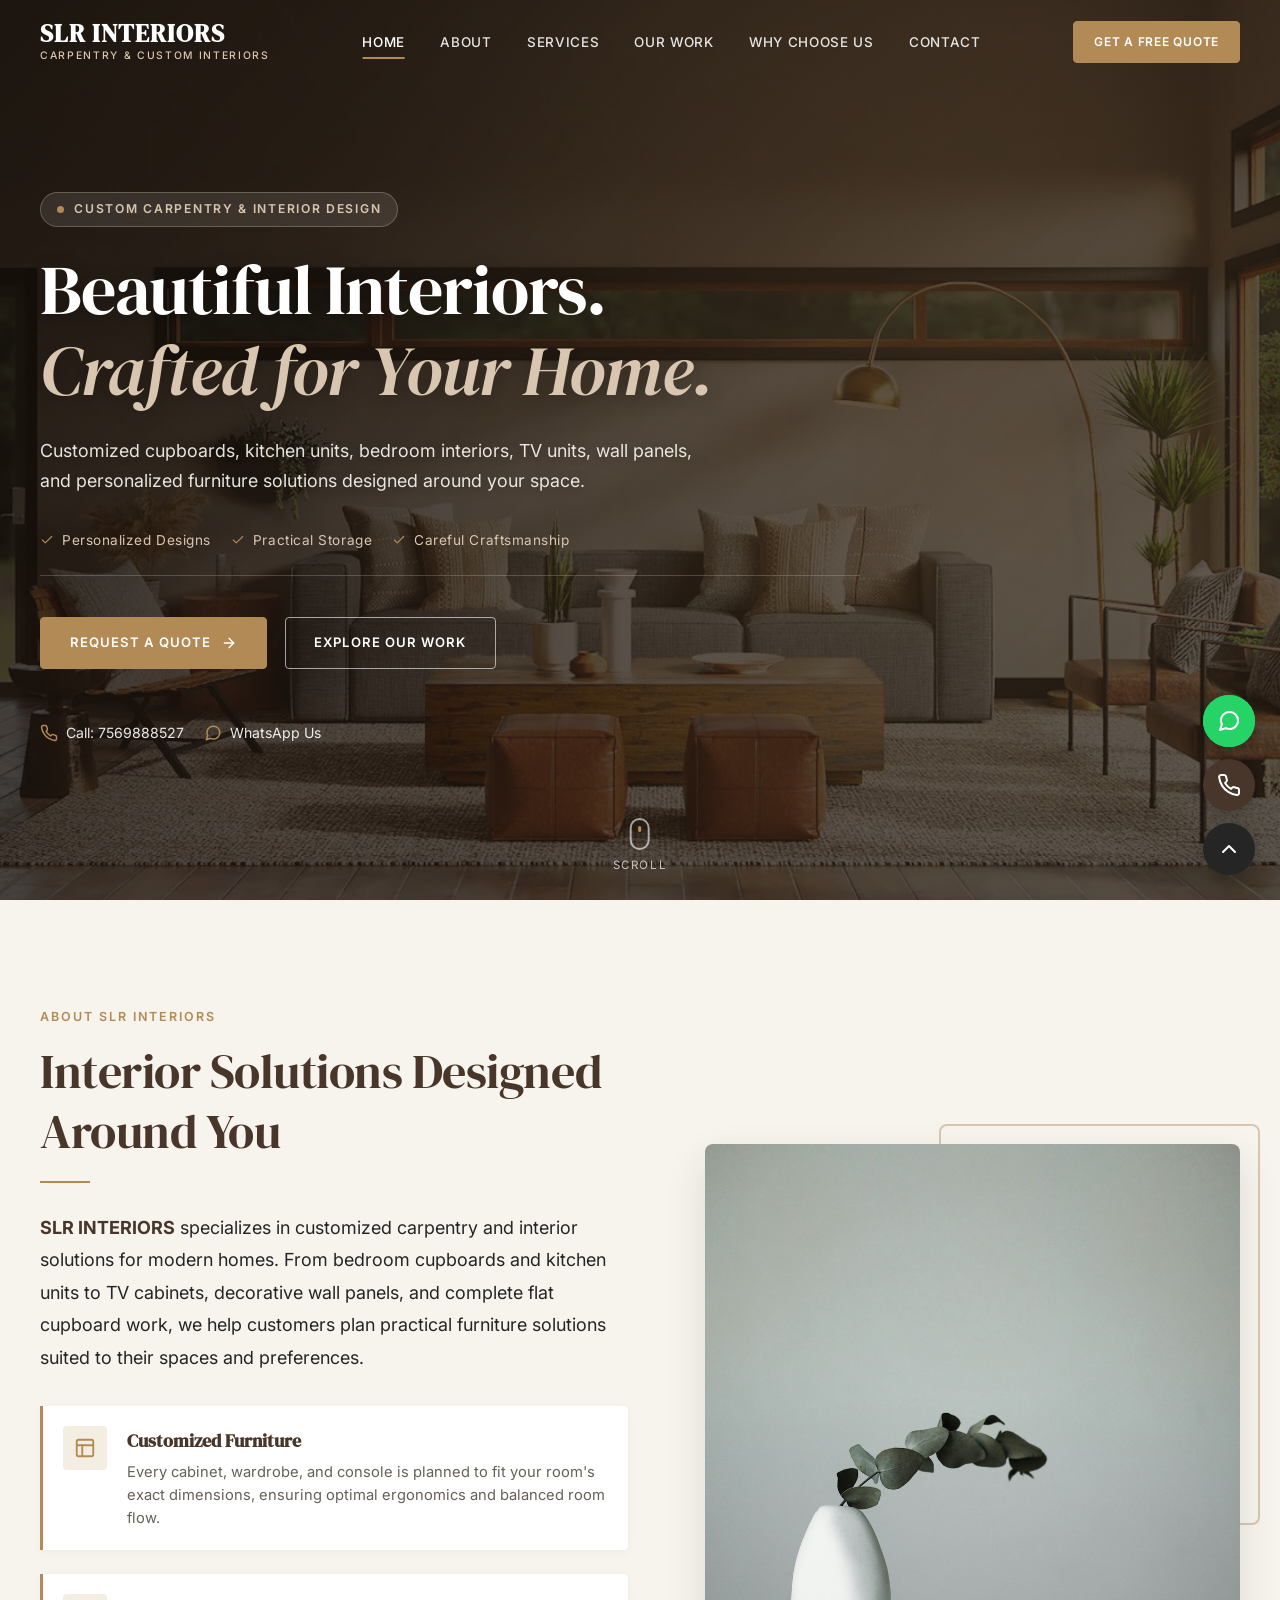
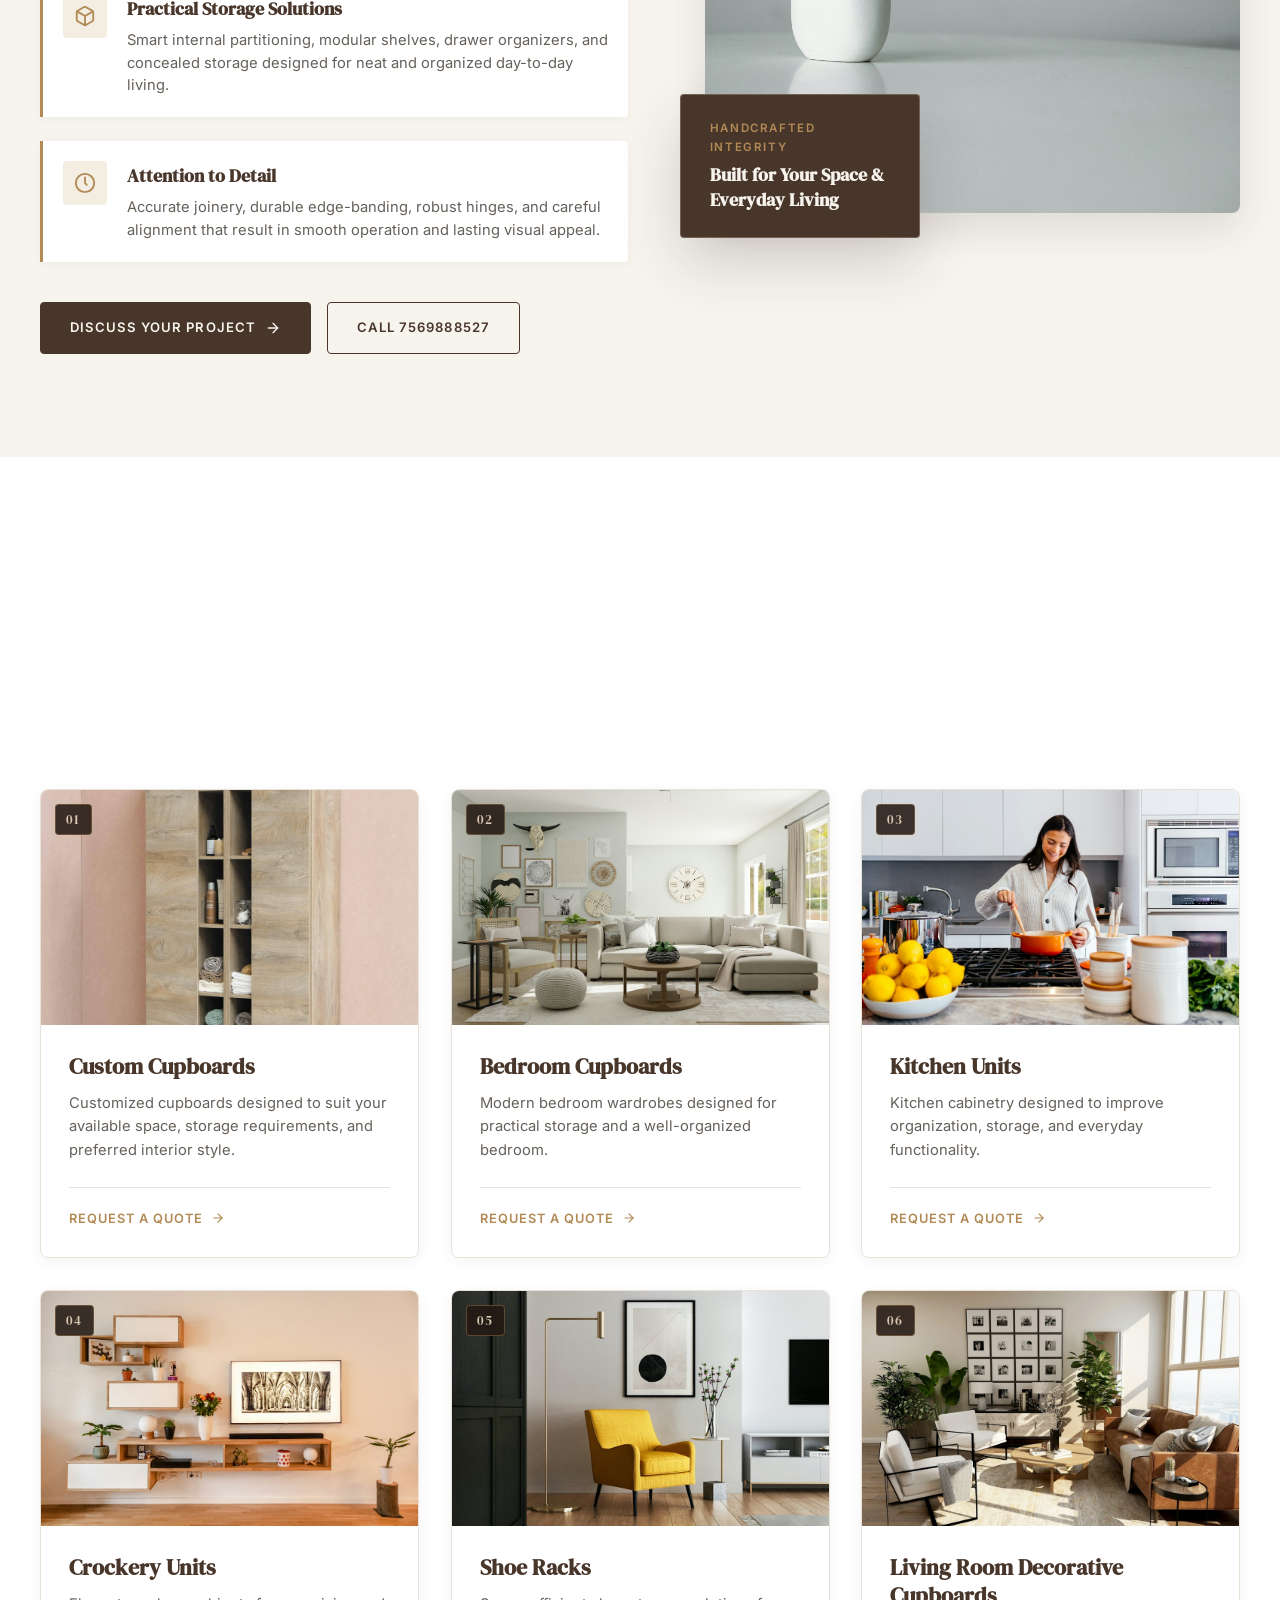
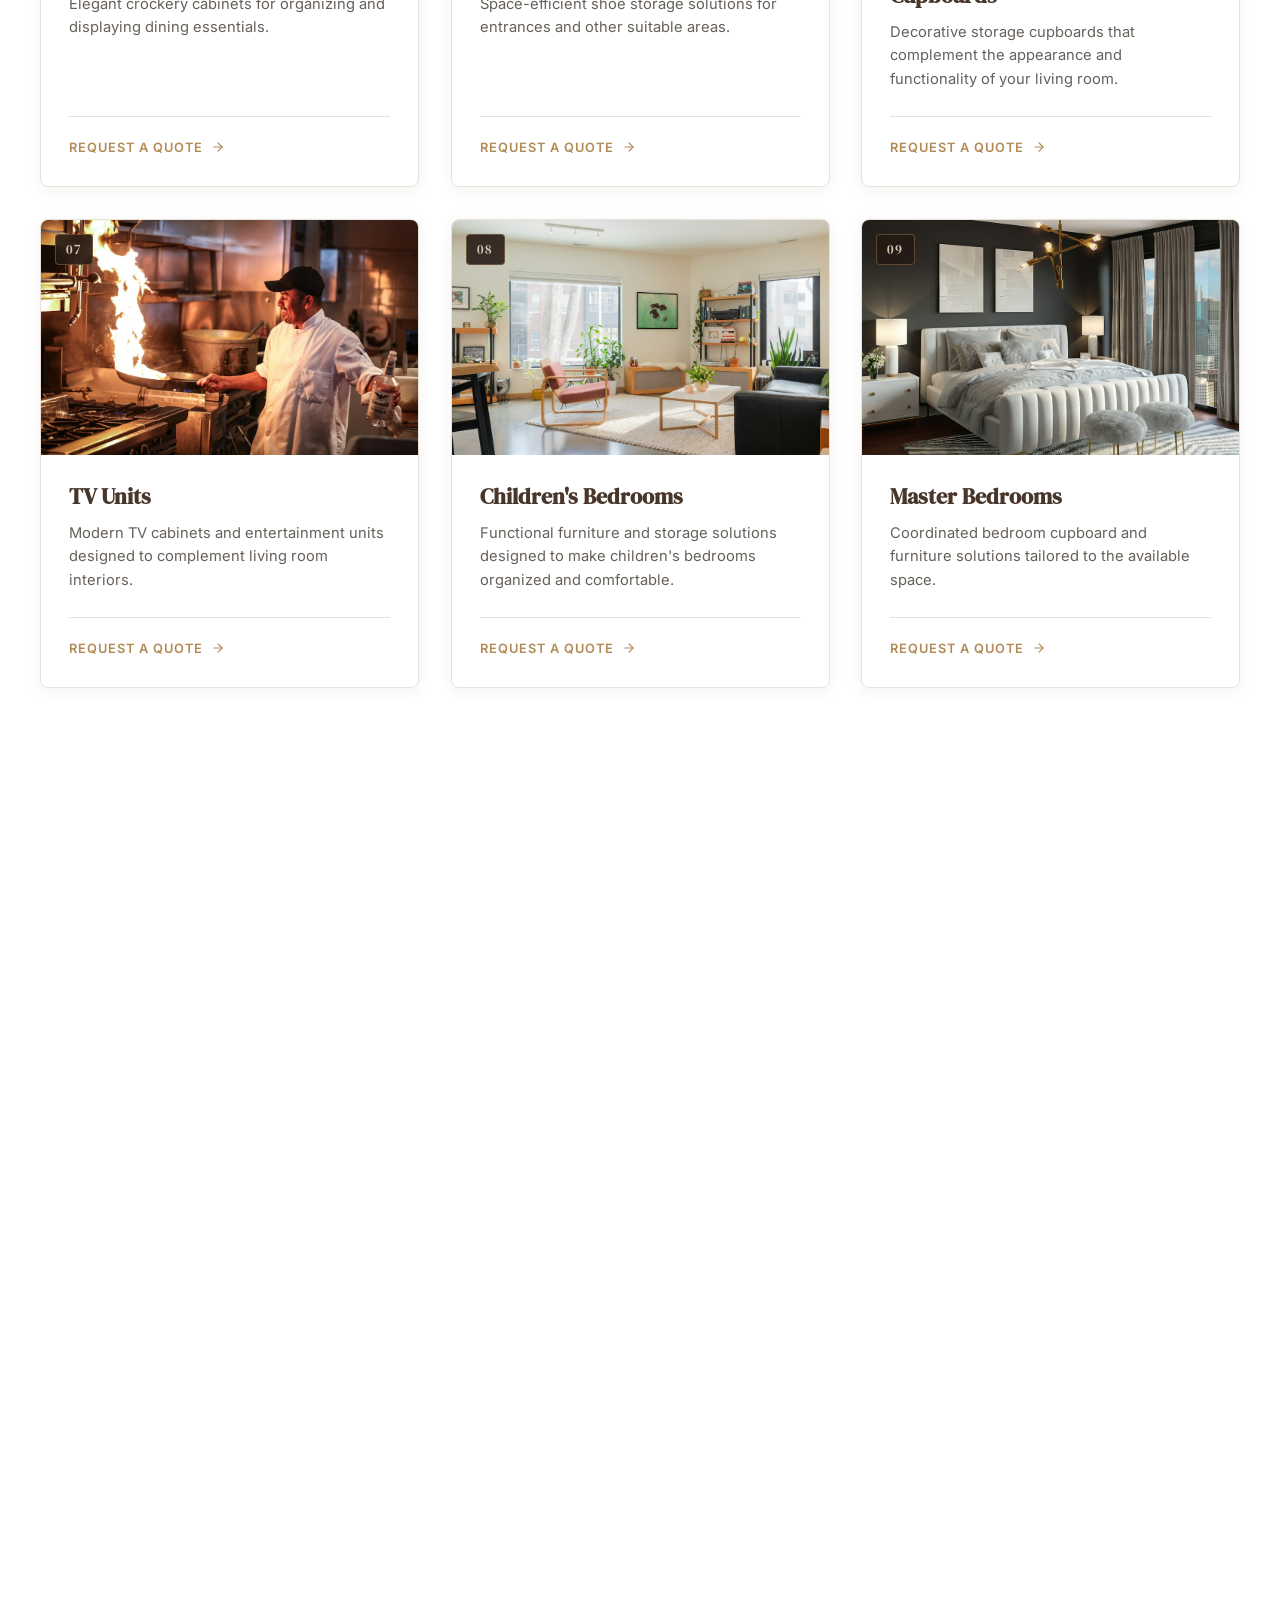
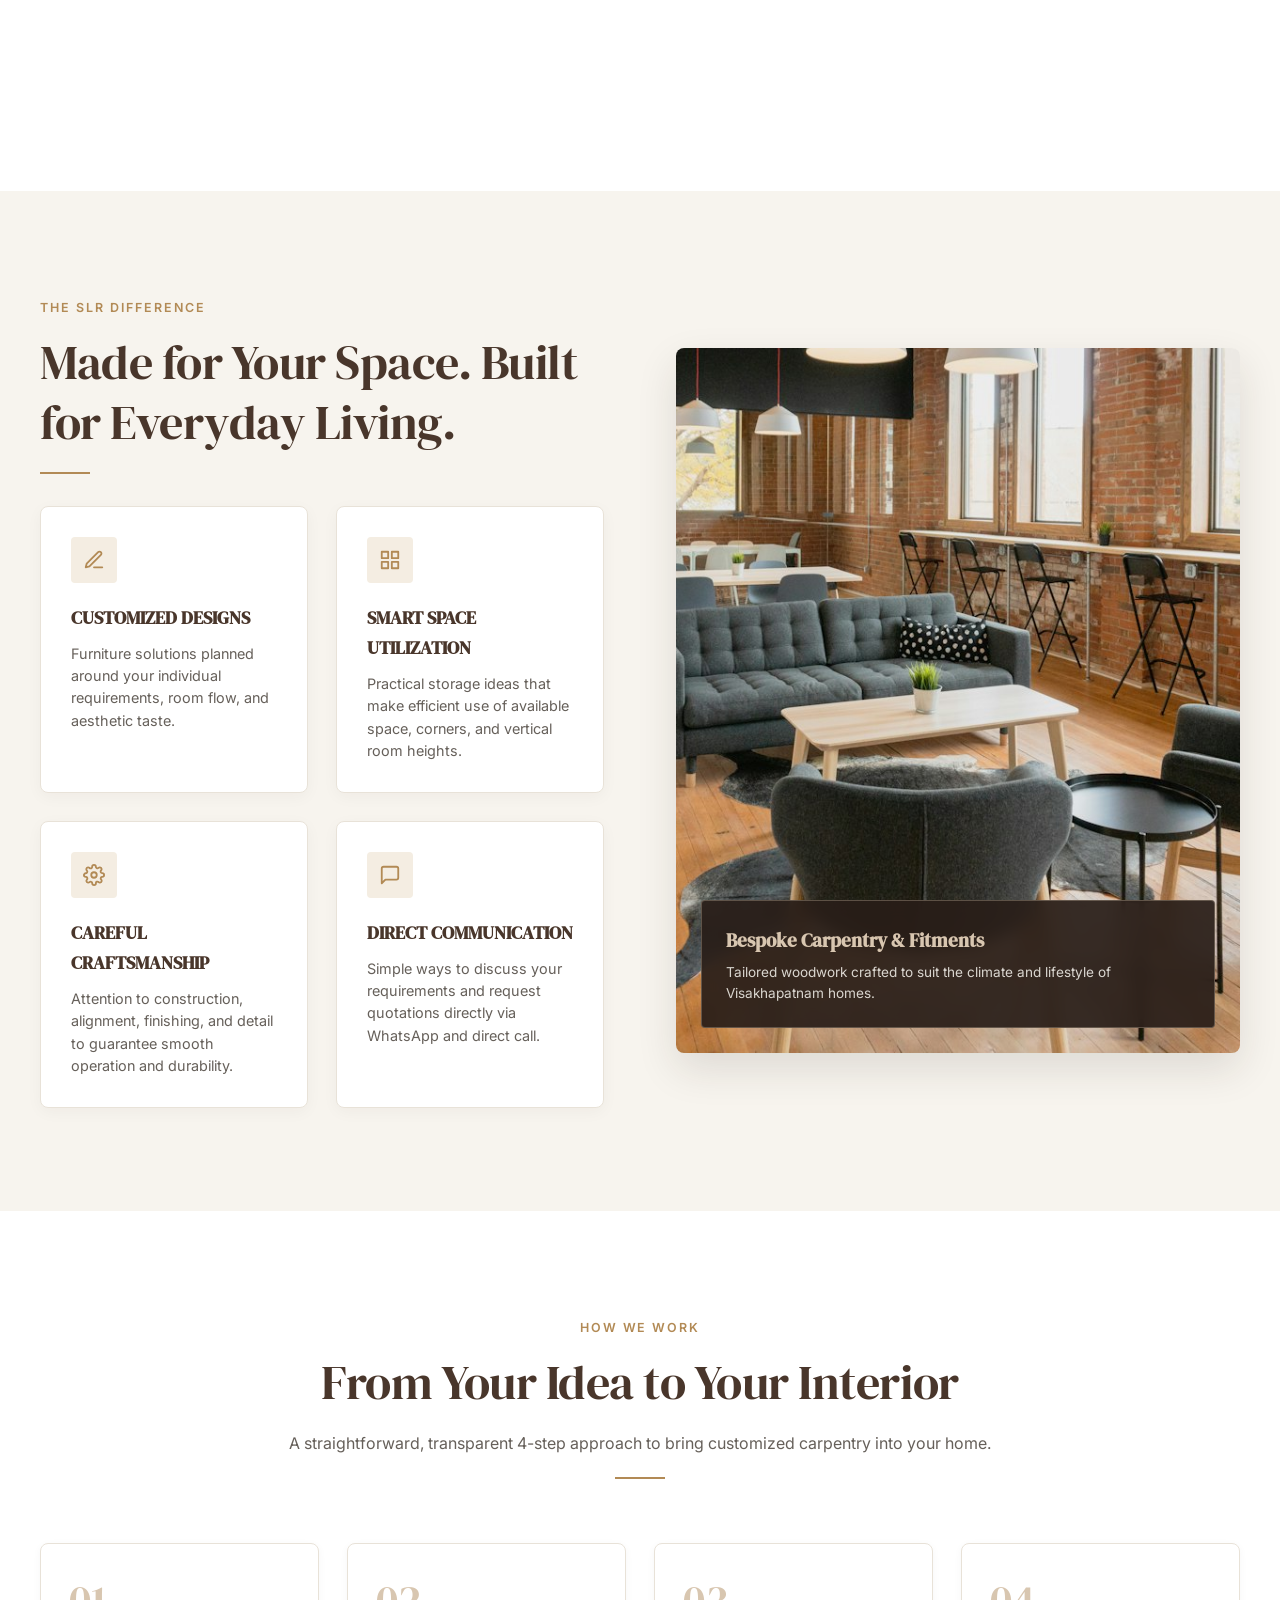
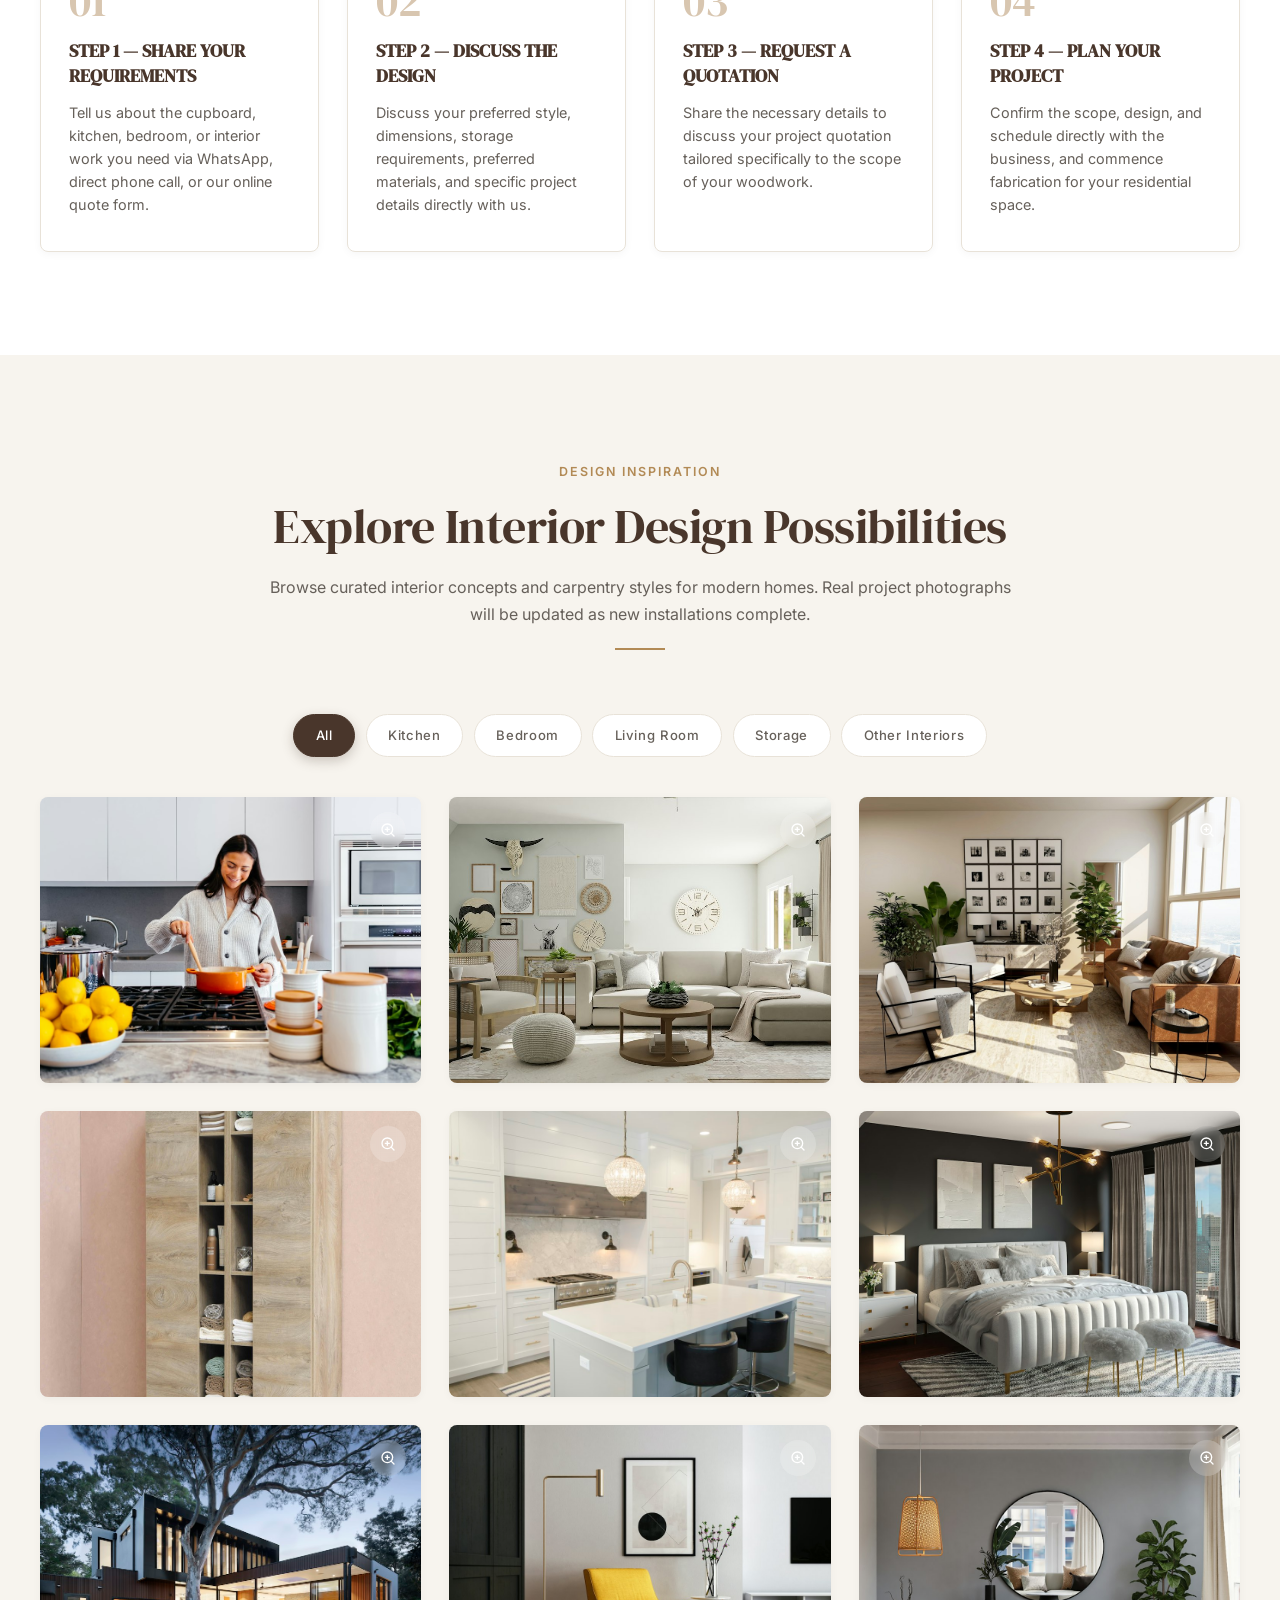
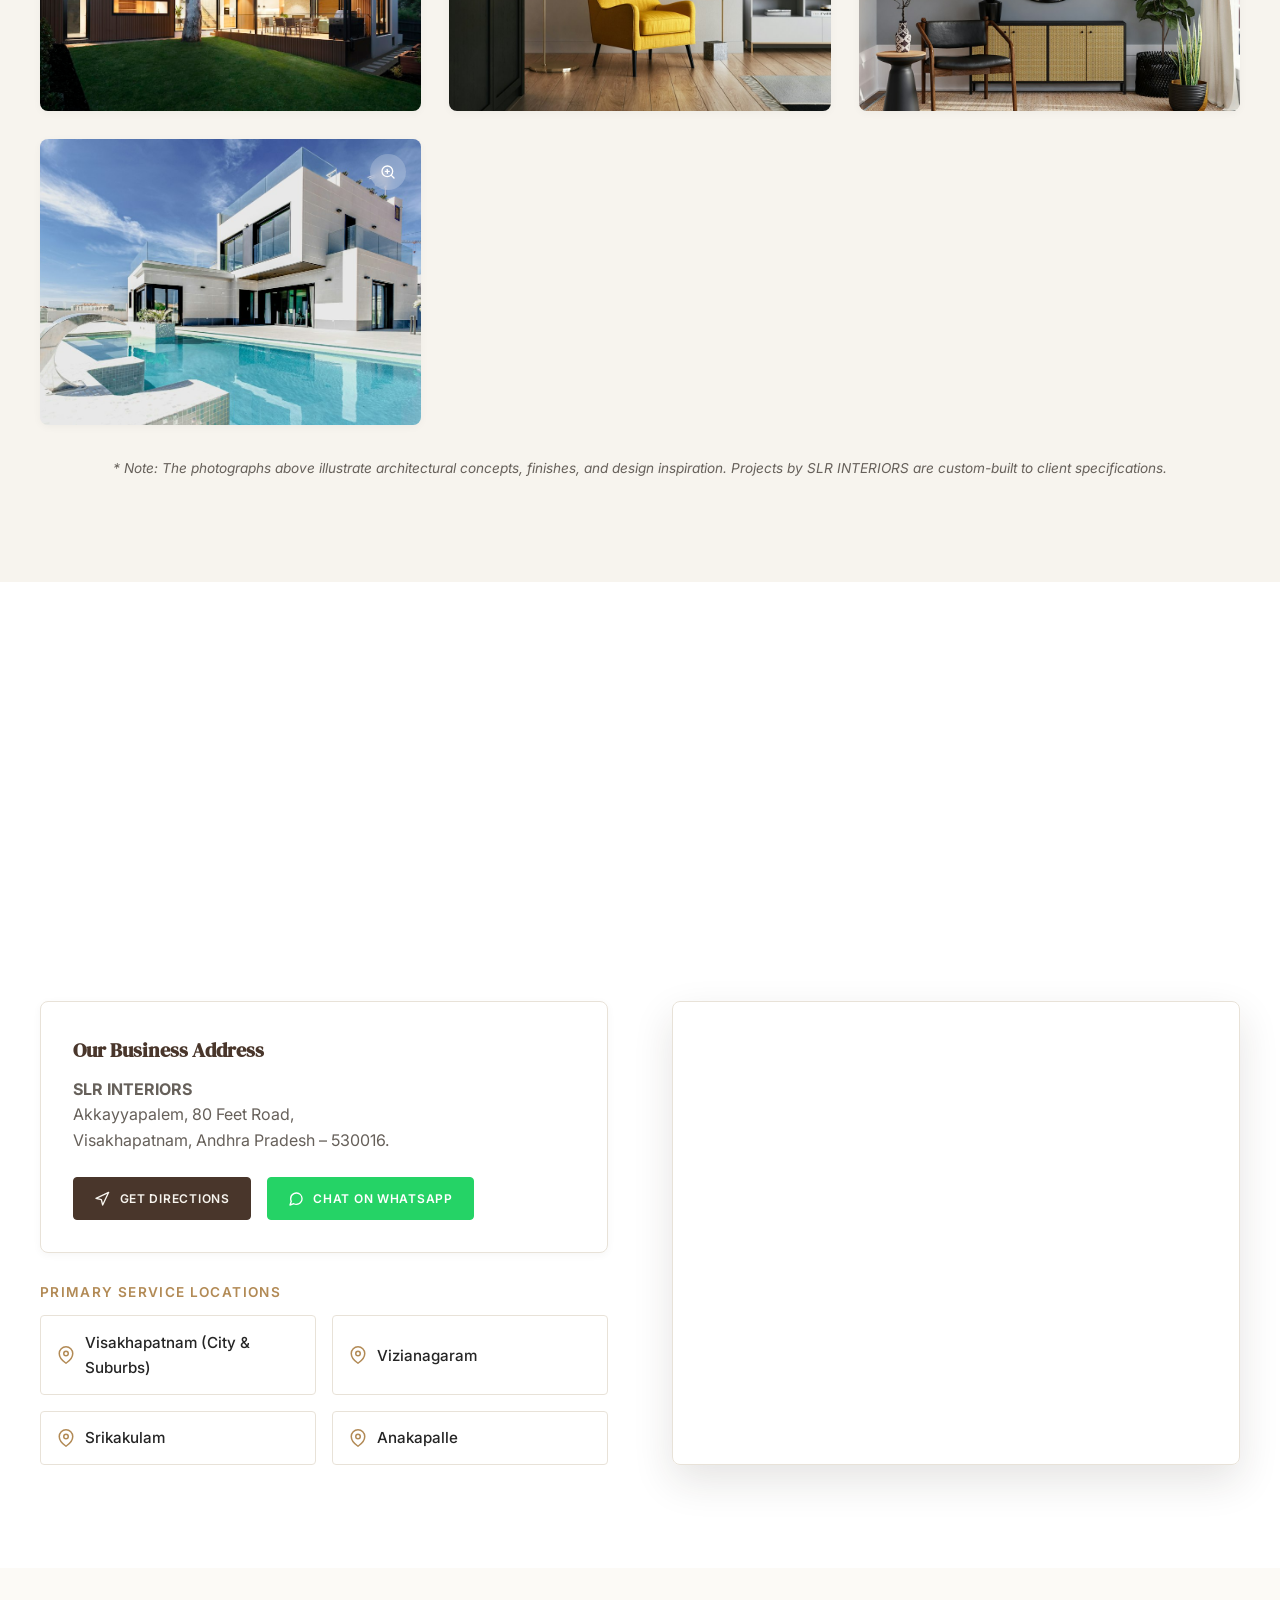
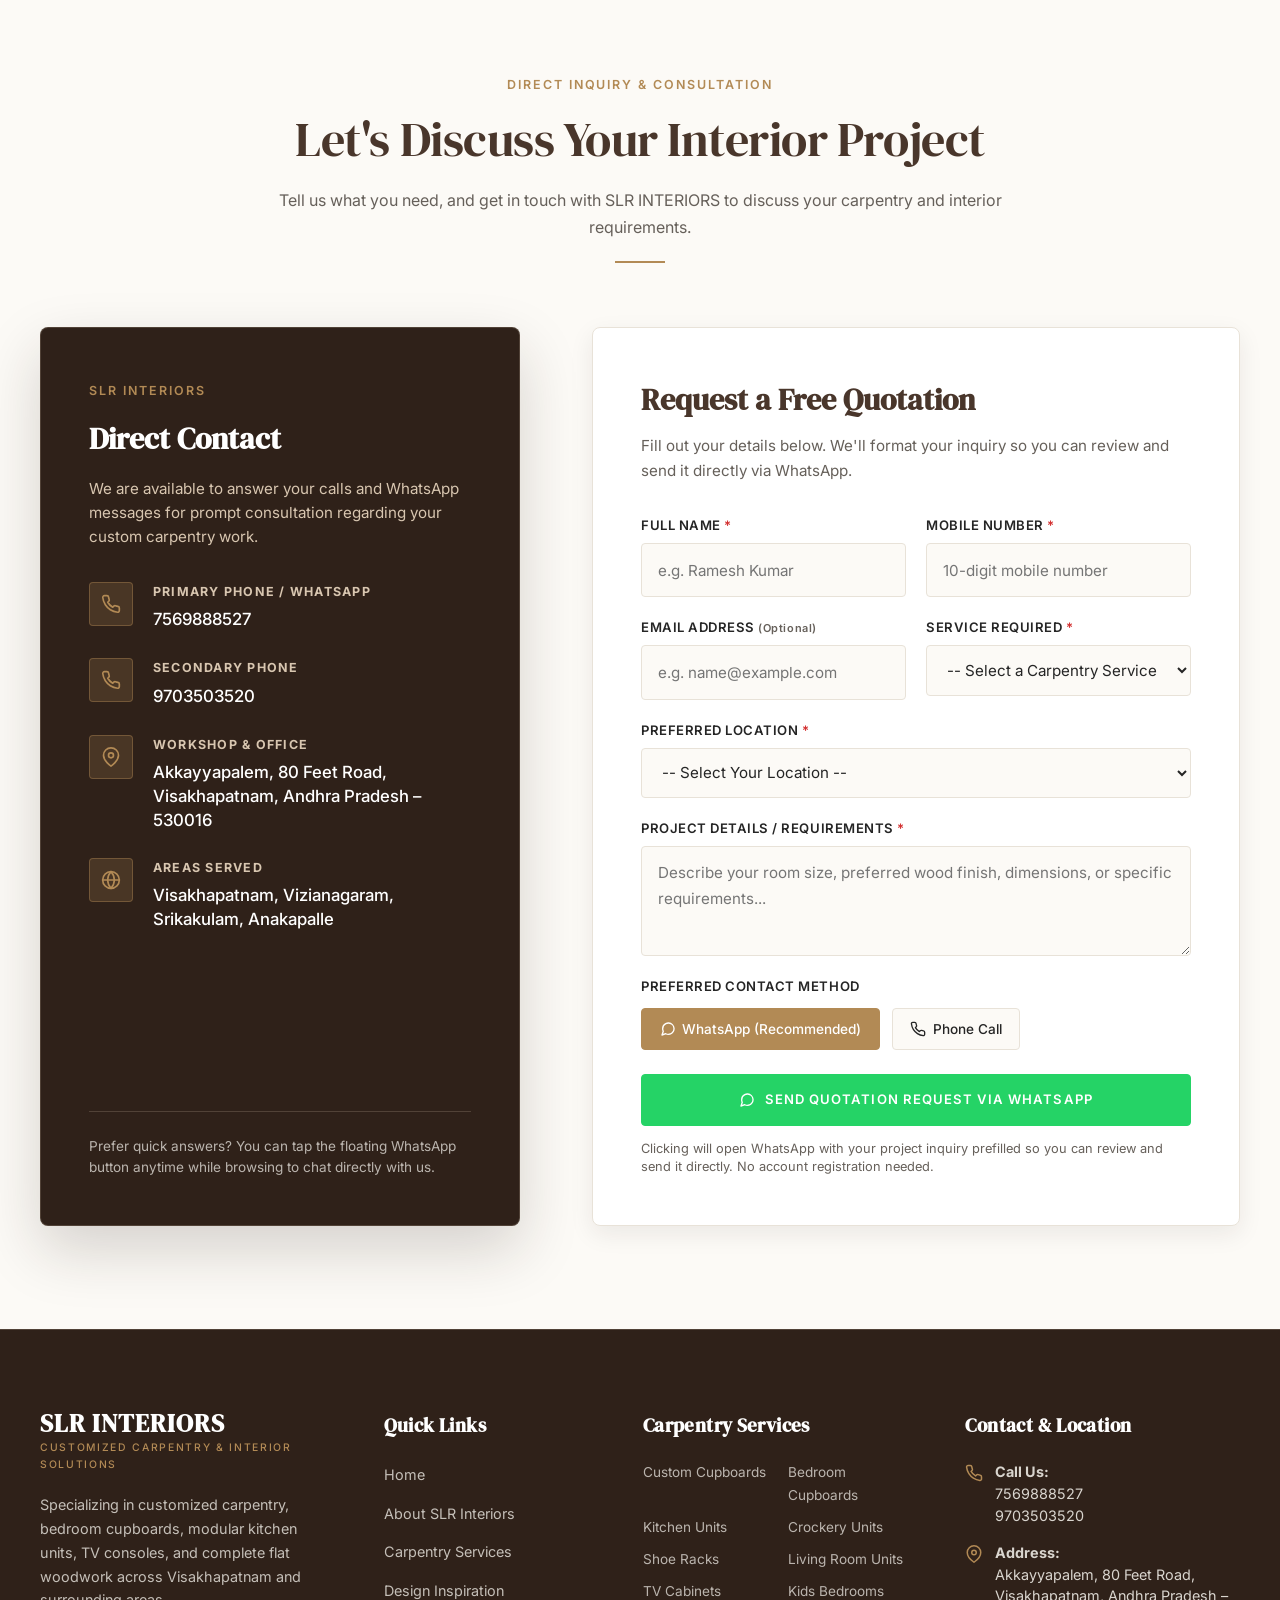
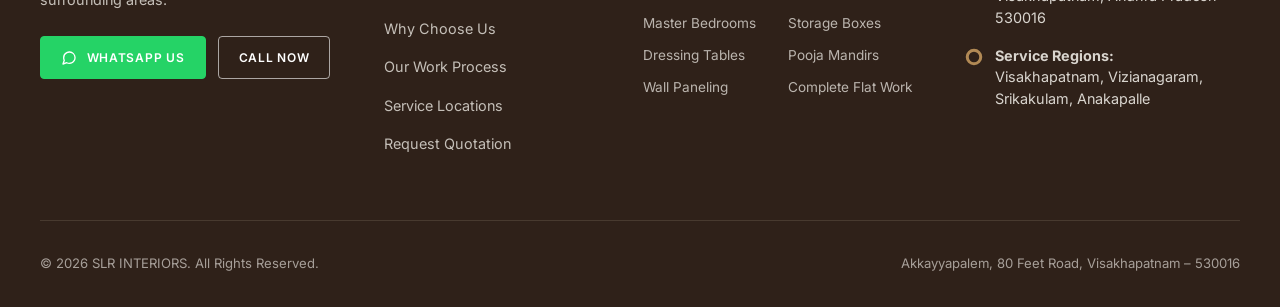
==== index.html @ c88c3744 "Enhance luxury studio aesthetic: page loading animation, Ken Burns hero zoom, staggered reveals, nav" ====
<!DOCTYPE html>
<html lang="en">
<head>
  <meta charset="UTF-8">
  <meta name="viewport" content="width=device-width, initial-scale=1.0">
  <title>SLR INTERIORS | Carpentry &amp; Interior Design in Visakhapatnam</title>
  
  <!-- Meta Descriptions & Search Engine Directives -->
  <meta name="description" content="Looking for custom cupboards, kitchen units, bedroom interiors, TV units or wall panels in Visakhapatnam? Contact SLR INTERIORS for customized carpentry and interior solutions.">
  <meta name="keywords" content="Carpenter in Visakhapatnam, Interior design in Visakhapatnam, Custom cupboards in Visakhapatnam, Bedroom cupboards in Visakhapatnam, Kitchen units in Visakhapatnam, TV unit design in Visakhapatnam, Crockery units in Visakhapatnam, Shoe racks in Visakhapatnam, Pooja mandir design in Visakhapatnam, Wooden wall panels in Visakhapatnam, Complete flat cupboard works in Visakhapatnam, Akkayyapalem, Vizianagaram, Srikakulam, Anakapalle">
  <meta name="author" content="SLR INTERIORS">
  <meta name="robots" content="index, follow">
  <link rel="canonical" href="https://slrinteriors.com/">

  <!-- Open Graph / Facebook -->
  <meta property="og:type" content="website">
  <meta property="og:url" content="https://slrinteriors.com/">
  <meta property="og:title" content="SLR INTERIORS | Carpentry &amp; Interior Design in Visakhapatnam">
  <meta property="og:description" content="Customized cupboards, kitchen units, bedroom interiors, TV units, wall panels, and personalized furniture solutions in Visakhapatnam and surrounding areas.">
  <meta property="og:image" content="https://slrinteriors.com/assets/images/hero-interior.jpg">

  <!-- Twitter -->
  <meta name="twitter:card" content="summary_large_image">
  <meta name="twitter:title" content="SLR INTERIORS | Carpentry &amp; Interior Design in Visakhapatnam">
  <meta name="twitter:description" content="Customized carpentry and modern interior solutions crafted for your home in Visakhapatnam, Vizianagaram, Srikakulam, and Anakapalle.">
  <meta name="twitter:image" content="https://slrinteriors.com/assets/images/hero-interior.jpg">

  <!-- Favicon placeholder (SVG data URI for instant rendering) -->
  <link rel="icon" type="image/svg+xml" href="data:image/svg+xml,<svg xmlns='http://www.w3.org/2000/svg' viewBox='0 0 100 100'><rect width='100' height='100' rx='20' fill='%2349362B'/><text x='50%' y='65%' font-family='serif' font-size='55' font-weight='bold' fill='%23B28A55' text-anchor='middle'>S</text></svg>">

  <!-- Google Fonts: DM Serif Display & Inter -->
  <link rel="preconnect" href="https://fonts.googleapis.com">
  <link rel="preconnect" href="https://fonts.gstatic.com" crossorigin>
  <link href="https://fonts.googleapis.com/css2?family=DM+Serif+Display:ital@0;1&family=Inter:wght@300;400;500;600;700&display=swap" rel="stylesheet">

  <!-- Main Stylesheet -->
  <link rel="stylesheet" href="style.css">

  <!-- Structured Data: LocalBusiness (JSON-LD) -->
  <script type="application/ld+json">
  {
    "@context": "https://schema.org",
    "@type": "HomeAndConstructionBusiness",
    "name": "SLR INTERIORS",
    "description": "Customized carpentry, custom furniture, and interior solutions for modern homes in Visakhapatnam, Vizianagaram, Srikakulam, and Anakapalle.",
    "url": "https://slrinteriors.com/",
    "telephone": "+91-7569888527",
    "image": "https://slrinteriors.com/assets/images/hero-interior.jpg",
    "address": {
      "@type": "PostalAddress",
      "streetAddress": "Akkayyapalem, 80 Feet Road",
      "addressLocality": "Visakhapatnam",
      "addressRegion": "Andhra Pradesh",
      "postalCode": "530016",
      "addressCountry": "IN"
    },
    "areaServed": [
      {
        "@type": "City",
        "name": "Visakhapatnam"
      },
      {
        "@type": "City",
        "name": "Vizianagaram"
      },
      {
        "@type": "City",
        "name": "Srikakulam"
      },
      {
        "@type": "City",
        "name": "Anakapalle"
      }
    ],
    "priceRange": "$$",
    "knowsAbout": [
      "Custom Cupboards",
      "Bedroom Wardrobes",
      "Modular Kitchen Units",
      "TV Units",
      "Pooja Mandir Design",
      "Wooden Wall Paneling",
      "Complete Flat Cupboard Works",
      "Carpentry"
    ]
  }
  </script>
</head>
<body>

  <!-- Page Preloader (Subtle Luxury Reveal) -->
  <div class="page-preloader" id="pagePreloader" aria-hidden="true">
    <div class="preloader-inner">
      <div class="preloader-brand">SLR INTERIORS</div>
      <div class="preloader-tagline">Custom Carpentry &amp; Interior Design</div>
      <div class="preloader-progress">
        <div class="preloader-progress-bar"></div>
      </div>
    </div>
  </div>

  <!-- Accessible Skip to Main Content Link -->
  <a href="#main-content" class="skip-link">Skip to main content</a>

  <!-- ==========================================================================
       NAVIGATION BAR
       ========================================================================== -->
  <header class="site-header transparent" id="header" role="banner">
    <div class="container nav-container">
      
      <!-- Brand Logo -->
      <a href="#home" class="brand" aria-label="SLR INTERIORS Home">
        <span class="brand-name">SLR INTERIORS</span>
        <span class="brand-tagline">Carpentry &amp; Custom Interiors</span>
      </a>

      <!-- Desktop Navigation Links -->
      <nav class="nav-menu" role="navigation" aria-label="Main Navigation">
        <a href="#home" class="nav-link active">Home</a>
        <a href="#about" class="nav-link">About</a>
        <a href="#services" class="nav-link">Services</a>
        <a href="#gallery" class="nav-link">Our Work</a>
        <a href="#why-us" class="nav-link">Why Choose Us</a>
        <a href="#contact" class="nav-link">Contact</a>
      </nav>

      <!-- Primary Navigation CTA -->
      <div class="nav-cta">
        <a href="#quote-section" class="btn btn-primary btn-sm">GET A FREE QUOTE</a>
      </div>

      <!-- Mobile Hamburger Button -->
      <button class="mobile-toggle" id="mobileToggle" aria-label="Toggle navigation menu" aria-expanded="false" aria-controls="mobileDrawer">
        <span></span>
        <span></span>
        <span></span>
      </button>

    </div>
  </header>

  <!-- Mobile Drawer Overlay -->
  <div class="mobile-backdrop" id="mobileBackdrop"></div>
  <aside class="mobile-nav-drawer" id="mobileDrawer" aria-label="Mobile Navigation Drawer">
    <div class="mobile-nav-links">
      <a href="#home" style="--i: 1">Home</a>
      <a href="#about" style="--i: 2">About Us</a>
      <a href="#services" style="--i: 3">Our Services</a>
      <a href="#gallery" style="--i: 4">Design Gallery</a>
      <a href="#why-us" style="--i: 5">Why Choose Us</a>
      <a href="#process" style="--i: 6">Work Process</a>
      <a href="#areas" style="--i: 7">Service Areas</a>
      <a href="#contact" style="--i: 8">Contact</a>
    </div>
    
    <div class="mobile-nav-footer">
      <a href="#quote-section" class="btn btn-primary" style="width: 100%;">REQUEST A QUOTE</a>
      
      <div class="mobile-nav-contact-item">
        <svg viewBox="0 0 24 24" fill="none" stroke="currentColor" stroke-width="2" stroke-linecap="round" stroke-linejoin="round" aria-hidden="true"><path d="M22 16.92v3a2 2 0 0 1-2.18 2 19.79 19.79 0 0 1-8.63-3.07 19.5 19.5 0 0 1-6-6 19.79 19.79 0 0 1-3.07-8.67A2 2 0 0 1 4.11 2h3a2 2 0 0 1 2 1.72 12.84 12.84 0 0 0 .7 2.81 2 2 0 0 1-.45 2.11L8.09 9.91a16 16 0 0 0 6 6l1.27-1.27a2 2 0 0 1 2.11-.45 12.84 12.84 0 0 0 2.81.7A2 2 0 0 1 22 16.92z"></path></svg>
        <a href="tel:7569888527">7569888527</a> / <a href="tel:9703503520">9703503520</a>
      </div>

      <div class="mobile-nav-contact-item">
        <svg viewBox="0 0 24 24" fill="none" stroke="currentColor" stroke-width="2" stroke-linecap="round" stroke-linejoin="round" aria-hidden="true"><path d="M21 10c0 7-9 13-9 13s-9-6-9-13a9 9 0 0 1 18 0z"></path><circle cx="12" cy="10" r="3"></circle></svg>
        <span>Akkayyapalem, Visakhapatnam</span>
      </div>
    </div>
  </aside>

  <!-- ==========================================================================
       MAIN CONTENT CONTAINER
       ========================================================================== -->
  <main id="main-content">

    <!-- ========================================================================
         HERO SECTION — FULL-WIDTH BACKGROUND PHOTOGRAPH
         ======================================================================== -->
    <section class="hero-section" id="home" aria-label="Hero Section">
      <div class="hero-bg-zoom" aria-hidden="true"></div>
      <div class="hero-overlay"></div>
      <div class="container hero-container">
        <div class="hero-content">
          
          <div class="hero-eyebrow hero-animate-1">
            <span class="hero-eyebrow-dot"></span>
            CUSTOM CARPENTRY &amp; INTERIOR DESIGN
          </div>

          <h1 class="hero-title hero-animate-2">
            <span>Beautiful Interiors.</span>
            <span class="highlight">Crafted for Your Home.</span>
          </h1>

          <p class="hero-description hero-animate-3">
            Customized cupboards, kitchen units, bedroom interiors, TV units, wall panels, and personalized furniture solutions designed around your space.
          </p>

          <div class="hero-ethos hero-animate-4">
            <div class="hero-ethos-item">
              <svg viewBox="0 0 24 24" fill="none" stroke="currentColor" stroke-width="2" stroke-linecap="round" stroke-linejoin="round" aria-hidden="true"><polyline points="20 6 9 17 4 12"></polyline></svg>
              <span>Personalized Designs</span>
            </div>
            <div class="hero-ethos-item">
              <svg viewBox="0 0 24 24" fill="none" stroke="currentColor" stroke-width="2" stroke-linecap="round" stroke-linejoin="round" aria-hidden="true"><polyline points="20 6 9 17 4 12"></polyline></svg>
              <span>Practical Storage</span>
            </div>
            <div class="hero-ethos-item">
              <svg viewBox="0 0 24 24" fill="none" stroke="currentColor" stroke-width="2" stroke-linecap="round" stroke-linejoin="round" aria-hidden="true"><polyline points="20 6 9 17 4 12"></polyline></svg>
              <span>Careful Craftsmanship</span>
            </div>
          </div>

          <div class="hero-actions hero-animate-5">
            <a href="#quote-section" class="btn btn-primary btn-shine">
              REQUEST A QUOTE
              <svg viewBox="0 0 24 24" fill="none" stroke="currentColor" stroke-width="2" stroke-linecap="round" stroke-linejoin="round" aria-hidden="true"><line x1="5" y1="12" x2="19" y2="12"></line><polyline points="12 5 19 12 12 19"></polyline></svg>
            </a>
            
            <a href="#gallery" class="btn btn-outline-white">
              EXPLORE OUR WORK
            </a>
          </div>

          <div class="hero-quick-contact hero-animate-6">
            <a href="tel:7569888527" class="hero-contact-link" aria-label="Call SLR INTERIORS directly">
              <svg viewBox="0 0 24 24" fill="none" stroke="currentColor" stroke-width="2" stroke-linecap="round" stroke-linejoin="round" aria-hidden="true"><path d="M22 16.92v3a2 2 0 0 1-2.18 2 19.79 19.79 0 0 1-8.63-3.07 19.5 19.5 0 0 1-6-6 19.79 19.79 0 0 1-3.07-8.67A2 2 0 0 1 4.11 2h3a2 2 0 0 1 2 1.72 12.84 12.84 0 0 0 .7 2.81 2 2 0 0 1-.45 2.11L8.09 9.91a16 16 0 0 0 6 6l1.27-1.27a2 2 0 0 1 2.11-.45 12.84 12.84 0 0 0 2.81.7A2 2 0 0 1 22 16.92z"></path></svg>
              <span>Call: 7569888527</span>
            </a>

            <a href="https://wa.me/917569888527" target="_blank" rel="noopener noreferrer" class="hero-contact-link" aria-label="Chat with SLR INTERIORS on WhatsApp">
              <svg viewBox="0 0 24 24" fill="none" stroke="currentColor" stroke-width="2" stroke-linecap="round" stroke-linejoin="round" aria-hidden="true"><path d="M21 11.5a8.38 8.38 0 0 1-.9 3.8 8.5 8.5 0 0 1-7.6 4.7 8.38 8.38 0 0 1-3.8-.9L3 21l1.9-5.7a8.38 8.38 0 0 1-.9-3.8 8.5 8.5 0 0 1 4.7-7.6 8.38 8.38 0 0 1 3.8-.9h.5a8.48 8.48 0 0 1 8 8v.5z"></path></svg>
              <span>WhatsApp Us</span>
            </a>
          </div>

        </div>
      </div>

      <!-- Mouse Scroll Indicator -->
      <a href="#about" class="hero-scroll" aria-label="Scroll to About section">
        <div class="hero-scroll-mouse"></div>
        <span>SCROLL</span>
      </a>
    </section>


    <!-- ========================================================================
         ABOUT US SECTION — ARCHITECTURAL ASYMMETRICAL LAYOUT
         ======================================================================== -->
    <section class="section" id="about" aria-label="About SLR INTERIORS">
      <div class="container">
        <div class="about-grid">
          
          <!-- Text Column -->
          <div class="about-content reveal">
            <span class="eyebrow">ABOUT SLR INTERIORS</span>
            <h2 class="section-title">Interior Solutions Designed Around You</h2>
            <div class="divider-brass" style="margin-bottom: 1.8rem; margin-left: 0;"></div>

            <p class="about-lead">
              <strong>SLR INTERIORS</strong> specializes in customized carpentry and interior solutions for modern homes. From bedroom cupboards and kitchen units to TV cabinets, decorative wall panels, and complete flat cupboard work, we help customers plan practical furniture solutions suited to their spaces and preferences.
            </p>

            <div class="about-highlights">
              
              <div class="about-highlight-card">
                <div class="about-highlight-icon">
                  <svg viewBox="0 0 24 24" fill="none" stroke="currentColor" stroke-width="2" stroke-linecap="round" stroke-linejoin="round" aria-hidden="true"><rect x="3" y="3" width="18" height="18" rx="2" ry="2"></rect><line x1="3" y1="9" x2="21" y2="9"></line><line x1="9" y1="21" x2="9" y2="9"></line></svg>
                </div>
                <div class="about-highlight-info">
                  <h4>Customized Furniture</h4>
                  <p>Every cabinet, wardrobe, and console is planned to fit your room's exact dimensions, ensuring optimal ergonomics and balanced room flow.</p>
                </div>
              </div>

              <div class="about-highlight-card">
                <div class="about-highlight-icon">
                  <svg viewBox="0 0 24 24" fill="none" stroke="currentColor" stroke-width="2" stroke-linecap="round" stroke-linejoin="round" aria-hidden="true"><path d="M21 16V8a2 2 0 0 0-1-1.73l-7-4a2 2 0 0 0-2 0l-7 4A2 2 0 0 0 3 8v8a2 2 0 0 0 1 1.73l7 4a2 2 0 0 0 2 0l7-4A2 2 0 0 0 21 16z"></path><polyline points="3.27 6.96 12 12.01 20.73 6.96"></polyline><line x1="12" y1="22.08" x2="12" y2="12"></line></svg>
                </div>
                <div class="about-highlight-info">
                  <h4>Practical Storage Solutions</h4>
                  <p>Smart internal partitioning, modular shelves, drawer organizers, and concealed storage designed for neat and organized day-to-day living.</p>
                </div>
              </div>

              <div class="about-highlight-card">
                <div class="about-highlight-icon">
                  <svg viewBox="0 0 24 24" fill="none" stroke="currentColor" stroke-width="2" stroke-linecap="round" stroke-linejoin="round" aria-hidden="true"><circle cx="12" cy="12" r="10"></circle><polyline points="12 6 12 12 14 14"></polyline></svg>
                </div>
                <div class="about-highlight-info">
                  <h4>Attention to Detail</h4>
                  <p>Accurate joinery, durable edge-banding, robust hinges, and careful alignment that result in smooth operation and lasting visual appeal.</p>
                </div>
              </div>

            </div>

            <div class="about-actions">
              <a href="#quote-section" class="btn btn-walnut">
                DISCUSS YOUR PROJECT
                <svg viewBox="0 0 24 24" fill="none" stroke="currentColor" stroke-width="2" stroke-linecap="round" stroke-linejoin="round" aria-hidden="true"><line x1="5" y1="12" x2="19" y2="12"></line><polyline points="12 5 19 12 12 19"></polyline></svg>
              </a>
              <a href="tel:7569888527" class="btn btn-outline">
                CALL 7569888527
              </a>
            </div>

          </div>

          <!-- Photographic Column -->
          <div class="about-visual reveal reveal-delay-1">
            <div class="about-image-wrapper">
              <img src="assets/images/about-carpentry.jpg" alt="SLR INTERIORS carpentry craftsmanship and customized woodworking" width="800" height="1000" loading="lazy">
            </div>
            
            <div class="about-badge">
              <span class="about-badge-tag">HANDCRAFTED INTEGRITY</span>
              <h3 class="about-badge-title">Built for Your Space &amp; Everyday Living</h3>
            </div>
          </div>

        </div>
      </div>
    </section>


    <!-- ========================================================================
         SERVICES SECTION — ALL 14 SERVICES
         ======================================================================== -->
    <section class="section section-alt" id="services" aria-label="Our Carpentry & Interior Services">
      <div class="container">
        
        <div class="section-header reveal">
          <span class="eyebrow">COMPREHENSIVE WOODWORK &amp; JOINERY</span>
          <h2 class="section-title">Our Carpentry &amp; Interior Services</h2>
          <p class="section-subtitle">Customized furniture and storage solutions for every corner of your home.</p>
          <div class="divider-brass"></div>
        </div>

        <div class="services-grid">

          <!-- SERVICE 1: CUSTOM CUPBOARDS -->
          <article class="service-card reveal" data-service-id="custom-cupboards">
            <div class="service-image-box">
              <span class="service-num">01</span>
              <img src="assets/images/custom-cupboards.jpg" alt="Custom cupboards with modern wood finishes by SLR INTERIORS" width="600" height="375" loading="lazy">
            </div>
            <div class="service-body">
              <h3 class="service-title">Custom Cupboards</h3>
              <p class="service-desc">Customized cupboards designed to suit your available space, storage requirements, and preferred interior style.</p>
              <div class="service-footer">
                <button type="button" class="service-quote-btn" data-quote-service="custom-cupboards" aria-label="Request quote for Custom Cupboards">
                  REQUEST A QUOTE
                  <svg viewBox="0 0 24 24" fill="none" stroke="currentColor" stroke-width="2" stroke-linecap="round" stroke-linejoin="round" aria-hidden="true"><line x1="5" y1="12" x2="19" y2="12"></line><polyline points="12 5 19 12 12 19"></polyline></svg>
                </button>
              </div>
            </div>
          </article>

          <!-- SERVICE 2: BEDROOM CUPBOARDS -->
          <article class="service-card reveal reveal-delay-1" data-service-id="bedroom-cupboards">
            <div class="service-image-box">
              <span class="service-num">02</span>
              <img src="assets/images/bedroom-cupboards.jpg" alt="Floor-to-ceiling modern bedroom cupboards by SLR INTERIORS" width="600" height="375" loading="lazy">
            </div>
            <div class="service-body">
              <h3 class="service-title">Bedroom Cupboards</h3>
              <p class="service-desc">Modern bedroom wardrobes designed for practical storage and a well-organized bedroom.</p>
              <div class="service-footer">
                <button type="button" class="service-quote-btn" data-quote-service="bedroom-cupboards" aria-label="Request quote for Bedroom Cupboards">
                  REQUEST A QUOTE
                  <svg viewBox="0 0 24 24" fill="none" stroke="currentColor" stroke-width="2" stroke-linecap="round" stroke-linejoin="round" aria-hidden="true"><line x1="5" y1="12" x2="19" y2="12"></line><polyline points="12 5 19 12 12 19"></polyline></svg>
                </button>
              </div>
            </div>
          </article>

          <!-- SERVICE 3: KITCHEN UNITS -->
          <article class="service-card reveal reveal-delay-2" data-service-id="kitchen-units">
            <div class="service-image-box">
              <span class="service-num">03</span>
              <img src="assets/images/kitchen-unit.jpg" alt="Modular kitchen units and cabinetry by SLR INTERIORS" width="600" height="375" loading="lazy">
            </div>
            <div class="service-body">
              <h3 class="service-title">Kitchen Units</h3>
              <p class="service-desc">Kitchen cabinetry designed to improve organization, storage, and everyday functionality.</p>
              <div class="service-footer">
                <button type="button" class="service-quote-btn" data-quote-service="kitchen-units" aria-label="Request quote for Kitchen Units">
                  REQUEST A QUOTE
                  <svg viewBox="0 0 24 24" fill="none" stroke="currentColor" stroke-width="2" stroke-linecap="round" stroke-linejoin="round" aria-hidden="true"><line x1="5" y1="12" x2="19" y2="12"></line><polyline points="12 5 19 12 12 19"></polyline></svg>
                </button>
              </div>
            </div>
          </article>

          <!-- SERVICE 4: CROCKERY UNITS -->
          <article class="service-card reveal" data-service-id="crockery-units">
            <div class="service-image-box">
              <span class="service-num">04</span>
              <img src="assets/images/crockery-unit.jpg" alt="Stylish dining wooden crockery unit by SLR INTERIORS" width="600" height="375" loading="lazy">
            </div>
            <div class="service-body">
              <h3 class="service-title">Crockery Units</h3>
              <p class="service-desc">Elegant crockery cabinets for organizing and displaying dining essentials.</p>
              <div class="service-footer">
                <button type="button" class="service-quote-btn" data-quote-service="crockery-units" aria-label="Request quote for Crockery Units">
                  REQUEST A QUOTE
                  <svg viewBox="0 0 24 24" fill="none" stroke="currentColor" stroke-width="2" stroke-linecap="round" stroke-linejoin="round" aria-hidden="true"><line x1="5" y1="12" x2="19" y2="12"></line><polyline points="12 5 19 12 12 19"></polyline></svg>
                </button>
              </div>
            </div>
          </article>

          <!-- SERVICE 5: SHOE RACKS -->
          <article class="service-card reveal reveal-delay-1" data-service-id="shoe-racks">
            <div class="service-image-box">
              <span class="service-num">05</span>
              <img src="assets/images/shoe-rack.jpg" alt="Modern wooden entrance shoe rack cabinet by SLR INTERIORS" width="600" height="375" loading="lazy">
            </div>
            <div class="service-body">
              <h3 class="service-title">Shoe Racks</h3>
              <p class="service-desc">Space-efficient shoe storage solutions for entrances and other suitable areas.</p>
              <div class="service-footer">
                <button type="button" class="service-quote-btn" data-quote-service="shoe-racks" aria-label="Request quote for Shoe Racks">
                  REQUEST A QUOTE
                  <svg viewBox="0 0 24 24" fill="none" stroke="currentColor" stroke-width="2" stroke-linecap="round" stroke-linejoin="round" aria-hidden="true"><line x1="5" y1="12" x2="19" y2="12"></line><polyline points="12 5 19 12 12 19"></polyline></svg>
                </button>
              </div>
            </div>
          </article>

          <!-- SERVICE 6: LIVING ROOM DECORATIVE CUPBOARDS -->
          <article class="service-card reveal reveal-delay-2" data-service-id="living-room-cupboards">
            <div class="service-image-box">
              <span class="service-num">06</span>
              <img src="assets/images/living-room-cupboards.jpg" alt="Decorative built-in cupboards for living room by SLR INTERIORS" width="600" height="375" loading="lazy">
            </div>
            <div class="service-body">
              <h3 class="service-title">Living Room Decorative Cupboards</h3>
              <p class="service-desc">Decorative storage cupboards that complement the appearance and functionality of your living room.</p>
              <div class="service-footer">
                <button type="button" class="service-quote-btn" data-quote-service="living-room-cupboards" aria-label="Request quote for Living Room Decorative Cupboards">
                  REQUEST A QUOTE
                  <svg viewBox="0 0 24 24" fill="none" stroke="currentColor" stroke-width="2" stroke-linecap="round" stroke-linejoin="round" aria-hidden="true"><line x1="5" y1="12" x2="19" y2="12"></line><polyline points="12 5 19 12 12 19"></polyline></svg>
                </button>
              </div>
            </div>
          </article>

          <!-- SERVICE 7: TV UNITS -->
          <article class="service-card reveal" data-service-id="tv-units">
            <div class="service-image-box">
              <span class="service-num">07</span>
              <img src="assets/images/tv-unit.jpg" alt="Modern TV unit with wood wall paneling by SLR INTERIORS" width="600" height="375" loading="lazy">
            </div>
            <div class="service-body">
              <h3 class="service-title">TV Units</h3>
              <p class="service-desc">Modern TV cabinets and entertainment units designed to complement living room interiors.</p>
              <div class="service-footer">
                <button type="button" class="service-quote-btn" data-quote-service="tv-units" aria-label="Request quote for TV Units">
                  REQUEST A QUOTE
                  <svg viewBox="0 0 24 24" fill="none" stroke="currentColor" stroke-width="2" stroke-linecap="round" stroke-linejoin="round" aria-hidden="true"><line x1="5" y1="12" x2="19" y2="12"></line><polyline points="12 5 19 12 12 19"></polyline></svg>
                </button>
              </div>
            </div>
          </article>

          <!-- SERVICE 8: CHILDREN'S BEDROOMS -->
          <article class="service-card reveal reveal-delay-1" data-service-id="childrens-bedrooms">
            <div class="service-image-box">
              <span class="service-num">08</span>
              <img src="assets/images/children-bedroom.jpg" alt="Functional children bedroom furniture and storage by SLR INTERIORS" width="600" height="375" loading="lazy">
            </div>
            <div class="service-body">
              <h3 class="service-title">Children's Bedrooms</h3>
              <p class="service-desc">Functional furniture and storage solutions designed to make children's bedrooms organized and comfortable.</p>
              <div class="service-footer">
                <button type="button" class="service-quote-btn" data-quote-service="childrens-bedrooms" aria-label="Request quote for Children's Bedrooms">
                  REQUEST A QUOTE
                  <svg viewBox="0 0 24 24" fill="none" stroke="currentColor" stroke-width="2" stroke-linecap="round" stroke-linejoin="round" aria-hidden="true"><line x1="5" y1="12" x2="19" y2="12"></line><polyline points="12 5 19 12 12 19"></polyline></svg>
                </button>
              </div>
            </div>
          </article>

          <!-- SERVICE 9: MASTER BEDROOMS -->
          <article class="service-card reveal reveal-delay-2" data-service-id="master-bedrooms">
            <div class="service-image-box">
              <span class="service-num">09</span>
              <img src="assets/images/master-bedroom.jpg" alt="Sophisticated master bedroom wardrobe and interior woodwork by SLR INTERIORS" width="600" height="375" loading="lazy">
            </div>
            <div class="service-body">
              <h3 class="service-title">Master Bedrooms</h3>
              <p class="service-desc">Coordinated bedroom cupboard and furniture solutions tailored to the available space.</p>
              <div class="service-footer">
                <button type="button" class="service-quote-btn" data-quote-service="master-bedrooms" aria-label="Request quote for Master Bedrooms">
                  REQUEST A QUOTE
                  <svg viewBox="0 0 24 24" fill="none" stroke="currentColor" stroke-width="2" stroke-linecap="round" stroke-linejoin="round" aria-hidden="true"><line x1="5" y1="12" x2="19" y2="12"></line><polyline points="12 5 19 12 12 19"></polyline></svg>
                </button>
              </div>
            </div>
          </article>

          <!-- SERVICE 10: STORAGE BOXES -->
          <article class="service-card reveal" data-service-id="storage-boxes">
            <div class="service-image-box">
              <span class="service-num">10</span>
              <img src="assets/images/storage-boxes.jpg" alt="Customized built-in storage boxes and compartments by SLR INTERIORS" width="600" height="375" loading="lazy">
            </div>
            <div class="service-body">
              <h3 class="service-title">Storage Boxes</h3>
              <p class="service-desc">Customized storage compartments and boxes to help organize household belongings.</p>
              <div class="service-footer">
                <button type="button" class="service-quote-btn" data-quote-service="storage-boxes" aria-label="Request quote for Storage Boxes">
                  REQUEST A QUOTE
                  <svg viewBox="0 0 24 24" fill="none" stroke="currentColor" stroke-width="2" stroke-linecap="round" stroke-linejoin="round" aria-hidden="true"><line x1="5" y1="12" x2="19" y2="12"></line><polyline points="12 5 19 12 12 19"></polyline></svg>
                </button>
              </div>
            </div>
          </article>

          <!-- SERVICE 11: DRESSING UNITS -->
          <article class="service-card reveal reveal-delay-1" data-service-id="dressing-units">
            <div class="service-image-box">
              <span class="service-num">11</span>
              <img src="assets/images/dressing-unit.jpg" alt="Practical dressing unit with mirror and drawers by SLR INTERIORS" width="600" height="375" loading="lazy">
            </div>
            <div class="service-body">
              <h3 class="service-title">Dressing Units</h3>
              <p class="service-desc">Practical dressing tables and mirror units with useful storage and elegant finishes.</p>
              <div class="service-footer">
                <button type="button" class="service-quote-btn" data-quote-service="dressing-units" aria-label="Request quote for Dressing Units">
                  REQUEST A QUOTE
                  <svg viewBox="0 0 24 24" fill="none" stroke="currentColor" stroke-width="2" stroke-linecap="round" stroke-linejoin="round" aria-hidden="true"><line x1="5" y1="12" x2="19" y2="12"></line><polyline points="12 5 19 12 12 19"></polyline></svg>
                </button>
              </div>
            </div>
          </article>

          <!-- SERVICE 12: POOJA MANDIRS -->
          <article class="service-card reveal reveal-delay-2" data-service-id="pooja-mandirs">
            <div class="service-image-box">
              <span class="service-num">12</span>
              <img src="assets/images/pooja-mandir.jpg" alt="Customized wooden pooja mandir prayer unit by SLR INTERIORS" width="600" height="375" loading="lazy">
            </div>
            <div class="service-body">
              <h3 class="service-title">Pooja Mandirs</h3>
              <p class="service-desc">Customized pooja mandirs designed to create a dedicated prayer space within your home.</p>
              <div class="service-footer">
                <button type="button" class="service-quote-btn" data-quote-service="pooja-mandirs" aria-label="Request quote for Pooja Mandirs">
                  REQUEST A QUOTE
                  <svg viewBox="0 0 24 24" fill="none" stroke="currentColor" stroke-width="2" stroke-linecap="round" stroke-linejoin="round" aria-hidden="true"><line x1="5" y1="12" x2="19" y2="12"></line><polyline points="12 5 19 12 12 19"></polyline></svg>
                </button>
              </div>
            </div>
          </article>

          <!-- SERVICE 13: WALL PANELS -->
          <article class="service-card reveal" data-service-id="wall-panels">
            <div class="service-image-box">
              <span class="service-num">13</span>
              <img src="assets/images/wall-panels.jpg" alt="Decorative wooden wall panels for modern interiors by SLR INTERIORS" width="600" height="375" loading="lazy">
            </div>
            <div class="service-body">
              <h3 class="service-title">Wall Panels</h3>
              <p class="service-desc">Decorative wall panels that enhance the appearance of living rooms, bedrooms, and other interior spaces.</p>
              <div class="service-footer">
                <button type="button" class="service-quote-btn" data-quote-service="wall-panels" aria-label="Request quote for Wall Panels">
                  REQUEST A QUOTE
                  <svg viewBox="0 0 24 24" fill="none" stroke="currentColor" stroke-width="2" stroke-linecap="round" stroke-linejoin="round" aria-hidden="true"><line x1="5" y1="12" x2="19" y2="12"></line><polyline points="12 5 19 12 12 19"></polyline></svg>
                </button>
              </div>
            </div>
          </article>

          <!-- SERVICE 14: COMPLETE FLAT CUPBOARD WORKS -->
          <article class="service-card reveal reveal-delay-1" data-service-id="flat-cupboard-works">
            <div class="service-image-box">
              <span class="service-num">14</span>
              <img src="assets/images/flat-cupboard-works.jpg" alt="Complete flat interior woodwork and cupboard works by SLR INTERIORS" width="600" height="375" loading="lazy">
            </div>
            <div class="service-body">
              <h3 class="service-title">Complete Flat Cupboard Works</h3>
              <p class="service-desc">Customized cupboard solutions for apartments and flats, planned according to available space and customer requirements.</p>
              <div class="service-footer">
                <button type="button" class="service-quote-btn" data-quote-service="flat-cupboard-works" aria-label="Request quote for Complete Flat Cupboard Works">
                  REQUEST A QUOTE
                  <svg viewBox="0 0 24 24" fill="none" stroke="currentColor" stroke-width="2" stroke-linecap="round" stroke-linejoin="round" aria-hidden="true"><line x1="5" y1="12" x2="19" y2="12"></line><polyline points="12 5 19 12 12 19"></polyline></svg>
                </button>
              </div>
            </div>
          </article>

        </div>

      </div>
    </section>


    <!-- ========================================================================
         WHY CHOOSE SLR INTERIORS SECTION
         ======================================================================== -->
    <section class="section" id="why-us" aria-label="Why Choose SLR INTERIORS">
      <div class="container">
        <div class="why-grid">
          
          <!-- Features List -->
          <div class="why-content reveal">
            <span class="eyebrow">THE SLR DIFFERENCE</span>
            <h2 class="section-title">Made for Your Space. Built for Everyday Living.</h2>
            <div class="divider-brass" style="margin-bottom: 2rem; margin-left: 0;"></div>

            <div class="why-features">
              
              <div class="why-card">
                <div class="why-card-icon">
                  <svg viewBox="0 0 24 24" fill="none" stroke="currentColor" stroke-width="2" stroke-linecap="round" stroke-linejoin="round" aria-hidden="true"><path d="M12 20h9"></path><path d="M16.5 3.5a2.121 2.121 0 0 1 3 3L7 19l-4 1 1-4L16.5 3.5z"></path></svg>
                </div>
                <h3 class="why-card-title">CUSTOMIZED DESIGNS</h3>
                <p class="why-card-desc">Furniture solutions planned around your individual requirements, room flow, and aesthetic taste.</p>
              </div>

              <div class="why-card">
                <div class="why-card-icon">
                  <svg viewBox="0 0 24 24" fill="none" stroke="currentColor" stroke-width="2" stroke-linecap="round" stroke-linejoin="round" aria-hidden="true"><rect x="3" y="3" width="7" height="7"></rect><rect x="14" y="3" width="7" height="7"></rect><rect x="14" y="14" width="7" height="7"></rect><rect x="3" y="14" width="7" height="7"></rect></svg>
                </div>
                <h3 class="why-card-title">SMART SPACE UTILIZATION</h3>
                <p class="why-card-desc">Practical storage ideas that make efficient use of available space, corners, and vertical room heights.</p>
              </div>

              <div class="why-card">
                <div class="why-card-icon">
                  <svg viewBox="0 0 24 24" fill="none" stroke="currentColor" stroke-width="2" stroke-linecap="round" stroke-linejoin="round" aria-hidden="true"><circle cx="12" cy="12" r="3"></circle><path d="M19.4 15a1.65 1.65 0 0 0 .33 1.82l.06.06a2 2 0 0 1 0 2.83 2 2 0 0 1-2.83 0l-.06-.06a1.65 1.65 0 0 0-1.82-.33 1.65 1.65 0 0 0-1 1.51V21a2 2 0 0 1-2 2 2 2 0 0 1-2-2v-.09A1.65 1.65 0 0 0 9 19.4a1.65 1.65 0 0 0-1.82.33l-.06.06a2 2 0 0 1-2.83 0 2 2 0 0 1 0-2.83l.06-.06a1.65 1.65 0 0 0 .33-1.82 1.65 1.65 0 0 0-1.51-1H3a2 2 0 0 1-2-2 2 2 0 0 1 2-2h.09A1.65 1.65 0 0 0 4.6 9a1.65 1.65 0 0 0-.33-1.82l-.06-.06a2 2 0 0 1 0-2.83 2 2 0 0 1 2.83 0l.06.06a1.65 1.65 0 0 0 1.82.33H9a1.65 1.65 0 0 0 1-1.51V3a2 2 0 0 1 2-2 2 2 0 0 1 2 2v.09a1.65 1.65 0 0 0 1 1.51 1.65 1.65 0 0 0 1.82-.33l.06-.06a2 2 0 0 1 2.83 0 2 2 0 0 1 0 2.83l-.06.06a1.65 1.65 0 0 0-.33 1.82V9a1.65 1.65 0 0 0 1.51 1H21a2 2 0 0 1 2 2 2 2 0 0 1-2 2h-.09a1.65 1.65 0 0 0-1.51 1z"></path></svg>
                </div>
                <h3 class="why-card-title">CAREFUL CRAFTSMANSHIP</h3>
                <p class="why-card-desc">Attention to construction, alignment, finishing, and detail to guarantee smooth operation and durability.</p>
              </div>

              <div class="why-card">
                <div class="why-card-icon">
                  <svg viewBox="0 0 24 24" fill="none" stroke="currentColor" stroke-width="2" stroke-linecap="round" stroke-linejoin="round" aria-hidden="true"><path d="M21 15a2 2 0 0 1-2 2H7l-4 4V5a2 2 0 0 1 2-2h14a2 2 0 0 1 2 2z"></path></svg>
                </div>
                <h3 class="why-card-title">DIRECT COMMUNICATION</h3>
                <p class="why-card-desc">Simple ways to discuss your requirements and request quotations directly via WhatsApp and direct call.</p>
              </div>

            </div>
          </div>

          <!-- Photographic Column -->
          <div class="why-visual reveal reveal-delay-1">
            <div class="why-image-wrapper">
              <img src="assets/images/craftsmanship.jpg" alt="Carpentry craftsmanship, joinery, and woodwork precision" width="800" height="1000" loading="lazy">
            </div>
            <div class="why-overlay-box">
              <h4>Bespoke Carpentry &amp; Fitments</h4>
              <p>Tailored woodwork crafted to suit the climate and lifestyle of Visakhapatnam homes.</p>
            </div>
          </div>

        </div>
      </div>
    </section>


    <!-- ========================================================================
         WORK PROCESS SECTION
         ======================================================================== -->
    <section class="section section-alt" id="process" aria-label="Our Work Process">
      <div class="container">
        
        <div class="section-header reveal">
          <span class="eyebrow">HOW WE WORK</span>
          <h2 class="section-title">From Your Idea to Your Interior</h2>
          <p class="section-subtitle">A straightforward, transparent 4-step approach to bring customized carpentry into your home.</p>
          <div class="divider-brass"></div>
        </div>

        <div class="process-steps">

          <!-- STEP 1 -->
          <div class="process-card reveal">
            <div class="process-num">01</div>
            <h3 class="process-step-title">STEP 1 — SHARE YOUR REQUIREMENTS</h3>
            <p class="process-step-desc">Tell us about the cupboard, kitchen, bedroom, or interior work you need via WhatsApp, direct phone call, or our online quote form.</p>
          </div>

          <!-- STEP 2 -->
          <div class="process-card reveal reveal-delay-1">
            <div class="process-num">02</div>
            <h3 class="process-step-title">STEP 2 — DISCUSS THE DESIGN</h3>
            <p class="process-step-desc">Discuss your preferred style, dimensions, storage requirements, preferred materials, and specific project details directly with us.</p>
          </div>

          <!-- STEP 3 -->
          <div class="process-card reveal reveal-delay-2">
            <div class="process-num">03</div>
            <h3 class="process-step-title">STEP 3 — REQUEST A QUOTATION</h3>
            <p class="process-step-desc">Share the necessary details to discuss your project quotation tailored specifically to the scope of your woodwork.</p>
          </div>

          <!-- STEP 4 -->
          <div class="process-card reveal reveal-delay-3">
            <div class="process-num">04</div>
            <h3 class="process-step-title">STEP 4 — PLAN YOUR PROJECT</h3>
            <p class="process-step-desc">Confirm the scope, design, and schedule directly with the business, and commence fabrication for your residential space.</p>
          </div>

        </div>

      </div>
    </section>


    <!-- ========================================================================
         INTERIOR DESIGN GALLERY / INSPIRATION SECTION
         ======================================================================== -->
    <section class="section" id="gallery" aria-label="Interior Design Gallery">
      <div class="container">
        
        <div class="section-header reveal">
          <span class="eyebrow">DESIGN INSPIRATION</span>
          <h2 class="section-title">Explore Interior Design Possibilities</h2>
          <p class="section-subtitle">Browse curated interior concepts and carpentry styles for modern homes. Real project photographs will be updated as new installations complete.</p>
          <div class="divider-brass"></div>
        </div>

        <!-- Filter Controls -->
        <div class="gallery-filters reveal">
          <button type="button" class="filter-btn active" data-filter="all">All</button>
          <button type="button" class="filter-btn" data-filter="kitchen">Kitchen</button>
          <button type="button" class="filter-btn" data-filter="bedroom">Bedroom</button>
          <button type="button" class="filter-btn" data-filter="living-room">Living Room</button>
          <button type="button" class="filter-btn" data-filter="storage">Storage</button>
          <button type="button" class="filter-btn" data-filter="other">Other Interiors</button>
        </div>

        <!-- Gallery Grid -->
        <div class="gallery-grid" id="galleryGrid">

          <!-- Item 1: Kitchen -->
          <div class="gallery-item" data-category="kitchen" tabindex="0" role="button" aria-label="View Modern Modular Kitchen design">
            <img src="assets/images/gallery-kitchen-1.jpg" alt="Modern modular kitchen design inspiration" width="600" height="450" loading="lazy">
            <div class="gallery-zoom-icon">
              <svg viewBox="0 0 24 24" fill="none" stroke="currentColor" stroke-width="2" stroke-linecap="round" stroke-linejoin="round" aria-hidden="true"><circle cx="11" cy="11" r="8"></circle><line x1="21" y1="21" x2="16.65" y2="16.65"></line><line x1="11" y1="8" x2="11" y2="14"></line><line x1="8" y1="11" x2="14" y2="11"></line></svg>
            </div>
            <div class="gallery-overlay">
              <span class="gallery-category-tag">KITCHEN</span>
              <h3 class="gallery-title">Modern Modular Kitchen</h3>
              <p class="gallery-desc">Custom soft-close cabinetry with quartz countertop finish.</p>
            </div>
          </div>

          <!-- Item 2: Bedroom -->
          <div class="gallery-item" data-category="bedroom" tabindex="0" role="button" aria-label="View Minimalist Sliding Wardrobe design">
            <img src="assets/images/gallery-bedroom-1.jpg" alt="Minimalist sliding wardrobe design concept" width="600" height="450" loading="lazy">
            <div class="gallery-zoom-icon">
              <svg viewBox="0 0 24 24" fill="none" stroke="currentColor" stroke-width="2" stroke-linecap="round" stroke-linejoin="round" aria-hidden="true"><circle cx="11" cy="11" r="8"></circle><line x1="21" y1="21" x2="16.65" y2="16.65"></line><line x1="11" y1="8" x2="11" y2="14"></line><line x1="8" y1="11" x2="14" y2="11"></line></svg>
            </div>
            <div class="gallery-overlay">
              <span class="gallery-category-tag">BEDROOM</span>
              <h3 class="gallery-title">Minimalist Sliding Wardrobe</h3>
              <p class="gallery-desc">Floor-to-ceiling wooden wardrobe with integrated lighting.</p>
            </div>
          </div>

          <!-- Item 3: Living Room -->
          <div class="gallery-item" data-category="living-room" tabindex="0" role="button" aria-label="View Floating TV Entertainment Unit design">
            <img src="assets/images/gallery-living-1.jpg" alt="Floating TV entertainment unit with wall paneling" width="600" height="450" loading="lazy">
            <div class="gallery-zoom-icon">
              <svg viewBox="0 0 24 24" fill="none" stroke="currentColor" stroke-width="2" stroke-linecap="round" stroke-linejoin="round" aria-hidden="true"><circle cx="11" cy="11" r="8"></circle><line x1="21" y1="21" x2="16.65" y2="16.65"></line><line x1="11" y1="8" x2="11" y2="14"></line><line x1="8" y1="11" x2="14" y2="11"></line></svg>
            </div>
            <div class="gallery-overlay">
              <span class="gallery-category-tag">LIVING ROOM</span>
              <h3 class="gallery-title">Floating TV Entertainment Unit</h3>
              <p class="gallery-desc">Acoustic wooden slat backing with hidden cable management.</p>
            </div>
          </div>

          <!-- Item 4: Storage -->
          <div class="gallery-item" data-category="storage" tabindex="0" role="button" aria-label="View Full-Height Storage Wall design">
            <img src="assets/images/gallery-storage-1.jpg" alt="Full-height multi-door storage wall unit" width="600" height="450" loading="lazy">
            <div class="gallery-zoom-icon">
              <svg viewBox="0 0 24 24" fill="none" stroke="currentColor" stroke-width="2" stroke-linecap="round" stroke-linejoin="round" aria-hidden="true"><circle cx="11" cy="11" r="8"></circle><line x1="21" y1="21" x2="16.65" y2="16.65"></line><line x1="11" y1="8" x2="11" y2="14"></line><line x1="8" y1="11" x2="14" y2="11"></line></svg>
            </div>
            <div class="gallery-overlay">
              <span class="gallery-category-tag">STORAGE</span>
              <h3 class="gallery-title">Full-Height Storage Wall</h3>
              <p class="gallery-desc">Multi-compartment storage with customized internal organizers.</p>
            </div>
          </div>

          <!-- Item 5: Kitchen -->
          <div class="gallery-item" data-category="kitchen" tabindex="0" role="button" aria-label="View Walnut and Matte Kitchen design">
            <img src="assets/images/gallery-kitchen-2.jpg" alt="Walnut and modern matte kitchen cabinetry" width="600" height="450" loading="lazy">
            <div class="gallery-zoom-icon">
              <svg viewBox="0 0 24 24" fill="none" stroke="currentColor" stroke-width="2" stroke-linecap="round" stroke-linejoin="round" aria-hidden="true"><circle cx="11" cy="11" r="8"></circle><line x1="21" y1="21" x2="16.65" y2="16.65"></line><line x1="11" y1="8" x2="11" y2="14"></line><line x1="8" y1="11" x2="14" y2="11"></line></svg>
            </div>
            <div class="gallery-overlay">
              <span class="gallery-category-tag">KITCHEN</span>
              <h3 class="gallery-title">Walnut &amp; Matte Cabinetry</h3>
              <p class="gallery-desc">Ergonomic pull-out drawers and corner carousel units.</p>
            </div>
          </div>

          <!-- Item 6: Bedroom -->
          <div class="gallery-item" data-category="bedroom" tabindex="0" role="button" aria-label="View Master Bedroom Suite design">
            <img src="assets/images/gallery-bedroom-2.jpg" alt="Master bedroom with bespoke wardrobe and paneling" width="600" height="450" loading="lazy">
            <div class="gallery-zoom-icon">
              <svg viewBox="0 0 24 24" fill="none" stroke="currentColor" stroke-width="2" stroke-linecap="round" stroke-linejoin="round" aria-hidden="true"><circle cx="11" cy="11" r="8"></circle><line x1="21" y1="21" x2="16.65" y2="16.65"></line><line x1="11" y1="8" x2="11" y2="14"></line><line x1="8" y1="11" x2="14" y2="11"></line></svg>
            </div>
            <div class="gallery-overlay">
              <span class="gallery-category-tag">BEDROOM</span>
              <h3 class="gallery-title">Master Bedroom Suite</h3>
              <p class="gallery-desc">Coordinated headboard wall paneling with bedside drawer units.</p>
            </div>
          </div>

          <!-- Item 7: Living Room -->
          <div class="gallery-item" data-category="living-room" tabindex="0" role="button" aria-label="View Living Room Showcase Cabinet design">
            <img src="assets/images/gallery-living-2.jpg" alt="Living room showcase cabinet with warm backlighting" width="600" height="450" loading="lazy">
            <div class="gallery-zoom-icon">
              <svg viewBox="0 0 24 24" fill="none" stroke="currentColor" stroke-width="2" stroke-linecap="round" stroke-linejoin="round" aria-hidden="true"><circle cx="11" cy="11" r="8"></circle><line x1="21" y1="21" x2="16.65" y2="16.65"></line><line x1="11" y1="8" x2="11" y2="14"></line><line x1="8" y1="11" x2="14" y2="11"></line></svg>
            </div>
            <div class="gallery-overlay">
              <span class="gallery-category-tag">LIVING ROOM</span>
              <h3 class="gallery-title">Living Room Showcase Cabinet</h3>
              <p class="gallery-desc">Warm ambient backlit shelving with concealed bottom storage.</p>
            </div>
          </div>

          <!-- Item 8: Storage -->
          <div class="gallery-item" data-category="storage" tabindex="0" role="button" aria-label="View Custom Entryway Shoe Cabinet design">
            <img src="assets/images/gallery-storage-2.jpg" alt="Custom entryway shoe cabinet with seating bench" width="600" height="450" loading="lazy">
            <div class="gallery-zoom-icon">
              <svg viewBox="0 0 24 24" fill="none" stroke="currentColor" stroke-width="2" stroke-linecap="round" stroke-linejoin="round" aria-hidden="true"><circle cx="11" cy="11" r="8"></circle><line x1="21" y1="21" x2="16.65" y2="16.65"></line><line x1="11" y1="8" x2="11" y2="14"></line><line x1="8" y1="11" x2="14" y2="11"></line></svg>
            </div>
            <div class="gallery-overlay">
              <span class="gallery-category-tag">STORAGE</span>
              <h3 class="gallery-title">Custom Entryway Shoe Cabinet</h3>
              <p class="gallery-desc">Ventilated wooden slatted doors with seat bench.</p>
            </div>
          </div>

          <!-- Item 9: Other Interiors (Wall Panels) -->
          <div class="gallery-item" data-category="other" tabindex="0" role="button" aria-label="View Fluted Architectural Wall Paneling design">
            <img src="assets/images/gallery-other-1.jpg" alt="Fluted architectural wooden wall paneling" width="600" height="450" loading="lazy">
            <div class="gallery-zoom-icon">
              <svg viewBox="0 0 24 24" fill="none" stroke="currentColor" stroke-width="2" stroke-linecap="round" stroke-linejoin="round" aria-hidden="true"><circle cx="11" cy="11" r="8"></circle><line x1="21" y1="21" x2="16.65" y2="16.65"></line><line x1="11" y1="8" x2="11" y2="14"></line><line x1="8" y1="11" x2="14" y2="11"></line></svg>
            </div>
            <div class="gallery-overlay">
              <span class="gallery-category-tag">OTHER INTERIORS</span>
              <h3 class="gallery-title">Fluted Wall Paneling</h3>
              <p class="gallery-desc">Precision wooden cladding for residential feature walls.</p>
            </div>
          </div>

          <!-- Item 10: Other Interiors (Full Flat Woodwork) -->
          <div class="gallery-item" data-category="other" tabindex="0" role="button" aria-label="View Complete Flat Cupboard Works concept">
            <img src="assets/images/gallery-other-2.jpg" alt="Complete flat cupboard works and apartment interior woodwork" width="600" height="450" loading="lazy">
            <div class="gallery-zoom-icon">
              <svg viewBox="0 0 24 24" fill="none" stroke="currentColor" stroke-width="2" stroke-linecap="round" stroke-linejoin="round" aria-hidden="true"><circle cx="11" cy="11" r="8"></circle><line x1="21" y1="21" x2="16.65" y2="16.65"></line><line x1="11" y1="8" x2="11" y2="14"></line><line x1="8" y1="11" x2="14" y2="11"></line></svg>
            </div>
            <div class="gallery-overlay">
              <span class="gallery-category-tag">OTHER INTERIORS</span>
              <h3 class="gallery-title">Complete Flat Cupboard Works</h3>
              <p class="gallery-desc">Turnkey apartment interior woodwork installation.</p>
            </div>
          </div>

        </div>

        <p class="gallery-disclaimer">
          * Note: The photographs above illustrate architectural concepts, finishes, and design inspiration. Projects by SLR INTERIORS are custom-built to client specifications.
        </p>

      </div>
    </section>

    <!-- Accessible Lightbox Modal -->
    <div class="lightbox-modal" id="lightboxModal" role="dialog" aria-modal="true" aria-hidden="true" aria-label="Image Preview">
      <div class="lightbox-content">
        <button type="button" class="lightbox-close" id="lightboxClose" aria-label="Close preview">
          <svg viewBox="0 0 24 24" fill="none" stroke="currentColor" stroke-width="2" stroke-linecap="round" stroke-linejoin="round" aria-hidden="true"><line x1="18" y1="6" x2="6" y2="18"></line><line x1="6" y1="6" x2="18" y2="18"></line></svg>
        </button>
        <div class="lightbox-image-box">
          <img src="" alt="" id="lightboxImage">
        </div>
        <div class="lightbox-details">
          <h3 class="lightbox-title" id="lightboxTitle"></h3>
          <p class="lightbox-caption" id="lightboxCaption"></p>
        </div>
      </div>
    </div>


    <!-- ========================================================================
         SERVICE AREAS AND LOCATION SECTION
         ======================================================================== -->
    <section class="section section-alt" id="areas" aria-label="Service Areas and Location">
      <div class="container">
        
        <div class="section-header reveal">
          <span class="eyebrow">SERVICE REGION &amp; WORKSHOP LOCATION</span>
          <h2 class="section-title">Serving Visakhapatnam and Nearby Areas</h2>
          <p class="section-subtitle">We provide professional on-site carpentry fabrication and interior cupboard solutions across coastal Andhra Pradesh.</p>
          <div class="divider-brass"></div>
        </div>

        <div class="areas-grid">
          
          <!-- Areas & Address Info -->
          <div class="areas-info reveal">
            
            <div class="location-card">
              <h3 class="location-address-title">Our Business Address</h3>
              <p class="location-address-text">
                <strong>SLR INTERIORS</strong><br>
                Akkayyapalem, 80 Feet Road,<br>
                Visakhapatnam, Andhra Pradesh – 530016.
              </p>
              
              <div class="location-actions">
                <a href="https://www.google.com/maps/search/?api=1&query=Akkayyapalem+80+Feet+Road+Visakhapatnam+Andhra+Pradesh+530016" target="_blank" rel="noopener noreferrer" class="btn btn-walnut btn-sm">
                  <svg viewBox="0 0 24 24" fill="none" stroke="currentColor" stroke-width="2" stroke-linecap="round" stroke-linejoin="round" aria-hidden="true"><polygon points="3 11 22 2 13 21 11 13 3 11"></polygon></svg>
                  GET DIRECTIONS
                </a>
                <a href="https://wa.me/917569888527?text=Hello%20SLR%20INTERIORS%2C%20I%20would%20like%20to%20inquire%20about%20interior%20services%20in%20my%20area." target="_blank" rel="noopener noreferrer" class="btn btn-whatsapp btn-sm">
                  <svg viewBox="0 0 24 24" fill="none" stroke="currentColor" stroke-width="2" stroke-linecap="round" stroke-linejoin="round" aria-hidden="true"><path d="M21 11.5a8.38 8.38 0 0 1-.9 3.8 8.5 8.5 0 0 1-7.6 4.7 8.38 8.38 0 0 1-3.8-.9L3 21l1.9-5.7a8.38 8.38 0 0 1-.9-3.8 8.5 8.5 0 0 1 4.7-7.6 8.38 8.38 0 0 1 3.8-.9h.5a8.48 8.48 0 0 1 8 8v.5z"></path></svg>
                  CHAT ON WHATSAPP
                </a>
              </div>
            </div>

            <div>
              <h4 class="areas-badges-title">Primary Service Locations</h4>
              <div class="areas-list">
                <div class="area-item">
                  <svg viewBox="0 0 24 24" fill="none" stroke="currentColor" stroke-width="2" stroke-linecap="round" stroke-linejoin="round" aria-hidden="true"><path d="M21 10c0 7-9 13-9 13s-9-6-9-13a9 9 0 0 1 18 0z"></path><circle cx="12" cy="10" r="3"></circle></svg>
                  <span>Visakhapatnam (City &amp; Suburbs)</span>
                </div>
                <div class="area-item">
                  <svg viewBox="0 0 24 24" fill="none" stroke="currentColor" stroke-width="2" stroke-linecap="round" stroke-linejoin="round" aria-hidden="true"><path d="M21 10c0 7-9 13-9 13s-9-6-9-13a9 9 0 0 1 18 0z"></path><circle cx="12" cy="10" r="3"></circle></svg>
                  <span>Vizianagaram</span>
                </div>
                <div class="area-item">
                  <svg viewBox="0 0 24 24" fill="none" stroke="currentColor" stroke-width="2" stroke-linecap="round" stroke-linejoin="round" aria-hidden="true"><path d="M21 10c0 7-9 13-9 13s-9-6-9-13a9 9 0 0 1 18 0z"></path><circle cx="12" cy="10" r="3"></circle></svg>
                  <span>Srikakulam</span>
                </div>
                <div class="area-item">
                  <svg viewBox="0 0 24 24" fill="none" stroke="currentColor" stroke-width="2" stroke-linecap="round" stroke-linejoin="round" aria-hidden="true"><path d="M21 10c0 7-9 13-9 13s-9-6-9-13a9 9 0 0 1 18 0z"></path><circle cx="12" cy="10" r="3"></circle></svg>
                  <span>Anakapalle</span>
                </div>
              </div>
            </div>

          </div>

          <!-- Google Maps Embed -->
          <div class="map-wrapper reveal reveal-delay-1">
            <iframe 
              src="https://maps.google.com/maps?q=Akkayyapalem%2C%2080%20Feet%20Road%2C%20Visakhapatnam%20530016&t=&z=14&ie=UTF8&iwloc=&output=embed" 
              title="SLR INTERIORS Location Map — Akkayyapalem, Visakhapatnam" 
              loading="lazy" 
              allowfullscreen>
            </iframe>
          </div>

        </div>

      </div>
    </section>


    <!-- ========================================================================
         CONTACT & QUOTATION REQUEST FORM SECTION
         ======================================================================== -->
    <section class="section contact-section" id="quote-section" aria-label="Request a Quotation">
      <div class="container">
        
        <div class="section-header reveal">
          <span class="eyebrow">DIRECT INQUIRY &amp; CONSULTATION</span>
          <h2 class="section-title">Let's Discuss Your Interior Project</h2>
          <p class="section-subtitle">Tell us what you need, and get in touch with SLR INTERIORS to discuss your carpentry and interior requirements.</p>
          <div class="divider-brass"></div>
        </div>

        <div class="contact-grid" id="contact">
          
          <!-- Left Column: Business Details -->
          <div class="contact-info-panel reveal">
            <div>
              <div class="contact-panel-header">
                <span class="eyebrow">SLR INTERIORS</span>
                <h3>Direct Contact</h3>
                <p>We are available to answer your calls and WhatsApp messages for prompt consultation regarding your custom carpentry work.</p>
              </div>

              <div class="contact-channel-list">
                
                <!-- Phone 1 -->
                <div class="contact-channel-item">
                  <div class="contact-channel-icon">
                    <svg viewBox="0 0 24 24" fill="none" stroke="currentColor" stroke-width="2" stroke-linecap="round" stroke-linejoin="round" aria-hidden="true"><path d="M22 16.92v3a2 2 0 0 1-2.18 2 19.79 19.79 0 0 1-8.63-3.07 19.5 19.5 0 0 1-6-6 19.79 19.79 0 0 1-3.07-8.67A2 2 0 0 1 4.11 2h3a2 2 0 0 1 2 1.72 12.84 12.84 0 0 0 .7 2.81 2 2 0 0 1-.45 2.11L8.09 9.91a16 16 0 0 0 6 6l1.27-1.27a2 2 0 0 1 2.11-.45 12.84 12.84 0 0 0 2.81.7A2 2 0 0 1 22 16.92z"></path></svg>
                  </div>
                  <div class="contact-channel-text">
                    <h5>Primary Phone / WhatsApp</h5>
                    <a href="tel:7569888527">7569888527</a>
                  </div>
                </div>

                <!-- Phone 2 -->
                <div class="contact-channel-item">
                  <div class="contact-channel-icon">
                    <svg viewBox="0 0 24 24" fill="none" stroke="currentColor" stroke-width="2" stroke-linecap="round" stroke-linejoin="round" aria-hidden="true"><path d="M22 16.92v3a2 2 0 0 1-2.18 2 19.79 19.79 0 0 1-8.63-3.07 19.5 19.5 0 0 1-6-6 19.79 19.79 0 0 1-3.07-8.67A2 2 0 0 1 4.11 2h3a2 2 0 0 1 2 1.72 12.84 12.84 0 0 0 .7 2.81 2 2 0 0 1-.45 2.11L8.09 9.91a16 16 0 0 0 6 6l1.27-1.27a2 2 0 0 1 2.11-.45 12.84 12.84 0 0 0 2.81.7A2 2 0 0 1 22 16.92z"></path></svg>
                  </div>
                  <div class="contact-channel-text">
                    <h5>Secondary Phone</h5>
                    <a href="tel:9703503520">9703503520</a>
                  </div>
                </div>

                <!-- Address -->
                <div class="contact-channel-item">
                  <div class="contact-channel-icon">
                    <svg viewBox="0 0 24 24" fill="none" stroke="currentColor" stroke-width="2" stroke-linecap="round" stroke-linejoin="round" aria-hidden="true"><path d="M21 10c0 7-9 13-9 13s-9-6-9-13a9 9 0 0 1 18 0z"></path><circle cx="12" cy="10" r="3"></circle></svg>
                  </div>
                  <div class="contact-channel-text">
                    <h5>Workshop &amp; Office</h5>
                    <p>Akkayyapalem, 80 Feet Road,<br>Visakhapatnam, Andhra Pradesh – 530016</p>
                  </div>
                </div>

                <!-- Service Areas -->
                <div class="contact-channel-item">
                  <div class="contact-channel-icon">
                    <svg viewBox="0 0 24 24" fill="none" stroke="currentColor" stroke-width="2" stroke-linecap="round" stroke-linejoin="round" aria-hidden="true"><circle cx="12" cy="12" r="10"></circle><line x1="2" y1="12" x2="22" y2="12"></line><path d="M12 2a15.3 15.3 0 0 1 4 10 15.3 15.3 0 0 1-4 10 15.3 15.3 0 0 1-4-10 15.3 15.3 0 0 1 4-10z"></path></svg>
                  </div>
                  <div class="contact-channel-text">
                    <h5>Areas Served</h5>
                    <p>Visakhapatnam, Vizianagaram, Srikakulam, Anakapalle</p>
                  </div>
                </div>

              </div>
            </div>

            <div class="contact-panel-note">
              <p>Prefer quick answers? You can tap the floating WhatsApp button anytime while browsing to chat directly with us.</p>
            </div>
          </div>

          <!-- Right Column: Interactive Quotation Form -->
          <div class="quote-form-container reveal reveal-delay-1">
            <div class="form-header">
              <h3>Request a Free Quotation</h3>
              <p>Fill out your details below. We'll format your inquiry so you can review and send it directly via WhatsApp.</p>
            </div>

            <form id="quoteForm" novalidate>
              
              <div class="form-grid">
                
                <!-- 1. Full Name -->
                <div class="form-group">
                  <label for="full-name" class="form-label">Full Name <span class="required">*</span></label>
                  <input type="text" id="full-name" name="full_name" class="form-control" placeholder="e.g. Ramesh Kumar" required autocomplete="name">
                  <span class="form-error" id="error-name">Please enter your full name.</span>
                </div>

                <!-- 2. Phone Number -->
                <div class="form-group">
                  <label for="phone" class="form-label">Mobile Number <span class="required">*</span></label>
                  <input type="tel" id="phone" name="phone" class="form-control" placeholder="10-digit mobile number" required autocomplete="tel">
                  <span class="form-error" id="error-phone">Please enter a valid 10-digit Indian phone number.</span>
                </div>

                <!-- 3. Email Address (Optional) -->
                <div class="form-group">
                  <label for="email" class="form-label">Email Address <small style="text-transform: none; color: var(--color-text-muted);">(Optional)</small></label>
                  <input type="email" id="email" name="email" class="form-control" placeholder="e.g. name@example.com" autocomplete="email">
                  <span class="form-error" id="error-email">Please enter a valid email format or leave blank.</span>
                </div>

                <!-- 4. Service Required Dropdown (All 14 Services) -->
                <div class="form-group">
                  <label for="service-select" class="form-label">Service Required <span class="required">*</span></label>
                  <select id="service-select" name="service" class="form-control" required>
                    <option value="" disabled selected>-- Select a Carpentry Service --</option>
                    <option value="custom-cupboards">Custom Cupboards</option>
                    <option value="bedroom-cupboards">Bedroom Cupboards</option>
                    <option value="kitchen-units">Kitchen Units</option>
                    <option value="crockery-units">Crockery Units</option>
                    <option value="shoe-racks">Shoe Racks</option>
                    <option value="living-room-cupboards">Living Room Decorative Cupboards</option>
                    <option value="tv-units">TV Units</option>
                    <option value="childrens-bedrooms">Children's Bedrooms</option>
                    <option value="master-bedrooms">Master Bedrooms</option>
                    <option value="storage-boxes">Storage Boxes</option>
                    <option value="dressing-units">Dressing Units</option>
                    <option value="pooja-mandirs">Pooja Mandirs</option>
                    <option value="wall-panels">Wall Panels</option>
                    <option value="flat-cupboard-works">Complete Flat Cupboard Works</option>
                    <option value="multiple-general">Multiple Services / General Flat Interior</option>
                  </select>
                  <span class="form-error" id="error-service">Please select a service.</span>
                </div>

                <!-- 5. Preferred Location -->
                <div class="form-group full-width">
                  <label for="location-select" class="form-label">Preferred Location <span class="required">*</span></label>
                  <select id="location-select" name="location" class="form-control" required>
                    <option value="" disabled selected>-- Select Your Location --</option>
                    <option value="Visakhapatnam">Visakhapatnam (City &amp; Suburbs)</option>
                    <option value="Akkayyapalem">Akkayyapalem</option>
                    <option value="Vizianagaram">Vizianagaram</option>
                    <option value="Srikakulam">Srikakulam</option>
                    <option value="Anakapalle">Anakapalle</option>
                    <option value="Other Nearby Area">Other Nearby Area in Andhra Pradesh</option>
                  </select>
                  <span class="form-error" id="error-location">Please choose your project location.</span>
                </div>

                <!-- 6. Project Description -->
                <div class="form-group full-width">
                  <label for="project-desc" class="form-label">Project Details / Requirements <span class="required">*</span></label>
                  <textarea id="project-desc" name="project_desc" class="form-control" placeholder="Describe your room size, preferred wood finish, dimensions, or specific requirements..." required></textarea>
                  <span class="form-error" id="error-desc">Please describe your project requirements.</span>
                </div>

                <!-- 7. Preferred Contact Method -->
                <div class="form-group full-width">
                  <label class="form-label">Preferred Contact Method</label>
                  <div class="radio-group">
                    <div class="radio-pill">
                      <input type="radio" id="contact-whatsapp" name="contact_method" value="WhatsApp" checked>
                      <label for="contact-whatsapp">
                        <svg viewBox="0 0 24 24" fill="none" stroke="currentColor" stroke-width="2" stroke-linecap="round" stroke-linejoin="round" width="16" height="16" aria-hidden="true"><path d="M21 11.5a8.38 8.38 0 0 1-.9 3.8 8.5 8.5 0 0 1-7.6 4.7 8.38 8.38 0 0 1-3.8-.9L3 21l1.9-5.7a8.38 8.38 0 0 1-.9-3.8 8.5 8.5 0 0 1 4.7-7.6 8.38 8.38 0 0 1 3.8-.9h.5a8.48 8.48 0 0 1 8 8v.5z"></path></svg>
                        WhatsApp (Recommended)
                      </label>
                    </div>
                    <div class="radio-pill">
                      <input type="radio" id="contact-phone" name="contact_method" value="Phone Call">
                      <label for="contact-phone">
                        <svg viewBox="0 0 24 24" fill="none" stroke="currentColor" stroke-width="2" stroke-linecap="round" stroke-linejoin="round" width="16" height="16" aria-hidden="true"><path d="M22 16.92v3a2 2 0 0 1-2.18 2 19.79 19.79 0 0 1-8.63-3.07 19.5 19.5 0 0 1-6-6 19.79 19.79 0 0 1-3.07-8.67A2 2 0 0 1 4.11 2h3a2 2 0 0 1 2 1.72 12.84 12.84 0 0 0 .7 2.81 2 2 0 0 1-.45 2.11L8.09 9.91a16 16 0 0 0 6 6l1.27-1.27a2 2 0 0 1 2.11-.45 12.84 12.84 0 0 0 2.81.7A2 2 0 0 1 22 16.92z"></path></svg>
                        Phone Call
                      </label>
                    </div>
                  </div>
                </div>

              </div>

              <!-- Submit Button Area -->
              <div class="form-submit-area">
                <button type="submit" class="btn btn-whatsapp" id="submitQuoteBtn" style="width: 100%;">
                  <svg viewBox="0 0 24 24" fill="none" stroke="currentColor" stroke-width="2" stroke-linecap="round" stroke-linejoin="round" aria-hidden="true"><path d="M21 11.5a8.38 8.38 0 0 1-.9 3.8 8.5 8.5 0 0 1-7.6 4.7 8.38 8.38 0 0 1-3.8-.9L3 21l1.9-5.7a8.38 8.38 0 0 1-.9-3.8 8.5 8.5 0 0 1 4.7-7.6 8.38 8.38 0 0 1 3.8-.9h.5a8.48 8.48 0 0 1 8 8v.5z"></path></svg>
                  SEND QUOTATION REQUEST VIA WHATSAPP
                </button>
                <p class="form-disclaimer">
                  Clicking will open WhatsApp with your project inquiry prefilled so you can review and send it directly. No account registration needed.
                </p>
                <div class="form-status-alert" id="formStatusAlert"></div>
              </div>

              <!-- Optional Configurable Email Button (Hidden if no email provided) -->
              <div class="email-action-box" id="emailActionBox">
                <p style="font-size: 0.85rem; color: var(--color-text-muted); margin-bottom: 0.5rem;">Or send your inquiry by email:</p>
                <a href="#" id="businessEmailLink" class="btn btn-outline btn-sm">EMAIL US DIRECTLY</a>
              </div>

            </form>
          </div>

        </div>

      </div>
    </section>

  </main>

  <!-- ==========================================================================
       FOOTER
       ========================================================================== -->
  <footer class="site-footer" role="contentinfo">
    <div class="container">
      <div class="footer-grid">
        
        <!-- Brand Info -->
        <div class="footer-col-brand">
          <span class="brand-name">SLR INTERIORS</span>
          <span class="brand-tagline">Customized Carpentry &amp; Interior Solutions</span>
          <p class="footer-about-text">
            Specializing in customized carpentry, bedroom cupboards, modular kitchen units, TV consoles, and complete flat woodwork across Visakhapatnam and surrounding areas.
          </p>
          <div style="display: flex; gap: 0.75rem; flex-wrap: wrap;">
            <a href="https://wa.me/917569888527" target="_blank" rel="noopener noreferrer" class="btn btn-whatsapp btn-sm" aria-label="WhatsApp SLR INTERIORS">
              <svg viewBox="0 0 24 24" fill="none" stroke="currentColor" stroke-width="2" stroke-linecap="round" stroke-linejoin="round" width="14" height="14" aria-hidden="true"><path d="M21 11.5a8.38 8.38 0 0 1-.9 3.8 8.5 8.5 0 0 1-7.6 4.7 8.38 8.38 0 0 1-3.8-.9L3 21l1.9-5.7a8.38 8.38 0 0 1-.9-3.8 8.5 8.5 0 0 1 4.7-7.6 8.38 8.38 0 0 1 3.8-.9h.5a8.48 8.48 0 0 1 8 8v.5z"></path></svg>
              WhatsApp Us
            </a>
            <a href="tel:7569888527" class="btn btn-outline-white btn-sm" aria-label="Call primary phone">
              Call Now
            </a>
          </div>
        </div>

        <!-- Quick Navigation -->
        <div>
          <h4 class="footer-heading">Quick Links</h4>
          <ul class="footer-links">
            <li><a href="#home">Home</a></li>
            <li><a href="#about">About SLR Interiors</a></li>
            <li><a href="#services">Carpentry Services</a></li>
            <li><a href="#gallery">Design Inspiration</a></li>
            <li><a href="#why-us">Why Choose Us</a></li>
            <li><a href="#process">Our Work Process</a></li>
            <li><a href="#areas">Service Locations</a></li>
            <li><a href="#quote-section">Request Quotation</a></li>
          </ul>
        </div>

        <!-- All 14 Services Quick Access -->
        <div>
          <h4 class="footer-heading">Carpentry Services</h4>
          <div class="footer-services-list">
            <a href="#services" data-quote-service="custom-cupboards">Custom Cupboards</a>
            <a href="#services" data-quote-service="bedroom-cupboards">Bedroom Cupboards</a>
            <a href="#services" data-quote-service="kitchen-units">Kitchen Units</a>
            <a href="#services" data-quote-service="crockery-units">Crockery Units</a>
            <a href="#services" data-quote-service="shoe-racks">Shoe Racks</a>
            <a href="#services" data-quote-service="living-room-cupboards">Living Room Units</a>
            <a href="#services" data-quote-service="tv-units">TV Cabinets</a>
            <a href="#services" data-quote-service="childrens-bedrooms">Kids Bedrooms</a>
            <a href="#services" data-quote-service="master-bedrooms">Master Bedrooms</a>
            <a href="#services" data-quote-service="storage-boxes">Storage Boxes</a>
            <a href="#services" data-quote-service="dressing-units">Dressing Tables</a>
            <a href="#services" data-quote-service="pooja-mandirs">Pooja Mandirs</a>
            <a href="#services" data-quote-service="wall-panels">Wall Paneling</a>
            <a href="#services" data-quote-service="flat-cupboard-works">Complete Flat Work</a>
          </div>
        </div>

        <!-- Contact Information -->
        <div>
          <h4 class="footer-heading">Contact &amp; Location</h4>
          <div class="footer-contact-list">
            <div class="footer-contact-item">
              <svg viewBox="0 0 24 24" fill="none" stroke="currentColor" stroke-width="2" stroke-linecap="round" stroke-linejoin="round" aria-hidden="true"><path d="M22 16.92v3a2 2 0 0 1-2.18 2 19.79 19.79 0 0 1-8.63-3.07 19.5 19.5 0 0 1-6-6 19.79 19.79 0 0 1-3.07-8.67A2 2 0 0 1 4.11 2h3a2 2 0 0 1 2 1.72 12.84 12.84 0 0 0 .7 2.81 2 2 0 0 1-.45 2.11L8.09 9.91a16 16 0 0 0 6 6l1.27-1.27a2 2 0 0 1 2.11-.45 12.84 12.84 0 0 0 2.81.7A2 2 0 0 1 22 16.92z"></path></svg>
              <div>
                <strong>Call Us:</strong><br>
                <a href="tel:7569888527">7569888527</a><br>
                <a href="tel:9703503520">9703503520</a>
              </div>
            </div>

            <div class="footer-contact-item">
              <svg viewBox="0 0 24 24" fill="none" stroke="currentColor" stroke-width="2" stroke-linecap="round" stroke-linejoin="round" aria-hidden="true"><path d="M21 10c0 7-9 13-9 13s-9-6-9-13a9 9 0 0 1 18 0z"></path><circle cx="12" cy="10" r="3"></circle></svg>
              <div>
                <strong>Address:</strong><br>
                Akkayyapalem, 80 Feet Road,<br>
                Visakhapatnam, Andhra Pradesh – 530016
              </div>
            </div>

            <div class="footer-contact-item">
              <svg viewBox="0 0 24 24" fill="none" stroke="currentColor" stroke-width="2" stroke-linecap="round" stroke-linejoin="round" aria-hidden="true"><path d="M12 2a10 10 0 1 0 10 10A10 10 0 0 0 12 2zm0 18a8 8 0 1 1 8-8 8 8 0 0 1-8 8z"></path></svg>
              <div>
                <strong>Service Regions:</strong><br>
                Visakhapatnam, Vizianagaram, Srikakulam, Anakapalle
              </div>
            </div>
          </div>
        </div>

      </div>

      <!-- Bottom Bar -->
      <div class="footer-bottom">
        <div>
          &copy; <span id="year">2026</span> SLR INTERIORS. All Rights Reserved.
        </div>
        <div>
          <span>Akkayyapalem, 80 Feet Road, Visakhapatnam – 530016</span>
        </div>
      </div>
    </div>
  </footer>


  <!-- ==========================================================================
       FLOATING ACTION BUTTONS
       ========================================================================== -->
  <div class="floating-actions" role="complementary" aria-label="Quick contact actions">
    <!-- Floating WhatsApp -->
    <a href="https://wa.me/917569888527?text=Hello%20SLR%20INTERIORS%2C%20I%20would%20like%20to%20request%20a%20quotation%20for%20carpentry%20work." 
       target="_blank" 
       rel="noopener noreferrer" 
       class="floating-btn floating-whatsapp" 
       aria-label="Chat with SLR INTERIORS on WhatsApp">
      <svg viewBox="0 0 24 24" fill="none" stroke="currentColor" stroke-width="2" stroke-linecap="round" stroke-linejoin="round" aria-hidden="true"><path d="M21 11.5a8.38 8.38 0 0 1-.9 3.8 8.5 8.5 0 0 1-7.6 4.7 8.38 8.38 0 0 1-3.8-.9L3 21l1.9-5.7a8.38 8.38 0 0 1-.9-3.8 8.5 8.5 0 0 1 4.7-7.6 8.38 8.38 0 0 1 3.8-.9h.5a8.48 8.48 0 0 1 8 8v.5z"></path></svg>
    </a>

    <!-- Floating Call -->
    <a href="tel:7569888527" 
       class="floating-btn floating-call" 
       aria-label="Call SLR INTERIORS at 7569888527">
      <svg viewBox="0 0 24 24" fill="none" stroke="currentColor" stroke-width="2" stroke-linecap="round" stroke-linejoin="round" aria-hidden="true"><path d="M22 16.92v3a2 2 0 0 1-2.18 2 19.79 19.79 0 0 1-8.63-3.07 19.5 19.5 0 0 1-6-6 19.79 19.79 0 0 1-3.07-8.67A2 2 0 0 1 4.11 2h3a2 2 0 0 1 2 1.72 12.84 12.84 0 0 0 .7 2.81 2 2 0 0 1-.45 2.11L8.09 9.91a16 16 0 0 0 6 6l1.27-1.27a2 2 0 0 1 2.11-.45 12.84 12.84 0 0 0 2.81.7A2 2 0 0 1 22 16.92z"></path></svg>
    </a>

    <!-- Floating Back to Top -->
    <button type="button" 
            class="floating-btn floating-back-to-top" 
            id="backToTop" 
            aria-label="Scroll back to top">
      <svg viewBox="0 0 24 24" fill="none" stroke="currentColor" stroke-width="2" stroke-linecap="round" stroke-linejoin="round" aria-hidden="true"><polyline points="18 15 12 9 6 15"></polyline></svg>
    </button>
  </div>

  <!-- Main JavaScript File -->
  <script src="script.js"></script>
</body>
</html>
---- style.css ----
/* ==========================================================================
   SLR INTERIORS — STYLESHEET
   Carpentry & Custom Interior Design | Visakhapatnam, Andhra Pradesh
   Design System: Warm Editorial, Architectural, Premium Craftsmanship
   ========================================================================== */

/* --- CSS Variables & Design Tokens --- */
:root {
  --color-ivory: #F7F4EE;
  --color-ivory-light: #FCFAF6;
  --color-walnut: #49362B;
  --color-walnut-dark: #2F2119;
  --color-walnut-light: #5E4639;
  --color-charcoal: #252525;
  --color-charcoal-light: #3A3A3A;
  --color-beige: #D8C6B0;
  --color-beige-light: #EFE8DE;
  --color-beige-pale: #F3EFE9;
  --color-white: #FFFFFF;
  --color-brass: #B28A55;
  --color-brass-hover: #9E7743;
  --color-brass-light: #F4EDE2;
  --color-brass-dark: #8C683B;
  --color-border: #E8E2D8;
  --color-border-dark: #3E332C;
  --color-text-main: #252525;
  --color-text-muted: #66605A;
  --color-text-light: #9B938B;
  --color-success: #2E7D32;
  --color-error: #D32F2F;

  --font-heading: 'DM Serif Display', 'Playfair Display', Georgia, serif;
  --font-body: 'Inter', -apple-system, BlinkMacSystemFont, 'Segoe UI', Roboto, sans-serif;

  --transition-fast: 0.2s ease;
  --transition-base: 0.3s cubic-bezier(0.16, 1, 0.3, 1);
  --transition-smooth: 0.5s cubic-bezier(0.16, 1, 0.3, 1);

  --shadow-sm: 0 2px 8px rgba(0, 0, 0, 0.04);
  --shadow-md: 0 8px 24px rgba(41, 30, 24, 0.08);
  --shadow-lg: 0 16px 40px rgba(41, 30, 24, 0.12);
  --shadow-xl: 0 24px 60px rgba(41, 30, 24, 0.18);

  --radius-sm: 4px;
  --radius-md: 8px;
  --radius-lg: 12px;
  --radius-pill: 9999px;

  --container-max: 1280px;
  --header-height: 84px;
}

/* --- Base Reset & Global Styles --- */
*, *::before, *::after {
  box-sizing: border-box;
  margin: 0;
  padding: 0;
}

html {
  font-size: 16px;
  scroll-behavior: smooth;
  scroll-padding-top: calc(var(--header-height) + 1.5rem);
  -webkit-font-smoothing: antialiased;
  -moz-osx-font-smoothing: grayscale;
  text-rendering: optimizeLegibility;
  overflow-x: hidden;
}

/* ==========================================================================
   PAGE PRELOADER (Minimal Luxury Architectural Reveal)
   ========================================================================== */
.page-preloader {
  position: fixed;
  inset: 0;
  background-color: var(--color-walnut-dark);
  z-index: 99999;
  display: flex;
  align-items: center;
  justify-content: center;
  opacity: 1;
  visibility: visible;
  transition: opacity 0.5s cubic-bezier(0.16, 1, 0.3, 1),
              visibility 0.5s cubic-bezier(0.16, 1, 0.3, 1),
              transform 0.5s cubic-bezier(0.16, 1, 0.3, 1);
}

.page-preloader.fade-out {
  opacity: 0;
  visibility: hidden;
  transform: translateY(-16px);
  pointer-events: none;
}

.preloader-inner {
  text-align: center;
  display: flex;
  flex-direction: column;
  align-items: center;
  padding: 24px;
}

.preloader-brand {
  font-family: var(--font-heading);
  font-size: clamp(1.8rem, 4vw, 2.5rem);
  font-weight: 700;
  letter-spacing: 0.08em;
  color: var(--color-white);
  margin-bottom: 0.35rem;
  line-height: 1.1;
}

.preloader-tagline {
  font-family: var(--font-body);
  font-size: 0.72rem;
  font-weight: 500;
  letter-spacing: 0.18em;
  text-transform: uppercase;
  color: var(--color-beige);
  margin-bottom: 1.6rem;
}

.preloader-progress {
  width: 150px;
  height: 2px;
  background-color: rgba(216, 198, 176, 0.2);
  border-radius: 2px;
  overflow: hidden;
  position: relative;
}

.preloader-progress-bar {
  position: absolute;
  left: 0;
  top: 0;
  bottom: 0;
  width: 0%;
  background-color: var(--color-brass);
  animation: preloaderFill 0.55s cubic-bezier(0.16, 1, 0.3, 1) forwards;
}

@keyframes preloaderFill {
  0% { width: 0%; }
  100% { width: 100%; }
}

body {
  font-family: var(--font-body);
  background-color: var(--color-ivory);
  color: var(--color-text-main);
  line-height: 1.65;
  font-size: 1rem;
  overflow-x: hidden;
  position: relative;
}

img, picture, svg, video {
  display: block;
  max-width: 100%;
  height: auto;
}

a {
  color: inherit;
  text-decoration: none;
  transition: color var(--transition-fast);
}

button, input, select, textarea {
  font: inherit;
  color: inherit;
}

button {
  background: none;
  border: none;
  cursor: pointer;
}

ul, ol {
  list-style: none;
}

/* --- Accessibility Focus Styles --- */
:focus-visible {
  outline: 2px solid var(--color-brass);
  outline-offset: 3px;
}

.skip-link {
  position: absolute;
  top: -50px;
  left: 20px;
  background: var(--color-walnut);
  color: var(--color-white);
  padding: 10px 18px;
  z-index: 9999;
  border-radius: var(--radius-sm);
  transition: top var(--transition-fast);
  font-weight: 500;
  font-size: 0.9rem;
}

.skip-link:focus {
  top: 20px;
}

/* --- Layout Containers --- */
.container {
  width: 100%;
  max-width: var(--container-max);
  margin-left: auto;
  margin-right: auto;
  padding-left: clamp(1rem, 4vw, 2.5rem);
  padding-right: clamp(1rem, 4vw, 2.5rem);
}

.section {
  padding: clamp(4.5rem, 8vw, 7.5rem) 0;
  position: relative;
}

.section-alt {
  background-color: var(--color-white);
}

.section-dark {
  background-color: var(--color-walnut-dark);
  color: var(--color-ivory);
}

.section-dark h2,
.section-dark h3,
.section-dark h4 {
  color: var(--color-white);
}

.section-dark .section-subtitle {
  color: var(--color-beige);
}

/* --- Section Headers --- */
.section-header {
  text-align: center;
  max-width: 760px;
  margin: 0 auto clamp(2.5rem, 5vw, 4rem);
}

.section-header.text-left {
  text-align: left;
  margin-left: 0;
}

.eyebrow {
  display: inline-block;
  font-family: var(--font-body);
  font-size: 0.78rem;
  font-weight: 600;
  letter-spacing: 0.16em;
  text-transform: uppercase;
  color: var(--color-brass);
  margin-bottom: 0.85rem;
  position: relative;
}

.section-dark .eyebrow {
  color: var(--color-beige);
}

.section-title {
  font-family: var(--font-heading);
  font-size: clamp(2rem, 4vw, 3rem);
  font-weight: 400;
  color: var(--color-walnut);
  line-height: 1.25;
  margin-bottom: 1.1rem;
  letter-spacing: -0.01em;
}

.section-subtitle {
  font-size: clamp(1rem, 1.2vw, 1.125rem);
  color: var(--color-text-muted);
  line-height: 1.7;
}

.divider-brass {
  width: 50px;
  height: 2px;
  background-color: var(--color-brass);
  margin: 1.25rem auto 0;
}

.text-left .divider-brass {
  margin-left: 0;
}

/* --- Button System --- */
.btn {
  display: inline-flex;
  align-items: center;
  justify-content: center;
  gap: 0.6rem;
  font-family: var(--font-body);
  font-size: 0.82rem;
  font-weight: 600;
  letter-spacing: 0.08em;
  text-transform: uppercase;
  padding: 0.9rem 1.8rem;
  border-radius: var(--radius-sm);
  transition: all var(--transition-base);
  text-align: center;
  white-space: nowrap;
  position: relative;
  overflow: hidden;
}

.btn svg {
  width: 16px;
  height: 16px;
  transition: transform var(--transition-fast);
}

.btn:hover svg {
  transform: translateX(3px);
}

.btn-primary {
  background-color: var(--color-brass);
  color: var(--color-white);
  border: 1px solid var(--color-brass);
}

.btn-primary:hover {
  background-color: var(--color-brass-hover);
  border-color: var(--color-brass-hover);
  color: var(--color-white);
  box-shadow: 0 6px 20px rgba(178, 138, 85, 0.35);
  transform: translateY(-2px);
}

.btn-walnut {
  background-color: var(--color-walnut);
  color: var(--color-ivory);
  border: 1px solid var(--color-walnut);
}

.btn-walnut:hover {
  background-color: var(--color-walnut-dark);
  border-color: var(--color-walnut-dark);
  color: var(--color-white);
  box-shadow: 0 6px 20px rgba(73, 54, 43, 0.35);
  transform: translateY(-2px);
}

.btn-outline {
  background-color: transparent;
  color: var(--color-walnut);
  border: 1px solid var(--color-walnut);
}

.btn-outline:hover {
  background-color: var(--color-walnut);
  color: var(--color-white);
  transform: translateY(-2px);
}

.btn-outline-white {
  background-color: transparent;
  color: var(--color-white);
  border: 1px solid rgba(255, 255, 255, 0.6);
}

.btn-outline-white:hover {
  background-color: var(--color-white);
  color: var(--color-walnut);
  border-color: var(--color-white);
  transform: translateY(-2px);
}

.btn-sm {
  padding: 0.65rem 1.25rem;
  font-size: 0.75rem;
  letter-spacing: 0.06em;
}

.btn-whatsapp {
  background-color: #25D366;
  color: #FFFFFF;
  border: 1px solid #25D366;
}

.btn-whatsapp:hover {
  background-color: #1EBE5D;
  border-color: #1EBE5D;
  color: #FFFFFF;
  box-shadow: 0 6px 20px rgba(37, 211, 102, 0.35);
  transform: translateY(-2px);
}

.btn:active {
  transform: translateY(1px) scale(0.98);
}

/* Subtle Shimmer Sheen on Premium Buttons */
.btn-shine {
  position: relative;
  overflow: hidden;
}

.btn-shine::before {
  content: '';
  position: absolute;
  top: 0;
  left: -100%;
  width: 60%;
  height: 100%;
  background: linear-gradient(
    120deg,
    transparent 0%,
    rgba(255, 255, 255, 0.28) 50%,
    transparent 100%
  );
  transform: skewX(-25deg);
  pointer-events: none;
}

.btn-shine:hover::before {
  left: 180%;
  transition: left 0.85s ease-in-out;
}

/* ==========================================================================
   NAVIGATION BAR
   ========================================================================== */
.site-header {
  position: fixed;
  top: 0;
  left: 0;
  right: 0;
  height: var(--header-height);
  z-index: 1000;
  transition: background-color var(--transition-base),
              box-shadow var(--transition-base),
              height var(--transition-base);
  display: flex;
  align-items: center;
}

/* Transparent on Hero initially */
.site-header.transparent {
  background-color: transparent;
}

/* Scrolled solid state */
.site-header.scrolled {
  background-color: rgba(247, 244, 238, 0.96);
  backdrop-filter: blur(12px);
  -webkit-backdrop-filter: blur(12px);
  box-shadow: 0 4px 20px rgba(0, 0, 0, 0.06);
  border-bottom: 1px solid rgba(216, 198, 176, 0.3);
  height: 74px;
}

.nav-container {
  display: flex;
  align-items: center;
  justify-content: space-between;
  width: 100%;
}

/* Brand Logo */
.brand {
  display: flex;
  flex-direction: column;
  z-index: 1002;
}

.brand-name {
  font-family: var(--font-heading);
  font-size: 1.55rem;
  font-weight: 700;
  letter-spacing: 0.04em;
  color: var(--color-white);
  line-height: 1.1;
  transition: color var(--transition-fast);
}

.site-header.scrolled .brand-name {
  color: var(--color-walnut);
}

.brand-tagline {
  font-family: var(--font-body);
  font-size: 0.65rem;
  font-weight: 500;
  letter-spacing: 0.16em;
  text-transform: uppercase;
  color: var(--color-beige);
  transition: color var(--transition-fast);
}

.site-header.scrolled .brand-tagline {
  color: var(--color-brass);
}

/* Desktop Nav Menu */
.nav-menu {
  display: flex;
  align-items: center;
  gap: 2.2rem;
}

.nav-link {
  font-size: 0.84rem;
  font-weight: 500;
  letter-spacing: 0.05em;
  text-transform: uppercase;
  color: rgba(255, 255, 255, 0.88);
  position: relative;
  padding: 0.4rem 0;
  transition: color var(--transition-fast);
}

.nav-link::after {
  content: '';
  position: absolute;
  bottom: 0;
  left: 50%;
  width: 0;
  height: 2px;
  background-color: var(--color-brass);
  transform: translateX(-50%);
  transition: width 0.35s cubic-bezier(0.16, 1, 0.3, 1);
}

.nav-link:hover,
.nav-link.active {
  color: var(--color-white);
}

.nav-link:hover::after,
.nav-link.active::after {
  width: 100%;
}

.site-header.scrolled .nav-link {
  color: var(--color-charcoal);
}

.site-header.scrolled .nav-link:hover,
.site-header.scrolled .nav-link.active {
  color: var(--color-walnut);
}

.nav-cta {
  display: flex;
  align-items: center;
  gap: 1rem;
}

/* Mobile Hamburger Toggle */
.mobile-toggle {
  display: none;
  flex-direction: column;
  justify-content: space-around;
  width: 32px;
  height: 24px;
  background: transparent;
  border: none;
  cursor: pointer;
  padding: 0;
  z-index: 1002;
}

.mobile-toggle span {
  width: 100%;
  height: 2px;
  background-color: var(--color-white);
  border-radius: 2px;
  transition: all var(--transition-base);
}

.site-header.scrolled .mobile-toggle span {
  background-color: var(--color-walnut);
}

.mobile-toggle.active span:nth-child(1) {
  transform: translateY(8px) rotate(45deg);
  background-color: var(--color-walnut);
}

.mobile-toggle.active span:nth-child(2) {
  opacity: 0;
}

.mobile-toggle.active span:nth-child(3) {
  transform: translateY(-8px) rotate(-45deg);
  background-color: var(--color-walnut);
}

/* Mobile Drawer */
.mobile-nav-drawer {
  position: fixed;
  top: 0;
  right: -100%;
  width: min(85vw, 380px);
  height: 100vh;
  background-color: var(--color-ivory);
  box-shadow: -10px 0 30px rgba(0, 0, 0, 0.15);
  z-index: 1001;
  padding: 100px 30px 40px;
  display: flex;
  flex-direction: column;
  justify-content: space-between;
  transition: right var(--transition-smooth);
  overflow-y: auto;
}

.mobile-nav-drawer.open {
  right: 0;
}

.mobile-backdrop {
  position: fixed;
  inset: 0;
  background-color: rgba(0, 0, 0, 0.5);
  backdrop-filter: blur(4px);
  z-index: 1000;
  opacity: 0;
  visibility: hidden;
  transition: opacity var(--transition-base), visibility var(--transition-base);
}

.mobile-backdrop.open {
  opacity: 1;
  visibility: visible;
}

.mobile-nav-links {
  display: flex;
  flex-direction: column;
  gap: 1.25rem;
}

.mobile-nav-links a {
  font-family: var(--font-heading);
  font-size: 1.35rem;
  color: var(--color-walnut);
  padding: 0.5rem 0;
  border-bottom: 1px solid var(--color-border);
  opacity: 0;
  transform: translateX(20px);
  transition: opacity 0.4s cubic-bezier(0.16, 1, 0.3, 1),
              transform 0.4s cubic-bezier(0.16, 1, 0.3, 1),
              color var(--transition-fast),
              padding-left var(--transition-fast);
  transition-delay: calc(var(--i, 1) * 0.04s + 0.08s);
}

.mobile-nav-drawer.open .mobile-nav-links a {
  opacity: 1;
  transform: translateX(0);
}

.mobile-nav-links a:hover {
  color: var(--color-brass);
  padding-left: 8px;
}

.mobile-nav-footer {
  margin-top: 2rem;
  display: flex;
  flex-direction: column;
  gap: 1rem;
}

.mobile-nav-contact-item {
  display: flex;
  align-items: center;
  gap: 0.75rem;
  font-size: 0.9rem;
  color: var(--color-charcoal);
}

.mobile-nav-contact-item svg {
  width: 18px;
  height: 18px;
  color: var(--color-brass);
}

/* ==========================================================================
   HERO SECTION — FULL-WIDTH BACKGROUND IMAGE
   ========================================================================== */
.hero-section {
  position: relative;
  min-height: 100vh;
  display: flex;
  align-items: center;
  padding-top: calc(var(--header-height) + 2rem);
  padding-bottom: 5rem;
  background-color: var(--color-walnut-dark);
  color: var(--color-white);
  overflow: hidden;
}

/* Cinema-grade slow Ken Burns background zoom */
.hero-bg-zoom {
  position: absolute;
  inset: -30px; /* Slight bleed to avoid any edge clipping during subtle scale */
  background-image: url('assets/images/hero-interior.jpg');
  background-size: cover;
  background-position: center center;
  background-repeat: no-repeat;
  transform: scale(1.08);
  animation: heroKenBurns 18s ease-out forwards;
  will-change: transform;
  z-index: 0;
}

@keyframes heroKenBurns {
  0% { transform: scale(1.08); }
  100% { transform: scale(1); }
}

/* Elegant multi-layer overlay for maximum readability & luxury feel */
.hero-overlay {
  position: absolute;
  inset: 0;
  background: linear-gradient(
    135deg,
    rgba(20, 14, 10, 0.88) 0%,
    rgba(32, 22, 16, 0.78) 50%,
    rgba(20, 15, 12, 0.70) 100%
  );
  z-index: 1;
}

.hero-overlay::after {
  content: '';
  position: absolute;
  inset: 0;
  background: radial-gradient(
    circle at 80% 50%,
    rgba(178, 138, 85, 0.14) 0%,
    transparent 65%
  );
}

.hero-container {
  position: relative;
  z-index: 2;
  width: 100%;
}

.hero-content {
  max-width: 820px;
}

/* Staggered entrance for Hero items */
.hero-animate-1,
.hero-animate-2,
.hero-animate-3,
.hero-animate-4,
.hero-animate-5,
.hero-animate-6 {
  opacity: 0;
  transform: translateY(22px);
  animation: heroStaggerReveal 0.85s cubic-bezier(0.16, 1, 0.3, 1) forwards;
  will-change: opacity, transform;
}

.hero-animate-1 { animation-delay: 0.15s; }
.hero-animate-2 { animation-delay: 0.30s; }
.hero-animate-3 { animation-delay: 0.46s; }
.hero-animate-4 { animation-delay: 0.60s; }
.hero-animate-5 { animation-delay: 0.74s; }
.hero-animate-6 { animation-delay: 0.88s; }

@keyframes heroStaggerReveal {
  to {
    opacity: 1;
    transform: translateY(0);
  }
}

.hero-eyebrow {
  display: inline-flex;
  align-items: center;
  gap: 0.65rem;
  padding: 0.4rem 1rem;
  background-color: rgba(255, 255, 255, 0.1);
  backdrop-filter: blur(6px);
  border: 1px solid rgba(216, 198, 176, 0.3);
  border-radius: var(--radius-pill);
  font-size: 0.76rem;
  font-weight: 600;
  letter-spacing: 0.14em;
  text-transform: uppercase;
  color: var(--color-beige);
  margin-bottom: 1.5rem;
}

.hero-eyebrow-dot {
  width: 7px;
  height: 7px;
  border-radius: 50%;
  background-color: var(--color-brass);
}

.hero-title {
  font-family: var(--font-heading);
  font-size: clamp(2.5rem, 5.5vw, 4.4rem);
  font-weight: 400;
  line-height: 1.15;
  color: var(--color-white);
  margin-bottom: 1.5rem;
  letter-spacing: -0.015em;
  text-shadow: 0 4px 20px rgba(0, 0, 0, 0.3);
}

.hero-title span {
  display: block;
}

.hero-title .highlight {
  color: var(--color-beige);
  font-style: italic;
}

.hero-description {
  font-size: clamp(1.05rem, 1.4vw, 1.25rem);
  line-height: 1.7;
  color: rgba(247, 244, 238, 0.92);
  margin-bottom: 2rem;
  max-width: 680px;
  text-shadow: 0 2px 10px rgba(0, 0, 0, 0.3);
}

.hero-ethos {
  display: flex;
  flex-wrap: wrap;
  align-items: center;
  gap: 0.75rem 1.25rem;
  font-size: 0.85rem;
  letter-spacing: 0.04em;
  color: var(--color-beige);
  margin-bottom: 2.5rem;
  padding-bottom: 1.5rem;
  border-bottom: 1px solid rgba(216, 198, 176, 0.25);
}

.hero-ethos-item {
  display: inline-flex;
  align-items: center;
  gap: 0.5rem;
}

.hero-ethos-item svg {
  width: 14px;
  height: 14px;
  color: var(--color-brass);
}

.hero-actions {
  display: flex;
  flex-wrap: wrap;
  gap: 1.1rem;
  align-items: center;
}

.hero-quick-contact {
  display: flex;
  align-items: center;
  gap: 1.25rem;
  margin-top: 2rem;
  padding-top: 1.25rem;
}

.hero-contact-link {
  display: inline-flex;
  align-items: center;
  gap: 0.5rem;
  font-size: 0.88rem;
  color: rgba(255, 255, 255, 0.9);
  transition: color var(--transition-fast);
}

.hero-contact-link:hover {
  color: var(--color-brass);
}

.hero-contact-link svg {
  width: 18px;
  height: 18px;
  color: var(--color-brass);
}

/* Scroll Down Indicator */
.hero-scroll {
  position: absolute;
  bottom: 25px;
  left: 50%;
  transform: translateX(-50%);
  z-index: 2;
  display: flex;
  flex-direction: column;
  align-items: center;
  gap: 0.4rem;
  color: rgba(255, 255, 255, 0.7);
  font-size: 0.72rem;
  letter-spacing: 0.14em;
  text-transform: uppercase;
  transition: color var(--transition-fast);
}

.hero-scroll:hover {
  color: var(--color-white);
}

.hero-scroll-mouse {
  width: 20px;
  height: 32px;
  border: 2px solid rgba(255, 255, 255, 0.6);
  border-radius: 12px;
  position: relative;
}

.hero-scroll-mouse::after {
  content: '';
  position: absolute;
  top: 6px;
  left: 50%;
  width: 3px;
  height: 6px;
  background-color: var(--color-brass);
  border-radius: 2px;
  transform: translateX(-50%);
  animation: scrollDown 2s infinite;
}

@keyframes scrollDown {
  0% { transform: translate(-50%, 0); opacity: 1; }
  80% { transform: translate(-50%, 12px); opacity: 0; }
  100% { transform: translate(-50%, 0); opacity: 0; }
}

/* ==========================================================================
   ABOUT US SECTION — ARCHITECTURAL ASYMMETRICAL LAYOUT
   ========================================================================== */
.about-grid {
  display: grid;
  grid-template-columns: 1.1fr 1fr;
  gap: clamp(2.5rem, 6vw, 5rem);
  align-items: center;
}

.about-content {
  position: relative;
}

.about-lead {
  font-size: 1.125rem;
  line-height: 1.8;
  color: var(--color-charcoal);
  margin-bottom: 2rem;
}

.about-lead strong {
  color: var(--color-walnut);
}

.about-highlights {
  display: flex;
  flex-direction: column;
  gap: 1.5rem;
  margin-bottom: 2.5rem;
}

.about-highlight-card {
  display: flex;
  gap: 1.25rem;
  padding: 1.25rem;
  background-color: var(--color-white);
  border-left: 3px solid var(--color-brass);
  border-radius: 0 var(--radius-sm) var(--radius-sm) 0;
  box-shadow: var(--shadow-sm);
  transition: transform var(--transition-base), box-shadow var(--transition-base);
}

.about-highlight-card:hover {
  transform: translateX(6px);
  box-shadow: var(--shadow-md);
}

.about-highlight-icon {
  flex-shrink: 0;
  width: 44px;
  height: 44px;
  border-radius: var(--radius-sm);
  background-color: var(--color-brass-light);
  color: var(--color-brass);
  display: flex;
  align-items: center;
  justify-content: center;
}

.about-highlight-icon svg {
  width: 22px;
  height: 22px;
}

.about-highlight-info h4 {
  font-family: var(--font-heading);
  font-size: 1.15rem;
  color: var(--color-walnut);
  margin-bottom: 0.3rem;
}

.about-highlight-info p {
  font-size: 0.92rem;
  color: var(--color-text-muted);
  line-height: 1.55;
}

.about-actions {
  display: flex;
  flex-wrap: wrap;
  gap: 1rem;
  align-items: center;
}

.about-visual {
  position: relative;
}

.about-image-wrapper {
  position: relative;
  border-radius: var(--radius-md);
  overflow: hidden;
  box-shadow: var(--shadow-lg);
  aspect-ratio: 4/5;
}

.about-image-wrapper img {
  width: 100%;
  height: 100%;
  object-fit: cover;
  transition: transform var(--transition-smooth);
}

.about-image-wrapper:hover img {
  transform: scale(1.03);
}

/* Subtle architectural frame behind */
.about-visual::before {
  content: '';
  position: absolute;
  top: -20px;
  right: -20px;
  width: 60%;
  height: 60%;
  border: 2px solid var(--color-beige);
  border-radius: var(--radius-md);
  z-index: 0;
  pointer-events: none;
}

.about-badge {
  position: absolute;
  bottom: -25px;
  left: -25px;
  background-color: var(--color-walnut);
  color: var(--color-white);
  padding: 1.5rem 1.8rem;
  border-radius: var(--radius-sm);
  box-shadow: var(--shadow-xl);
  border: 1px solid rgba(216, 198, 176, 0.3);
  max-width: 240px;
  z-index: 2;
}

.about-badge-tag {
  font-size: 0.72rem;
  font-weight: 600;
  letter-spacing: 0.14em;
  text-transform: uppercase;
  color: var(--color-brass);
  display: block;
  margin-bottom: 0.35rem;
}

.about-badge-title {
  font-family: var(--font-heading);
  font-size: 1.15rem;
  line-height: 1.35;
  color: var(--color-ivory);
}

/* ==========================================================================
   SERVICES SECTION — ALL 14 SERVICES
   ========================================================================== */
.services-grid {
  display: grid;
  grid-template-columns: repeat(auto-fill, minmax(350px, 1fr));
  gap: 2rem;
}

.service-card {
  background-color: var(--color-white);
  border-radius: var(--radius-md);
  overflow: hidden;
  border: 1px solid var(--color-border);
  box-shadow: 0 4px 16px rgba(41, 30, 24, 0.05);
  transition: transform 0.45s cubic-bezier(0.16, 1, 0.3, 1),
              box-shadow 0.45s cubic-bezier(0.16, 1, 0.3, 1),
              border-color 0.35s ease;
  display: flex;
  flex-direction: column;
}

.service-card:hover {
  transform: translateY(-8px);
  box-shadow: 0 16px 36px rgba(73, 54, 43, 0.12);
  border-color: var(--color-brass);
}

.service-image-box {
  position: relative;
  aspect-ratio: 16/10;
  overflow: hidden;
  background-color: var(--color-beige-pale);
}

.service-image-box img {
  width: 100%;
  height: 100%;
  object-fit: cover;
  transition: transform 0.7s cubic-bezier(0.16, 1, 0.3, 1);
}

.service-card:hover .service-image-box img {
  transform: scale(1.05);
}

.service-num {
  position: absolute;
  top: 14px;
  left: 14px;
  background-color: rgba(37, 26, 20, 0.88);
  backdrop-filter: blur(6px);
  color: var(--color-beige);
  font-family: var(--font-heading);
  font-size: 0.8rem;
  letter-spacing: 0.08em;
  padding: 0.25rem 0.65rem;
  border-radius: var(--radius-sm);
  border: 1px solid rgba(178, 138, 85, 0.4);
}

.service-body {
  padding: 1.75rem;
  display: flex;
  flex-direction: column;
  flex-grow: 1;
}

.service-title {
  font-family: var(--font-heading);
  font-size: 1.35rem;
  color: var(--color-walnut);
  margin-bottom: 0.65rem;
  line-height: 1.3;
}

.service-desc {
  font-size: 0.92rem;
  color: var(--color-text-muted);
  line-height: 1.6;
  margin-bottom: 1.5rem;
  flex-grow: 1;
}

.service-footer {
  margin-top: auto;
  padding-top: 1.25rem;
  border-top: 1px solid var(--color-border);
  display: flex;
  align-items: center;
  justify-content: space-between;
}

.service-quote-btn {
  display: inline-flex;
  align-items: center;
  gap: 0.5rem;
  font-size: 0.8rem;
  font-weight: 600;
  letter-spacing: 0.08em;
  text-transform: uppercase;
  color: var(--color-brass);
  background: none;
  border: none;
  padding: 0;
  cursor: pointer;
  transition: color var(--transition-fast), gap 0.3s cubic-bezier(0.16, 1, 0.3, 1);
}

.service-quote-btn svg {
  width: 14px;
  height: 14px;
  transition: transform 0.3s cubic-bezier(0.16, 1, 0.3, 1);
}

.service-quote-btn:hover {
  color: var(--color-walnut);
  gap: 0.85rem;
}

.service-quote-btn:hover svg {
  transform: translateX(4px);
}

/* ==========================================================================
   WHY CHOOSE SLR INTERIORS SECTION
   ========================================================================== */
.why-grid {
  display: grid;
  grid-template-columns: 1fr 1fr;
  gap: clamp(2.5rem, 6vw, 4.5rem);
  align-items: center;
}

.why-features {
  display: grid;
  grid-template-columns: 1fr 1fr;
  gap: 1.75rem;
}

.why-card {
  background-color: var(--color-white);
  padding: 1.85rem;
  border-radius: var(--radius-md);
  border: 1px solid var(--color-border);
  box-shadow: 0 4px 16px rgba(41, 30, 24, 0.04);
  transition: transform 0.4s cubic-bezier(0.16, 1, 0.3, 1),
              box-shadow 0.4s cubic-bezier(0.16, 1, 0.3, 1),
              border-color 0.3s ease;
  position: relative;
  overflow: hidden;
}

.why-card::before {
  content: '';
  position: absolute;
  top: 0;
  left: 0;
  width: 100%;
  height: 3px;
  background-color: transparent;
  transition: background-color 0.3s ease;
}

.why-card:hover {
  transform: translateY(-6px);
  box-shadow: 0 14px 32px rgba(73, 54, 43, 0.1);
  border-color: var(--color-brass);
}

.why-card:hover::before {
  background-color: var(--color-brass);
}

.why-card-icon {
  width: 46px;
  height: 46px;
  border-radius: var(--radius-sm);
  background-color: var(--color-brass-light);
  color: var(--color-brass);
  display: flex;
  align-items: center;
  justify-content: center;
  margin-bottom: 1.25rem;
}

.why-card-icon svg {
  width: 22px;
  height: 22px;
}

.why-card-title {
  font-family: var(--font-heading);
  font-size: 1.15rem;
  color: var(--color-walnut);
  margin-bottom: 0.6rem;
}

.why-card-desc {
  font-size: 0.9rem;
  color: var(--color-text-muted);
  line-height: 1.55;
}

.why-visual {
  position: relative;
}

.why-image-wrapper {
  position: relative;
  border-radius: var(--radius-md);
  overflow: hidden;
  box-shadow: var(--shadow-lg);
  aspect-ratio: 4/5;
}

.why-image-wrapper img {
  width: 100%;
  height: 100%;
  object-fit: cover;
}

.why-overlay-box {
  position: absolute;
  bottom: 25px;
  left: 25px;
  right: 25px;
  background-color: rgba(41, 30, 24, 0.92);
  backdrop-filter: blur(8px);
  padding: 1.5rem;
  border-radius: var(--radius-sm);
  border: 1px solid rgba(216, 198, 176, 0.3);
  color: var(--color-white);
}

.why-overlay-box h4 {
  font-family: var(--font-heading);
  font-size: 1.2rem;
  color: var(--color-beige);
  margin-bottom: 0.35rem;
}

.why-overlay-box p {
  font-size: 0.85rem;
  color: rgba(247, 244, 238, 0.85);
  line-height: 1.5;
}

/* ==========================================================================
   WORK PROCESS SECTION
   ========================================================================== */
.process-steps {
  display: grid;
  grid-template-columns: repeat(4, 1fr);
  gap: 1.75rem;
  position: relative;
}

.process-card {
  background-color: var(--color-white);
  padding: 2.2rem 1.75rem;
  border-radius: var(--radius-md);
  border: 1px solid var(--color-border);
  box-shadow: var(--shadow-sm);
  position: relative;
  transition: transform var(--transition-base), box-shadow var(--transition-base);
  display: flex;
  flex-direction: column;
}

.process-card:hover {
  transform: translateY(-6px);
  box-shadow: var(--shadow-lg);
  border-color: var(--color-brass);
}

.process-num {
  font-family: var(--font-heading);
  font-size: 2.75rem;
  line-height: 1;
  color: var(--color-beige);
  margin-bottom: 1rem;
  transition: color var(--transition-fast);
}

.process-card:hover .process-num {
  color: var(--color-brass);
}

.process-step-title {
  font-family: var(--font-heading);
  font-size: 1.15rem;
  color: var(--color-walnut);
  margin-bottom: 0.75rem;
  line-height: 1.35;
}

.process-step-desc {
  font-size: 0.9rem;
  color: var(--color-text-muted);
  line-height: 1.6;
}

/* ==========================================================================
   INTERIOR DESIGN GALLERY SECTION & LIGHTBOX
   ========================================================================== */
.gallery-filters {
  display: flex;
  flex-wrap: wrap;
  gap: 0.65rem;
  justify-content: center;
  margin-bottom: 2.5rem;
}

.filter-btn {
  font-family: var(--font-body);
  font-size: 0.82rem;
  font-weight: 500;
  letter-spacing: 0.05em;
  padding: 0.6rem 1.35rem;
  border-radius: var(--radius-pill);
  background-color: var(--color-white);
  color: var(--color-text-muted);
  border: 1px solid var(--color-border);
  transition: all var(--transition-fast);
  cursor: pointer;
}

.filter-btn:hover {
  border-color: var(--color-brass);
  color: var(--color-walnut);
}

.filter-btn.active {
  background-color: var(--color-walnut);
  color: var(--color-white);
  border-color: var(--color-walnut);
  box-shadow: 0 4px 12px rgba(73, 54, 43, 0.25);
}

.gallery-grid {
  display: grid;
  grid-template-columns: repeat(auto-fill, minmax(320px, 1fr));
  gap: 1.75rem;
}

.gallery-item {
  position: relative;
  border-radius: var(--radius-md);
  overflow: hidden;
  background-color: var(--color-beige-pale);
  aspect-ratio: 4/3;
  cursor: pointer;
  box-shadow: var(--shadow-sm);
  transition: transform var(--transition-base), box-shadow var(--transition-base);
}

.gallery-item.hidden {
  display: none;
}

.gallery-item:hover {
  transform: translateY(-5px);
  box-shadow: var(--shadow-xl);
}

.gallery-item img {
  width: 100%;
  height: 100%;
  object-fit: cover;
  transition: transform var(--transition-smooth);
}

.gallery-item:hover img {
  transform: scale(1.06);
}

.gallery-overlay {
  position: absolute;
  inset: 0;
  background: linear-gradient(
    to top,
    rgba(37, 26, 20, 0.9) 0%,
    rgba(37, 26, 20, 0.4) 50%,
    transparent 100%
  );
  opacity: 0;
  display: flex;
  flex-direction: column;
  justify-content: flex-end;
  padding: 1.5rem;
  transition: opacity var(--transition-base);
}

.gallery-item:hover .gallery-overlay,
.gallery-item:focus-visible .gallery-overlay {
  opacity: 1;
}

.gallery-category-tag {
  font-size: 0.7rem;
  font-weight: 600;
  letter-spacing: 0.12em;
  text-transform: uppercase;
  color: var(--color-brass);
  margin-bottom: 0.35rem;
}

.gallery-title {
  font-family: var(--font-heading);
  font-size: 1.2rem;
  color: var(--color-white);
  margin-bottom: 0.25rem;
}

.gallery-desc {
  font-size: 0.82rem;
  color: rgba(247, 244, 238, 0.8);
  line-height: 1.4;
}

.gallery-zoom-icon {
  position: absolute;
  top: 15px;
  right: 15px;
  width: 36px;
  height: 36px;
  border-radius: 50%;
  background-color: rgba(255, 255, 255, 0.2);
  backdrop-filter: blur(4px);
  color: var(--color-white);
  display: flex;
  align-items: center;
  justify-content: center;
}

.gallery-zoom-icon svg {
  width: 16px;
  height: 16px;
}

.gallery-disclaimer {
  text-align: center;
  margin-top: 2rem;
  font-size: 0.85rem;
  color: var(--color-text-muted);
  font-style: italic;
}

/* Lightbox Modal */
.lightbox-modal {
  position: fixed;
  inset: 0;
  background-color: rgba(18, 12, 9, 0.92);
  backdrop-filter: blur(8px);
  z-index: 2000;
  display: flex;
  align-items: center;
  justify-content: center;
  padding: 2rem;
  opacity: 0;
  visibility: hidden;
  transition: opacity var(--transition-base), visibility var(--transition-base);
}

.lightbox-modal.open {
  opacity: 1;
  visibility: visible;
}

.lightbox-content {
  position: relative;
  max-width: 900px;
  width: 100%;
  max-height: 90vh;
  display: flex;
  flex-direction: column;
  background-color: var(--color-walnut-dark);
  border-radius: var(--radius-md);
  overflow: hidden;
  box-shadow: var(--shadow-xl);
  border: 1px solid rgba(216, 198, 176, 0.2);
}

.lightbox-image-box {
  max-height: 70vh;
  overflow: hidden;
  background-color: #000;
  display: flex;
  align-items: center;
  justify-content: center;
}

.lightbox-image-box img {
  max-height: 70vh;
  width: auto;
  max-width: 100%;
  object-fit: contain;
}

.lightbox-details {
  padding: 1.25rem 1.5rem;
  background-color: var(--color-walnut-dark);
  color: var(--color-white);
}

.lightbox-title {
  font-family: var(--font-heading);
  font-size: 1.35rem;
  color: var(--color-beige);
  margin-bottom: 0.35rem;
}

.lightbox-caption {
  font-size: 0.9rem;
  color: rgba(247, 244, 238, 0.8);
}

.lightbox-close {
  position: absolute;
  top: 15px;
  right: 15px;
  width: 40px;
  height: 40px;
  border-radius: 50%;
  background-color: rgba(0, 0, 0, 0.6);
  color: var(--color-white);
  display: flex;
  align-items: center;
  justify-content: center;
  cursor: pointer;
  z-index: 10;
  transition: background-color var(--transition-fast), transform var(--transition-fast);
}

.lightbox-close:hover {
  background-color: var(--color-brass);
  transform: rotate(90deg);
}

/* ==========================================================================
   SERVICE AREAS & LOCATION SECTION
   ========================================================================== */
.areas-grid {
  display: grid;
  grid-template-columns: 1fr 1fr;
  gap: clamp(2.5rem, 5vw, 4rem);
  align-items: center;
}

.areas-info {
  display: flex;
  flex-direction: column;
  gap: 1.75rem;
}

.location-card {
  background-color: var(--color-white);
  padding: 2rem;
  border-radius: var(--radius-md);
  border: 1px solid var(--color-border);
  box-shadow: var(--shadow-sm);
}

.location-address-title {
  font-family: var(--font-heading);
  font-size: 1.25rem;
  color: var(--color-walnut);
  margin-bottom: 0.6rem;
}

.location-address-text {
  font-size: 1rem;
  color: var(--color-text-muted);
  line-height: 1.6;
  margin-bottom: 1.5rem;
}

.location-actions {
  display: flex;
  flex-wrap: wrap;
  gap: 1rem;
}

.areas-badges-title {
  font-size: 0.85rem;
  font-weight: 600;
  letter-spacing: 0.1em;
  text-transform: uppercase;
  color: var(--color-brass);
  margin-bottom: 0.75rem;
}

.areas-list {
  display: grid;
  grid-template-columns: 1fr 1fr;
  gap: 1rem;
}

.area-item {
  display: flex;
  align-items: center;
  gap: 0.65rem;
  padding: 0.85rem 1rem;
  background-color: var(--color-white);
  border: 1px solid var(--color-border);
  border-radius: var(--radius-sm);
  font-size: 0.95rem;
  font-weight: 500;
  color: var(--color-charcoal);
  transition: border-color var(--transition-fast), transform var(--transition-fast);
}

.area-item:hover {
  border-color: var(--color-brass);
  transform: translateX(4px);
}

.area-item svg {
  width: 18px;
  height: 18px;
  color: var(--color-brass);
  flex-shrink: 0;
}

.map-wrapper {
  position: relative;
  border-radius: var(--radius-md);
  overflow: hidden;
  box-shadow: var(--shadow-lg);
  border: 1px solid var(--color-border);
  min-height: 380px;
  height: 100%;
}

.map-wrapper iframe {
  width: 100%;
  height: 100%;
  min-height: 380px;
  border: 0;
}

/* ==========================================================================
   CONTACT & QUOTATION REQUEST FORM SECTION
   ========================================================================== */
.contact-section {
  background-color: var(--color-ivory-light);
}

.contact-grid {
  display: grid;
  grid-template-columns: 1fr 1.35fr;
  gap: clamp(2.5rem, 6vw, 4.5rem);
}

.contact-info-panel {
  background-color: var(--color-walnut-dark);
  color: var(--color-white);
  padding: clamp(2rem, 4vw, 3rem);
  border-radius: var(--radius-md);
  box-shadow: var(--shadow-xl);
  display: flex;
  flex-direction: column;
  justify-content: space-between;
  border: 1px solid rgba(216, 198, 176, 0.2);
}

.contact-panel-header h3 {
  font-family: var(--font-heading);
  font-size: 1.85rem;
  color: var(--color-white);
  margin-bottom: 0.8rem;
}

.contact-panel-header p {
  font-size: 0.95rem;
  color: var(--color-beige);
  line-height: 1.6;
  margin-bottom: 2rem;
}

.contact-channel-list {
  display: flex;
  flex-direction: column;
  gap: 1.6rem;
  margin-bottom: 2.5rem;
}

.contact-channel-item {
  display: flex;
  gap: 1.25rem;
  align-items: flex-start;
}

.contact-channel-icon {
  width: 44px;
  height: 44px;
  border-radius: var(--radius-sm);
  background-color: rgba(178, 138, 85, 0.2);
  border: 1px solid rgba(178, 138, 85, 0.4);
  color: var(--color-brass);
  display: flex;
  align-items: center;
  justify-content: center;
  flex-shrink: 0;
}

.contact-channel-icon svg {
  width: 20px;
  height: 20px;
}

.contact-channel-text h5 {
  font-size: 0.78rem;
  letter-spacing: 0.1em;
  text-transform: uppercase;
  color: var(--color-beige);
  margin-bottom: 0.25rem;
}

.contact-channel-text a,
.contact-channel-text p {
  font-size: 1.05rem;
  color: var(--color-white);
  line-height: 1.45;
  font-weight: 500;
}

.contact-channel-text a:hover {
  color: var(--color-brass);
}

.contact-panel-note {
  padding-top: 1.5rem;
  border-top: 1px solid rgba(216, 198, 176, 0.2);
  font-size: 0.85rem;
  color: rgba(247, 244, 238, 0.7);
  line-height: 1.5;
}

/* Quotation Form Container */
.quote-form-container {
  background-color: var(--color-white);
  padding: clamp(2rem, 4vw, 3rem);
  border-radius: var(--radius-md);
  box-shadow: var(--shadow-md);
  border: 1px solid var(--color-border);
}

.form-header {
  margin-bottom: 2rem;
}

.form-header h3 {
  font-family: var(--font-heading);
  font-size: 1.85rem;
  color: var(--color-walnut);
  margin-bottom: 0.5rem;
}

.form-header p {
  font-size: 0.95rem;
  color: var(--color-text-muted);
}

.form-grid {
  display: grid;
  grid-template-columns: 1fr 1fr;
  gap: 1.25rem;
}

.form-group {
  display: flex;
  flex-direction: column;
  gap: 0.4rem;
}

.form-group.full-width {
  grid-column: 1 / -1;
}

.form-label {
  font-size: 0.82rem;
  font-weight: 600;
  letter-spacing: 0.04em;
  text-transform: uppercase;
  color: var(--color-charcoal);
}

.form-label .required {
  color: var(--color-error);
}

.form-control {
  width: 100%;
  padding: 0.85rem 1rem;
  background-color: var(--color-ivory-light);
  border: 1px solid var(--color-border);
  border-radius: var(--radius-sm);
  color: var(--color-charcoal);
  font-size: 0.95rem;
  transition: border-color var(--transition-fast), background-color var(--transition-fast), box-shadow var(--transition-fast);
}

.form-control:focus {
  outline: none;
  border-color: var(--color-brass);
  background-color: var(--color-white);
  box-shadow: 0 0 0 3px rgba(178, 138, 85, 0.15);
}

.form-control.is-invalid {
  border-color: var(--color-error);
  background-color: #FFF9F9;
}

.form-control.highlight-pulse {
  animation: pulseHighlight 1.5s ease-in-out;
}

@keyframes pulseHighlight {
  0% { box-shadow: 0 0 0 0 rgba(178, 138, 85, 0.6); }
  50% { box-shadow: 0 0 0 8px rgba(178, 138, 85, 0.2); border-color: var(--color-brass); }
  100% { box-shadow: 0 0 0 0 rgba(178, 138, 85, 0); }
}

textarea.form-control {
  min-height: 110px;
  resize: vertical;
}

.form-error {
  font-size: 0.78rem;
  color: var(--color-error);
  display: none;
}

.form-error.visible {
  display: block;
}

/* Radio Pill Group for Contact Method */
.radio-group {
  display: flex;
  flex-wrap: wrap;
  gap: 0.75rem;
  margin-top: 0.25rem;
}

.radio-pill {
  position: relative;
}

.radio-pill input[type="radio"] {
  position: absolute;
  opacity: 0;
  width: 0;
  height: 0;
}

.radio-pill label {
  display: inline-flex;
  align-items: center;
  gap: 0.4rem;
  padding: 0.55rem 1.1rem;
  border-radius: var(--radius-sm);
  background-color: var(--color-ivory-light);
  border: 1px solid var(--color-border);
  font-size: 0.85rem;
  font-weight: 500;
  color: var(--color-charcoal);
  cursor: pointer;
  transition: all var(--transition-fast);
}

.radio-pill input[type="radio"]:checked + label {
  background-color: var(--color-brass);
  color: var(--color-white);
  border-color: var(--color-brass);
}

.radio-pill input[type="radio"]:focus-visible + label {
  outline: 2px solid var(--color-brass);
  outline-offset: 2px;
}

.form-submit-area {
  margin-top: 1.5rem;
  display: flex;
  flex-direction: column;
  gap: 0.85rem;
}

.form-disclaimer {
  font-size: 0.8rem;
  color: var(--color-text-muted);
  line-height: 1.45;
}

.form-status-alert {
  padding: 1rem;
  border-radius: var(--radius-sm);
  font-size: 0.9rem;
  display: none;
  margin-top: 1rem;
}

.form-status-alert.success {
  display: block;
  background-color: #E8F5E9;
  color: #1B5E20;
  border: 1px solid #C8E6C9;
}

.form-status-alert.error {
  display: block;
  background-color: #FFEBEE;
  color: #B71C1C;
  border: 1px solid #FFCDD2;
}

/* Optional Email Button Container */
.email-action-box {
  display: none; /* Managed by JS depending on BUSINESS_EMAIL */
  margin-top: 1rem;
  padding-top: 1rem;
  border-top: 1px dashed var(--color-border);
}

/* ==========================================================================
   FOOTER
   ========================================================================== */
.site-footer {
  background-color: var(--color-walnut-dark);
  color: var(--color-ivory);
  padding: 5rem 0 2rem;
  border-top: 1px solid rgba(216, 198, 176, 0.2);
}

.footer-grid {
  display: grid;
  grid-template-columns: 1.4fr 1fr 1.3fr 1.3fr;
  gap: 3rem;
  margin-bottom: 4rem;
}

.footer-col-brand .brand-name {
  color: var(--color-white);
  margin-bottom: 0.35rem;
}

.footer-col-brand .brand-tagline {
  color: var(--color-brass);
  margin-bottom: 1.25rem;
  display: block;
}

.footer-about-text {
  font-size: 0.9rem;
  color: rgba(247, 244, 238, 0.75);
  line-height: 1.65;
  margin-bottom: 1.5rem;
}

.footer-heading {
  font-family: var(--font-heading);
  font-size: 1.2rem;
  color: var(--color-white);
  margin-bottom: 1.25rem;
  letter-spacing: 0.02em;
}

.footer-links {
  display: flex;
  flex-direction: column;
  gap: 0.75rem;
}

.footer-links a {
  font-size: 0.9rem;
  color: rgba(247, 244, 238, 0.75);
  transition: color var(--transition-fast), transform var(--transition-fast);
  display: inline-block;
}

.footer-links a:hover {
  color: var(--color-brass);
  transform: translateX(4px);
}

.footer-services-list {
  display: grid;
  grid-template-columns: 1fr 1fr;
  gap: 0.6rem 1rem;
}

.footer-services-list a {
  font-size: 0.85rem;
  color: rgba(247, 244, 238, 0.7);
  transition: color var(--transition-fast);
}

.footer-services-list a:hover {
  color: var(--color-brass);
}

.footer-contact-list {
  display: flex;
  flex-direction: column;
  gap: 1rem;
}

.footer-contact-item {
  display: flex;
  gap: 0.75rem;
  font-size: 0.9rem;
  color: rgba(247, 244, 238, 0.85);
  line-height: 1.5;
}

.footer-contact-item svg {
  width: 18px;
  height: 18px;
  color: var(--color-brass);
  flex-shrink: 0;
  margin-top: 3px;
}

.footer-contact-item a:hover {
  color: var(--color-brass);
}

.footer-bottom {
  padding-top: 2rem;
  border-top: 1px solid rgba(216, 198, 176, 0.15);
  display: flex;
  flex-wrap: wrap;
  justify-content: space-between;
  align-items: center;
  gap: 1rem;
  font-size: 0.82rem;
  color: rgba(247, 244, 238, 0.6);
}

.footer-bottom a:hover {
  color: var(--color-brass);
}

/* ==========================================================================
   FLOATING ACTION BUTTONS & BACK TO TOP
   ========================================================================== */
.floating-actions {
  position: fixed;
  bottom: 25px;
  right: 25px;
  display: flex;
  flex-direction: column;
  gap: 12px;
  z-index: 990;
}

.floating-btn {
  width: 52px;
  height: 52px;
  border-radius: 50%;
  display: flex;
  align-items: center;
  justify-content: center;
  color: var(--color-white);
  box-shadow: 0 4px 16px rgba(0, 0, 0, 0.25);
  transition: transform var(--transition-base), box-shadow var(--transition-base), opacity var(--transition-base);
  position: relative;
}

.floating-btn svg {
  width: 24px;
  height: 24px;
}

.floating-btn:hover {
  transform: translateY(-4px) scale(1.05);
  box-shadow: 0 8px 24px rgba(0, 0, 0, 0.35);
}

.floating-whatsapp {
  background-color: #25D366;
}

.floating-whatsapp::after {
  content: '';
  position: absolute;
  inset: 0;
  border-radius: 50%;
  border: 2px solid #25D366;
  animation: pulseWave 2s infinite;
  pointer-events: none;
}

@keyframes pulseWave {
  0% { transform: scale(1); opacity: 0.8; }
  100% { transform: scale(1.4); opacity: 0; }
}

.floating-call {
  background-color: var(--color-walnut);
}

.floating-back-to-top {
  background-color: var(--color-charcoal);
  opacity: 0;
  visibility: hidden;
  transform: scale(0.8);
  transition: all var(--transition-base);
}

.floating-back-to-top.visible {
  opacity: 1;
  visibility: visible;
  transform: scale(1);
}

.floating-back-to-top:hover {
  background-color: var(--color-brass);
}

/* ==========================================================================
   REVEAL ANIMATIONS (IntersectionObserver)
   ========================================================================== */
.reveal {
  opacity: 0;
  transform: translateY(30px);
  transition: opacity 0.8s cubic-bezier(0.16, 1, 0.3, 1),
              transform 0.8s cubic-bezier(0.16, 1, 0.3, 1);
  will-change: opacity, transform;
}

.reveal.active {
  opacity: 1;
  transform: translateY(0);
}

.reveal-delay-1 { transition-delay: 0.15s; }
.reveal-delay-2 { transition-delay: 0.3s; }
.reveal-delay-3 { transition-delay: 0.45s; }

/* ==========================================================================
   RESPONSIVE BREAKPOINTS
   ========================================================================== */
/* Large Tablet / Small Desktop (<= 1024px) */
@media (max-width: 1024px) {
  :root {
    --header-height: 74px;
  }

  .nav-menu {
    gap: 1.4rem;
  }

  .nav-link {
    font-size: 0.78rem;
  }

  .about-grid,
  .why-grid,
  .areas-grid,
  .contact-grid {
    grid-template-columns: 1fr;
    gap: 3.5rem;
  }

  .about-visual {
    max-width: 580px;
    margin: 0 auto;
  }

  .why-visual {
    max-width: 580px;
    margin: 0 auto;
  }

  .process-steps {
    grid-template-columns: repeat(2, 1fr);
  }

  .footer-grid {
    grid-template-columns: 1fr 1fr;
    gap: 2.5rem;
  }
}

/* Tablet (<= 768px) */
@media (max-width: 768px) {
  .nav-menu,
  .nav-cta .btn {
    display: none;
  }

  .mobile-toggle {
    display: flex;
  }

  .hero-section {
    min-height: 90vh;
    padding-top: calc(var(--header-height) + 1.5rem);
    padding-bottom: 4rem;
  }

  /* Keep hero visually stable on mobile without heavy zoom transforms */
  .hero-bg-zoom {
    animation: none;
    transform: none;
    inset: 0;
  }

  .hero-title {
    font-size: clamp(2.1rem, 7vw, 2.8rem);
  }

  .hero-ethos {
    flex-direction: column;
    align-items: flex-start;
    gap: 0.5rem;
  }

  .hero-scroll {
    display: none;
  }

  .services-grid {
    grid-template-columns: 1fr;
    gap: 1.5rem;
  }

  .why-features {
    grid-template-columns: 1fr;
  }

  .process-steps {
    grid-template-columns: 1fr;
    gap: 1.25rem;
  }

  .areas-list {
    grid-template-columns: 1fr;
  }

  .form-grid {
    grid-template-columns: 1fr;
  }

  .footer-grid {
    grid-template-columns: 1fr;
    gap: 2rem;
  }

  .footer-bottom {
    flex-direction: column;
    text-align: center;
  }

  .floating-actions {
    bottom: 18px;
    right: 18px;
    gap: 10px;
  }

  .floating-btn {
    width: 46px;
    height: 46px;
  }

  .floating-btn svg {
    width: 20px;
    height: 20px;
  }
}

/* Mobile Small (<= 420px) */
@media (max-width: 420px) {
  .hero-title {
    font-size: 2rem;
  }

  .hero-actions {
    flex-direction: column;
    width: 100%;
  }

  .hero-actions .btn {
    width: 100%;
  }

  .about-badge {
    position: static;
    margin-top: 1rem;
    max-width: 100%;
  }

  .gallery-grid {
    grid-template-columns: 1fr;
  }
}

/* Respect prefers-reduced-motion */
@media (prefers-reduced-motion: reduce) {
  html {
    scroll-behavior: auto;
  }

  *, *::before, *::after {
    animation-duration: 0.01ms !important;
    animation-iteration-count: 1 !important;
    transition-duration: 0.01ms !important;
  }

  .page-preloader {
    display: none !important;
  }

  .hero-bg-zoom {
    animation: none !important;
    transform: none !important;
  }

  .hero-animate-1,
  .hero-animate-2,
  .hero-animate-3,
  .hero-animate-4,
  .hero-animate-5,
  .hero-animate-6 {
    opacity: 1 !important;
    transform: none !important;
    animation: none !important;
  }

  .reveal {
    opacity: 1 !important;
    transform: none !important;
    transition: none !important;
  }
}
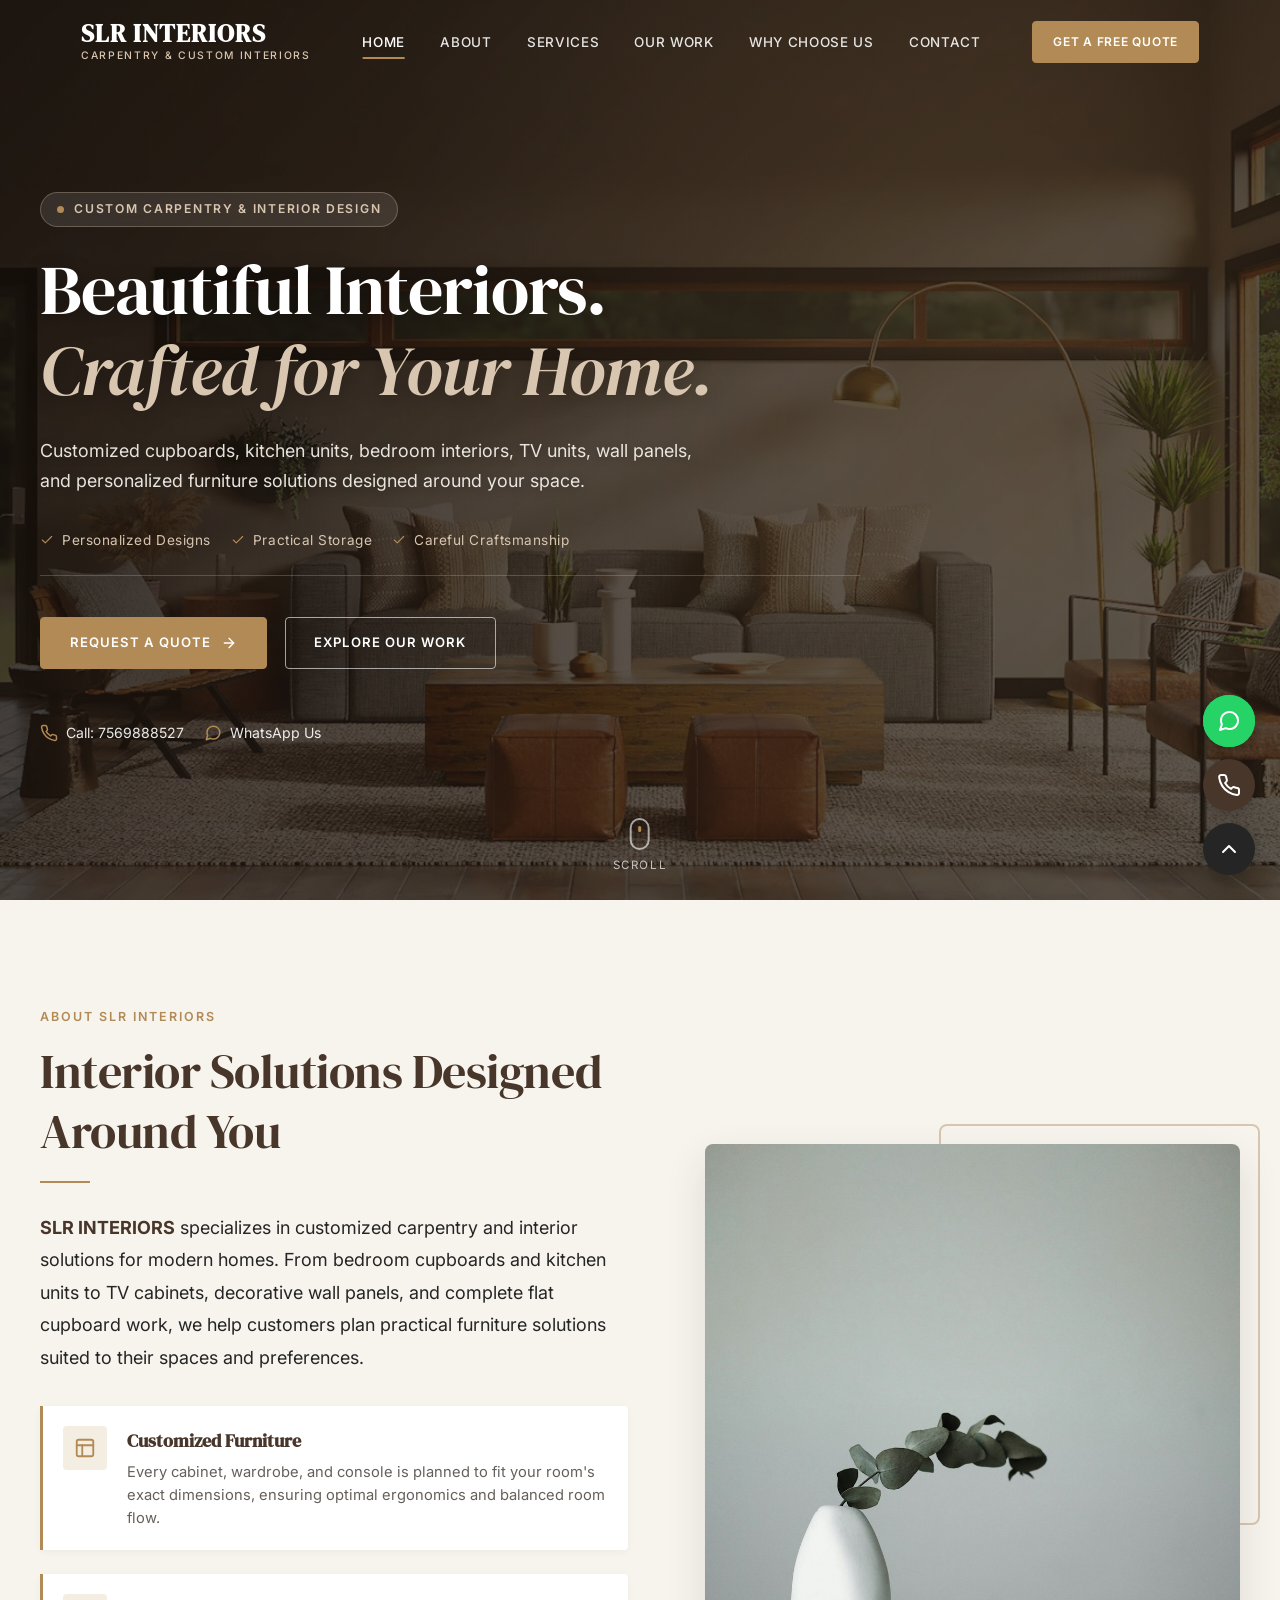
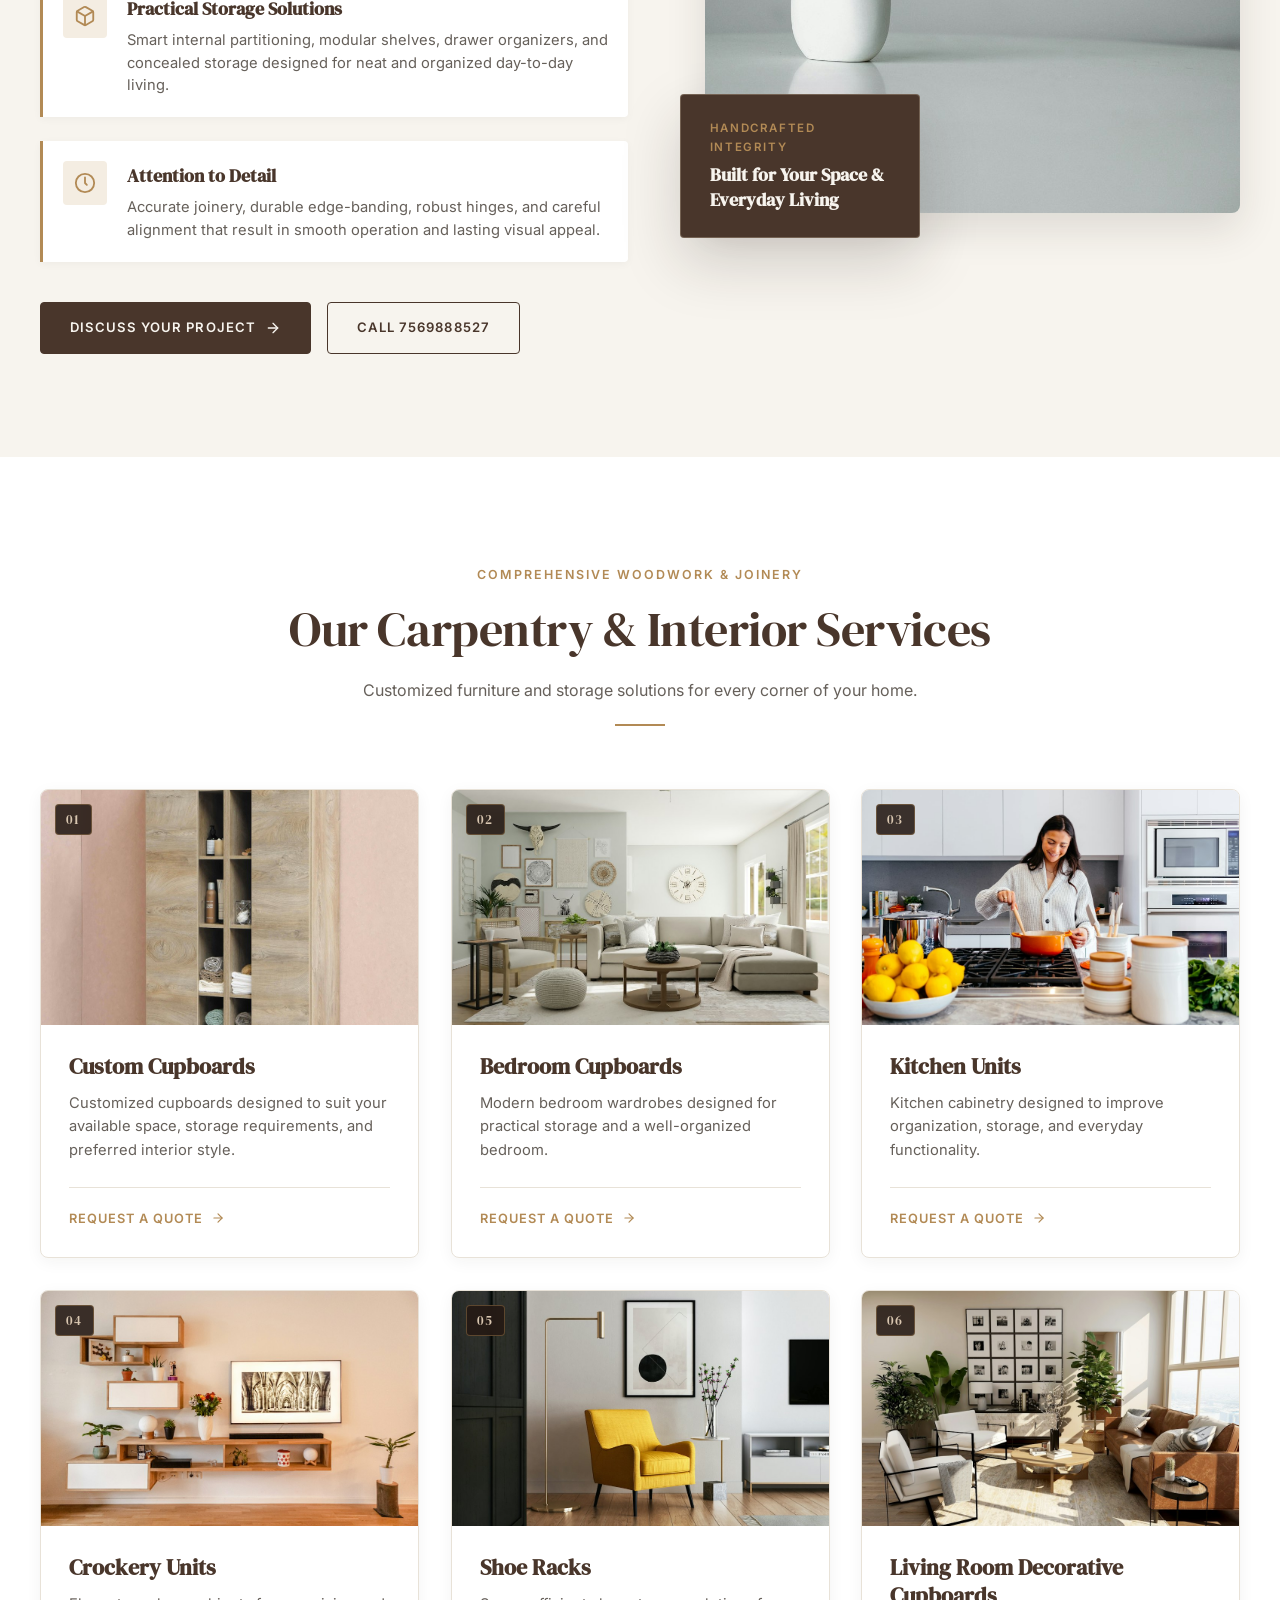
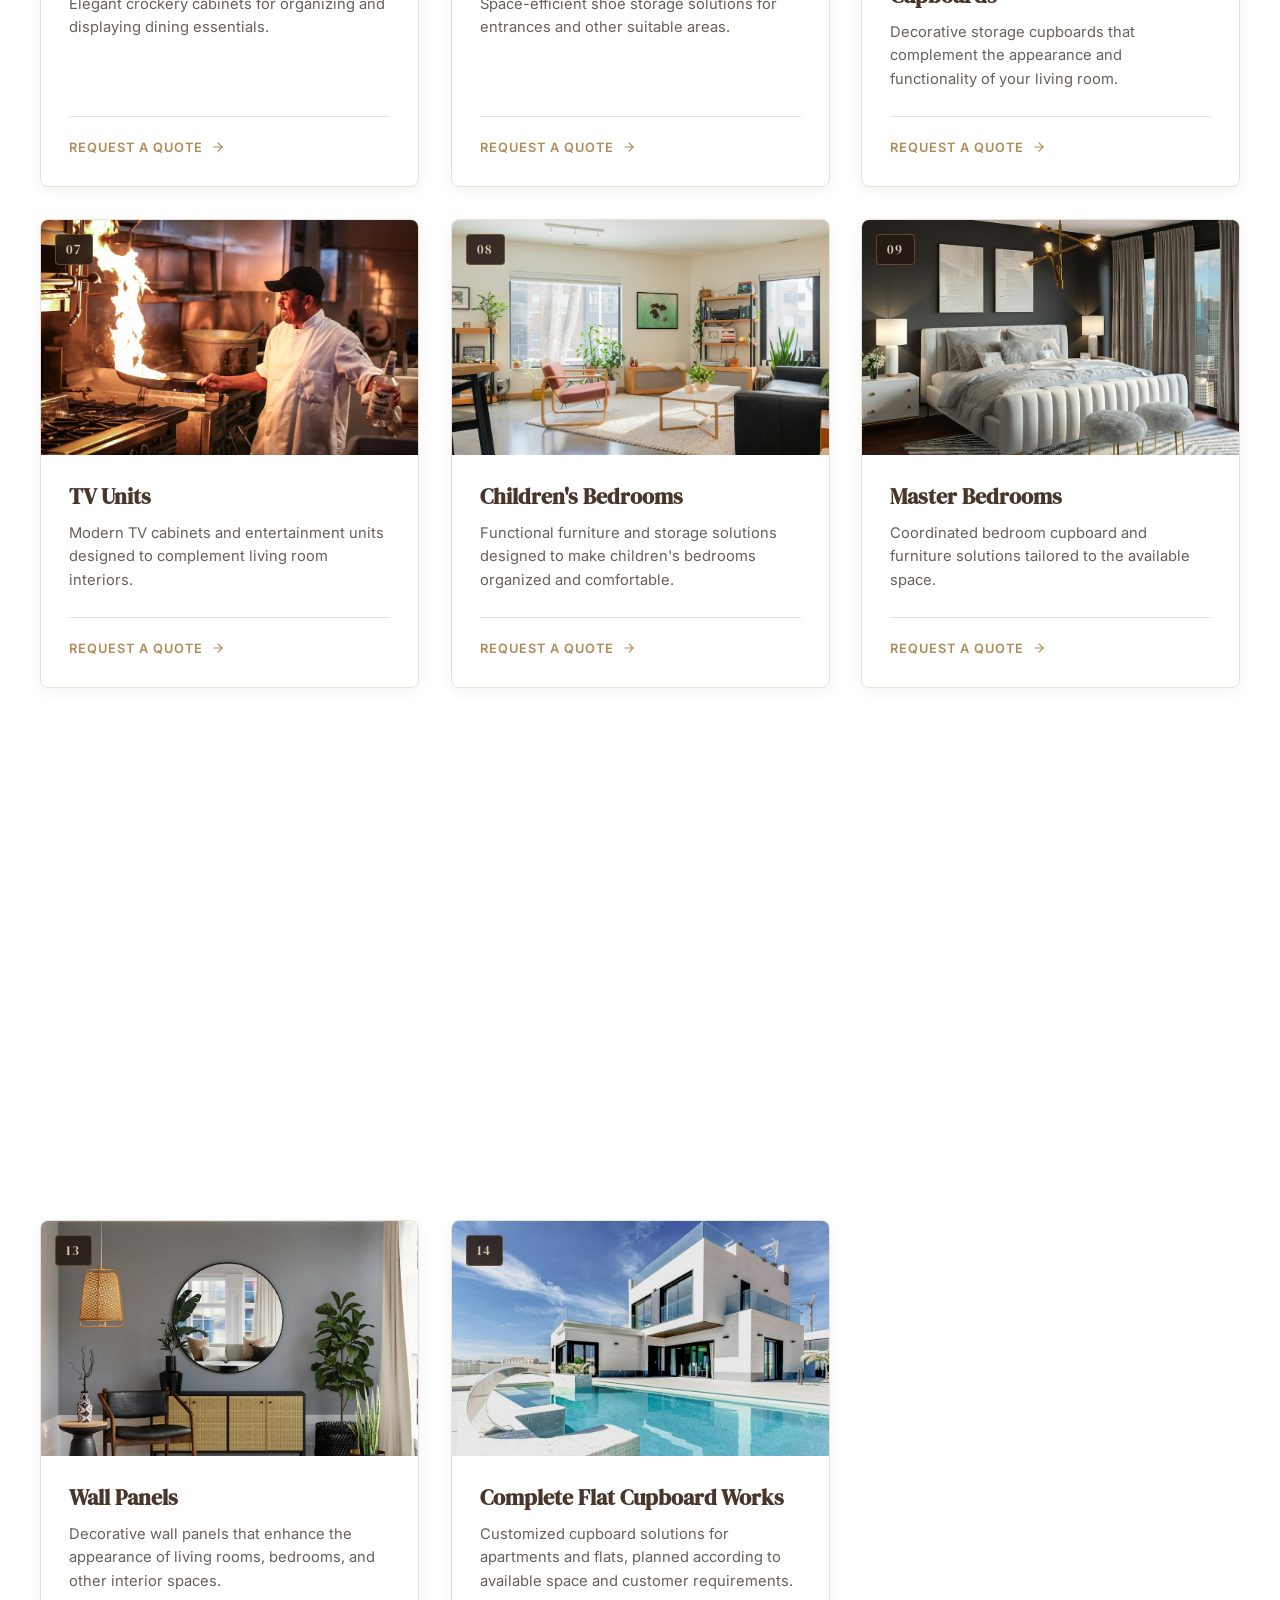
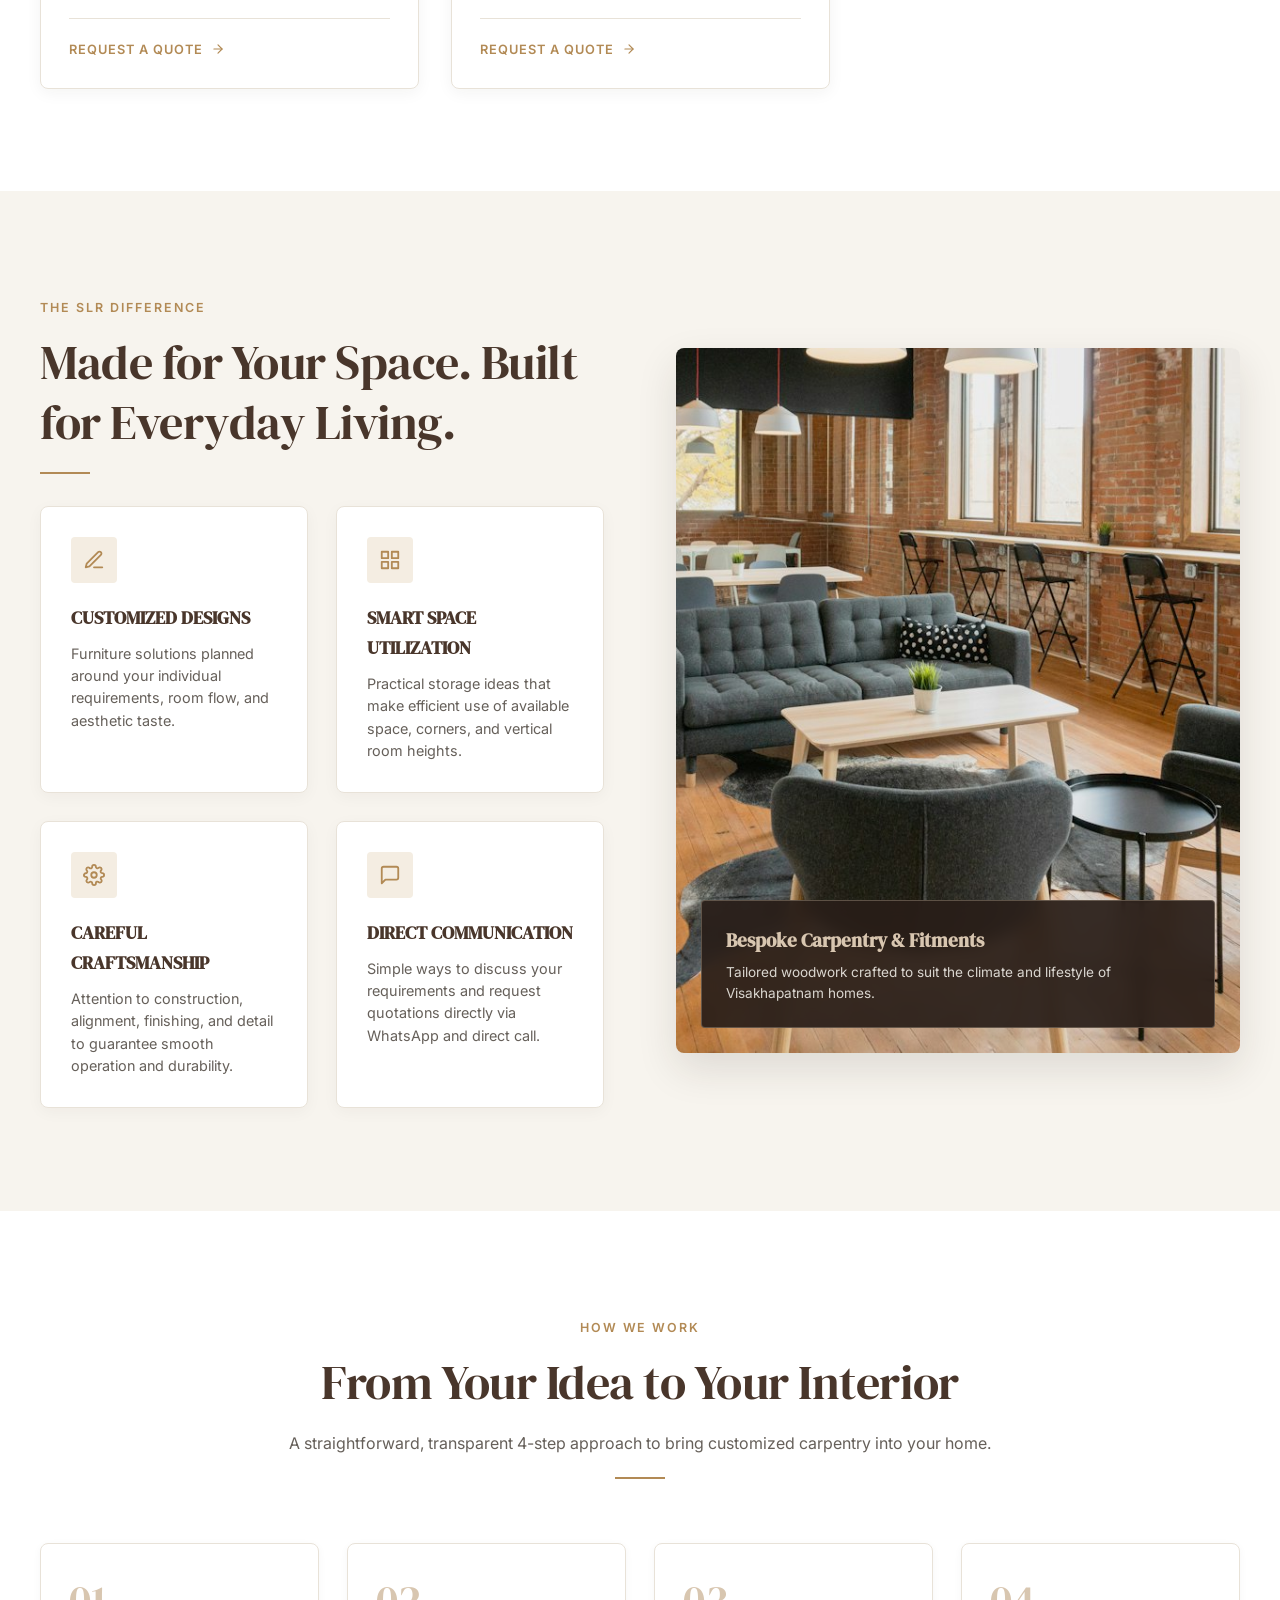
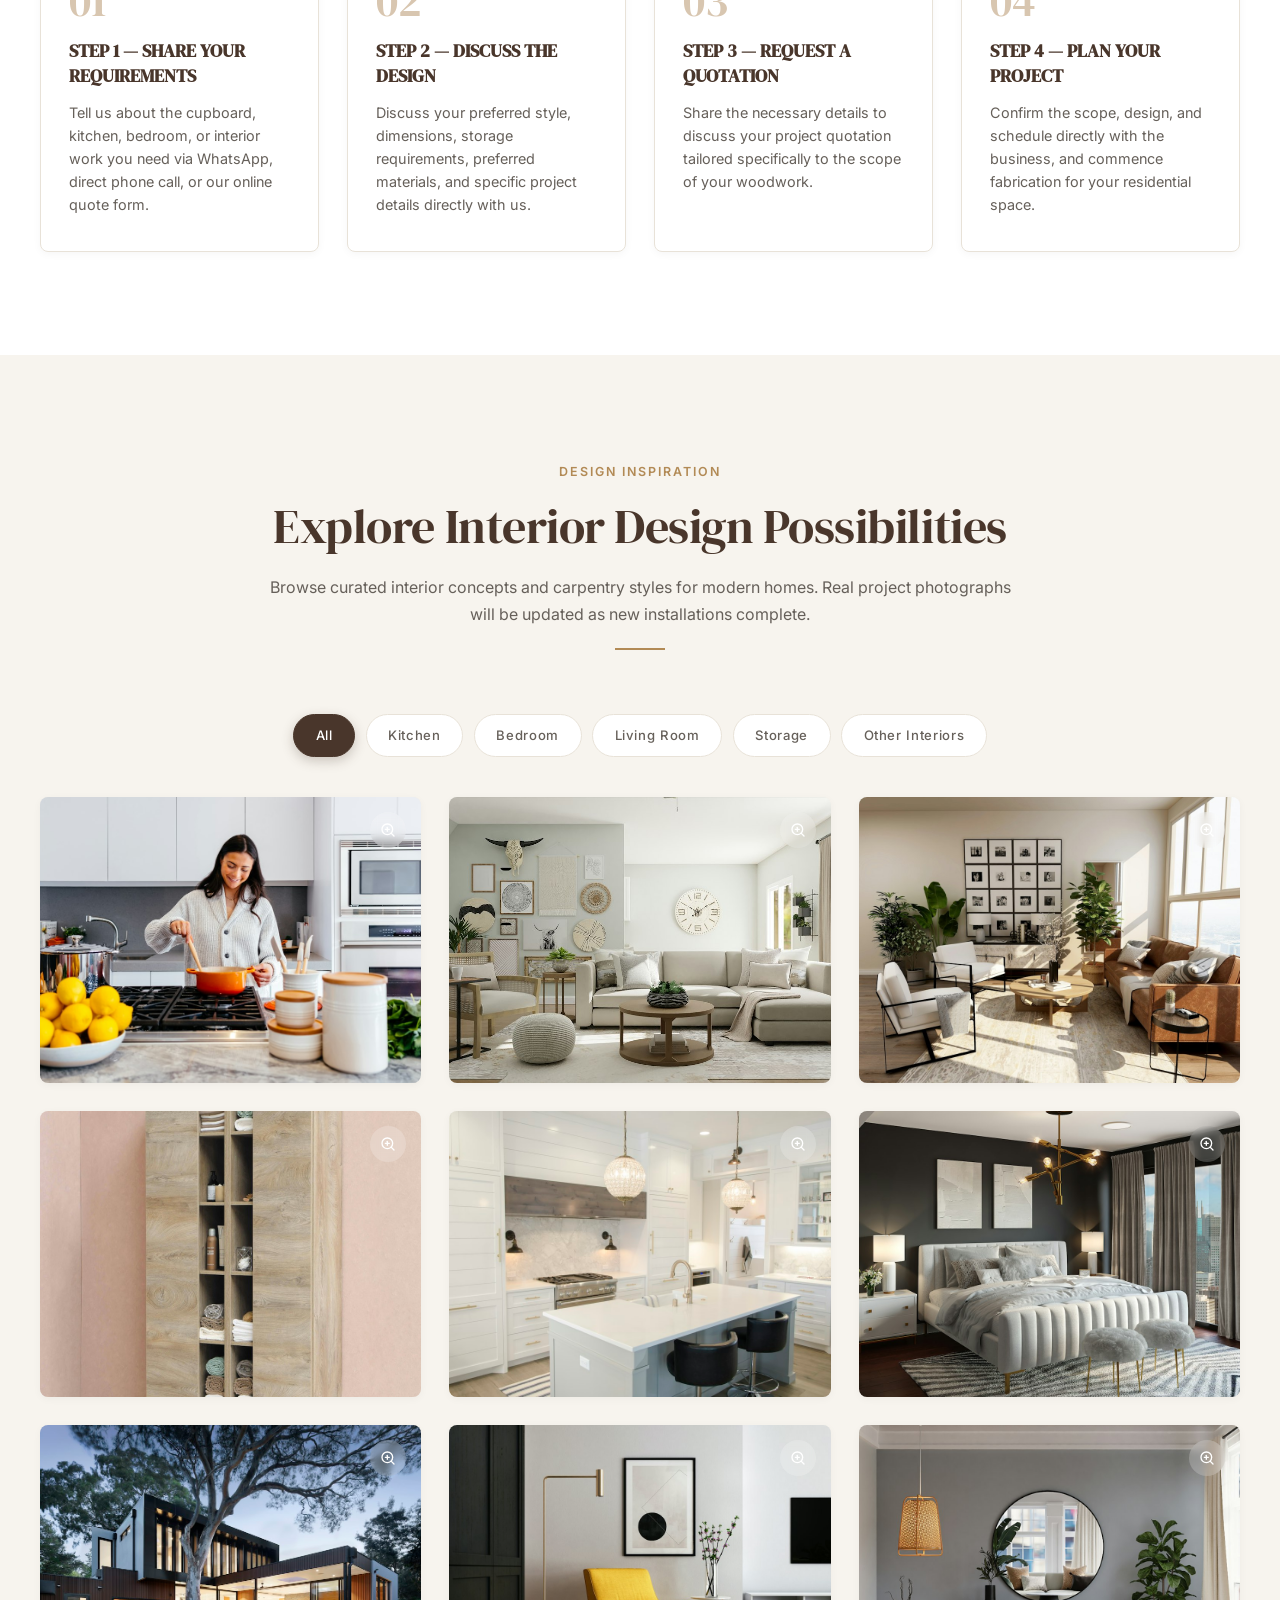
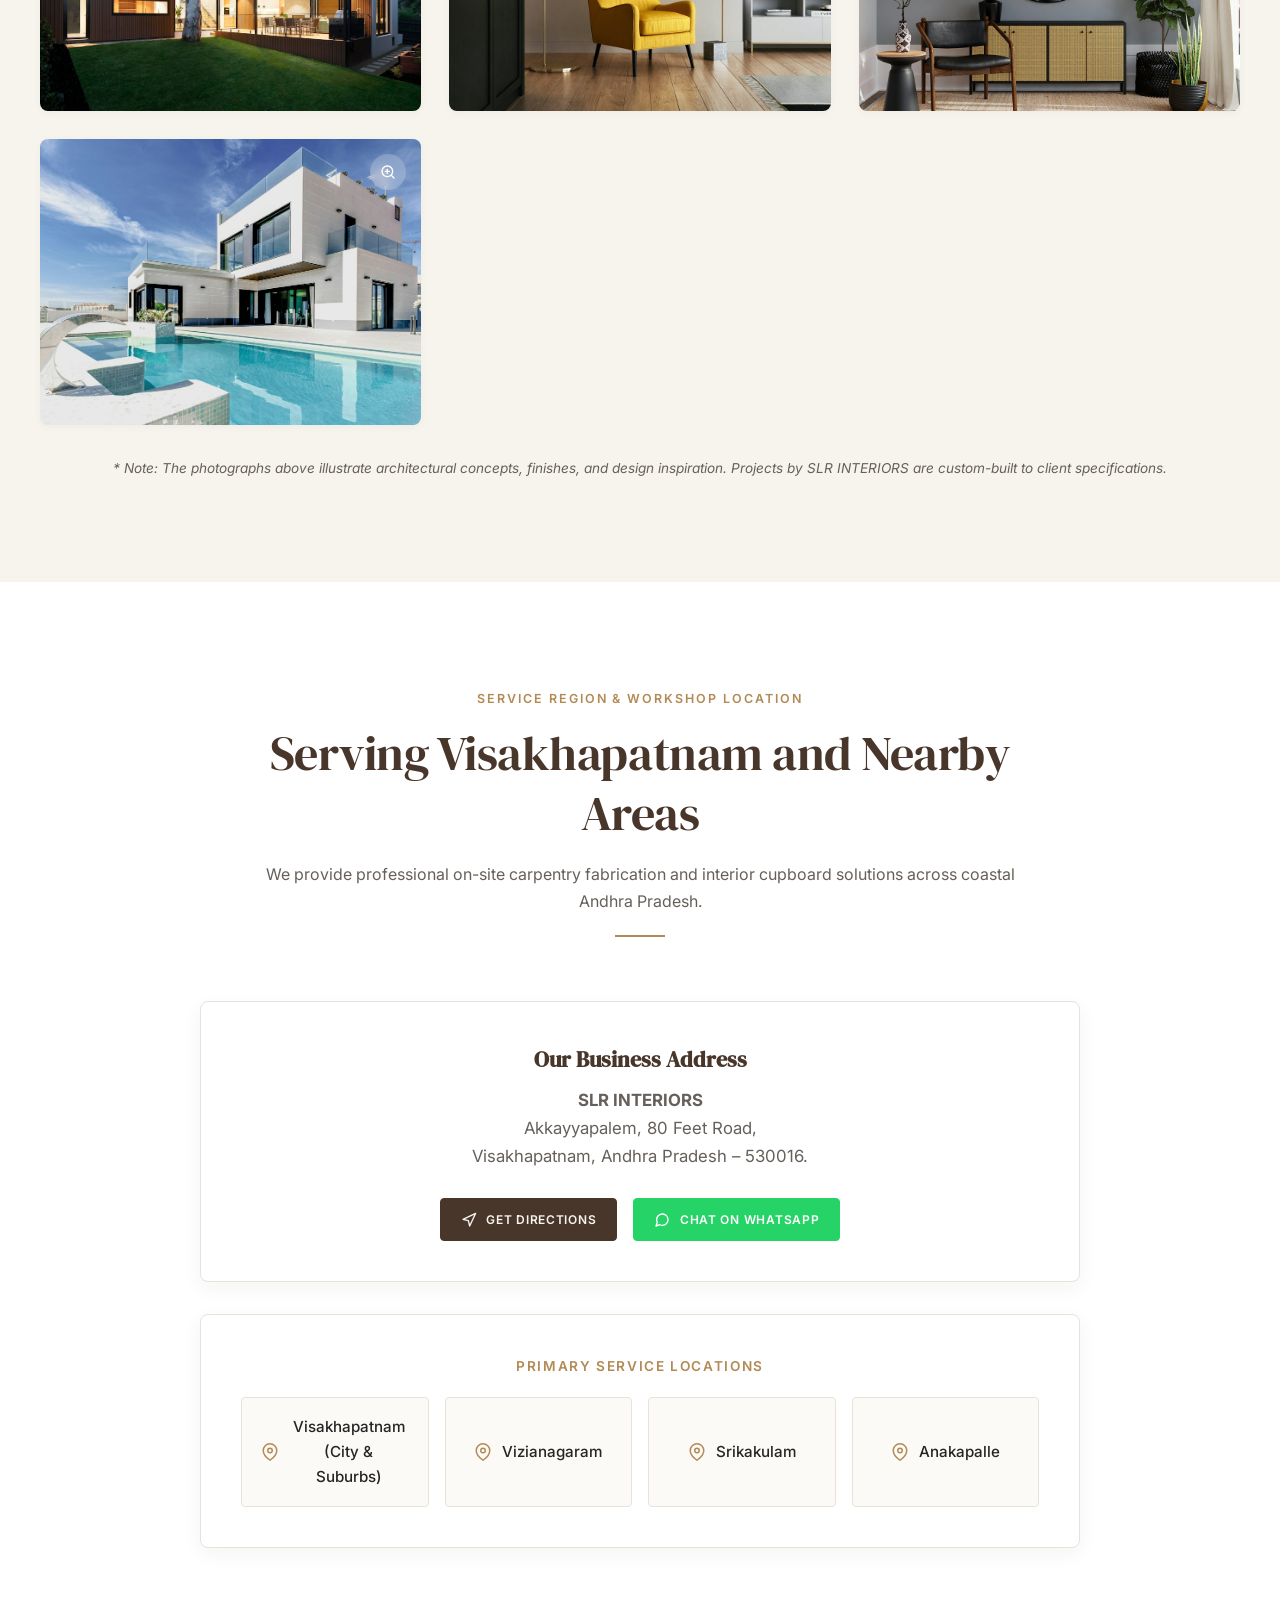
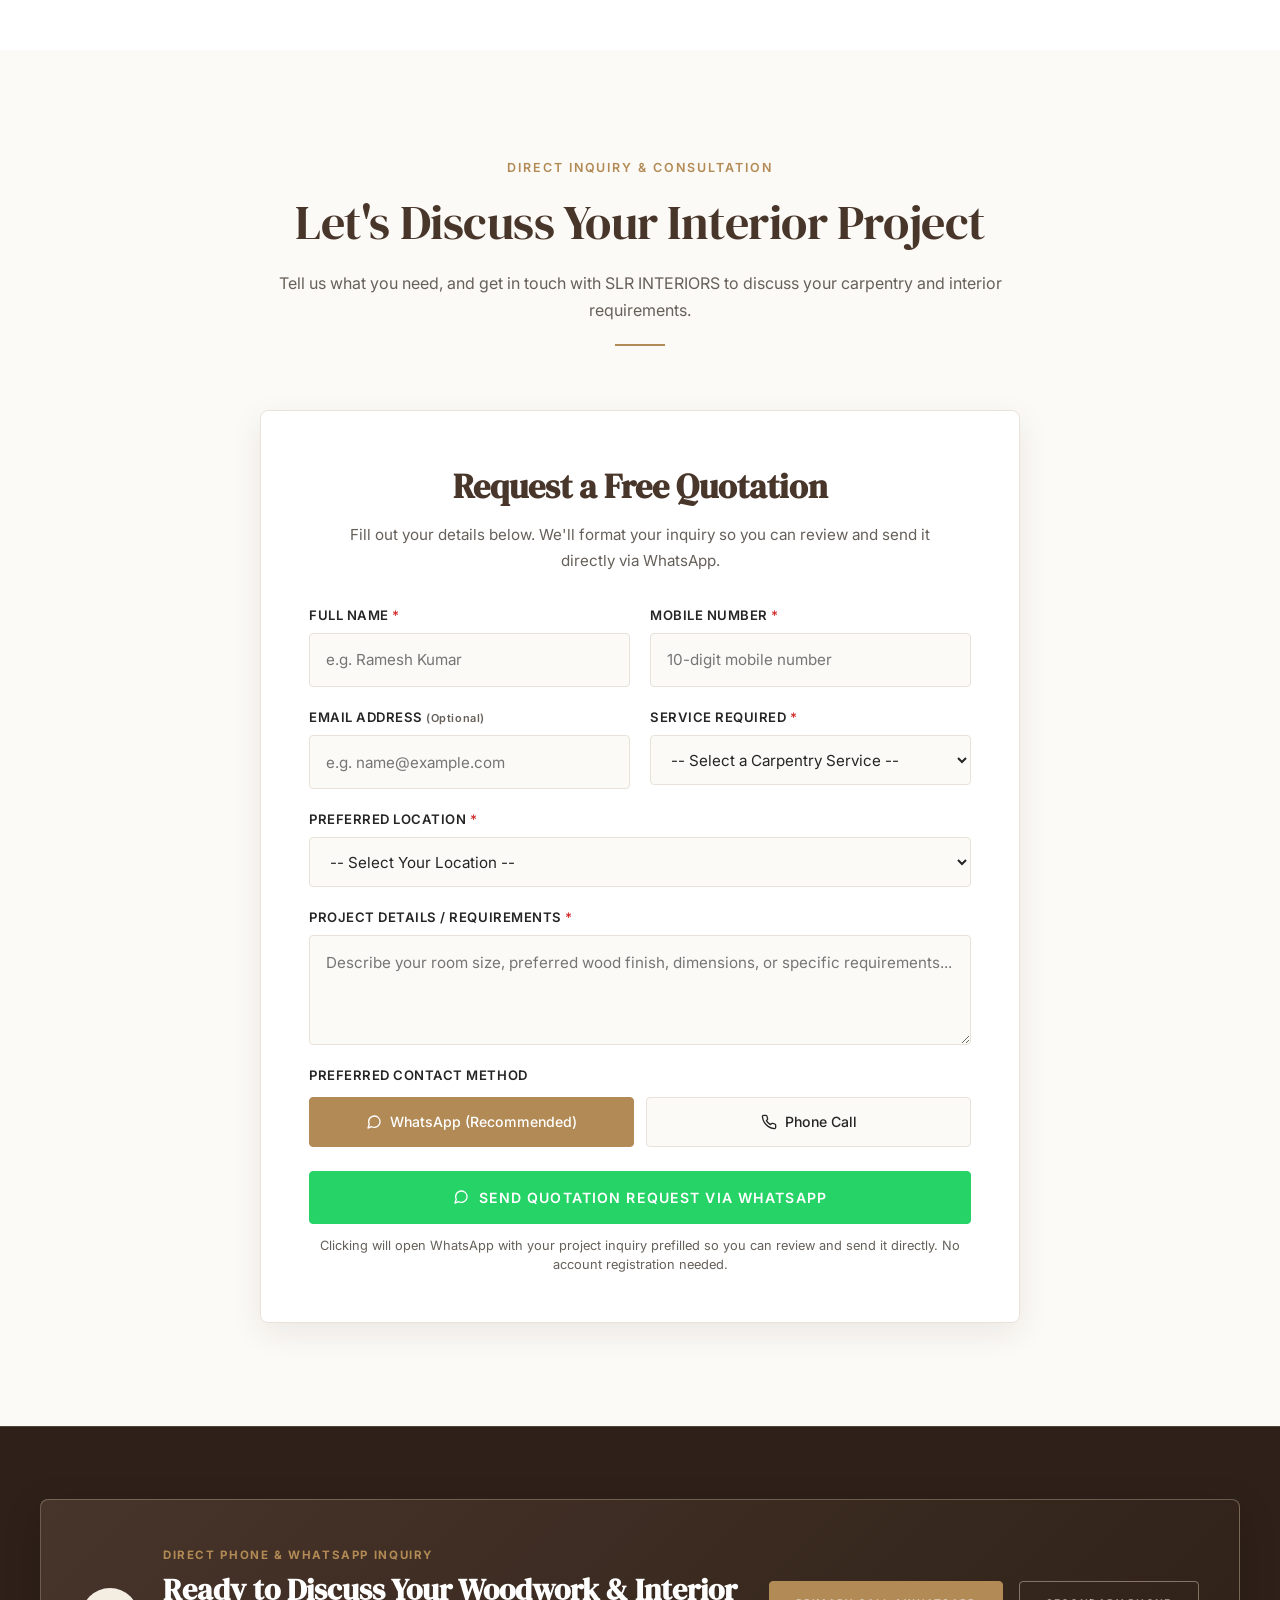
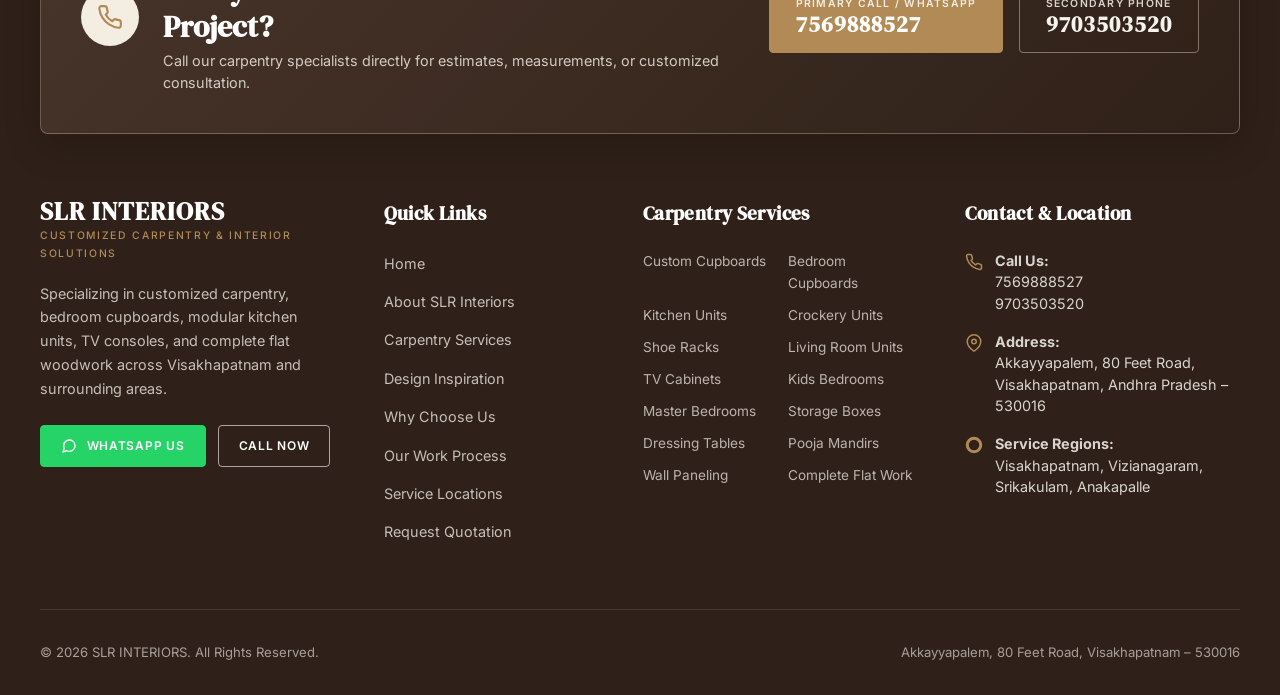
==== commit 2d6a163b: "Update mobile responsiveness, floating 80% navbar, remove map and direct contact, add footer phone c" ====
--- a/index.html
+++ b/index.html
@@ -142,6 +142,18 @@
   <!-- Mobile Drawer Overlay -->
   <div class="mobile-backdrop" id="mobileBackdrop"></div>
   <aside class="mobile-nav-drawer" id="mobileDrawer" aria-label="Mobile Navigation Drawer">
+    <!-- Mobile Drawer Top Bar with Back Button -->
+    <div class="mobile-drawer-top">
+      <button type="button" class="mobile-drawer-back-btn" id="mobileDrawerBack" aria-label="Go back and close menu">
+        <svg viewBox="0 0 24 24" fill="none" stroke="currentColor" stroke-width="2.5" stroke-linecap="round" stroke-linejoin="round" width="16" height="16" aria-hidden="true"><line x1="19" y1="12" x2="5" y2="12"></line><polyline points="12 19 5 12 12 5"></polyline></svg>
+        <span>Back</span>
+      </button>
+      <span class="mobile-drawer-logo">SLR INTERIORS</span>
+      <button type="button" class="mobile-drawer-close-btn" id="mobileDrawerClose" aria-label="Close menu">
+        <svg viewBox="0 0 24 24" fill="none" stroke="currentColor" stroke-width="2" stroke-linecap="round" stroke-linejoin="round" width="18" height="18" aria-hidden="true"><line x1="18" y1="6" x2="6" y2="18"></line><line x1="6" y1="6" x2="18" y2="18"></line></svg>
+      </button>
+    </div>
+
     <div class="mobile-nav-links">
       <a href="#home" style="--i: 1">Home</a>
       <a href="#about" style="--i: 2">About Us</a>
@@ -150,7 +162,7 @@
       <a href="#why-us" style="--i: 5">Why Choose Us</a>
       <a href="#process" style="--i: 6">Work Process</a>
       <a href="#areas" style="--i: 7">Service Areas</a>
-      <a href="#contact" style="--i: 8">Contact</a>
+      <a href="#quote-section" style="--i: 8">Contact &amp; Quote</a>
     </div>
     
     <div class="mobile-nav-footer">
@@ -908,10 +920,10 @@
           <div class="divider-brass"></div>
         </div>
 
-        <div class="areas-grid">
+        <div class="areas-wrapper">
           
-          <!-- Areas & Address Info -->
-          <div class="areas-info reveal">
+          <!-- Areas & Address Info (Centered, Map Removed) -->
+          <div class="areas-info-centered reveal">
             
             <div class="location-card">
               <h3 class="location-address-title">Our Business Address</h3>
@@ -933,7 +945,7 @@
               </div>
             </div>
 
-            <div>
+            <div class="areas-locations-box">
               <h4 class="areas-badges-title">Primary Service Locations</h4>
               <div class="areas-list">
                 <div class="area-item">
@@ -955,16 +967,6 @@
               </div>
             </div>
 
-          </div>
-
-          <!-- Google Maps Embed -->
-          <div class="map-wrapper reveal reveal-delay-1">
-            <iframe 
-              src="https://maps.google.com/maps?q=Akkayyapalem%2C%2080%20Feet%20Road%2C%20Visakhapatnam%20530016&t=&z=14&ie=UTF8&iwloc=&output=embed" 
-              title="SLR INTERIORS Location Map — Akkayyapalem, Visakhapatnam" 
-              loading="lazy" 
-              allowfullscreen>
-            </iframe>
           </div>
 
         </div>
@@ -986,74 +988,11 @@
           <div class="divider-brass"></div>
         </div>
 
-        <div class="contact-grid" id="contact">
+        <div class="quote-form-wrapper" id="contact">
           
-          <!-- Left Column: Business Details -->
-          <div class="contact-info-panel reveal">
-            <div>
-              <div class="contact-panel-header">
-                <span class="eyebrow">SLR INTERIORS</span>
-                <h3>Direct Contact</h3>
-                <p>We are available to answer your calls and WhatsApp messages for prompt consultation regarding your custom carpentry work.</p>
-              </div>
-
-              <div class="contact-channel-list">
-                
-                <!-- Phone 1 -->
-                <div class="contact-channel-item">
-                  <div class="contact-channel-icon">
-                    <svg viewBox="0 0 24 24" fill="none" stroke="currentColor" stroke-width="2" stroke-linecap="round" stroke-linejoin="round" aria-hidden="true"><path d="M22 16.92v3a2 2 0 0 1-2.18 2 19.79 19.79 0 0 1-8.63-3.07 19.5 19.5 0 0 1-6-6 19.79 19.79 0 0 1-3.07-8.67A2 2 0 0 1 4.11 2h3a2 2 0 0 1 2 1.72 12.84 12.84 0 0 0 .7 2.81 2 2 0 0 1-.45 2.11L8.09 9.91a16 16 0 0 0 6 6l1.27-1.27a2 2 0 0 1 2.11-.45 12.84 12.84 0 0 0 2.81.7A2 2 0 0 1 22 16.92z"></path></svg>
-                  </div>
-                  <div class="contact-channel-text">
-                    <h5>Primary Phone / WhatsApp</h5>
-                    <a href="tel:7569888527">7569888527</a>
-                  </div>
-                </div>
-
-                <!-- Phone 2 -->
-                <div class="contact-channel-item">
-                  <div class="contact-channel-icon">
-                    <svg viewBox="0 0 24 24" fill="none" stroke="currentColor" stroke-width="2" stroke-linecap="round" stroke-linejoin="round" aria-hidden="true"><path d="M22 16.92v3a2 2 0 0 1-2.18 2 19.79 19.79 0 0 1-8.63-3.07 19.5 19.5 0 0 1-6-6 19.79 19.79 0 0 1-3.07-8.67A2 2 0 0 1 4.11 2h3a2 2 0 0 1 2 1.72 12.84 12.84 0 0 0 .7 2.81 2 2 0 0 1-.45 2.11L8.09 9.91a16 16 0 0 0 6 6l1.27-1.27a2 2 0 0 1 2.11-.45 12.84 12.84 0 0 0 2.81.7A2 2 0 0 1 22 16.92z"></path></svg>
-                  </div>
-                  <div class="contact-channel-text">
-                    <h5>Secondary Phone</h5>
-                    <a href="tel:9703503520">9703503520</a>
-                  </div>
-                </div>
-
-                <!-- Address -->
-                <div class="contact-channel-item">
-                  <div class="contact-channel-icon">
-                    <svg viewBox="0 0 24 24" fill="none" stroke="currentColor" stroke-width="2" stroke-linecap="round" stroke-linejoin="round" aria-hidden="true"><path d="M21 10c0 7-9 13-9 13s-9-6-9-13a9 9 0 0 1 18 0z"></path><circle cx="12" cy="10" r="3"></circle></svg>
-                  </div>
-                  <div class="contact-channel-text">
-                    <h5>Workshop &amp; Office</h5>
-                    <p>Akkayyapalem, 80 Feet Road,<br>Visakhapatnam, Andhra Pradesh – 530016</p>
-                  </div>
-                </div>
-
-                <!-- Service Areas -->
-                <div class="contact-channel-item">
-                  <div class="contact-channel-icon">
-                    <svg viewBox="0 0 24 24" fill="none" stroke="currentColor" stroke-width="2" stroke-linecap="round" stroke-linejoin="round" aria-hidden="true"><circle cx="12" cy="12" r="10"></circle><line x1="2" y1="12" x2="22" y2="12"></line><path d="M12 2a15.3 15.3 0 0 1 4 10 15.3 15.3 0 0 1-4 10 15.3 15.3 0 0 1-4-10 15.3 15.3 0 0 1 4-10z"></path></svg>
-                  </div>
-                  <div class="contact-channel-text">
-                    <h5>Areas Served</h5>
-                    <p>Visakhapatnam, Vizianagaram, Srikakulam, Anakapalle</p>
-                  </div>
-                </div>
-
-              </div>
-            </div>
-
-            <div class="contact-panel-note">
-              <p>Prefer quick answers? You can tap the floating WhatsApp button anytime while browsing to chat directly with us.</p>
-            </div>
-          </div>
-
-          <!-- Right Column: Interactive Quotation Form -->
-          <div class="quote-form-container reveal reveal-delay-1">
-            <div class="form-header">
+          <!-- Interactive Quotation Form (Centered, Direct Contact Block Removed) -->
+          <div class="quote-form-container reveal">
+            <div class="form-header text-center">
               <h3>Request a Free Quotation</h3>
               <p>Fill out your details below. We'll format your inquiry so you can review and send it directly via WhatsApp.</p>
             </div>
@@ -1185,6 +1124,31 @@
        ========================================================================== -->
   <footer class="site-footer" role="contentinfo">
     <div class="container">
+
+      <!-- Prominent Direct Phone Call Banner in Footer -->
+      <div class="footer-call-card reveal">
+        <div class="footer-call-left">
+          <div class="footer-call-icon-box">
+            <svg viewBox="0 0 24 24" fill="none" stroke="currentColor" stroke-width="2" stroke-linecap="round" stroke-linejoin="round" width="26" height="26" aria-hidden="true"><path d="M22 16.92v3a2 2 0 0 1-2.18 2 19.79 19.79 0 0 1-8.63-3.07 19.5 19.5 0 0 1-6-6 19.79 19.79 0 0 1-3.07-8.67A2 2 0 0 1 4.11 2h3a2 2 0 0 1 2 1.72 12.84 12.84 0 0 0 .7 2.81 2 2 0 0 1-.45 2.11L8.09 9.91a16 16 0 0 0 6 6l1.27-1.27a2 2 0 0 1 2.11-.45 12.84 12.84 0 0 0 2.81.7A2 2 0 0 1 22 16.92z"></path></svg>
+          </div>
+          <div>
+            <span class="footer-call-badge">DIRECT PHONE &amp; WHATSAPP INQUIRY</span>
+            <h3 class="footer-call-heading">Ready to Discuss Your Woodwork &amp; Interior Project?</h3>
+            <p class="footer-call-desc">Call our carpentry specialists directly for estimates, measurements, or customized consultation.</p>
+          </div>
+        </div>
+        <div class="footer-call-actions">
+          <a href="tel:7569888527" class="footer-phone-btn">
+            <span class="footer-phone-tag">PRIMARY CALL / WHATSAPP</span>
+            <span class="footer-phone-num">7569888527</span>
+          </a>
+          <a href="tel:9703503520" class="footer-phone-btn footer-phone-alt">
+            <span class="footer-phone-tag">SECONDARY PHONE</span>
+            <span class="footer-phone-num">9703503520</span>
+          </a>
+        </div>
+      </div>
+
       <div class="footer-grid">
         
         <!-- Brand Info -->
--- a/style.css
+++ b/style.css
@@ -430,35 +430,51 @@
 }
 
 /* ==========================================================================
-   NAVIGATION BAR
+   NAVIGATION BAR — 80% FLOATING ISLAND WITH ROUNDED CORNERS ON SCROLL
    ========================================================================== */
 .site-header {
   position: fixed;
   top: 0;
-  left: 0;
-  right: 0;
+  left: 50%;
+  transform: translateX(-50%);
+  width: 100%;
   height: var(--header-height);
   z-index: 1000;
-  transition: background-color var(--transition-base),
-              box-shadow var(--transition-base),
-              height var(--transition-base);
-  display: flex;
-  align-items: center;
+  display: flex;
+  align-items: center;
+  transition: width 0.45s cubic-bezier(0.16, 1, 0.3, 1),
+              top 0.45s cubic-bezier(0.16, 1, 0.3, 1),
+              height 0.45s cubic-bezier(0.16, 1, 0.3, 1),
+              border-radius 0.45s cubic-bezier(0.16, 1, 0.3, 1),
+              background-color 0.4s ease,
+              border-color 0.4s ease,
+              box-shadow 0.4s ease,
+              padding 0.4s ease;
+  padding: 0 clamp(1rem, 4vw, 2.5rem);
+  box-sizing: border-box;
 }
 
 /* Transparent on Hero initially */
 .site-header.transparent {
   background-color: transparent;
-}
-
-/* Scrolled solid state */
+  border: 1px solid transparent;
+  border-radius: 0;
+  top: 0;
+  width: 100%;
+}
+
+/* Scrolled: 80% width centered floating island with rounded pill corners */
 .site-header.scrolled {
-  background-color: rgba(247, 244, 238, 0.96);
-  backdrop-filter: blur(12px);
-  -webkit-backdrop-filter: blur(12px);
-  box-shadow: 0 4px 20px rgba(0, 0, 0, 0.06);
-  border-bottom: 1px solid rgba(216, 198, 176, 0.3);
-  height: 74px;
+  top: 14px;
+  width: min(80%, 1160px);
+  height: 66px;
+  border-radius: 50px;
+  background-color: rgba(247, 244, 238, 0.94);
+  backdrop-filter: blur(16px);
+  -webkit-backdrop-filter: blur(16px);
+  box-shadow: 0 10px 32px rgba(41, 30, 24, 0.12), 0 2px 8px rgba(0, 0, 0, 0.04);
+  border: 1px solid rgba(178, 138, 85, 0.38);
+  padding: 0 clamp(1.25rem, 2.5vw, 2.2rem);
 }
 
 .nav-container {
@@ -482,7 +498,7 @@
   letter-spacing: 0.04em;
   color: var(--color-white);
   line-height: 1.1;
-  transition: color var(--transition-fast);
+  transition: color var(--transition-fast), font-size var(--transition-fast);
 }
 
 .site-header.scrolled .brand-name {
@@ -558,23 +574,28 @@
   gap: 1rem;
 }
 
-/* Mobile Hamburger Toggle */
+/* Mobile Hamburger Toggle — Sleek & Compact */
 .mobile-toggle {
   display: none;
   flex-direction: column;
-  justify-content: space-around;
-  width: 32px;
-  height: 24px;
+  justify-content: space-between;
+  width: 20px;
+  height: 14px;
   background: transparent;
   border: none;
   cursor: pointer;
   padding: 0;
   z-index: 1002;
+  transition: transform var(--transition-base);
+}
+
+.mobile-toggle:hover {
+  transform: scale(1.08);
 }
 
 .mobile-toggle span {
   width: 100%;
-  height: 2px;
+  height: 1.75px;
   background-color: var(--color-white);
   border-radius: 2px;
   transition: all var(--transition-base);
@@ -585,16 +606,17 @@
 }
 
 .mobile-toggle.active span:nth-child(1) {
-  transform: translateY(8px) rotate(45deg);
+  transform: translateY(6px) rotate(45deg);
   background-color: var(--color-walnut);
 }
 
 .mobile-toggle.active span:nth-child(2) {
   opacity: 0;
+  transform: scaleX(0);
 }
 
 .mobile-toggle.active span:nth-child(3) {
-  transform: translateY(-8px) rotate(-45deg);
+  transform: translateY(-6px) rotate(-45deg);
   background-color: var(--color-walnut);
 }
 
@@ -603,17 +625,84 @@
   position: fixed;
   top: 0;
   right: -100%;
-  width: min(85vw, 380px);
+  width: min(85vw, 360px);
   height: 100vh;
   background-color: var(--color-ivory);
-  box-shadow: -10px 0 30px rgba(0, 0, 0, 0.15);
+  box-shadow: -10px 0 32px rgba(0, 0, 0, 0.18);
   z-index: 1001;
-  padding: 100px 30px 40px;
+  padding: 24px 24px 36px;
   display: flex;
   flex-direction: column;
   justify-content: space-between;
-  transition: right var(--transition-smooth);
+  transition: right 0.45s cubic-bezier(0.16, 1, 0.3, 1);
   overflow-y: auto;
+}
+
+.mobile-nav-drawer.open {
+  right: 0;
+}
+
+/* Mobile Drawer Top Header with Back Button */
+.mobile-drawer-top {
+  display: flex;
+  align-items: center;
+  justify-content: space-between;
+  padding: 0 0 1rem;
+  margin-bottom: 1.25rem;
+  border-bottom: 1px solid var(--color-border);
+}
+
+.mobile-drawer-back-btn {
+  display: inline-flex;
+  align-items: center;
+  gap: 0.4rem;
+  background-color: var(--color-brass-light);
+  color: var(--color-walnut);
+  border: 1px solid rgba(178, 138, 85, 0.35);
+  padding: 0.45rem 0.85rem;
+  border-radius: var(--radius-pill);
+  font-size: 0.82rem;
+  font-weight: 600;
+  letter-spacing: 0.04em;
+  cursor: pointer;
+  transition: all var(--transition-fast);
+}
+
+.mobile-drawer-back-btn:hover,
+.mobile-drawer-back-btn:active {
+  background-color: var(--color-brass);
+  color: var(--color-white);
+  border-color: var(--color-brass);
+  transform: translateX(-3px);
+}
+
+.mobile-drawer-logo {
+  font-family: var(--font-heading);
+  font-size: 1.05rem;
+  font-weight: 700;
+  color: var(--color-walnut);
+  letter-spacing: 0.04em;
+}
+
+.mobile-drawer-close-btn {
+  display: flex;
+  align-items: center;
+  justify-content: center;
+  width: 32px;
+  height: 32px;
+  border-radius: 50%;
+  background-color: var(--color-white);
+  border: 1px solid var(--color-border);
+  color: var(--color-charcoal);
+  cursor: pointer;
+  transition: all var(--transition-fast);
+}
+
+.mobile-drawer-close-btn:hover,
+.mobile-drawer-close-btn:active {
+  background-color: var(--color-walnut);
+  color: var(--color-white);
+  transform: rotate(90deg);
 }
 
 .mobile-nav-drawer.open {
@@ -1638,81 +1727,95 @@
 }
 
 /* ==========================================================================
-   SERVICE AREAS & LOCATION SECTION
+   SERVICE AREAS & LOCATION SECTION (Map Removed, Clean Centered Layout)
    ========================================================================== */
-.areas-grid {
-  display: grid;
-  grid-template-columns: 1fr 1fr;
-  gap: clamp(2.5rem, 5vw, 4rem);
-  align-items: center;
-}
-
-.areas-info {
+.areas-wrapper {
+  max-width: 880px;
+  margin: 0 auto;
+  width: 100%;
+}
+
+.areas-info-centered {
   display: flex;
   flex-direction: column;
-  gap: 1.75rem;
+  gap: 2rem;
 }
 
 .location-card {
   background-color: var(--color-white);
-  padding: 2rem;
+  padding: clamp(1.75rem, 3.5vw, 2.5rem);
   border-radius: var(--radius-md);
   border: 1px solid var(--color-border);
-  box-shadow: var(--shadow-sm);
+  box-shadow: 0 6px 20px rgba(41, 30, 24, 0.05);
+  text-align: center;
 }
 
 .location-address-title {
   font-family: var(--font-heading);
-  font-size: 1.25rem;
+  font-size: 1.35rem;
   color: var(--color-walnut);
   margin-bottom: 0.6rem;
 }
 
 .location-address-text {
-  font-size: 1rem;
+  font-size: 1.05rem;
   color: var(--color-text-muted);
-  line-height: 1.6;
-  margin-bottom: 1.5rem;
+  line-height: 1.65;
+  margin-bottom: 1.75rem;
 }
 
 .location-actions {
   display: flex;
   flex-wrap: wrap;
   gap: 1rem;
+  justify-content: center;
+}
+
+.areas-locations-box {
+  background-color: var(--color-white);
+  padding: clamp(1.75rem, 3.5vw, 2.5rem);
+  border-radius: var(--radius-md);
+  border: 1px solid var(--color-border);
+  box-shadow: 0 6px 20px rgba(41, 30, 24, 0.05);
 }
 
 .areas-badges-title {
   font-size: 0.85rem;
   font-weight: 600;
-  letter-spacing: 0.1em;
+  letter-spacing: 0.12em;
   text-transform: uppercase;
   color: var(--color-brass);
-  margin-bottom: 0.75rem;
+  margin-bottom: 1.25rem;
+  text-align: center;
 }
 
 .areas-list {
   display: grid;
-  grid-template-columns: 1fr 1fr;
+  grid-template-columns: repeat(auto-fit, minmax(180px, 1fr));
   gap: 1rem;
 }
 
 .area-item {
   display: flex;
   align-items: center;
+  justify-content: center;
   gap: 0.65rem;
-  padding: 0.85rem 1rem;
-  background-color: var(--color-white);
+  padding: 1rem 1.2rem;
+  background-color: var(--color-ivory-light);
   border: 1px solid var(--color-border);
   border-radius: var(--radius-sm);
   font-size: 0.95rem;
   font-weight: 500;
   color: var(--color-charcoal);
-  transition: border-color var(--transition-fast), transform var(--transition-fast);
+  transition: border-color var(--transition-fast), transform var(--transition-fast), background-color var(--transition-fast);
+  text-align: center;
 }
 
 .area-item:hover {
   border-color: var(--color-brass);
-  transform: translateX(4px);
+  background-color: var(--color-white);
+  transform: translateY(-3px);
+  box-shadow: 0 4px 12px rgba(41, 30, 24, 0.06);
 }
 
 .area-item svg {
@@ -1722,137 +1825,44 @@
   flex-shrink: 0;
 }
 
-.map-wrapper {
-  position: relative;
-  border-radius: var(--radius-md);
-  overflow: hidden;
-  box-shadow: var(--shadow-lg);
-  border: 1px solid var(--color-border);
-  min-height: 380px;
-  height: 100%;
-}
-
-.map-wrapper iframe {
-  width: 100%;
-  height: 100%;
-  min-height: 380px;
-  border: 0;
-}
-
 /* ==========================================================================
    CONTACT & QUOTATION REQUEST FORM SECTION
+   (Direct Contact Block Removed, Form Centered & Mobile Overflow Eliminated)
    ========================================================================== */
 .contact-section {
   background-color: var(--color-ivory-light);
 }
 
-.contact-grid {
-  display: grid;
-  grid-template-columns: 1fr 1.35fr;
-  gap: clamp(2.5rem, 6vw, 4.5rem);
-}
-
-.contact-info-panel {
-  background-color: var(--color-walnut-dark);
-  color: var(--color-white);
-  padding: clamp(2rem, 4vw, 3rem);
-  border-radius: var(--radius-md);
-  box-shadow: var(--shadow-xl);
-  display: flex;
-  flex-direction: column;
-  justify-content: space-between;
-  border: 1px solid rgba(216, 198, 176, 0.2);
-}
-
-.contact-panel-header h3 {
-  font-family: var(--font-heading);
-  font-size: 1.85rem;
-  color: var(--color-white);
-  margin-bottom: 0.8rem;
-}
-
-.contact-panel-header p {
-  font-size: 0.95rem;
-  color: var(--color-beige);
-  line-height: 1.6;
-  margin-bottom: 2rem;
-}
-
-.contact-channel-list {
-  display: flex;
-  flex-direction: column;
-  gap: 1.6rem;
-  margin-bottom: 2.5rem;
-}
-
-.contact-channel-item {
-  display: flex;
-  gap: 1.25rem;
-  align-items: flex-start;
-}
-
-.contact-channel-icon {
-  width: 44px;
-  height: 44px;
-  border-radius: var(--radius-sm);
-  background-color: rgba(178, 138, 85, 0.2);
-  border: 1px solid rgba(178, 138, 85, 0.4);
-  color: var(--color-brass);
-  display: flex;
-  align-items: center;
-  justify-content: center;
-  flex-shrink: 0;
-}
-
-.contact-channel-icon svg {
-  width: 20px;
-  height: 20px;
-}
-
-.contact-channel-text h5 {
-  font-size: 0.78rem;
-  letter-spacing: 0.1em;
-  text-transform: uppercase;
-  color: var(--color-beige);
-  margin-bottom: 0.25rem;
-}
-
-.contact-channel-text a,
-.contact-channel-text p {
-  font-size: 1.05rem;
-  color: var(--color-white);
-  line-height: 1.45;
-  font-weight: 500;
-}
-
-.contact-channel-text a:hover {
-  color: var(--color-brass);
-}
-
-.contact-panel-note {
-  padding-top: 1.5rem;
-  border-top: 1px solid rgba(216, 198, 176, 0.2);
-  font-size: 0.85rem;
-  color: rgba(247, 244, 238, 0.7);
-  line-height: 1.5;
+.quote-form-wrapper {
+  max-width: 760px;
+  margin: 0 auto;
+  width: 100%;
+  box-sizing: border-box;
 }
 
 /* Quotation Form Container */
 .quote-form-container {
   background-color: var(--color-white);
-  padding: clamp(2rem, 4vw, 3rem);
+  padding: clamp(1.75rem, 4vw, 3rem);
   border-radius: var(--radius-md);
-  box-shadow: var(--shadow-md);
+  box-shadow: 0 10px 32px rgba(41, 30, 24, 0.08);
   border: 1px solid var(--color-border);
+  width: 100%;
+  box-sizing: border-box;
+  overflow: hidden;
 }
 
 .form-header {
   margin-bottom: 2rem;
 }
 
+.form-header.text-center {
+  text-align: center;
+}
+
 .form-header h3 {
   font-family: var(--font-heading);
-  font-size: 1.85rem;
+  font-size: clamp(1.6rem, 3.5vw, 2.1rem);
   color: var(--color-walnut);
   margin-bottom: 0.5rem;
 }
@@ -1860,18 +1870,25 @@
 .form-header p {
   font-size: 0.95rem;
   color: var(--color-text-muted);
+  max-width: 580px;
+  margin: 0 auto;
 }
 
 .form-grid {
   display: grid;
   grid-template-columns: 1fr 1fr;
   gap: 1.25rem;
+  width: 100%;
+  box-sizing: border-box;
 }
 
 .form-group {
   display: flex;
   flex-direction: column;
   gap: 0.4rem;
+  width: 100%;
+  box-sizing: border-box;
+  min-width: 0; /* Critical: prevents children from pushing container */
 }
 
 .form-group.full-width {
@@ -1892,6 +1909,8 @@
 
 .form-control {
   width: 100%;
+  max-width: 100%;
+  box-sizing: border-box;
   padding: 0.85rem 1rem;
   background-color: var(--color-ivory-light);
   border: 1px solid var(--color-border);
@@ -1905,7 +1924,7 @@
   outline: none;
   border-color: var(--color-brass);
   background-color: var(--color-white);
-  box-shadow: 0 0 0 3px rgba(178, 138, 85, 0.15);
+  box-shadow: 0 0 0 3px rgba(178, 138, 85, 0.18);
 }
 
 .form-control.is-invalid {
@@ -1944,10 +1963,15 @@
   flex-wrap: wrap;
   gap: 0.75rem;
   margin-top: 0.25rem;
+  width: 100%;
+  box-sizing: border-box;
 }
 
 .radio-pill {
   position: relative;
+  flex: 1 1 calc(50% - 0.5rem);
+  min-width: 130px;
+  box-sizing: border-box;
 }
 
 .radio-pill input[type="radio"] {
@@ -1960,16 +1984,22 @@
 .radio-pill label {
   display: inline-flex;
   align-items: center;
-  gap: 0.4rem;
-  padding: 0.55rem 1.1rem;
+  justify-content: center;
+  gap: 0.5rem;
+  padding: 0.75rem 1rem;
   border-radius: var(--radius-sm);
   background-color: var(--color-ivory-light);
   border: 1px solid var(--color-border);
-  font-size: 0.85rem;
+  font-size: 0.88rem;
   font-weight: 500;
   color: var(--color-charcoal);
   cursor: pointer;
   transition: all var(--transition-fast);
+  width: 100%;
+  box-sizing: border-box;
+  text-align: center;
+  white-space: normal;
+  word-break: break-word;
 }
 
 .radio-pill input[type="radio"]:checked + label {
@@ -1988,12 +2018,24 @@
   display: flex;
   flex-direction: column;
   gap: 0.85rem;
+  width: 100%;
+  box-sizing: border-box;
+}
+
+.form-submit-area .btn {
+  width: 100%;
+  white-space: normal;
+  line-height: 1.35;
+  padding: 1rem 1.25rem;
+  font-size: clamp(0.78rem, 3.2vw, 0.88rem);
+  box-sizing: border-box;
 }
 
 .form-disclaimer {
   font-size: 0.8rem;
   color: var(--color-text-muted);
   line-height: 1.45;
+  text-align: center;
 }
 
 .form-status-alert {
@@ -2020,20 +2062,131 @@
 
 /* Optional Email Button Container */
 .email-action-box {
-  display: none; /* Managed by JS depending on BUSINESS_EMAIL */
+  display: none;
   margin-top: 1rem;
   padding-top: 1rem;
   border-top: 1px dashed var(--color-border);
+  text-align: center;
 }
 
 /* ==========================================================================
-   FOOTER
+   FOOTER — WITH PROMINENT DIRECT PHONE NUMBER CALL BANNER
    ========================================================================== */
 .site-footer {
   background-color: var(--color-walnut-dark);
   color: var(--color-ivory);
-  padding: 5rem 0 2rem;
+  padding: 4.5rem 0 2rem;
   border-top: 1px solid rgba(216, 198, 176, 0.2);
+}
+
+/* Dedicated Direct Phone Call Banner in Footer */
+.footer-call-card {
+  background: linear-gradient(135deg, rgba(73, 54, 43, 0.95) 0%, rgba(47, 33, 25, 0.98) 100%);
+  border: 1px solid rgba(216, 198, 176, 0.35);
+  border-radius: var(--radius-md);
+  padding: clamp(1.75rem, 3.5vw, 2.5rem);
+  margin-bottom: 4rem;
+  display: flex;
+  align-items: center;
+  justify-content: space-between;
+  gap: 2rem;
+  box-shadow: 0 12px 36px rgba(0, 0, 0, 0.2);
+}
+
+.footer-call-left {
+  display: flex;
+  align-items: center;
+  gap: 1.5rem;
+}
+
+.footer-call-icon-box {
+  width: 58px;
+  height: 58px;
+  border-radius: 50%;
+  background-color: var(--color-brass-light);
+  color: var(--color-brass);
+  display: flex;
+  align-items: center;
+  justify-content: center;
+  flex-shrink: 0;
+}
+
+.footer-call-badge {
+  display: inline-block;
+  font-size: 0.72rem;
+  font-weight: 700;
+  letter-spacing: 0.14em;
+  text-transform: uppercase;
+  color: var(--color-brass);
+  margin-bottom: 0.35rem;
+}
+
+.footer-call-heading {
+  font-family: var(--font-heading);
+  font-size: clamp(1.35rem, 2.5vw, 1.85rem);
+  color: var(--color-white);
+  line-height: 1.25;
+  margin-bottom: 0.35rem;
+}
+
+.footer-call-desc {
+  font-size: 0.9rem;
+  color: rgba(247, 244, 238, 0.8);
+  line-height: 1.5;
+}
+
+.footer-call-actions {
+  display: flex;
+  flex-wrap: wrap;
+  gap: 1rem;
+  flex-shrink: 0;
+}
+
+.footer-phone-btn {
+  display: flex;
+  flex-direction: column;
+  padding: 0.85rem 1.6rem;
+  background-color: var(--color-brass);
+  color: var(--color-white);
+  border-radius: var(--radius-sm);
+  border: 1px solid var(--color-brass);
+  transition: all var(--transition-base);
+  text-align: left;
+}
+
+.footer-phone-btn:hover {
+  background-color: var(--color-brass-hover);
+  border-color: var(--color-brass-hover);
+  transform: translateY(-3px);
+  box-shadow: 0 6px 20px rgba(178, 138, 85, 0.4);
+}
+
+.footer-phone-alt {
+  background-color: transparent;
+  color: var(--color-ivory);
+  border: 1px solid rgba(216, 198, 176, 0.5);
+}
+
+.footer-phone-alt:hover {
+  background-color: var(--color-white);
+  color: var(--color-walnut);
+  border-color: var(--color-white);
+}
+
+.footer-phone-tag {
+  font-size: 0.65rem;
+  font-weight: 600;
+  letter-spacing: 0.12em;
+  text-transform: uppercase;
+  opacity: 0.85;
+}
+
+.footer-phone-num {
+  font-family: var(--font-heading);
+  font-size: 1.35rem;
+  font-weight: 700;
+  letter-spacing: 0.05em;
+  line-height: 1.2;
 }
 
 .footer-grid {
@@ -2287,7 +2440,7 @@
   }
 }
 
-/* Tablet (<= 768px) */
+/* Tablet & Mobile (<= 768px) */
 @media (max-width: 768px) {
   .nav-menu,
   .nav-cta .btn {
@@ -2296,6 +2449,24 @@
 
   .mobile-toggle {
     display: flex;
+  }
+
+  /* Scrolled: 80% Floating Island at Center with Rounded Corners on Mobile */
+  .site-header.scrolled {
+    top: 10px;
+    width: 82%;
+    height: 56px;
+    border-radius: 35px;
+    padding: 0 1.15rem;
+    box-shadow: 0 8px 26px rgba(41, 30, 24, 0.16);
+  }
+
+  .site-header.scrolled .brand-name {
+    font-size: 1.25rem;
+  }
+
+  .site-header.scrolled .brand-tagline {
+    font-size: 0.58rem;
   }
 
   .hero-section {
@@ -2343,8 +2514,74 @@
     grid-template-columns: 1fr;
   }
 
+  /* Quotation Form Mobile Overflow Prevention */
+  .quote-form-container {
+    padding: 1.6rem 1.1rem;
+    border-radius: var(--radius-sm);
+  }
+
   .form-grid {
     grid-template-columns: 1fr;
+    gap: 1rem;
+  }
+
+  .radio-pill {
+    flex: 1 1 100%;
+    min-width: 100%;
+  }
+
+  .radio-pill label {
+    padding: 0.75rem 0.9rem;
+    font-size: 0.85rem;
+  }
+
+  .form-submit-area .btn {
+    font-size: clamp(0.75rem, 3.2vw, 0.82rem);
+    padding: 0.95rem 1rem;
+  }
+
+  /* Footer Call Card on Mobile */
+  .footer-call-card {
+    flex-direction: column;
+    text-align: center;
+    padding: 2rem 1.2rem;
+    gap: 1.5rem;
+  }
+
+  .footer-call-left {
+    flex-direction: column;
+    gap: 1rem;
+  }
+
+  .footer-call-actions {
+    width: 100%;
+    flex-direction: column;
+    gap: 0.75rem;
+  }
+
+  .footer-phone-btn {
+    width: 100%;
+    text-align: center;
+    align-items: center;
+    padding: 0.85rem 1.2rem;
+  }
+
+  /* Touch-Friendly Mobile Tap Animations */
+  .service-card:active {
+    transform: scale(0.985);
+    transition: transform 0.15s ease;
+  }
+
+  .btn:active {
+    transform: scale(0.97);
+  }
+
+  .area-item:active {
+    transform: scale(0.98);
+  }
+
+  .gallery-item:active {
+    transform: scale(0.98);
   }
 
   .footer-grid {
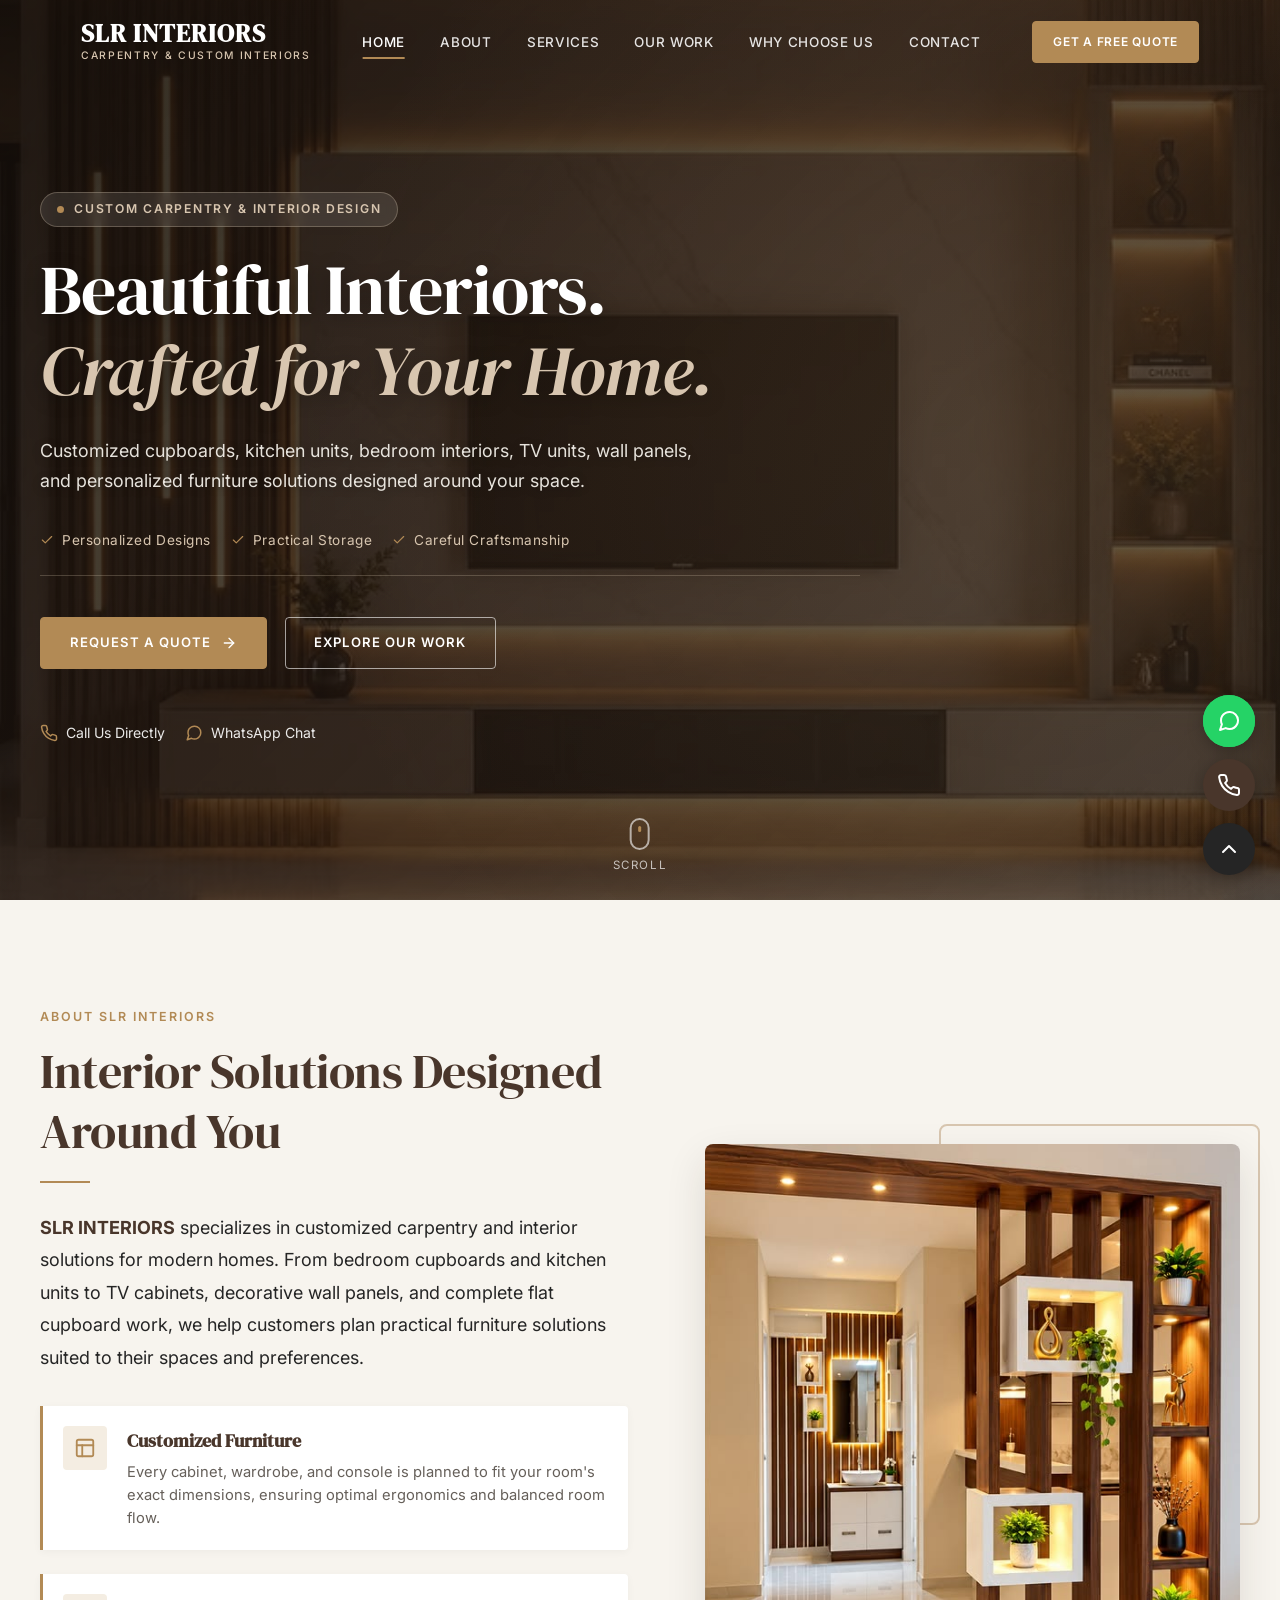
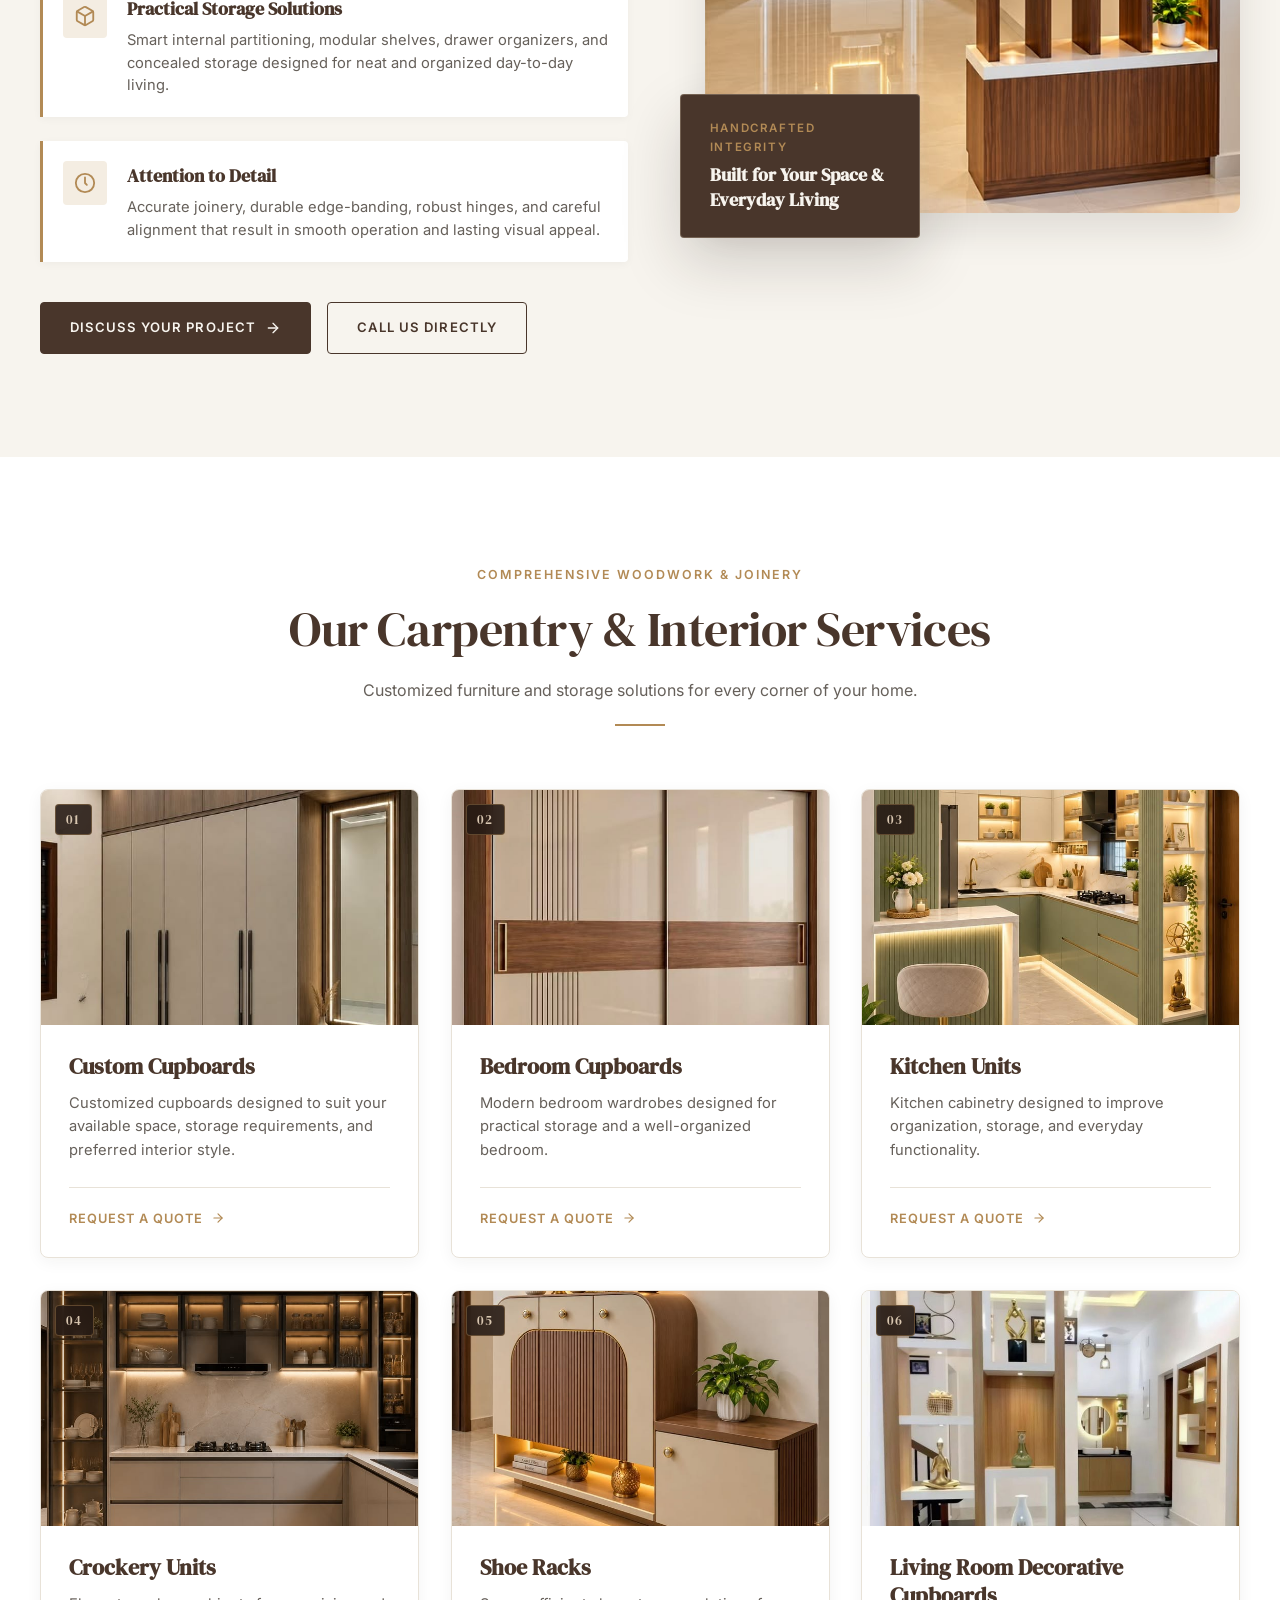
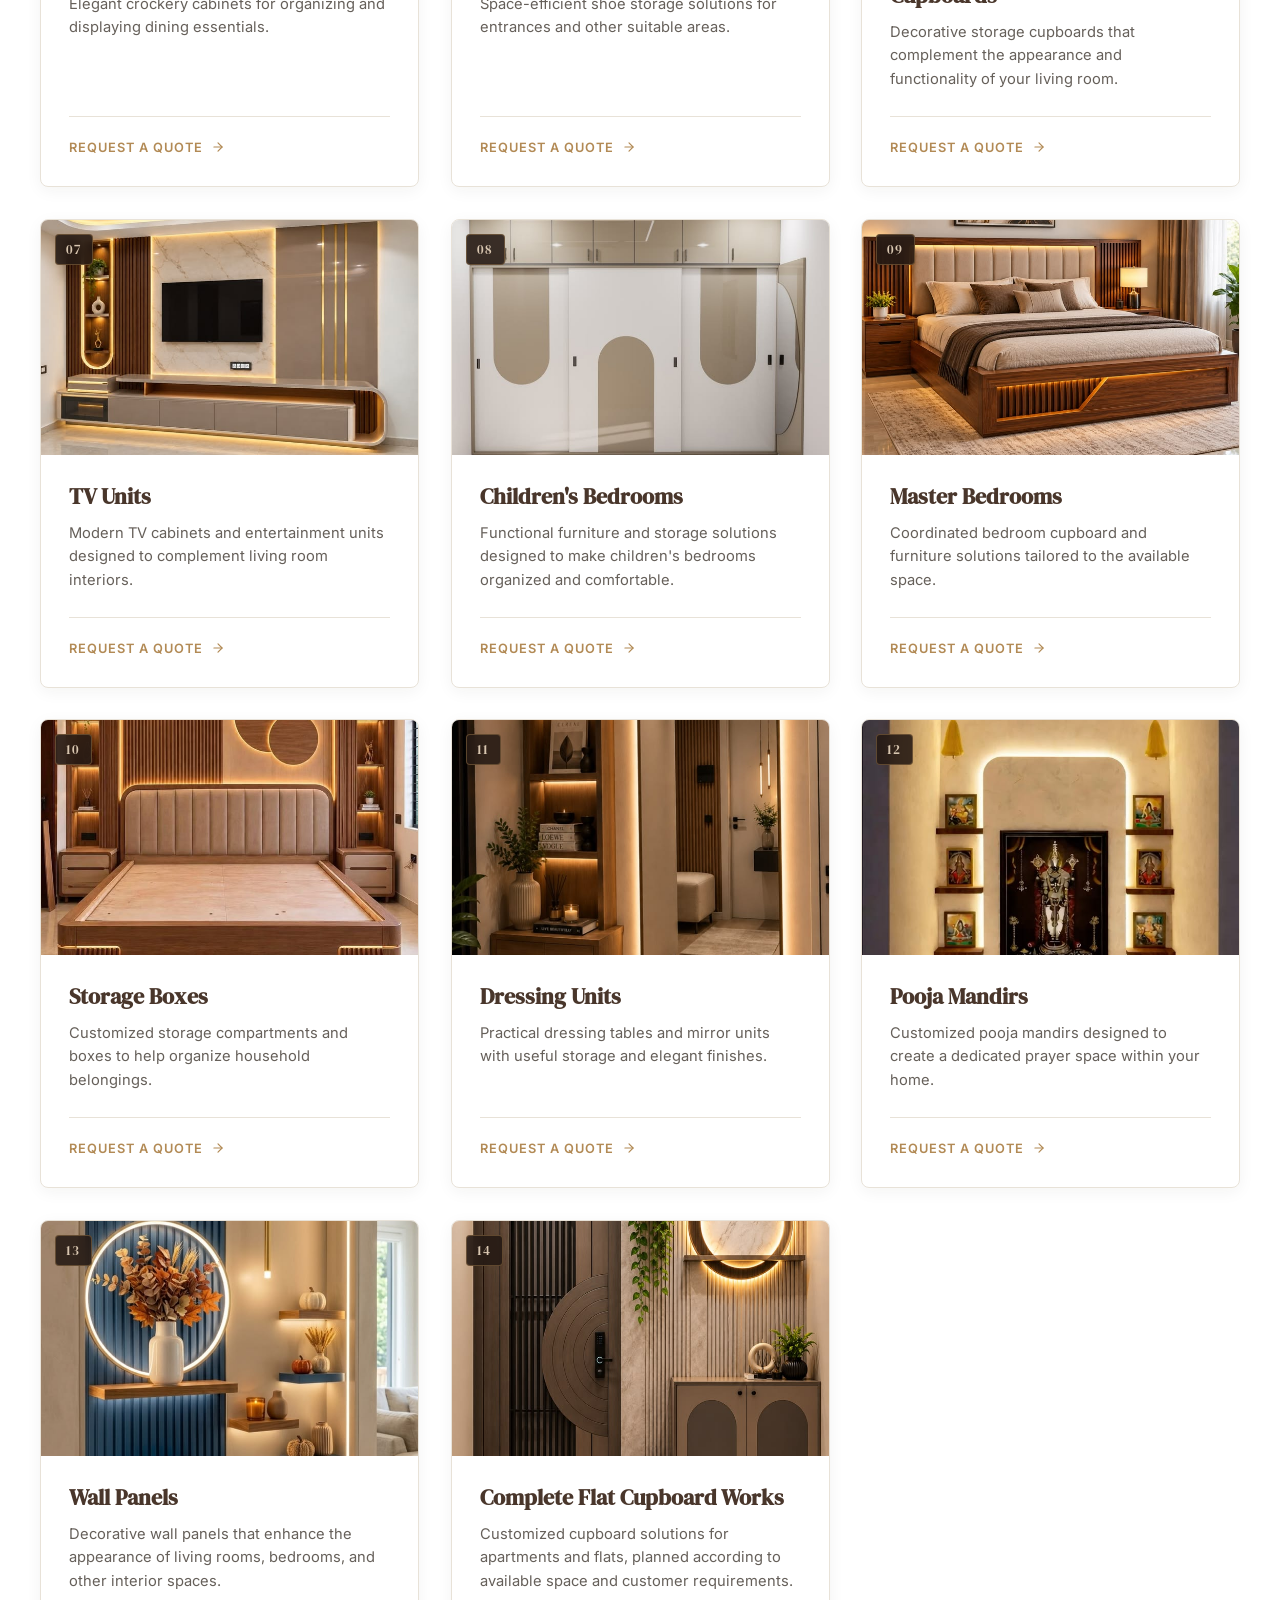
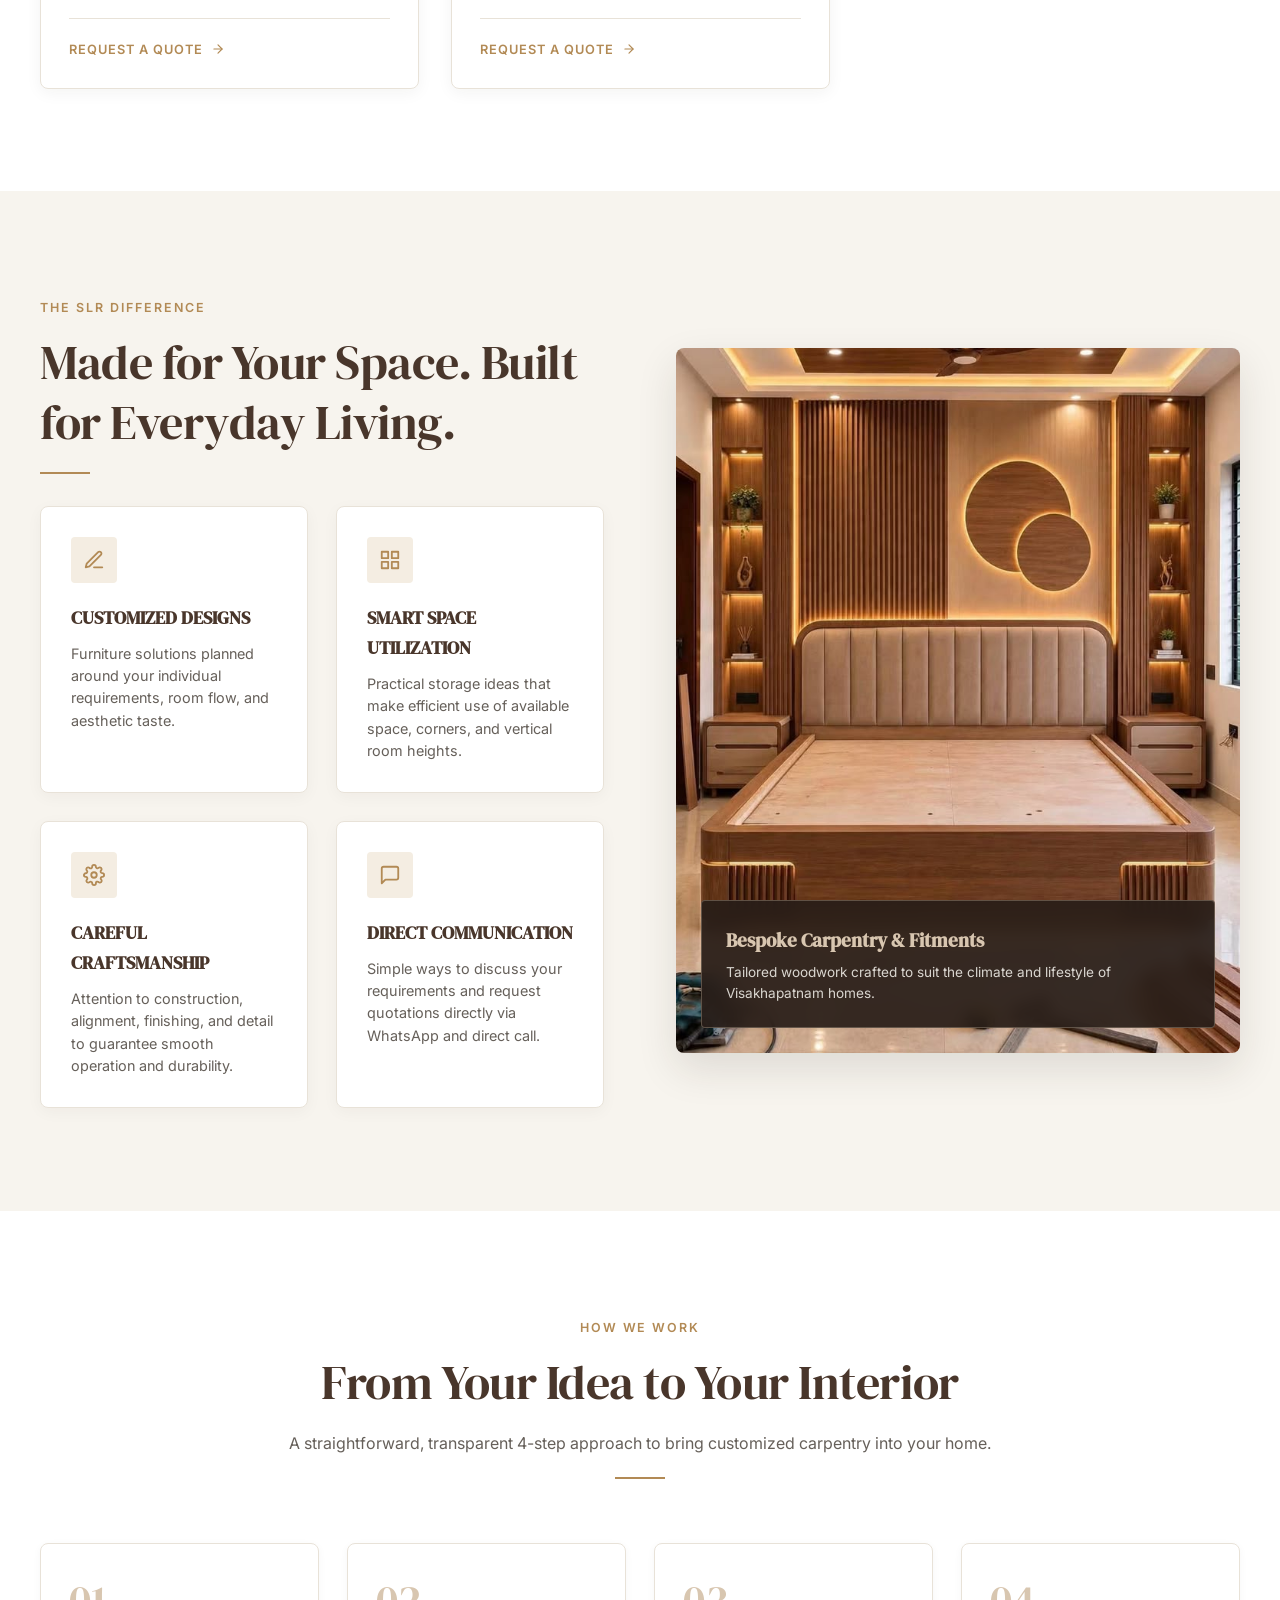
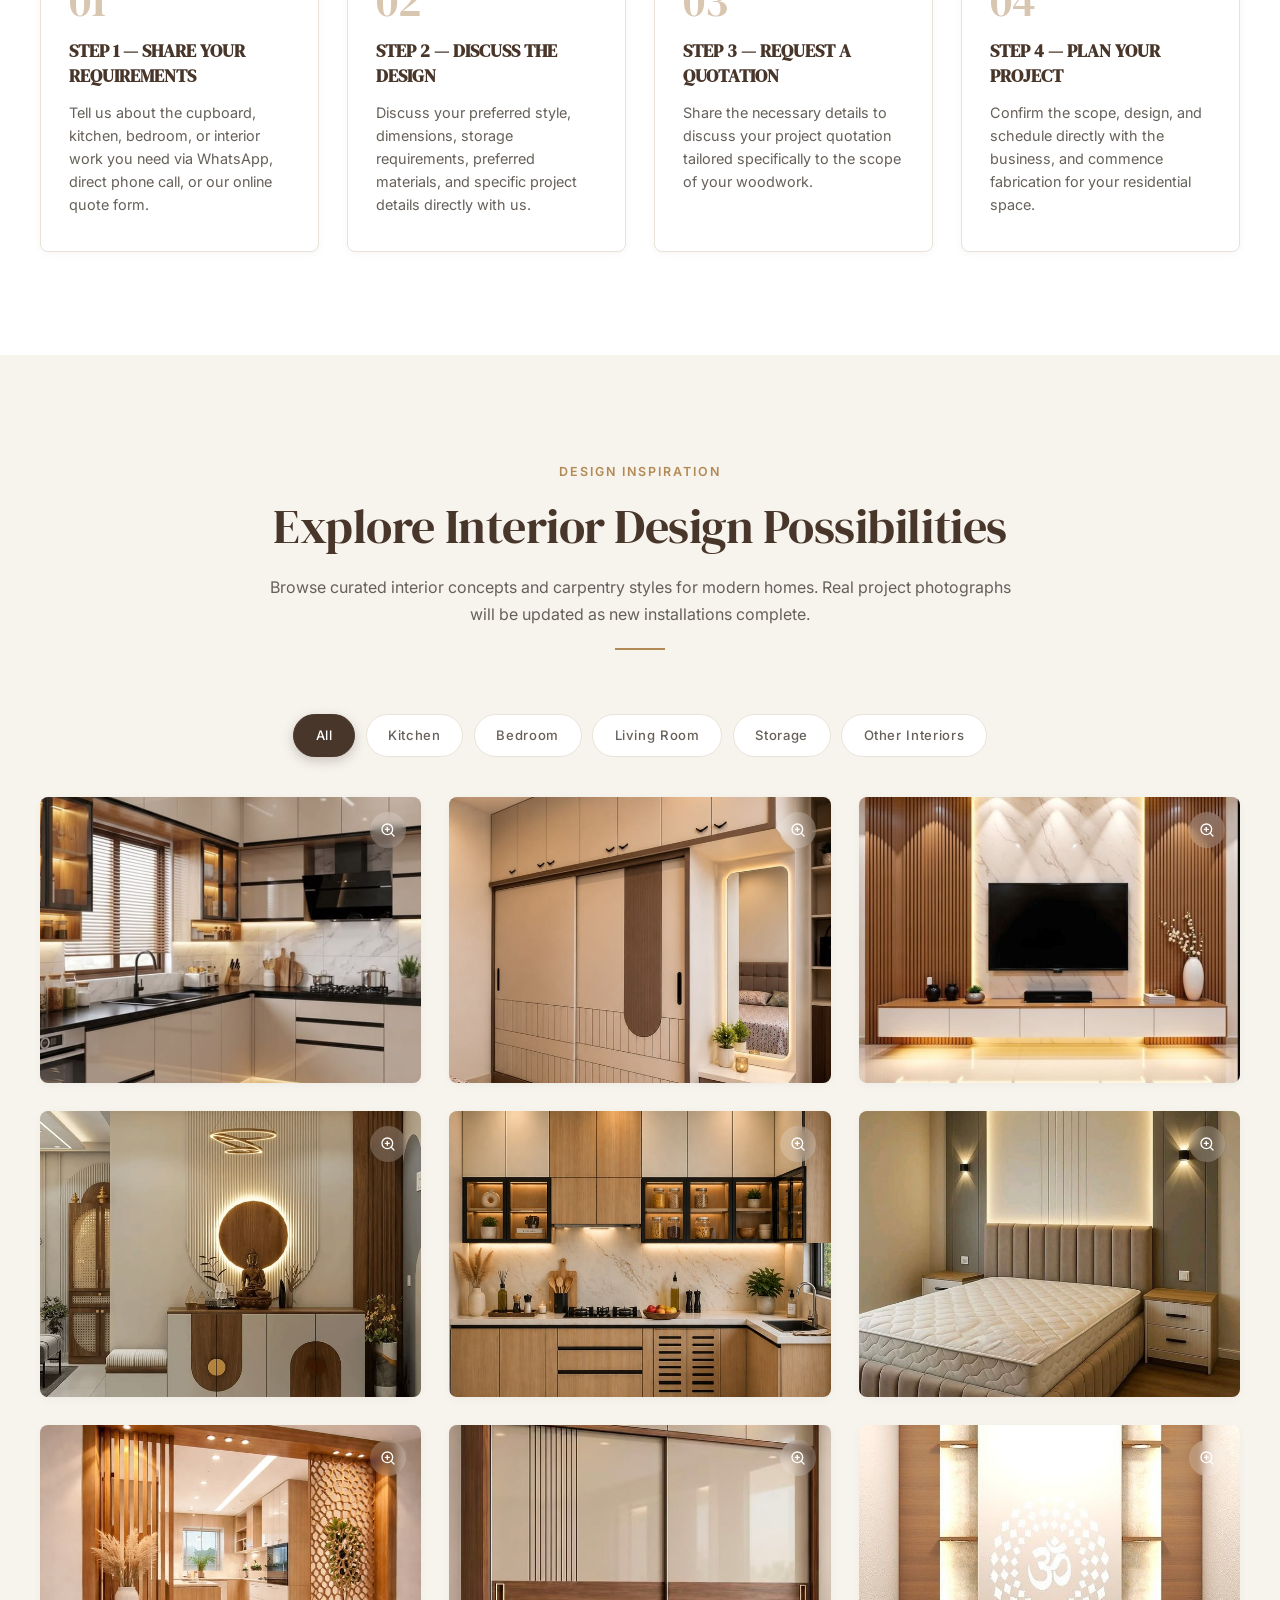
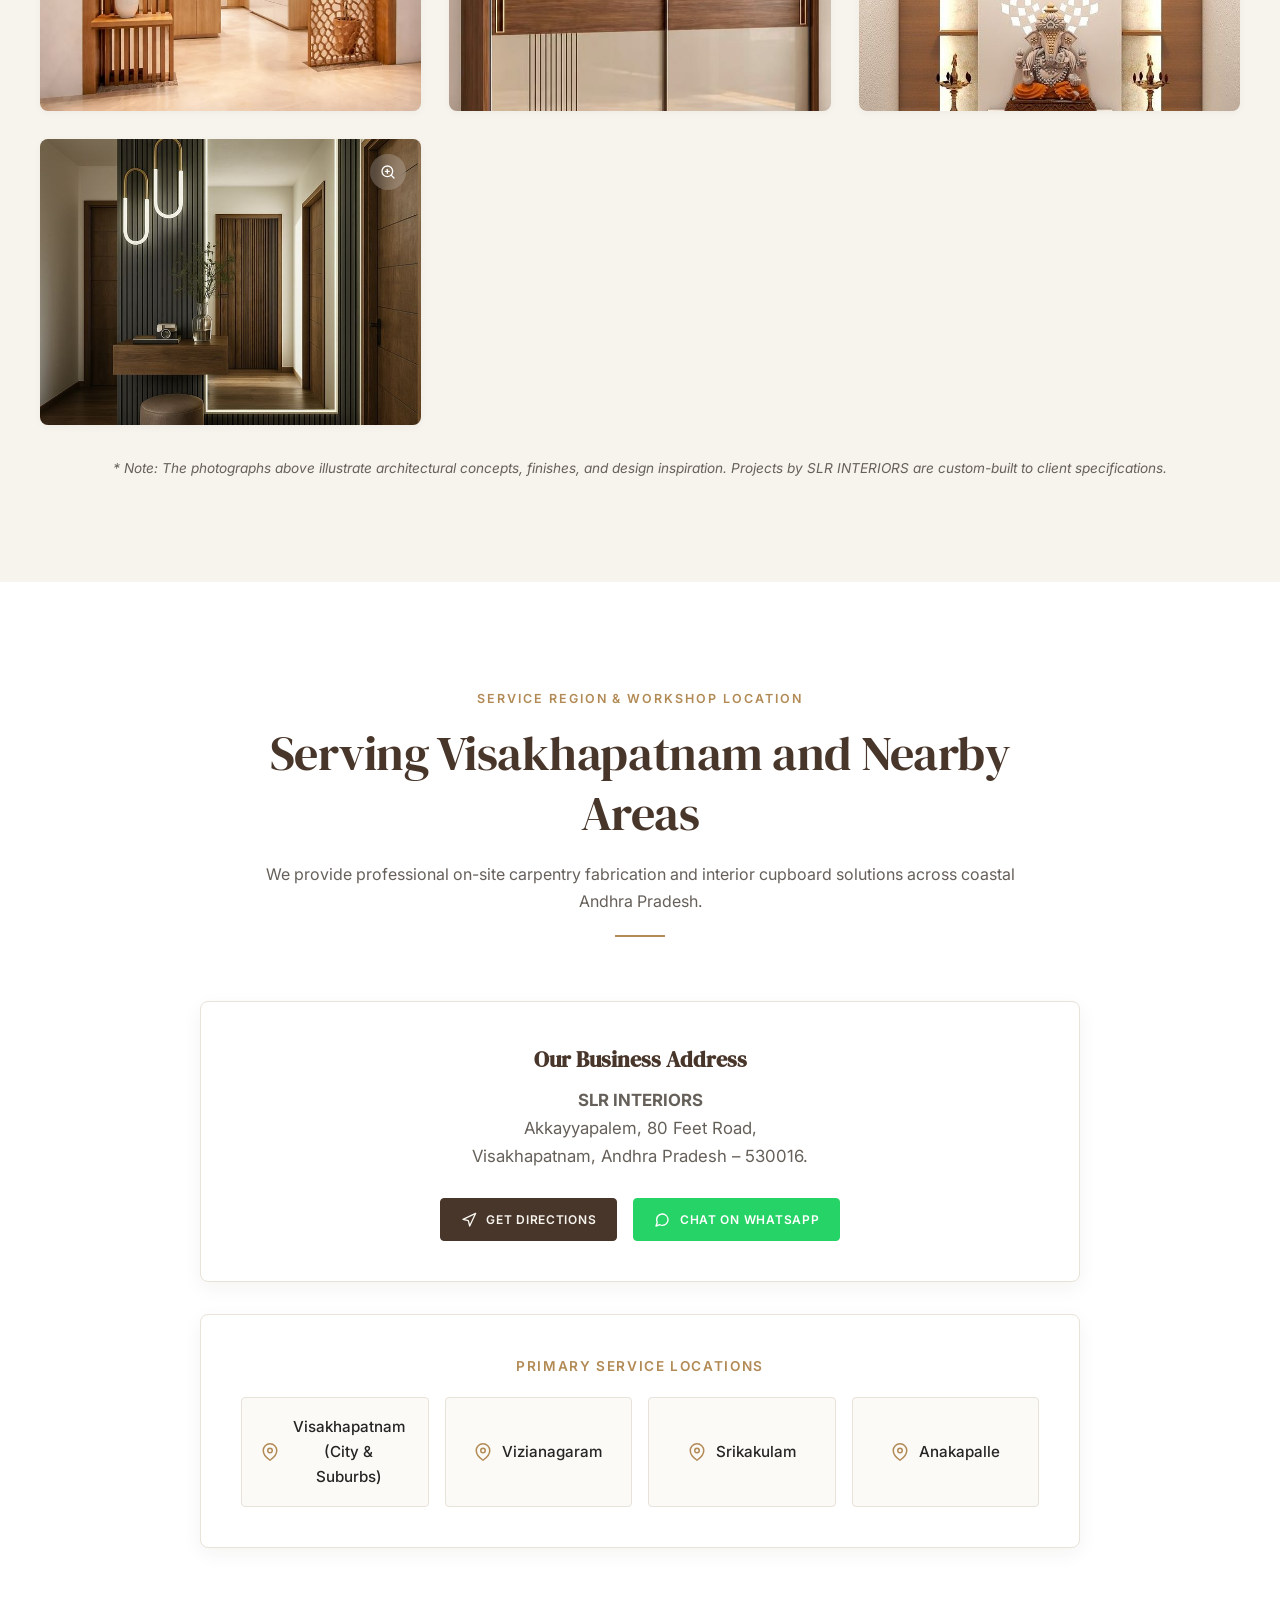
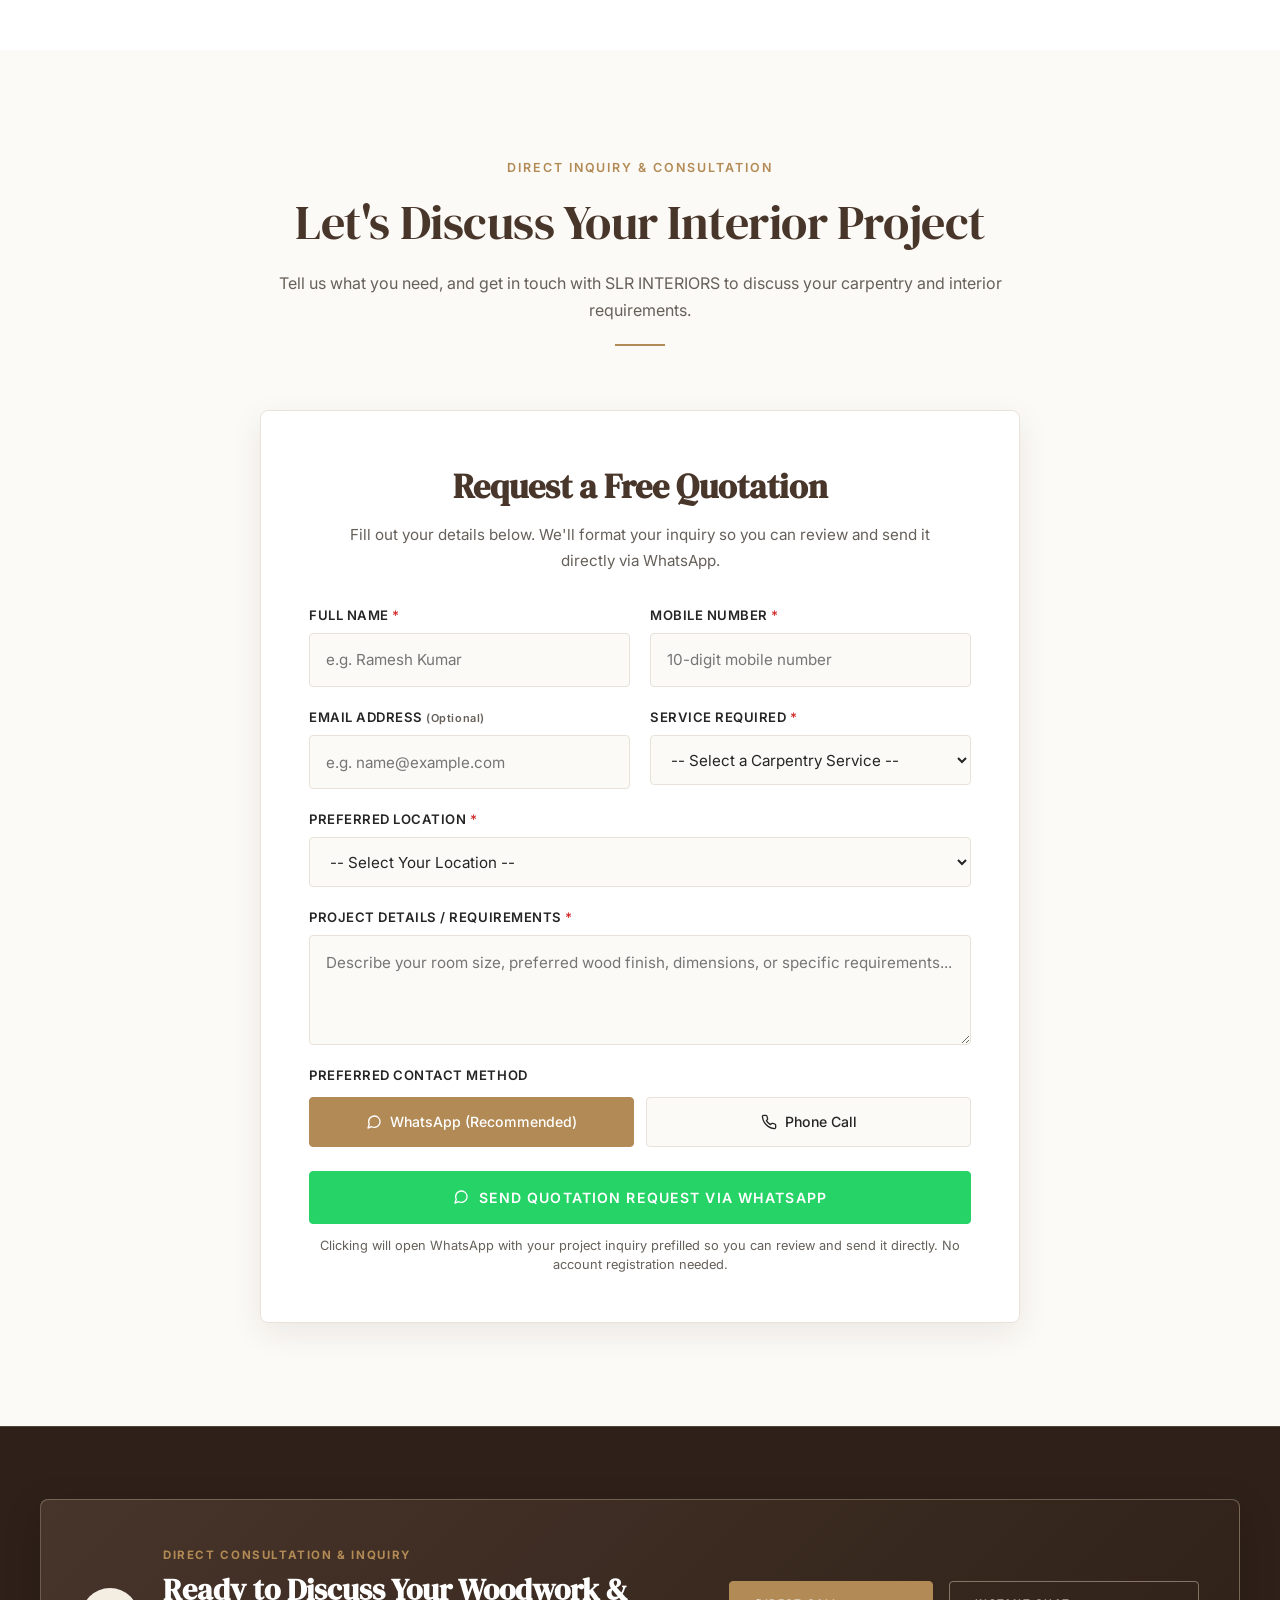
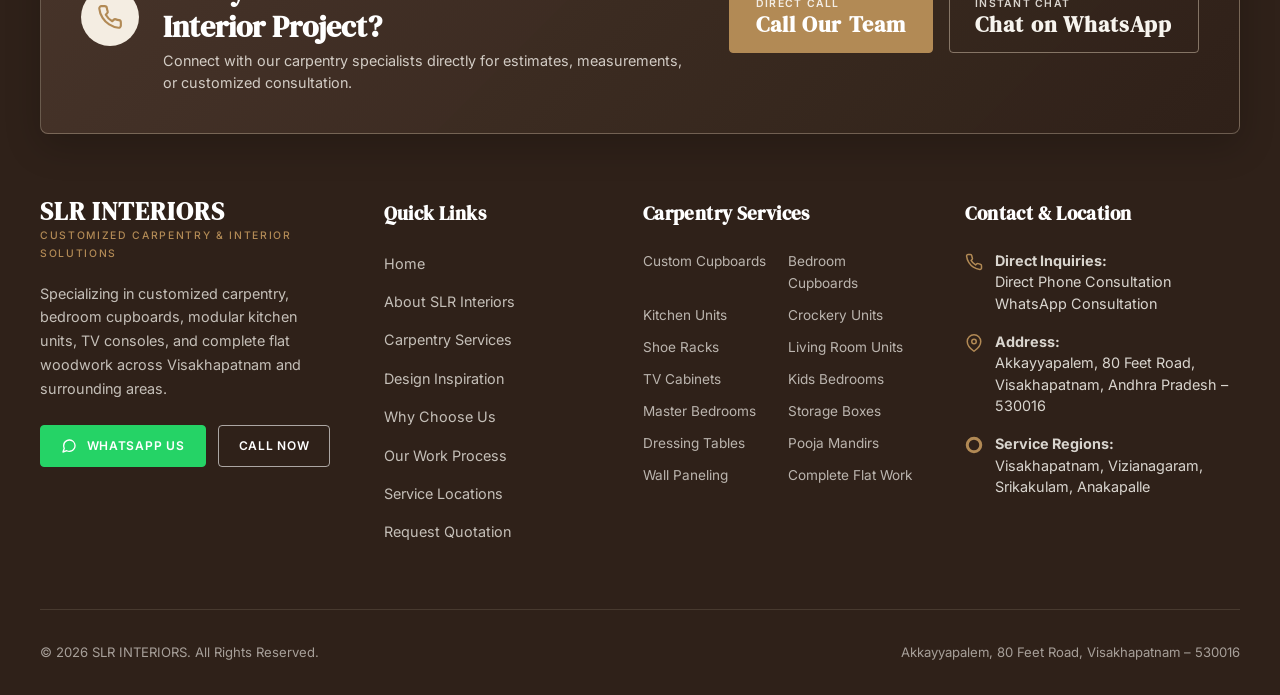
==== commit 10639680: "Use real SLR Images across all sections, fix contact smooth scroll redirect, and hide raw contact nu" ====
--- a/index.html
+++ b/index.html
@@ -44,7 +44,6 @@
     "name": "SLR INTERIORS",
     "description": "Customized carpentry, custom furniture, and interior solutions for modern homes in Visakhapatnam, Vizianagaram, Srikakulam, and Anakapalle.",
     "url": "https://slrinteriors.com/",
-    "telephone": "+91-7569888527",
     "image": "https://slrinteriors.com/assets/images/hero-interior.jpg",
     "address": {
       "@type": "PostalAddress",
@@ -126,7 +125,7 @@
 
       <!-- Primary Navigation CTA -->
       <div class="nav-cta">
-        <a href="#quote-section" class="btn btn-primary btn-sm">GET A FREE QUOTE</a>
+        <a href="#contact" class="btn btn-primary btn-sm">GET A FREE QUOTE</a>
       </div>
 
       <!-- Mobile Hamburger Button -->
@@ -162,15 +161,15 @@
       <a href="#why-us" style="--i: 5">Why Choose Us</a>
       <a href="#process" style="--i: 6">Work Process</a>
       <a href="#areas" style="--i: 7">Service Areas</a>
-      <a href="#quote-section" style="--i: 8">Contact &amp; Quote</a>
+      <a href="#contact" style="--i: 8">Contact &amp; Quote</a>
     </div>
     
     <div class="mobile-nav-footer">
-      <a href="#quote-section" class="btn btn-primary" style="width: 100%;">REQUEST A QUOTE</a>
+      <a href="#contact" class="btn btn-primary" style="width: 100%;">REQUEST A QUOTE</a>
       
       <div class="mobile-nav-contact-item">
         <svg viewBox="0 0 24 24" fill="none" stroke="currentColor" stroke-width="2" stroke-linecap="round" stroke-linejoin="round" aria-hidden="true"><path d="M22 16.92v3a2 2 0 0 1-2.18 2 19.79 19.79 0 0 1-8.63-3.07 19.5 19.5 0 0 1-6-6 19.79 19.79 0 0 1-3.07-8.67A2 2 0 0 1 4.11 2h3a2 2 0 0 1 2 1.72 12.84 12.84 0 0 0 .7 2.81 2 2 0 0 1-.45 2.11L8.09 9.91a16 16 0 0 0 6 6l1.27-1.27a2 2 0 0 1 2.11-.45 12.84 12.84 0 0 0 2.81.7A2 2 0 0 1 22 16.92z"></path></svg>
-        <a href="tel:7569888527">7569888527</a> / <a href="tel:9703503520">9703503520</a>
+        <a href="tel:7569888527">Direct Phone Consultation</a>
       </div>
 
       <div class="mobile-nav-contact-item">
@@ -224,7 +223,7 @@
           </div>
 
           <div class="hero-actions hero-animate-5">
-            <a href="#quote-section" class="btn btn-primary btn-shine">
+            <a href="#contact" class="btn btn-primary btn-shine">
               REQUEST A QUOTE
               <svg viewBox="0 0 24 24" fill="none" stroke="currentColor" stroke-width="2" stroke-linecap="round" stroke-linejoin="round" aria-hidden="true"><line x1="5" y1="12" x2="19" y2="12"></line><polyline points="12 5 19 12 12 19"></polyline></svg>
             </a>
@@ -237,12 +236,12 @@
           <div class="hero-quick-contact hero-animate-6">
             <a href="tel:7569888527" class="hero-contact-link" aria-label="Call SLR INTERIORS directly">
               <svg viewBox="0 0 24 24" fill="none" stroke="currentColor" stroke-width="2" stroke-linecap="round" stroke-linejoin="round" aria-hidden="true"><path d="M22 16.92v3a2 2 0 0 1-2.18 2 19.79 19.79 0 0 1-8.63-3.07 19.5 19.5 0 0 1-6-6 19.79 19.79 0 0 1-3.07-8.67A2 2 0 0 1 4.11 2h3a2 2 0 0 1 2 1.72 12.84 12.84 0 0 0 .7 2.81 2 2 0 0 1-.45 2.11L8.09 9.91a16 16 0 0 0 6 6l1.27-1.27a2 2 0 0 1 2.11-.45 12.84 12.84 0 0 0 2.81.7A2 2 0 0 1 22 16.92z"></path></svg>
-              <span>Call: 7569888527</span>
+              <span>Call Us Directly</span>
             </a>
 
             <a href="https://wa.me/917569888527" target="_blank" rel="noopener noreferrer" class="hero-contact-link" aria-label="Chat with SLR INTERIORS on WhatsApp">
               <svg viewBox="0 0 24 24" fill="none" stroke="currentColor" stroke-width="2" stroke-linecap="round" stroke-linejoin="round" aria-hidden="true"><path d="M21 11.5a8.38 8.38 0 0 1-.9 3.8 8.5 8.5 0 0 1-7.6 4.7 8.38 8.38 0 0 1-3.8-.9L3 21l1.9-5.7a8.38 8.38 0 0 1-.9-3.8 8.5 8.5 0 0 1 4.7-7.6 8.38 8.38 0 0 1 3.8-.9h.5a8.48 8.48 0 0 1 8 8v.5z"></path></svg>
-              <span>WhatsApp Us</span>
+              <span>WhatsApp Chat</span>
             </a>
           </div>
 
@@ -309,12 +308,12 @@
             </div>
 
             <div class="about-actions">
-              <a href="#quote-section" class="btn btn-walnut">
+              <a href="#contact" class="btn btn-walnut">
                 DISCUSS YOUR PROJECT
                 <svg viewBox="0 0 24 24" fill="none" stroke="currentColor" stroke-width="2" stroke-linecap="round" stroke-linejoin="round" aria-hidden="true"><line x1="5" y1="12" x2="19" y2="12"></line><polyline points="12 5 19 12 12 19"></polyline></svg>
               </a>
               <a href="tel:7569888527" class="btn btn-outline">
-                CALL 7569888527
+                CALL US DIRECTLY
               </a>
             </div>
 
@@ -978,7 +977,7 @@
     <!-- ========================================================================
          CONTACT & QUOTATION REQUEST FORM SECTION
          ======================================================================== -->
-    <section class="section contact-section" id="quote-section" aria-label="Request a Quotation">
+    <section class="section contact-section" id="contact" aria-label="Contact and Request a Quotation">
       <div class="container">
         
         <div class="section-header reveal">
@@ -988,7 +987,7 @@
           <div class="divider-brass"></div>
         </div>
 
-        <div class="quote-form-wrapper" id="contact">
+        <div class="quote-form-wrapper" id="quote-section">
           
           <!-- Interactive Quotation Form (Centered, Direct Contact Block Removed) -->
           <div class="quote-form-container reveal">
@@ -1125,26 +1124,26 @@
   <footer class="site-footer" role="contentinfo">
     <div class="container">
 
-      <!-- Prominent Direct Phone Call Banner in Footer -->
+      <!-- Prominent Direct Phone & WhatsApp Call Banner in Footer -->
       <div class="footer-call-card reveal">
         <div class="footer-call-left">
           <div class="footer-call-icon-box">
             <svg viewBox="0 0 24 24" fill="none" stroke="currentColor" stroke-width="2" stroke-linecap="round" stroke-linejoin="round" width="26" height="26" aria-hidden="true"><path d="M22 16.92v3a2 2 0 0 1-2.18 2 19.79 19.79 0 0 1-8.63-3.07 19.5 19.5 0 0 1-6-6 19.79 19.79 0 0 1-3.07-8.67A2 2 0 0 1 4.11 2h3a2 2 0 0 1 2 1.72 12.84 12.84 0 0 0 .7 2.81 2 2 0 0 1-.45 2.11L8.09 9.91a16 16 0 0 0 6 6l1.27-1.27a2 2 0 0 1 2.11-.45 12.84 12.84 0 0 0 2.81.7A2 2 0 0 1 22 16.92z"></path></svg>
           </div>
           <div>
-            <span class="footer-call-badge">DIRECT PHONE &amp; WHATSAPP INQUIRY</span>
+            <span class="footer-call-badge">DIRECT CONSULTATION &amp; INQUIRY</span>
             <h3 class="footer-call-heading">Ready to Discuss Your Woodwork &amp; Interior Project?</h3>
-            <p class="footer-call-desc">Call our carpentry specialists directly for estimates, measurements, or customized consultation.</p>
+            <p class="footer-call-desc">Connect with our carpentry specialists directly for estimates, measurements, or customized consultation.</p>
           </div>
         </div>
         <div class="footer-call-actions">
           <a href="tel:7569888527" class="footer-phone-btn">
-            <span class="footer-phone-tag">PRIMARY CALL / WHATSAPP</span>
-            <span class="footer-phone-num">7569888527</span>
+            <span class="footer-phone-tag">DIRECT CALL</span>
+            <span class="footer-phone-num">Call Our Team</span>
           </a>
-          <a href="tel:9703503520" class="footer-phone-btn footer-phone-alt">
-            <span class="footer-phone-tag">SECONDARY PHONE</span>
-            <span class="footer-phone-num">9703503520</span>
+          <a href="https://wa.me/917569888527?text=Hello%20SLR%20INTERIORS%2C%20I%20would%20like%20to%20inquire%20about%20interior%20woodwork%20services." target="_blank" rel="noopener noreferrer" class="footer-phone-btn footer-phone-alt">
+            <span class="footer-phone-tag">INSTANT CHAT</span>
+            <span class="footer-phone-num">Chat on WhatsApp</span>
           </a>
         </div>
       </div>
@@ -1212,9 +1211,9 @@
             <div class="footer-contact-item">
               <svg viewBox="0 0 24 24" fill="none" stroke="currentColor" stroke-width="2" stroke-linecap="round" stroke-linejoin="round" aria-hidden="true"><path d="M22 16.92v3a2 2 0 0 1-2.18 2 19.79 19.79 0 0 1-8.63-3.07 19.5 19.5 0 0 1-6-6 19.79 19.79 0 0 1-3.07-8.67A2 2 0 0 1 4.11 2h3a2 2 0 0 1 2 1.72 12.84 12.84 0 0 0 .7 2.81 2 2 0 0 1-.45 2.11L8.09 9.91a16 16 0 0 0 6 6l1.27-1.27a2 2 0 0 1 2.11-.45 12.84 12.84 0 0 0 2.81.7A2 2 0 0 1 22 16.92z"></path></svg>
               <div>
-                <strong>Call Us:</strong><br>
-                <a href="tel:7569888527">7569888527</a><br>
-                <a href="tel:9703503520">9703503520</a>
+                <strong>Direct Inquiries:</strong><br>
+                <a href="tel:7569888527">Direct Phone Consultation</a><br>
+                <a href="https://wa.me/917569888527" target="_blank" rel="noopener noreferrer">WhatsApp Consultation</a>
               </div>
             </div>
 
@@ -1268,7 +1267,7 @@
     <!-- Floating Call -->
     <a href="tel:7569888527" 
        class="floating-btn floating-call" 
-       aria-label="Call SLR INTERIORS at 7569888527">
+       aria-label="Call SLR INTERIORS directly">
       <svg viewBox="0 0 24 24" fill="none" stroke="currentColor" stroke-width="2" stroke-linecap="round" stroke-linejoin="round" aria-hidden="true"><path d="M22 16.92v3a2 2 0 0 1-2.18 2 19.79 19.79 0 0 1-8.63-3.07 19.5 19.5 0 0 1-6-6 19.79 19.79 0 0 1-3.07-8.67A2 2 0 0 1 4.11 2h3a2 2 0 0 1 2 1.72 12.84 12.84 0 0 0 .7 2.81 2 2 0 0 1-.45 2.11L8.09 9.91a16 16 0 0 0 6 6l1.27-1.27a2 2 0 0 1 2.11-.45 12.84 12.84 0 0 0 2.81.7A2 2 0 0 1 22 16.92z"></path></svg>
     </a>
 
--- a/style.css
+++ b/style.css
@@ -67,6 +67,14 @@
   overflow-x: hidden;
 }
 
+/* Ensure smooth section navigation with floating header clearance */
+section[id],
+#contact,
+#quote-section,
+.contact-section {
+  scroll-margin-top: calc(var(--header-height) + 1.25rem);
+}
+
 /* ==========================================================================
    PAGE PRELOADER (Minimal Luxury Architectural Reveal)
    ========================================================================== */
@@ -2442,6 +2450,13 @@
 
 /* Tablet & Mobile (<= 768px) */
 @media (max-width: 768px) {
+  section[id],
+  #contact,
+  #quote-section,
+  .contact-section {
+    scroll-margin-top: 68px;
+  }
+
   .nav-menu,
   .nav-cta .btn {
     display: none;
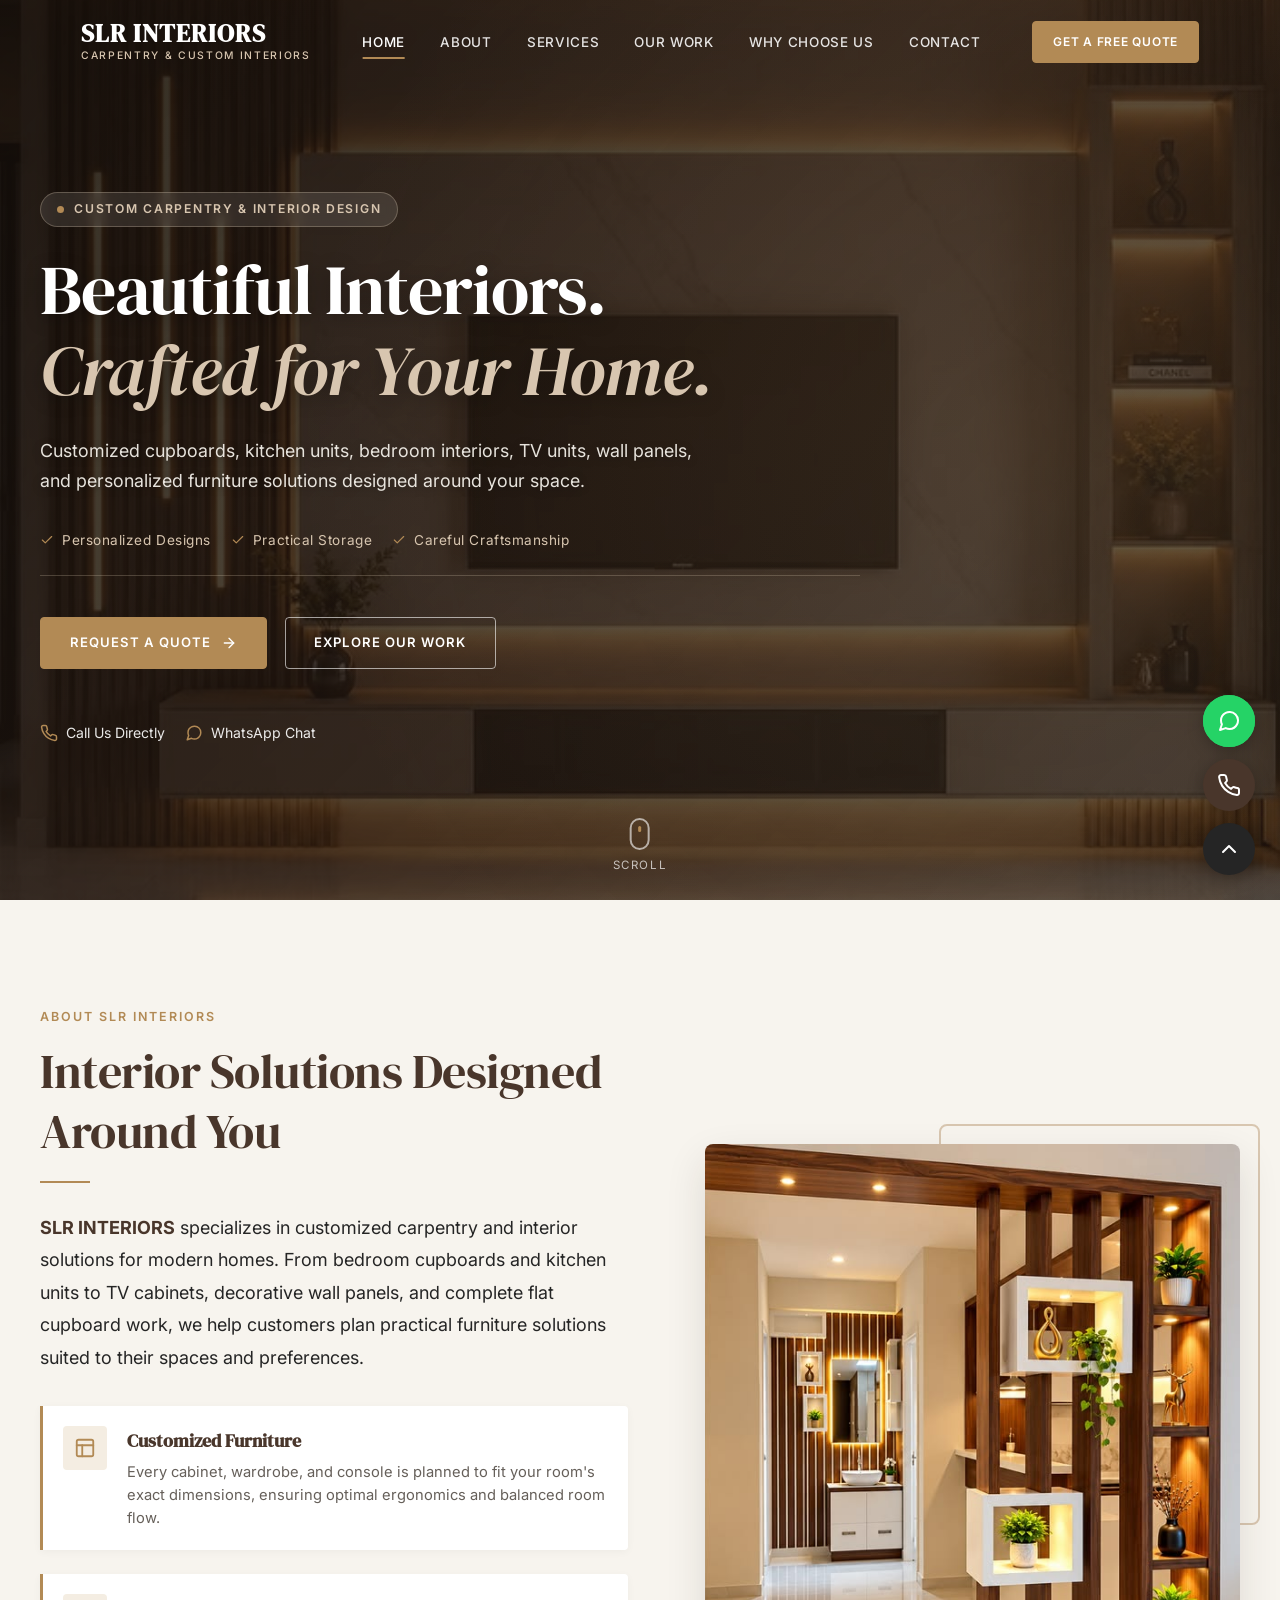
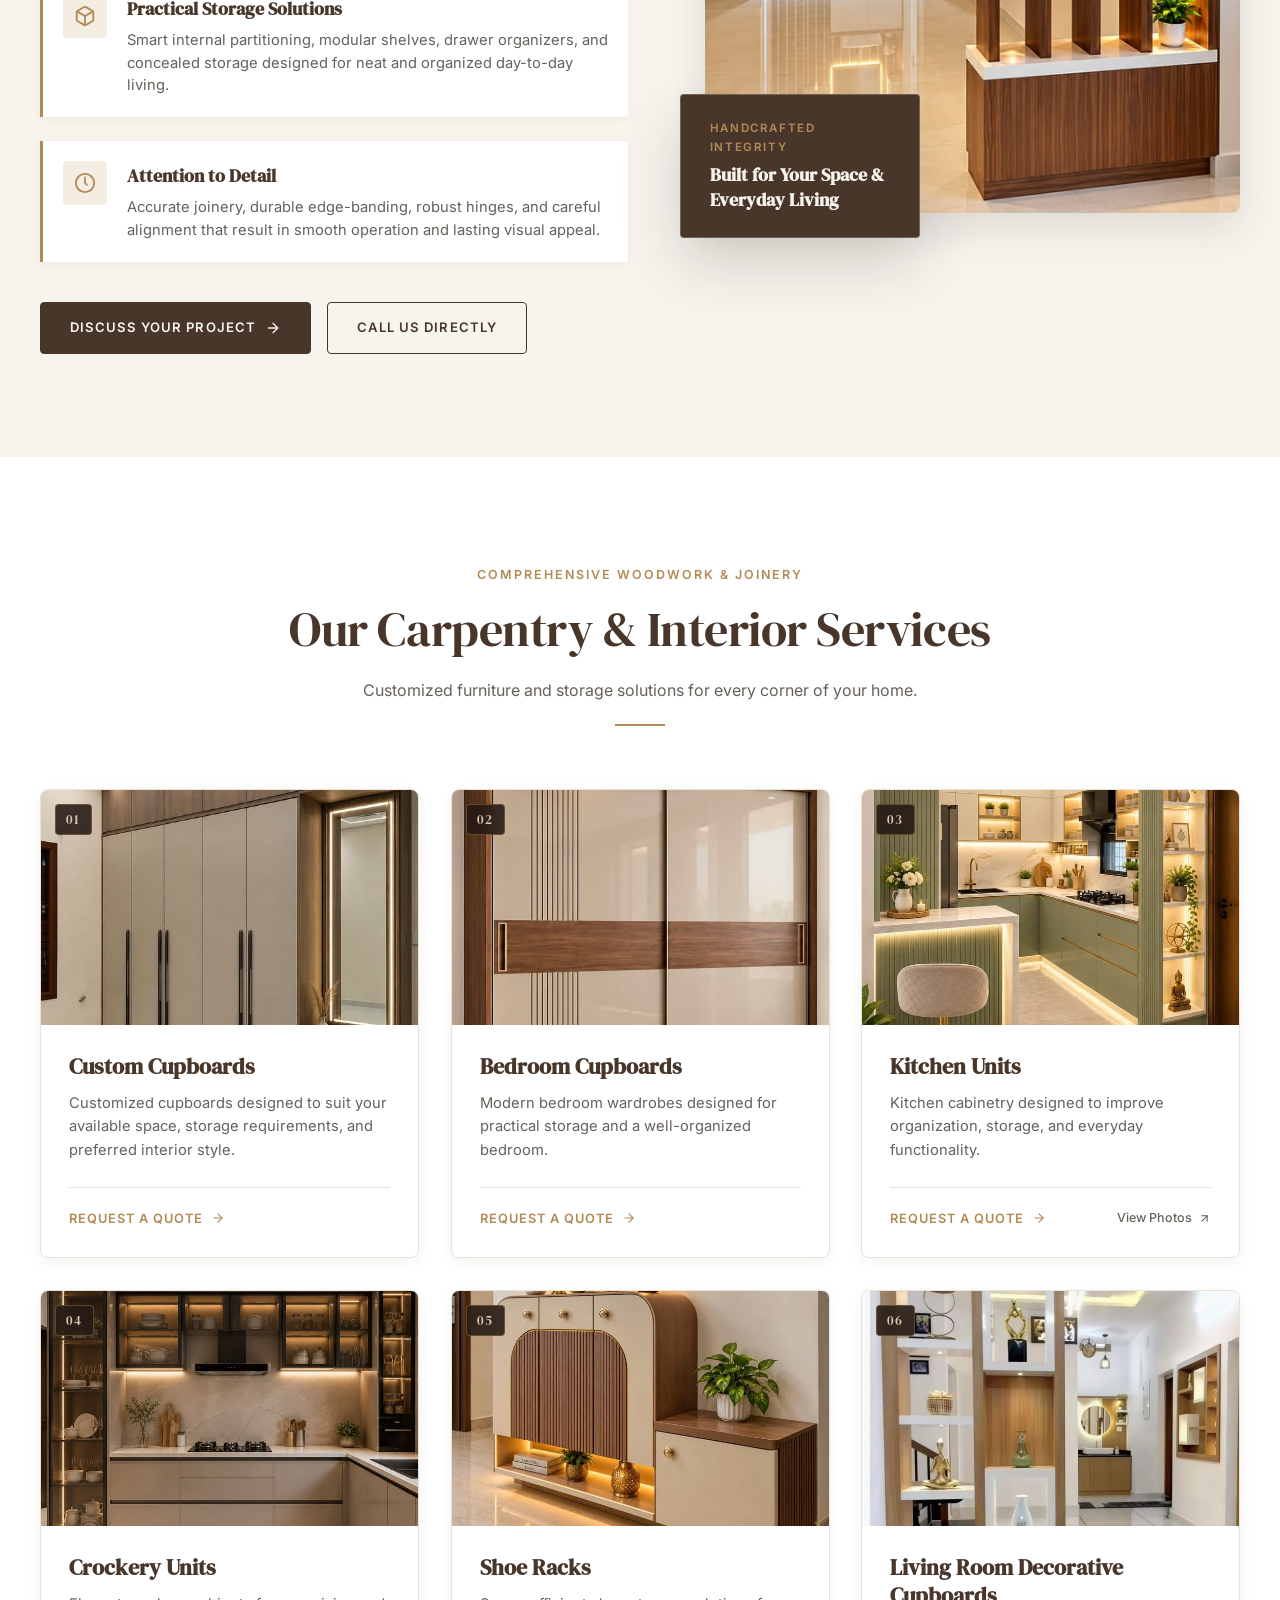
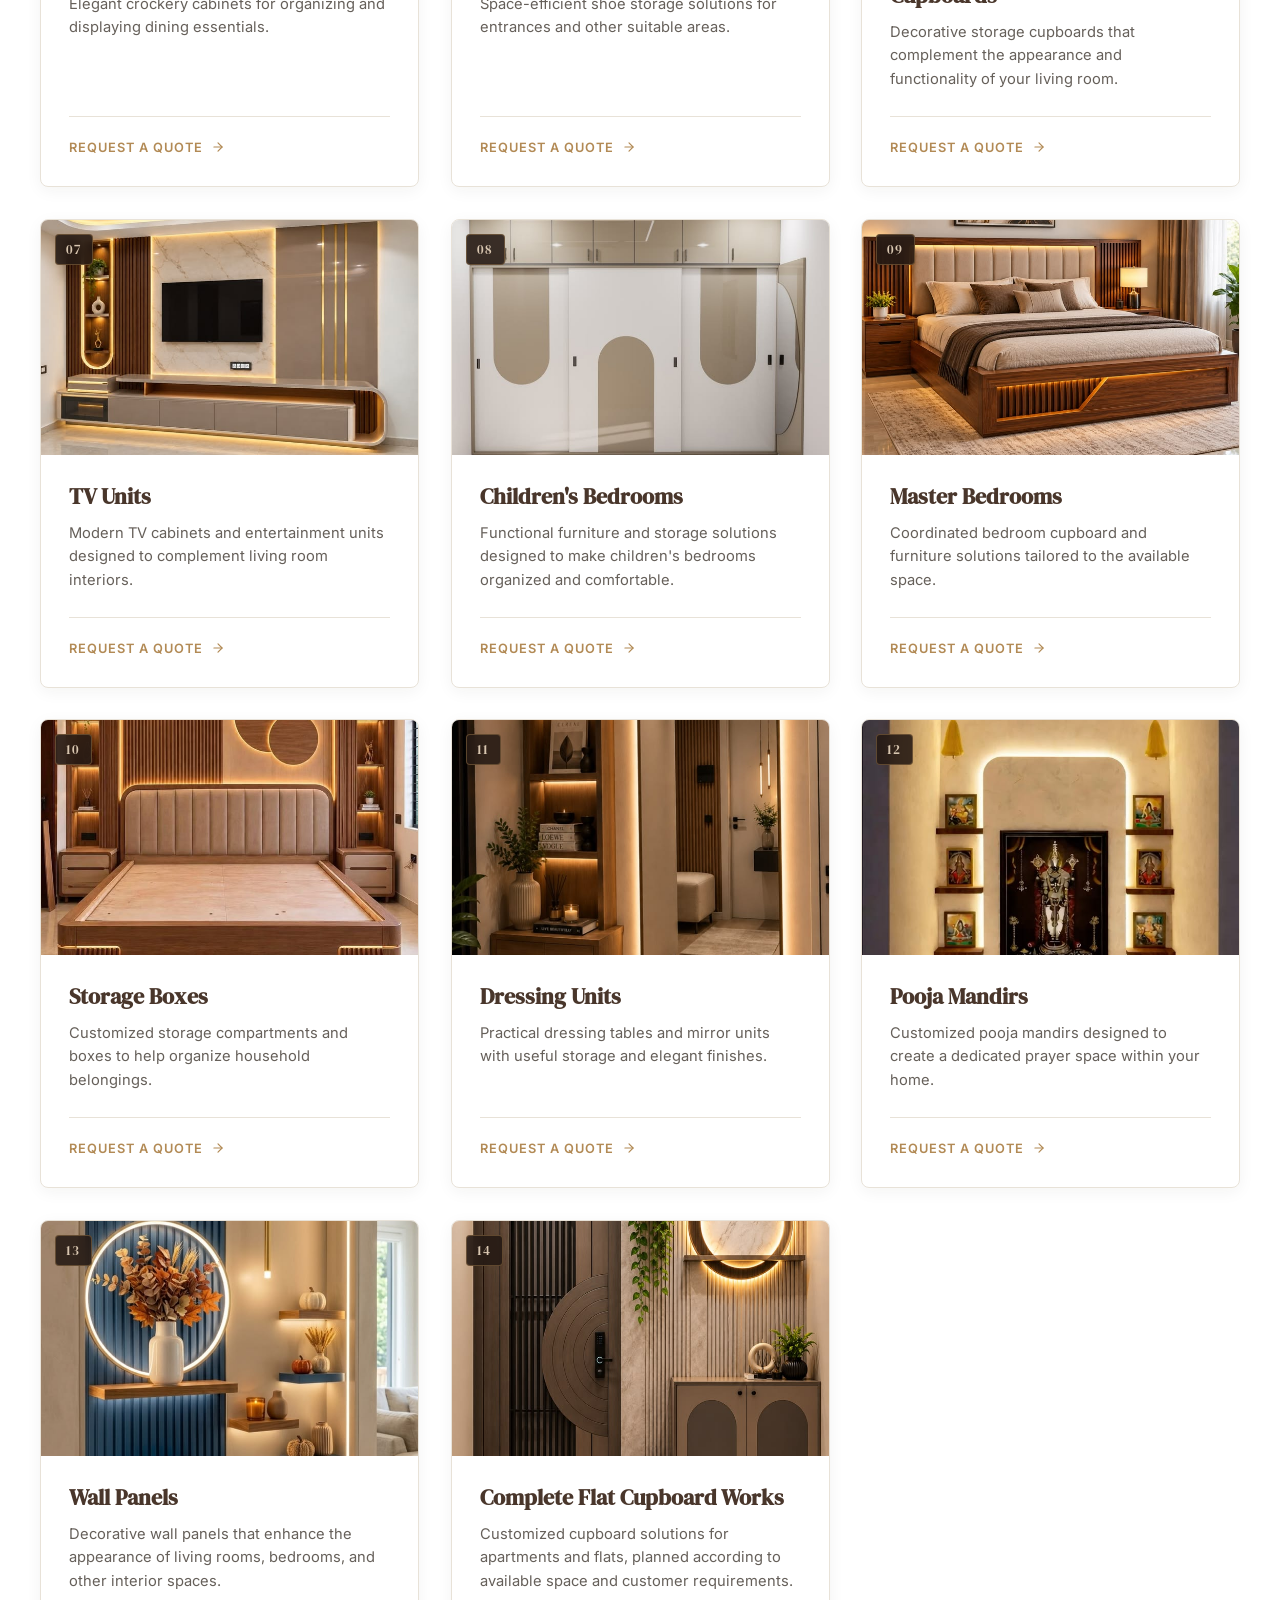
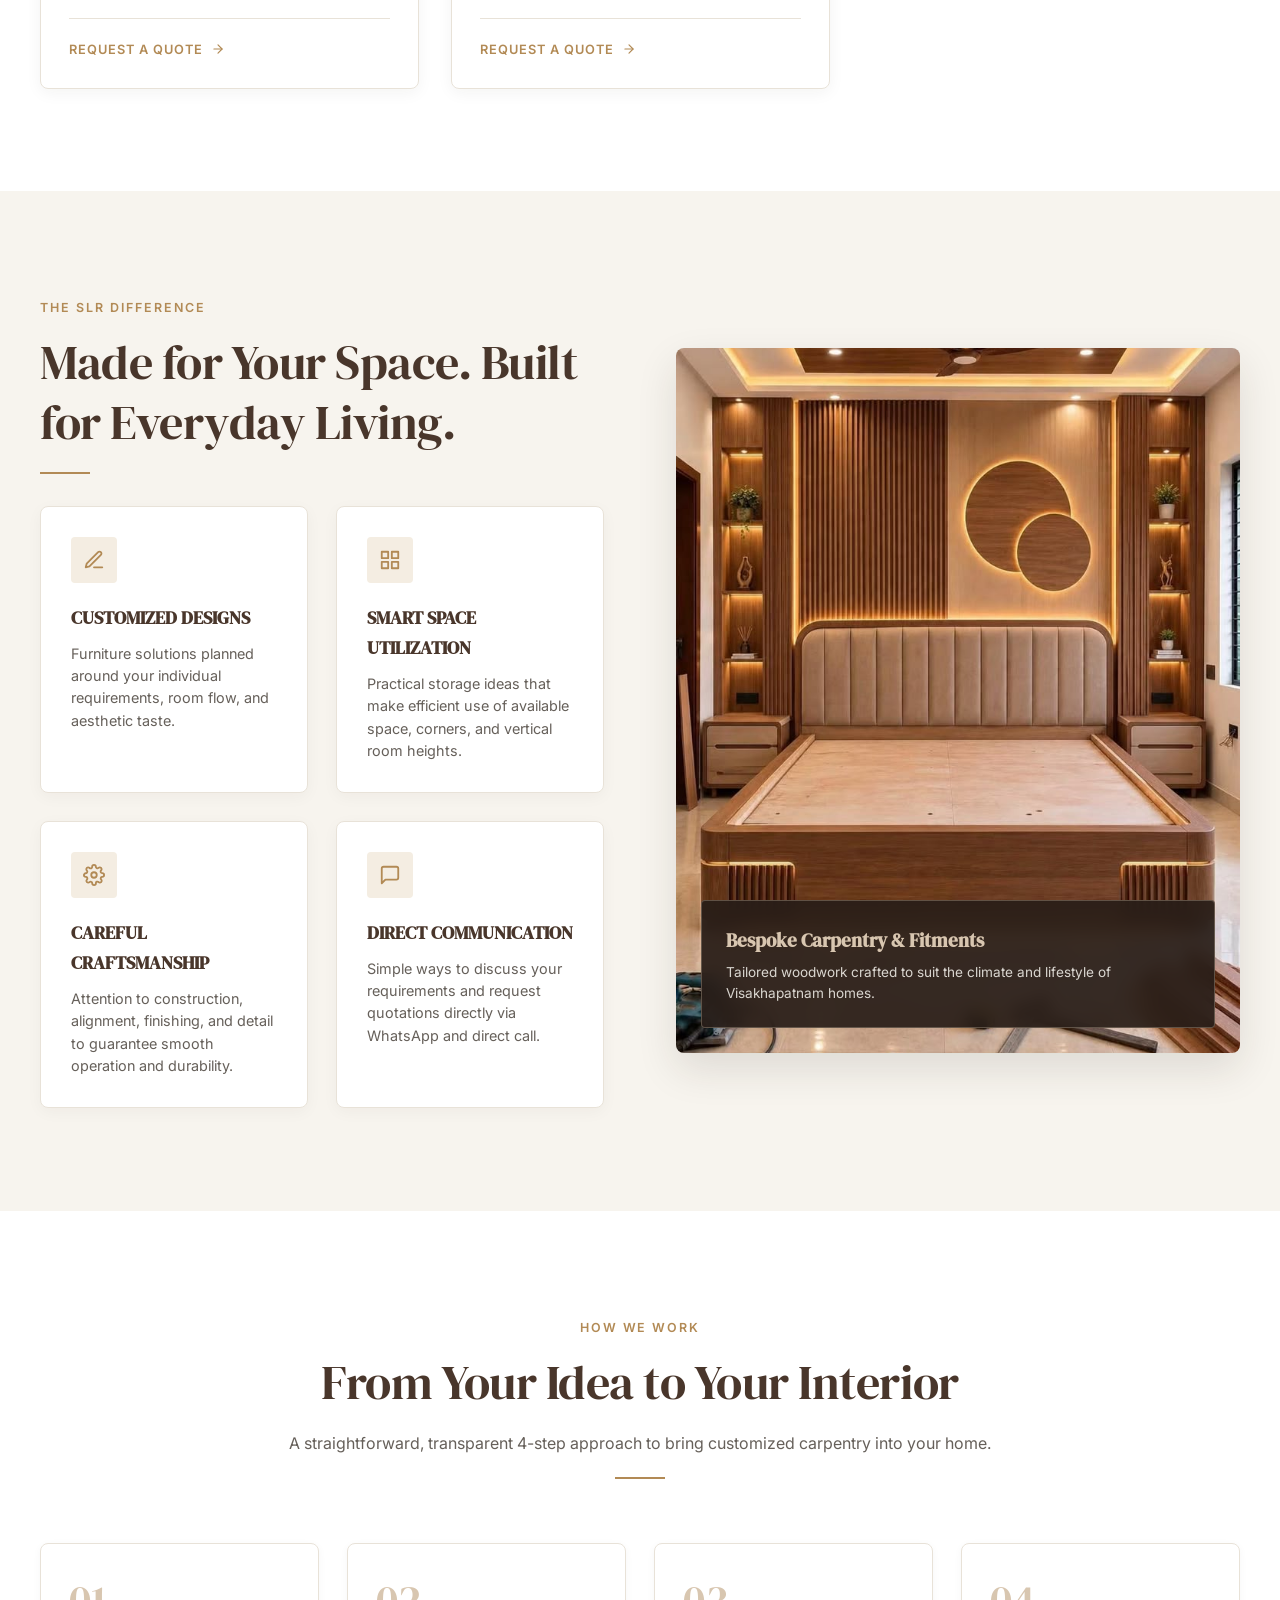
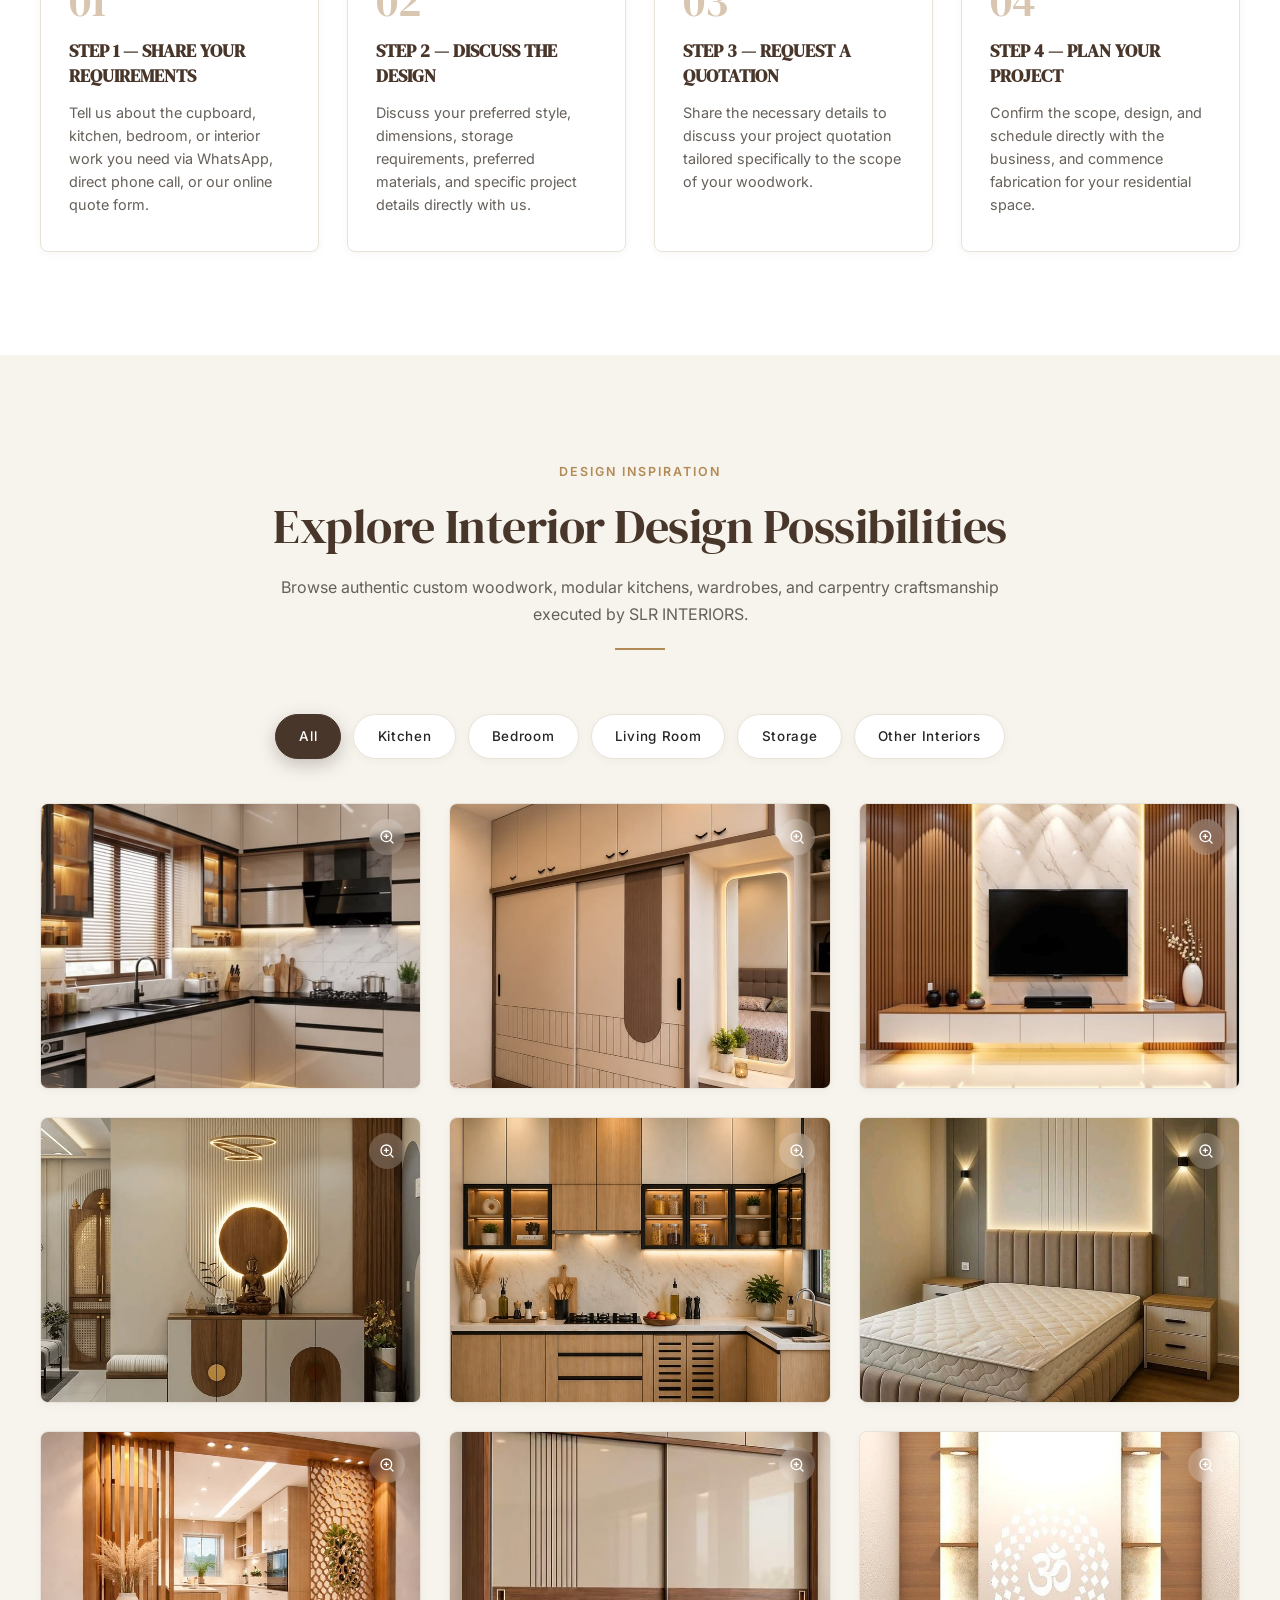
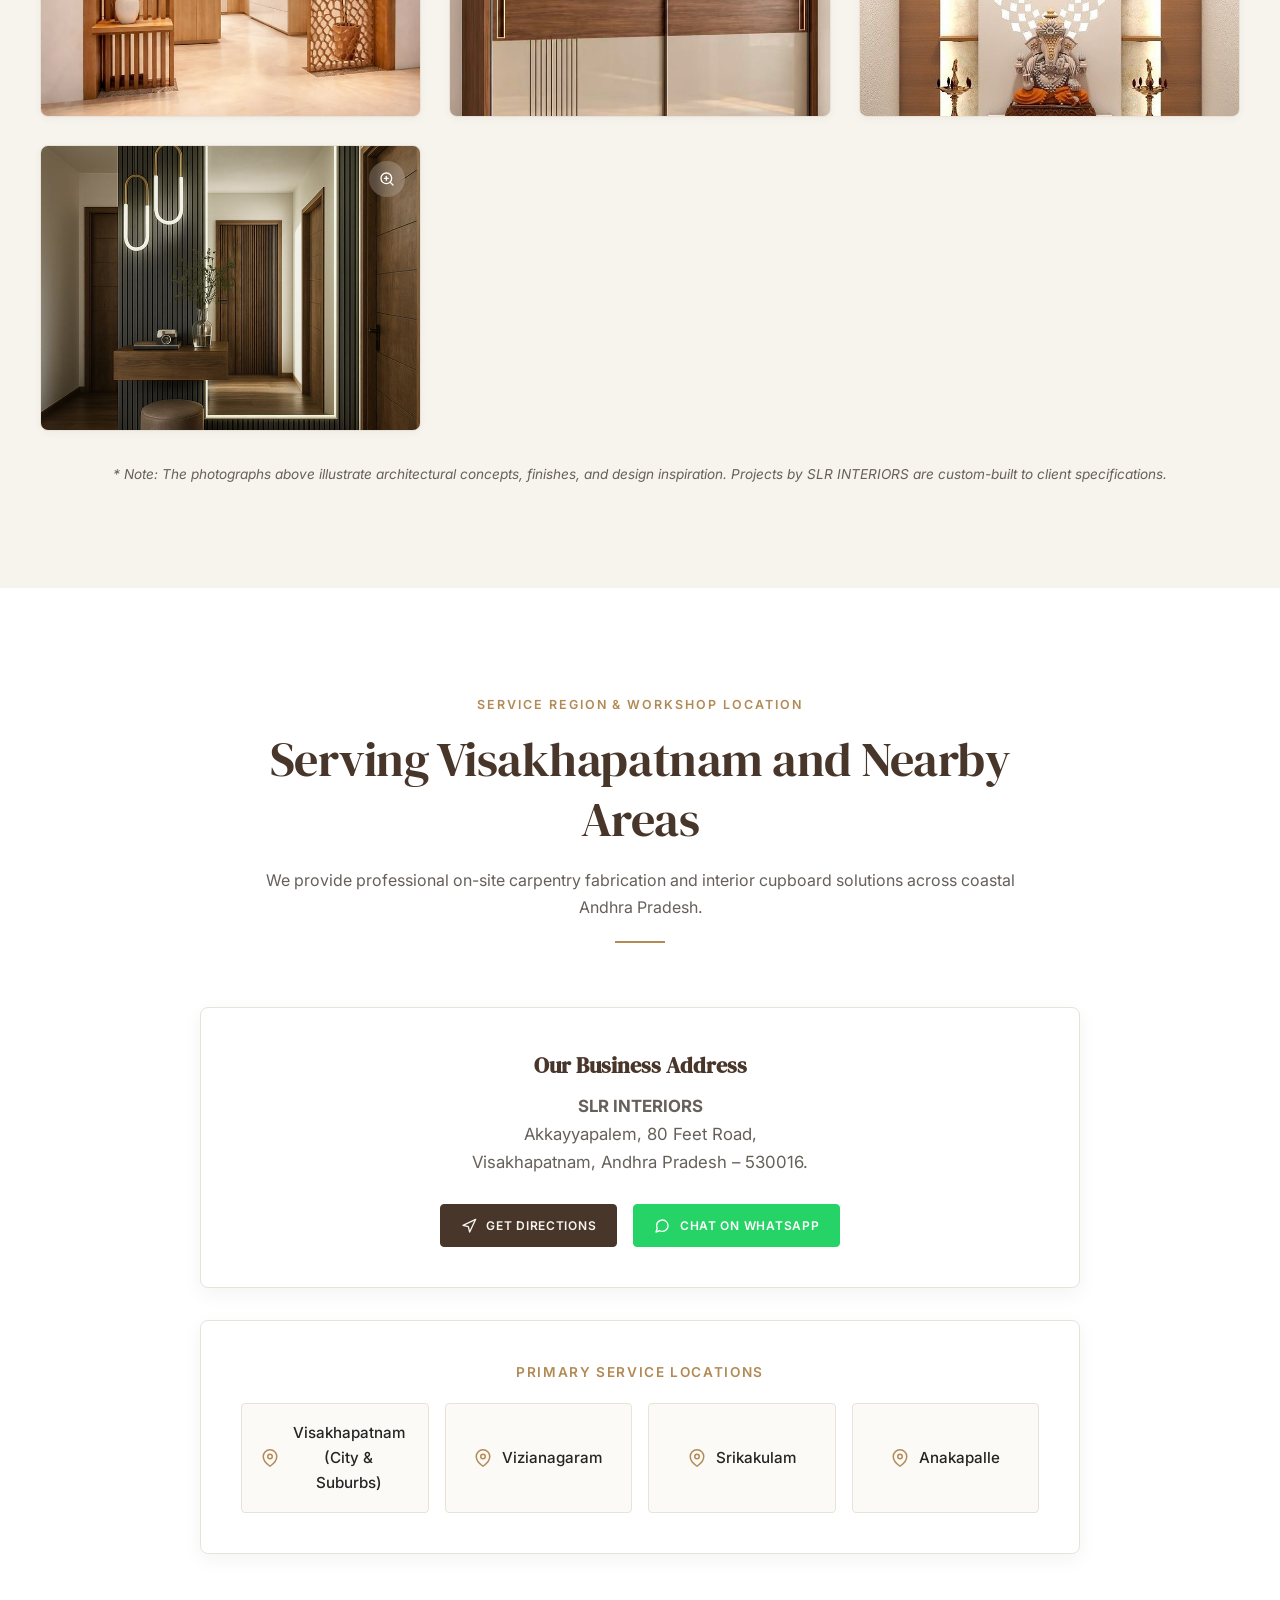
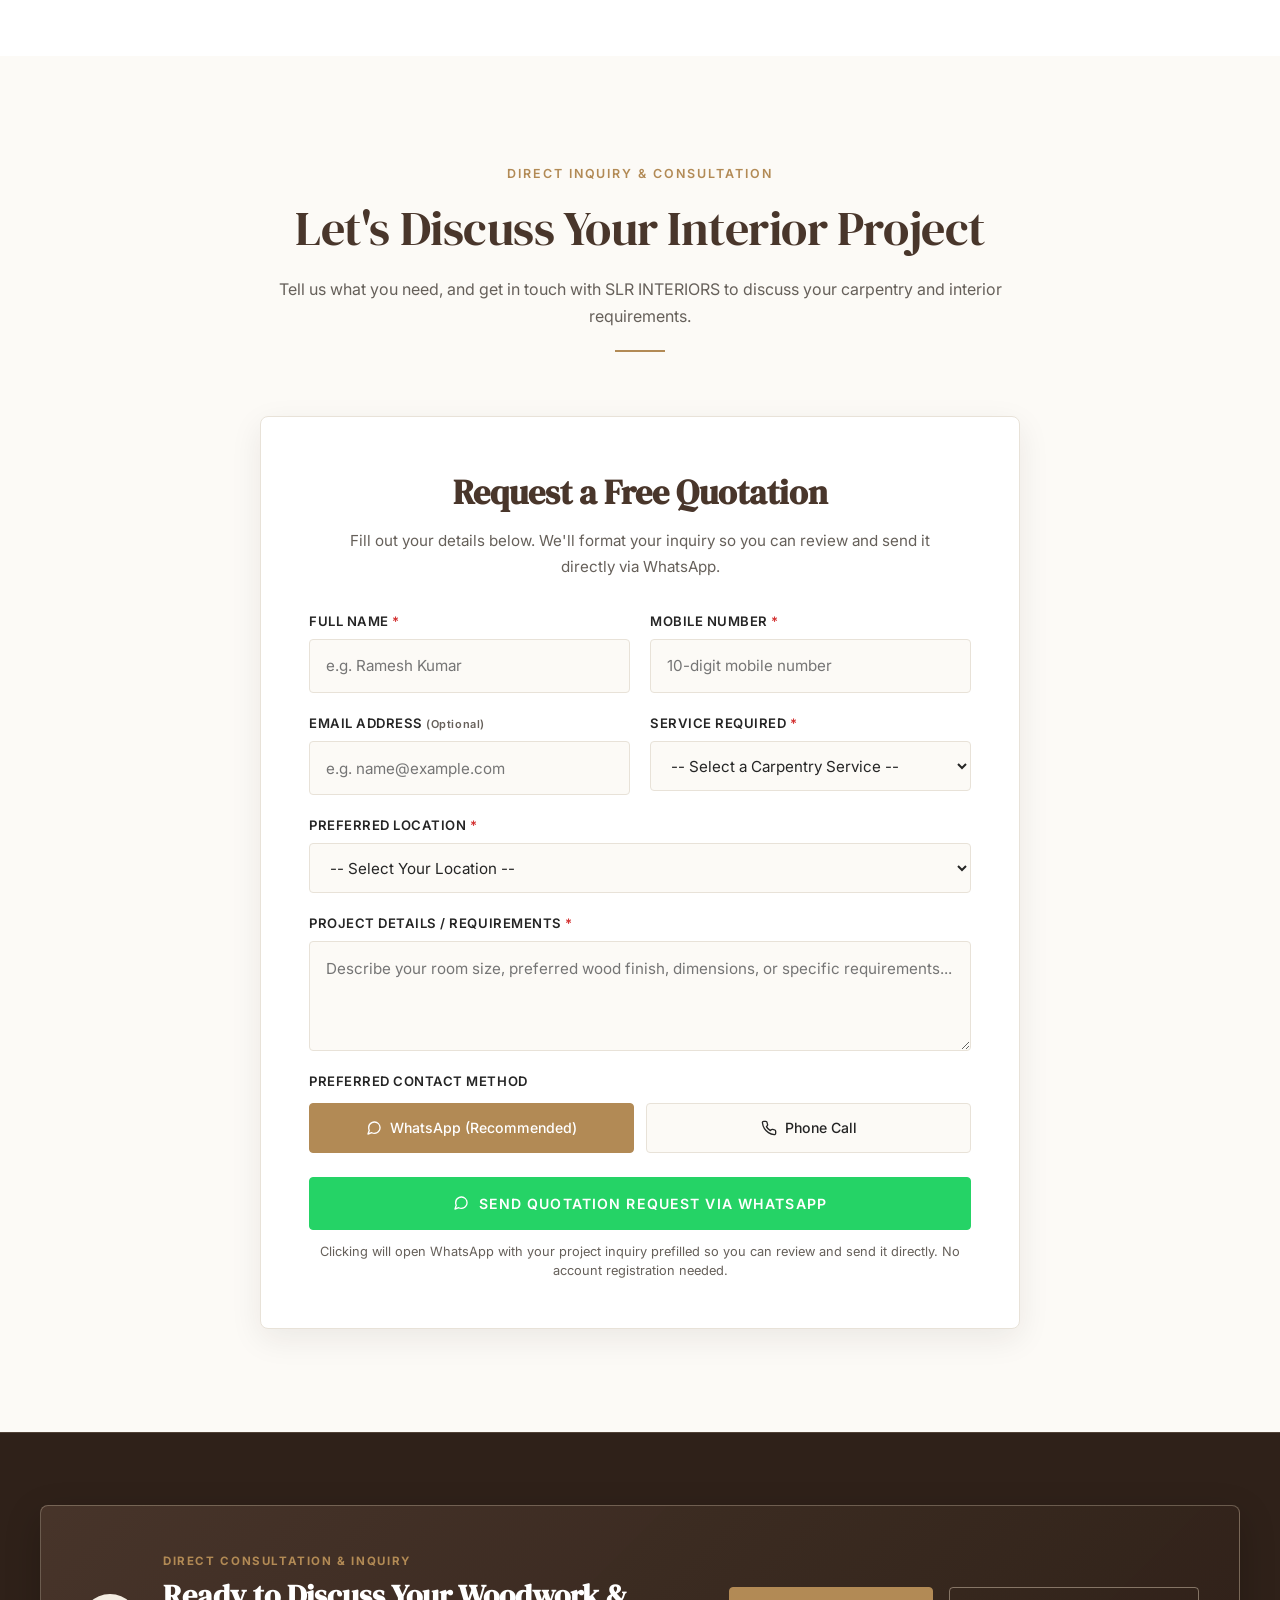
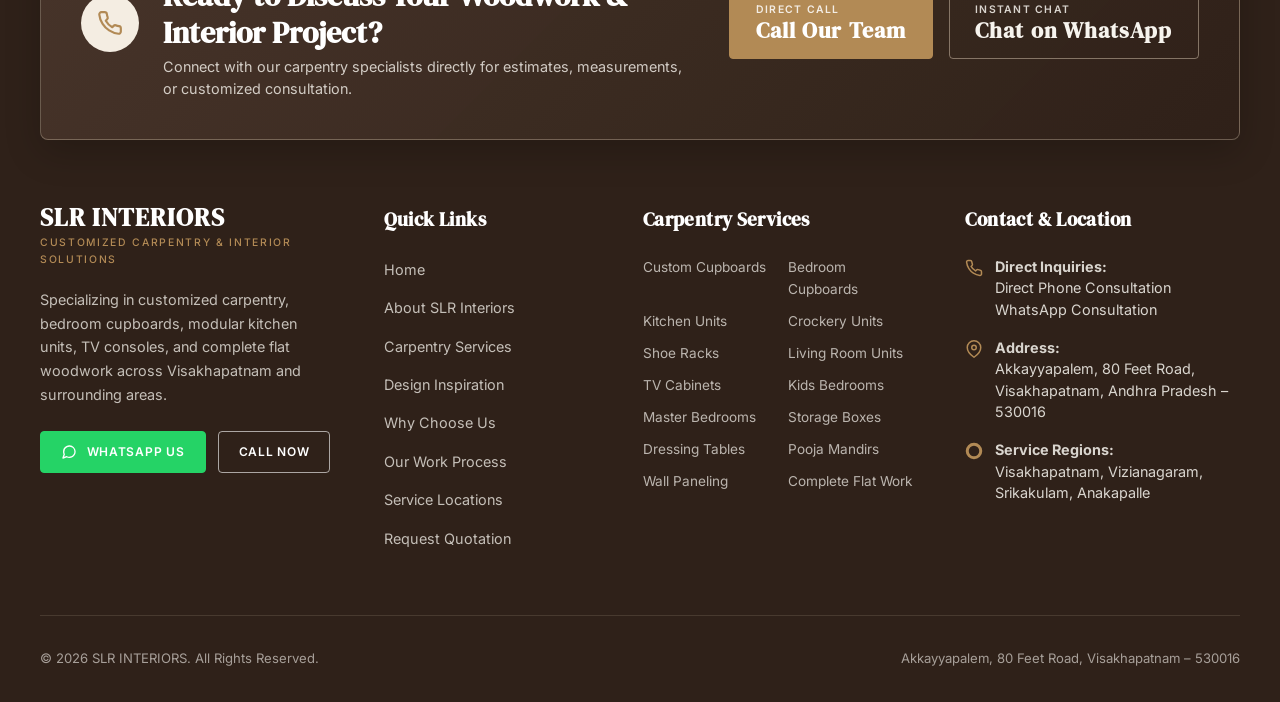
==== commit 2c8d04c0: "Refine navbar scroll gap, add footer Kitchen Units direct gallery filter, and implement comprehensiv" ====
--- a/index.html
+++ b/index.html
@@ -388,7 +388,7 @@
           </article>
 
           <!-- SERVICE 3: KITCHEN UNITS -->
-          <article class="service-card reveal reveal-delay-2" data-service-id="kitchen-units">
+          <article class="service-card reveal reveal-delay-2" id="service-kitchen-units" data-service-id="kitchen-units">
             <div class="service-image-box">
               <span class="service-num">03</span>
               <img src="assets/images/kitchen-unit.jpg" alt="Modular kitchen units and cabinetry by SLR INTERIORS" width="600" height="375" loading="lazy">
@@ -401,6 +401,10 @@
                   REQUEST A QUOTE
                   <svg viewBox="0 0 24 24" fill="none" stroke="currentColor" stroke-width="2" stroke-linecap="round" stroke-linejoin="round" aria-hidden="true"><line x1="5" y1="12" x2="19" y2="12"></line><polyline points="12 5 19 12 12 19"></polyline></svg>
                 </button>
+                <a href="#gallery" data-gallery-filter="kitchen" class="service-gallery-link" aria-label="View Kitchen Units photos in gallery">
+                  View Photos
+                  <svg viewBox="0 0 24 24" fill="none" stroke="currentColor" stroke-width="2" stroke-linecap="round" stroke-linejoin="round" width="13" height="13" aria-hidden="true"><line x1="7" y1="17" x2="17" y2="7"></line><polyline points="7 7 17 7 17 17"></polyline></svg>
+                </a>
               </div>
             </div>
           </article>
@@ -733,7 +737,7 @@
         <div class="section-header reveal">
           <span class="eyebrow">DESIGN INSPIRATION</span>
           <h2 class="section-title">Explore Interior Design Possibilities</h2>
-          <p class="section-subtitle">Browse curated interior concepts and carpentry styles for modern homes. Real project photographs will be updated as new installations complete.</p>
+          <p class="section-subtitle">Browse authentic custom woodwork, modular kitchens, wardrobes, and carpentry craftsmanship executed by SLR INTERIORS.</p>
           <div class="divider-brass"></div>
         </div>
 
@@ -1183,24 +1187,24 @@
           </ul>
         </div>
 
-        <!-- All 14 Services Quick Access -->
+        <!-- All 14 Services Quick Access (Direct Gallery Photo & Filter Navigation) -->
         <div>
           <h4 class="footer-heading">Carpentry Services</h4>
           <div class="footer-services-list">
-            <a href="#services" data-quote-service="custom-cupboards">Custom Cupboards</a>
-            <a href="#services" data-quote-service="bedroom-cupboards">Bedroom Cupboards</a>
-            <a href="#services" data-quote-service="kitchen-units">Kitchen Units</a>
-            <a href="#services" data-quote-service="crockery-units">Crockery Units</a>
-            <a href="#services" data-quote-service="shoe-racks">Shoe Racks</a>
-            <a href="#services" data-quote-service="living-room-cupboards">Living Room Units</a>
-            <a href="#services" data-quote-service="tv-units">TV Cabinets</a>
-            <a href="#services" data-quote-service="childrens-bedrooms">Kids Bedrooms</a>
-            <a href="#services" data-quote-service="master-bedrooms">Master Bedrooms</a>
-            <a href="#services" data-quote-service="storage-boxes">Storage Boxes</a>
-            <a href="#services" data-quote-service="dressing-units">Dressing Tables</a>
-            <a href="#services" data-quote-service="pooja-mandirs">Pooja Mandirs</a>
-            <a href="#services" data-quote-service="wall-panels">Wall Paneling</a>
-            <a href="#services" data-quote-service="flat-cupboard-works">Complete Flat Work</a>
+            <a href="#gallery" data-gallery-filter="storage" class="footer-service-link" title="View Custom Cupboard photos">Custom Cupboards</a>
+            <a href="#gallery" data-gallery-filter="bedroom" class="footer-service-link" title="View Bedroom Cupboard photos">Bedroom Cupboards</a>
+            <a href="#gallery" data-gallery-filter="kitchen" class="footer-service-link footer-kitchen-link" id="footerKitchenUnits" title="View Kitchen Units photos in gallery">Kitchen Units</a>
+            <a href="#gallery" data-gallery-filter="kitchen" class="footer-service-link" title="View Crockery Unit photos">Crockery Units</a>
+            <a href="#gallery" data-gallery-filter="storage" class="footer-service-link" title="View Shoe Rack photos">Shoe Racks</a>
+            <a href="#gallery" data-gallery-filter="living-room" class="footer-service-link" title="View Living Room photos">Living Room Units</a>
+            <a href="#gallery" data-gallery-filter="living-room" class="footer-service-link" title="View TV Unit photos">TV Cabinets</a>
+            <a href="#gallery" data-gallery-filter="bedroom" class="footer-service-link" title="View Kids Bedroom photos">Kids Bedrooms</a>
+            <a href="#gallery" data-gallery-filter="bedroom" class="footer-service-link" title="View Master Bedroom photos">Master Bedrooms</a>
+            <a href="#gallery" data-gallery-filter="storage" class="footer-service-link" title="View Storage Box photos">Storage Boxes</a>
+            <a href="#gallery" data-gallery-filter="other" class="footer-service-link" title="View Dressing Table photos">Dressing Tables</a>
+            <a href="#gallery" data-gallery-filter="other" class="footer-service-link" title="View Pooja Mandir photos">Pooja Mandirs</a>
+            <a href="#gallery" data-gallery-filter="living-room" class="footer-service-link" title="View Wall Paneling photos">Wall Paneling</a>
+            <a href="#gallery" data-gallery-filter="all" class="footer-service-link" title="View Complete Flat Work photos">Complete Flat Work</a>
           </div>
         </div>
 
--- a/style.css
+++ b/style.css
@@ -473,15 +473,15 @@
 
 /* Scrolled: 80% width centered floating island with rounded pill corners */
 .site-header.scrolled {
-  top: 14px;
-  width: min(80%, 1160px);
-  height: 66px;
+  top: 10px;
+  width: min(84%, 1180px);
+  height: 64px;
   border-radius: 50px;
-  background-color: rgba(247, 244, 238, 0.94);
-  backdrop-filter: blur(16px);
-  -webkit-backdrop-filter: blur(16px);
-  box-shadow: 0 10px 32px rgba(41, 30, 24, 0.12), 0 2px 8px rgba(0, 0, 0, 0.04);
-  border: 1px solid rgba(178, 138, 85, 0.38);
+  background-color: rgba(247, 244, 238, 0.96);
+  backdrop-filter: blur(20px);
+  -webkit-backdrop-filter: blur(20px);
+  box-shadow: 0 10px 30px rgba(41, 30, 24, 0.12), 0 2px 6px rgba(0, 0, 0, 0.04);
+  border: 1px solid rgba(178, 138, 85, 0.35);
   padding: 0 clamp(1.25rem, 2.5vw, 2.2rem);
 }
 
@@ -1318,6 +1318,37 @@
   transform: translateX(4px);
 }
 
+.service-quote-btn:active {
+  transform: scale(0.96);
+}
+
+.service-gallery-link {
+  display: inline-flex;
+  align-items: center;
+  gap: 0.35rem;
+  color: var(--color-text-muted);
+  font-size: 0.78rem;
+  font-weight: 500;
+  text-decoration: none;
+  transition: color var(--transition-fast), transform var(--transition-fast);
+}
+
+.service-gallery-link:hover {
+  color: var(--color-brass);
+}
+
+.service-gallery-link svg {
+  transition: transform 0.25s ease;
+}
+
+.service-gallery-link:hover svg {
+  transform: translate(2px, -2px);
+}
+
+.service-gallery-link:active {
+  transform: scale(0.95);
+}
+
 /* ==========================================================================
    WHY CHOOSE SLR INTERIORS SECTION
    ========================================================================== */
@@ -1503,35 +1534,47 @@
 .gallery-filters {
   display: flex;
   flex-wrap: wrap;
-  gap: 0.65rem;
+  gap: 0.75rem;
   justify-content: center;
-  margin-bottom: 2.5rem;
+  margin-bottom: 2.75rem;
 }
 
 .filter-btn {
   font-family: var(--font-body);
-  font-size: 0.82rem;
+  font-size: 0.84rem;
   font-weight: 500;
   letter-spacing: 0.05em;
-  padding: 0.6rem 1.35rem;
+  padding: 0.65rem 1.45rem;
   border-radius: var(--radius-pill);
   background-color: var(--color-white);
-  color: var(--color-text-muted);
+  color: var(--color-charcoal);
   border: 1px solid var(--color-border);
-  transition: all var(--transition-fast);
+  box-shadow: 0 2px 8px rgba(41, 30, 24, 0.04);
+  transition: transform 0.25s cubic-bezier(0.16, 1, 0.3, 1),
+              background-color 0.25s ease,
+              color 0.25s ease,
+              border-color 0.25s ease,
+              box-shadow 0.25s ease;
   cursor: pointer;
+  outline: none;
 }
 
 .filter-btn:hover {
   border-color: var(--color-brass);
   color: var(--color-walnut);
+  transform: translateY(-2px);
+  box-shadow: 0 6px 16px rgba(73, 54, 43, 0.1);
+}
+
+.filter-btn:active {
+  transform: scale(0.95);
 }
 
 .filter-btn.active {
   background-color: var(--color-walnut);
   color: var(--color-white);
   border-color: var(--color-walnut);
-  box-shadow: 0 4px 12px rgba(73, 54, 43, 0.25);
+  box-shadow: 0 6px 18px rgba(73, 54, 43, 0.28);
 }
 
 .gallery-grid {
@@ -1547,8 +1590,11 @@
   background-color: var(--color-beige-pale);
   aspect-ratio: 4/3;
   cursor: pointer;
+  border: 1px solid var(--color-border);
   box-shadow: var(--shadow-sm);
-  transition: transform var(--transition-base), box-shadow var(--transition-base);
+  transition: transform 0.4s cubic-bezier(0.16, 1, 0.3, 1),
+              box-shadow 0.4s cubic-bezier(0.16, 1, 0.3, 1),
+              border-color 0.35s ease;
 }
 
 .gallery-item.hidden {
@@ -1556,19 +1602,46 @@
 }
 
 .gallery-item:hover {
-  transform: translateY(-5px);
-  box-shadow: var(--shadow-xl);
+  transform: translateY(-7px);
+  box-shadow: 0 18px 40px rgba(41, 30, 24, 0.16);
+  border-color: var(--color-brass);
+}
+
+.gallery-item:active {
+  transform: scale(0.975);
 }
 
 .gallery-item img {
   width: 100%;
   height: 100%;
   object-fit: cover;
-  transition: transform var(--transition-smooth);
+  transition: transform 0.65s cubic-bezier(0.16, 1, 0.3, 1);
 }
 
 .gallery-item:hover img {
-  transform: scale(1.06);
+  transform: scale(1.08);
+}
+
+/* Subtle luxury pulse when filtered from external link */
+@keyframes highlightCardPulse {
+  0% {
+    box-shadow: 0 0 0 0 rgba(178, 138, 85, 0.85);
+    border-color: var(--color-brass);
+    transform: translateY(-4px) scale(1.02);
+  }
+  50% {
+    box-shadow: 0 0 0 14px rgba(178, 138, 85, 0.2);
+    border-color: var(--color-brass);
+    transform: translateY(-4px) scale(1.02);
+  }
+  100% {
+    box-shadow: var(--shadow-md);
+    transform: translateY(0) scale(1);
+  }
+}
+
+.highlight-card-pulse {
+  animation: highlightCardPulse 1.6s cubic-bezier(0.16, 1, 0.3, 1) !important;
 }
 
 .gallery-overlay {
@@ -2468,12 +2541,12 @@
 
   /* Scrolled: 80% Floating Island at Center with Rounded Corners on Mobile */
   .site-header.scrolled {
-    top: 10px;
-    width: 82%;
-    height: 56px;
+    top: 8px;
+    width: min(90%, 540px);
+    height: 54px;
     border-radius: 35px;
     padding: 0 1.15rem;
-    box-shadow: 0 8px 26px rgba(41, 30, 24, 0.16);
+    box-shadow: 0 8px 24px rgba(41, 30, 24, 0.14);
   }
 
   .site-header.scrolled .brand-name {
@@ -2581,22 +2654,82 @@
     padding: 0.85rem 1.2rem;
   }
 
-  /* Touch-Friendly Mobile Tap Animations */
+  /* Mobile & Tablet Horizontally Scrollable Category Tabs */
+  .gallery-filters {
+    flex-wrap: nowrap;
+    overflow-x: auto;
+    justify-content: flex-start;
+    padding: 0.35rem 0.25rem 0.85rem;
+    gap: 0.55rem;
+    -webkit-overflow-scrolling: touch;
+    scrollbar-width: none;
+    -ms-overflow-style: none;
+  }
+
+  .gallery-filters::-webkit-scrollbar {
+    display: none;
+  }
+
+  .filter-btn {
+    flex: 0 0 auto;
+    white-space: nowrap;
+    padding: 0.55rem 1.15rem;
+    font-size: 0.8rem;
+  }
+
+  /* Comprehensive Responsive Card & Control Touch Animations */
   .service-card:active {
     transform: scale(0.985);
-    transition: transform 0.15s ease;
+    border-color: var(--color-brass);
+    transition: transform 0.12s ease;
+  }
+
+  .why-card:active {
+    transform: scale(0.98);
+    border-color: var(--color-brass);
+    transition: transform 0.12s ease;
+  }
+
+  .process-card:active {
+    transform: scale(0.98);
+    border-color: var(--color-brass);
+    transition: transform 0.12s ease;
+  }
+
+  .gallery-item:active {
+    transform: scale(0.975);
+    transition: transform 0.12s ease;
+  }
+
+  .filter-btn:active {
+    transform: scale(0.95);
+    transition: transform 0.1s ease;
+  }
+
+  .location-card:active {
+    transform: scale(0.985);
+    transition: transform 0.12s ease;
+  }
+
+  .area-item:active {
+    transform: scale(0.975);
+    background-color: var(--color-white);
+    border-color: var(--color-brass);
+    transition: transform 0.12s ease;
+  }
+
+  .footer-service-link:active {
+    color: var(--color-brass);
+    transform: translateX(4px);
   }
 
   .btn:active {
     transform: scale(0.97);
-  }
-
-  .area-item:active {
-    transform: scale(0.98);
-  }
-
-  .gallery-item:active {
-    transform: scale(0.98);
+    transition: transform 0.1s ease;
+  }
+
+  .hero-feature-item:active {
+    transform: scale(0.97);
   }
 
   .footer-grid {
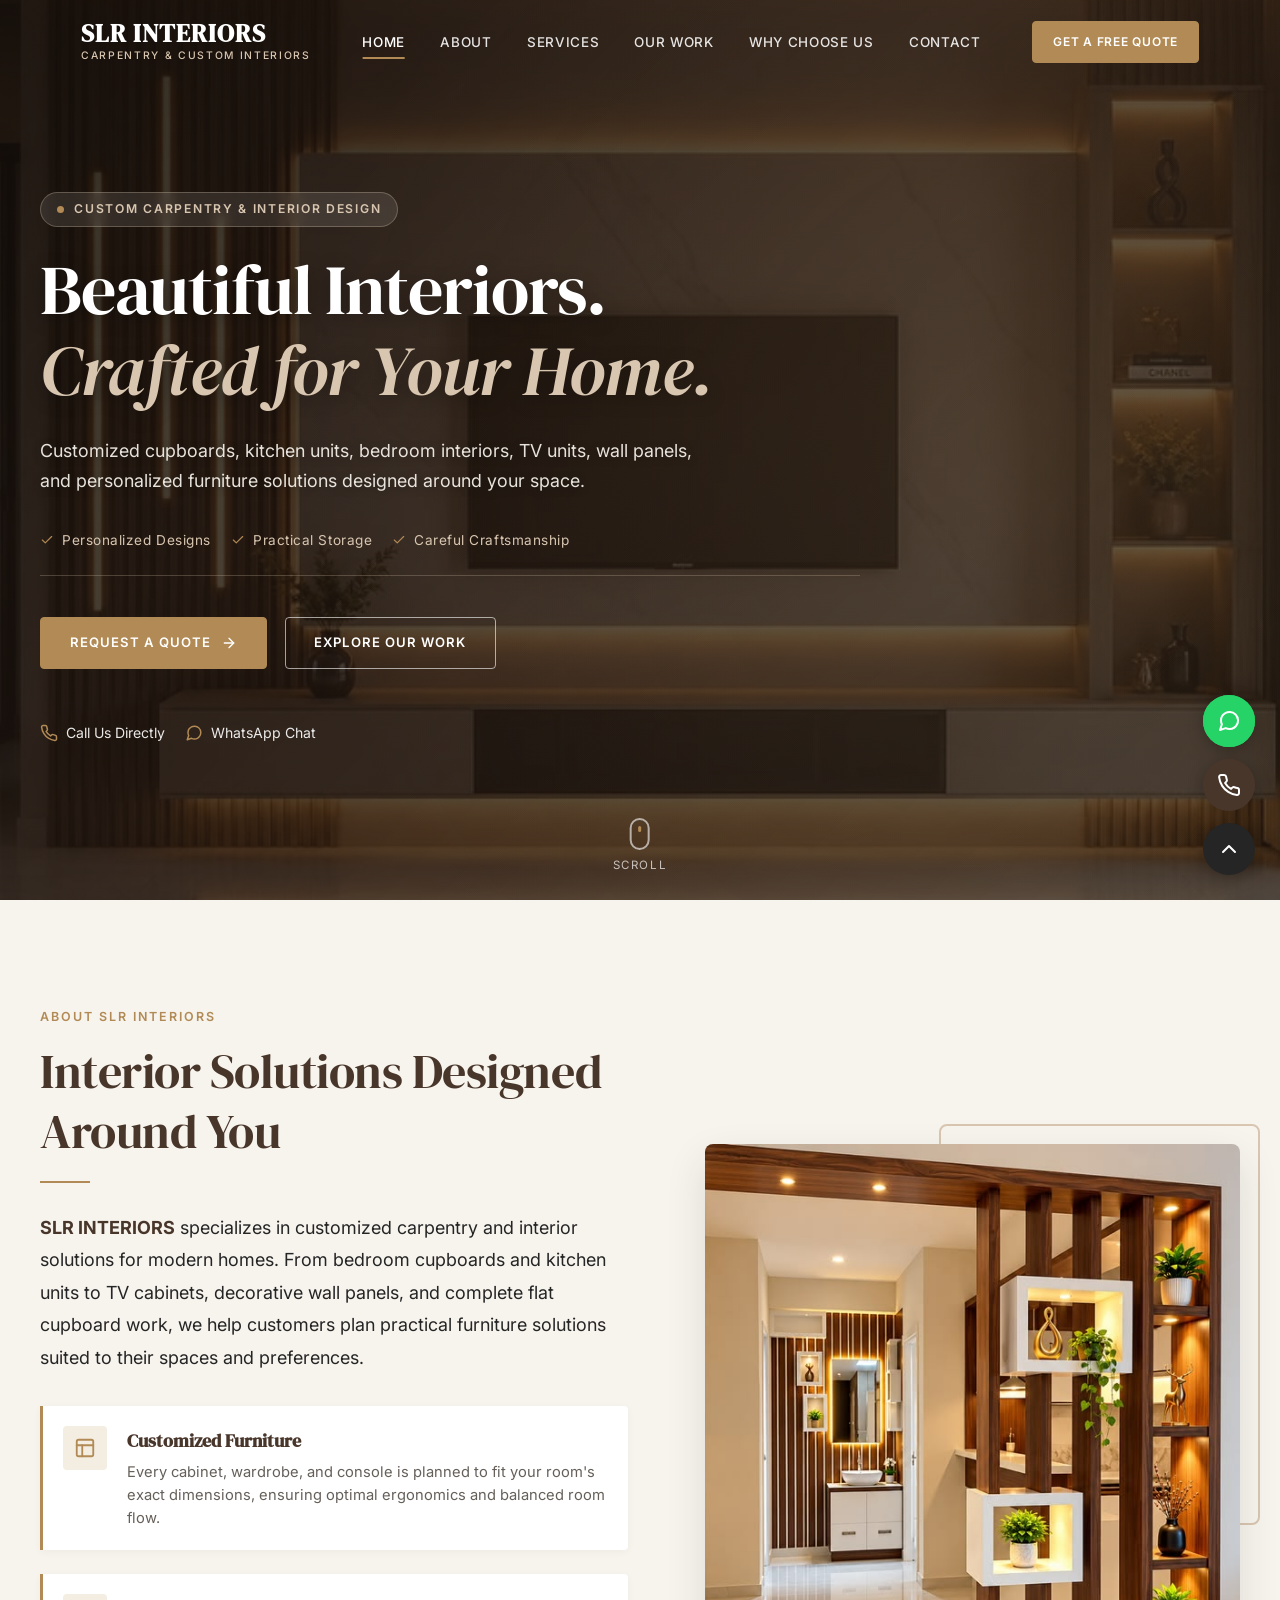
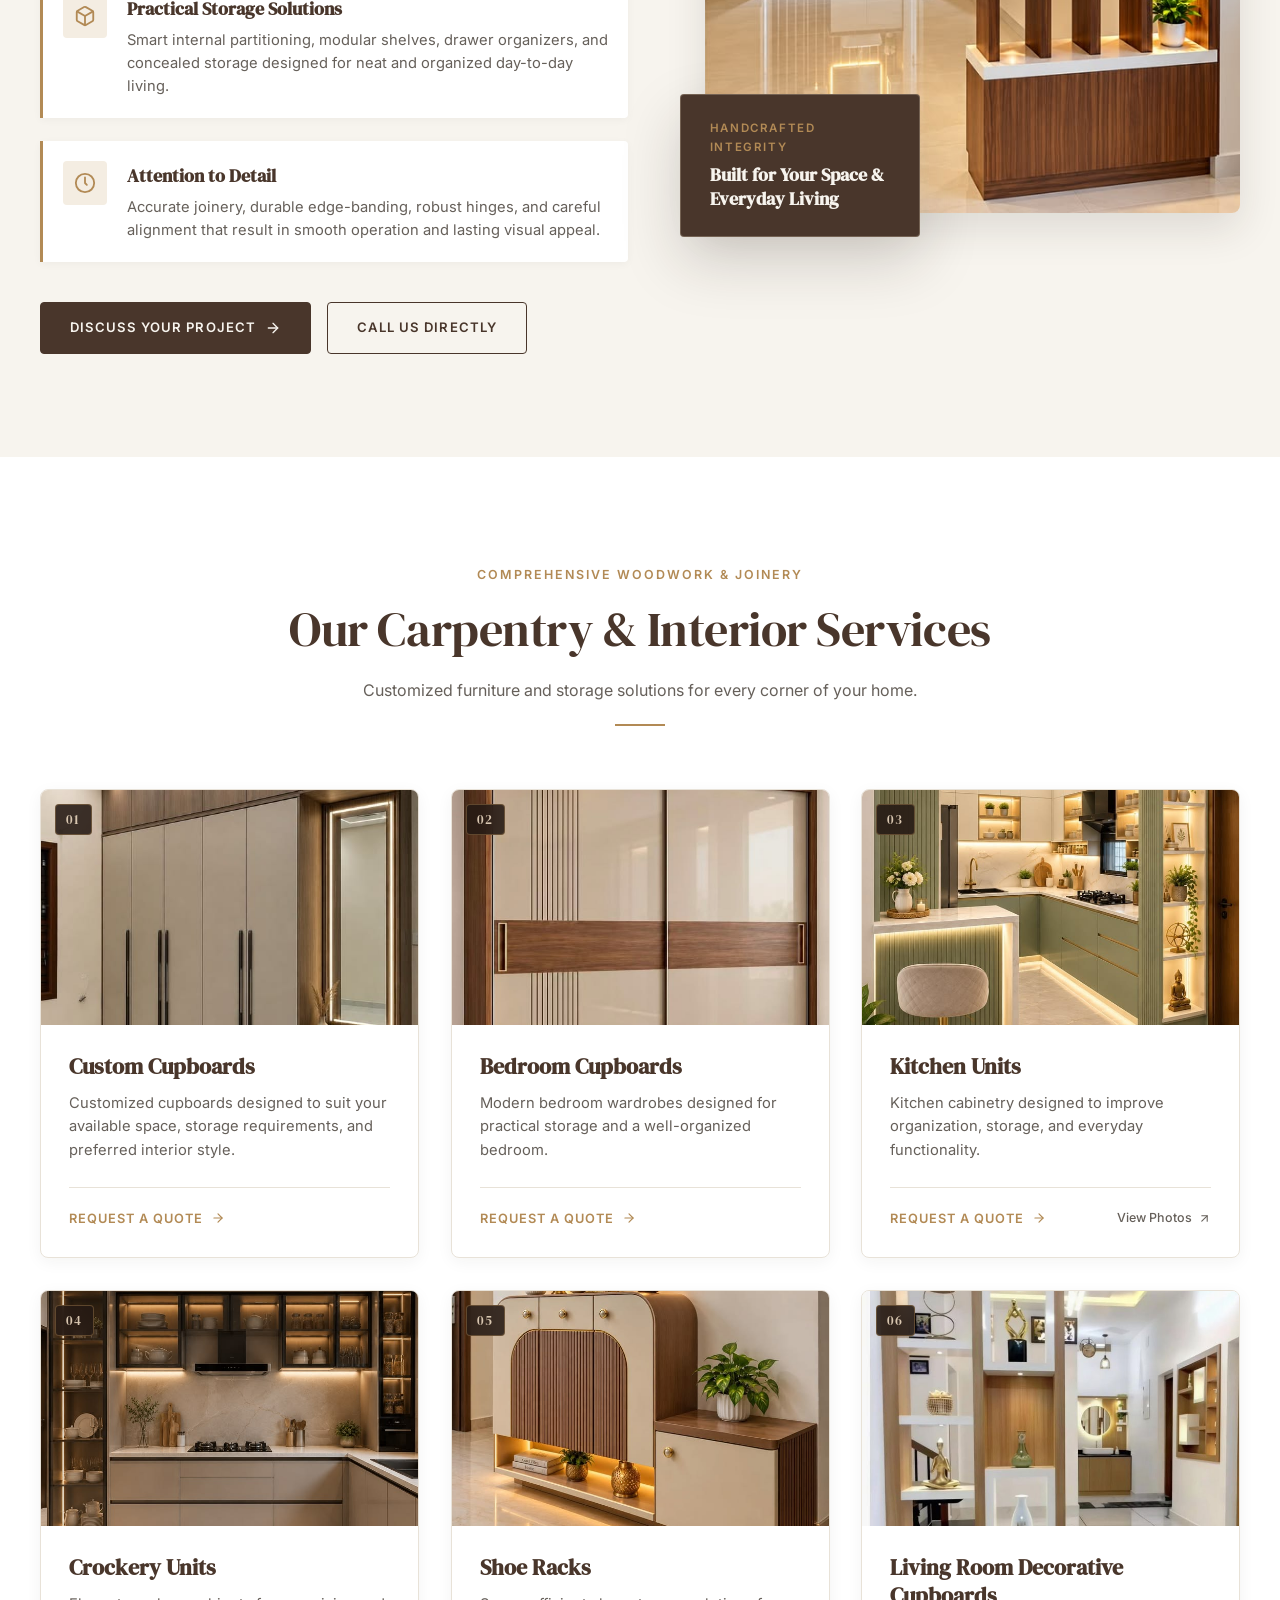
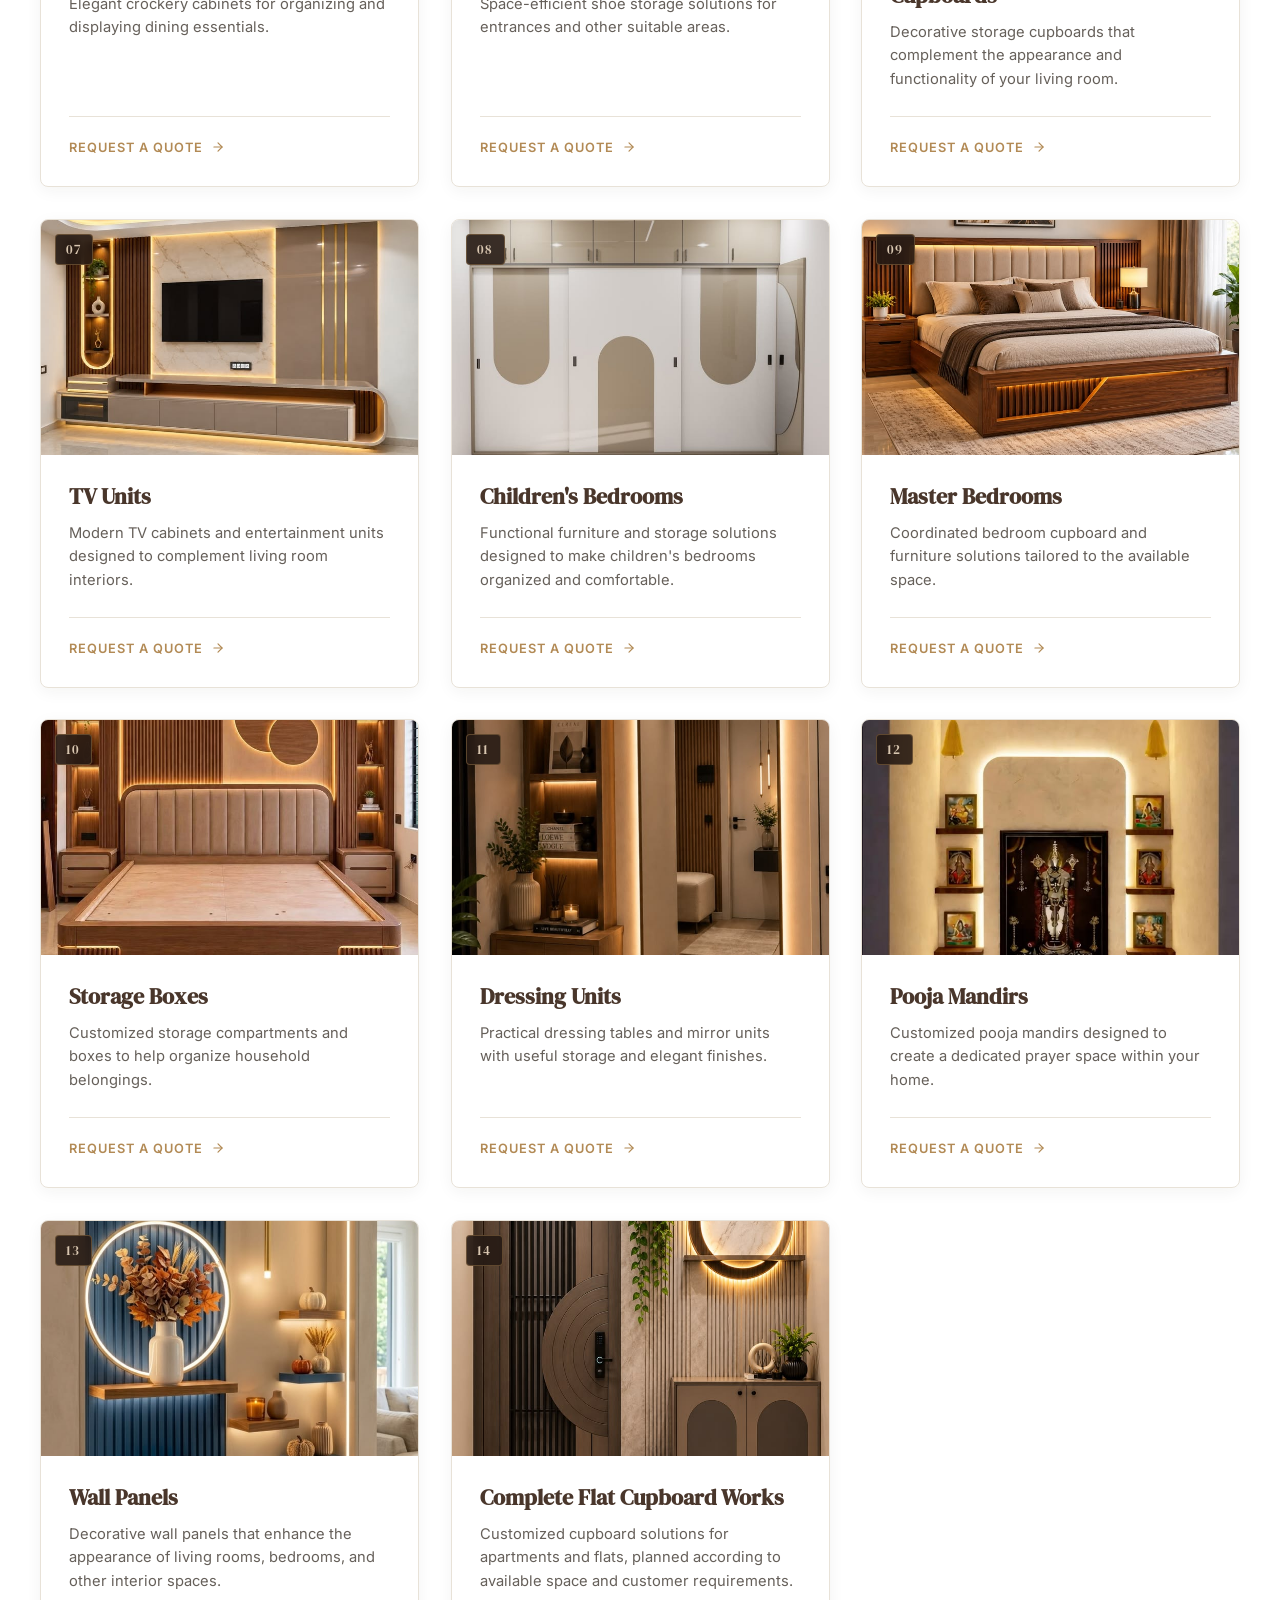
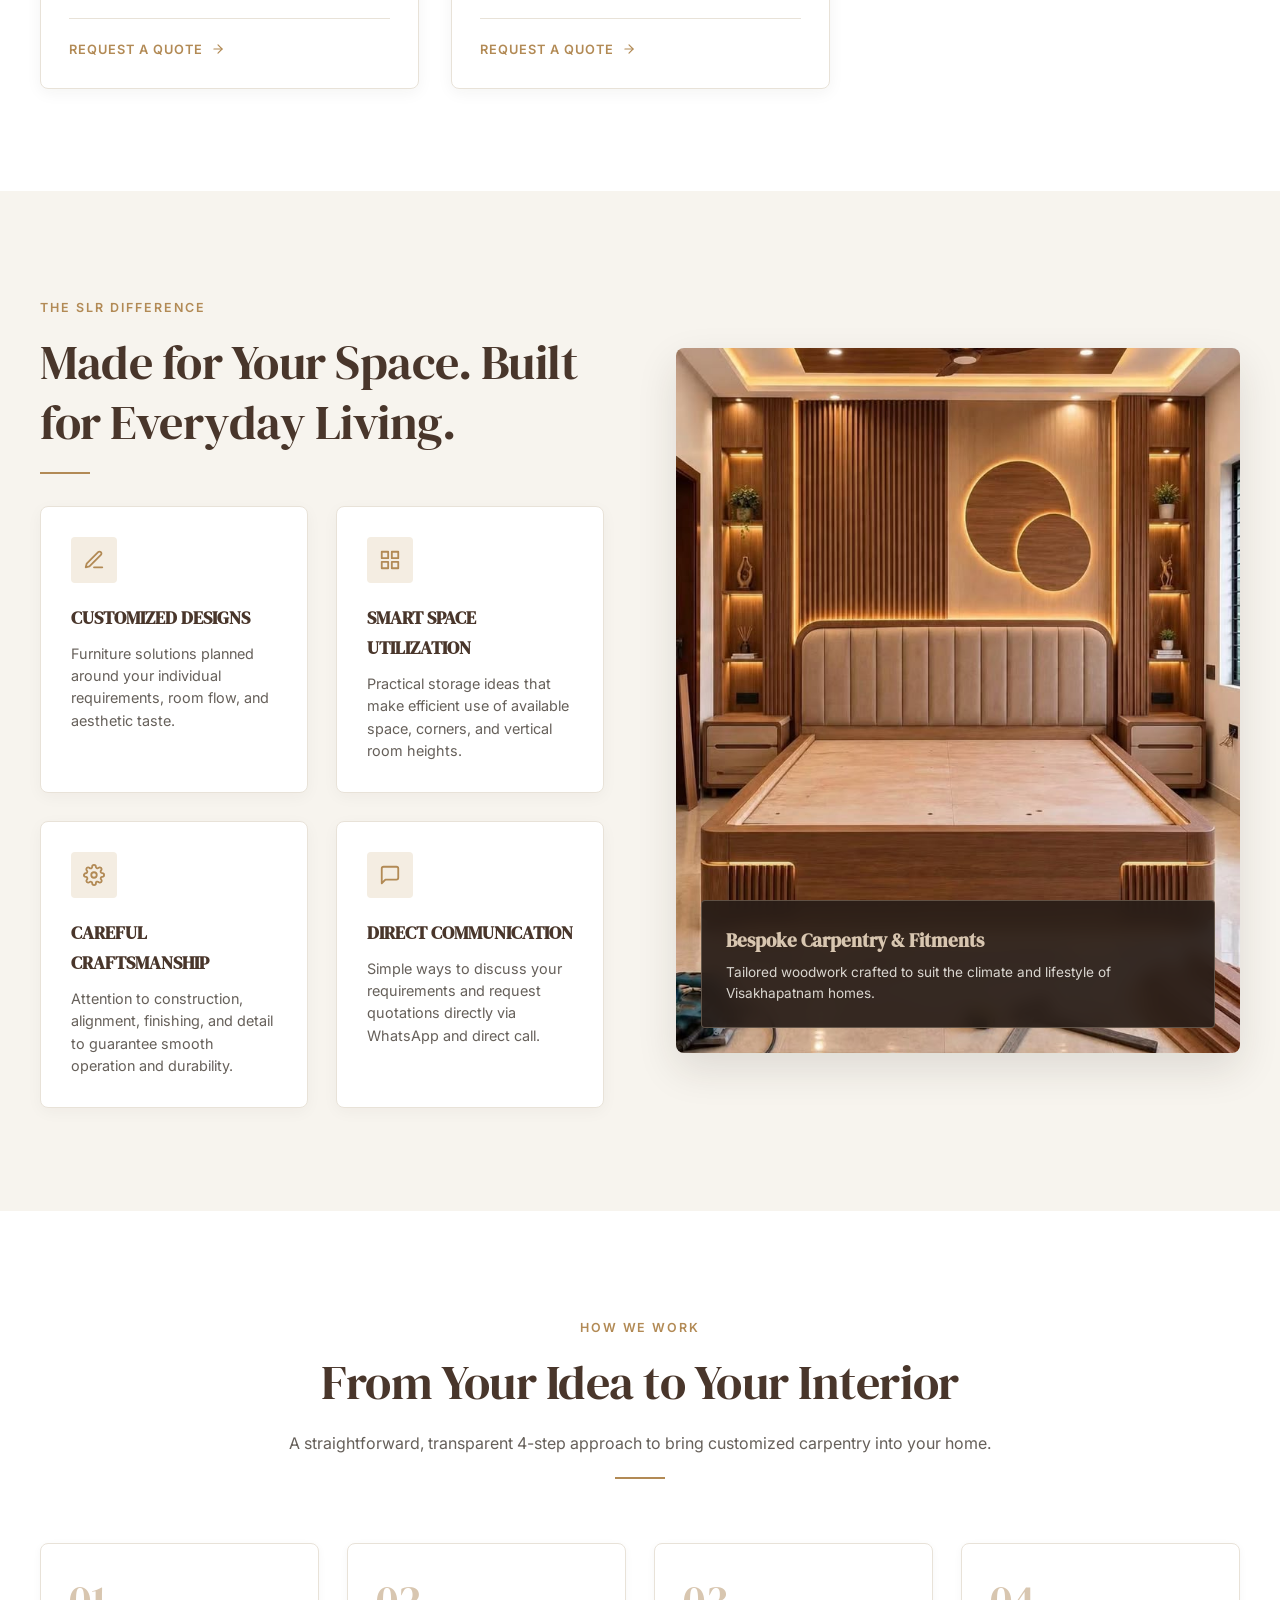
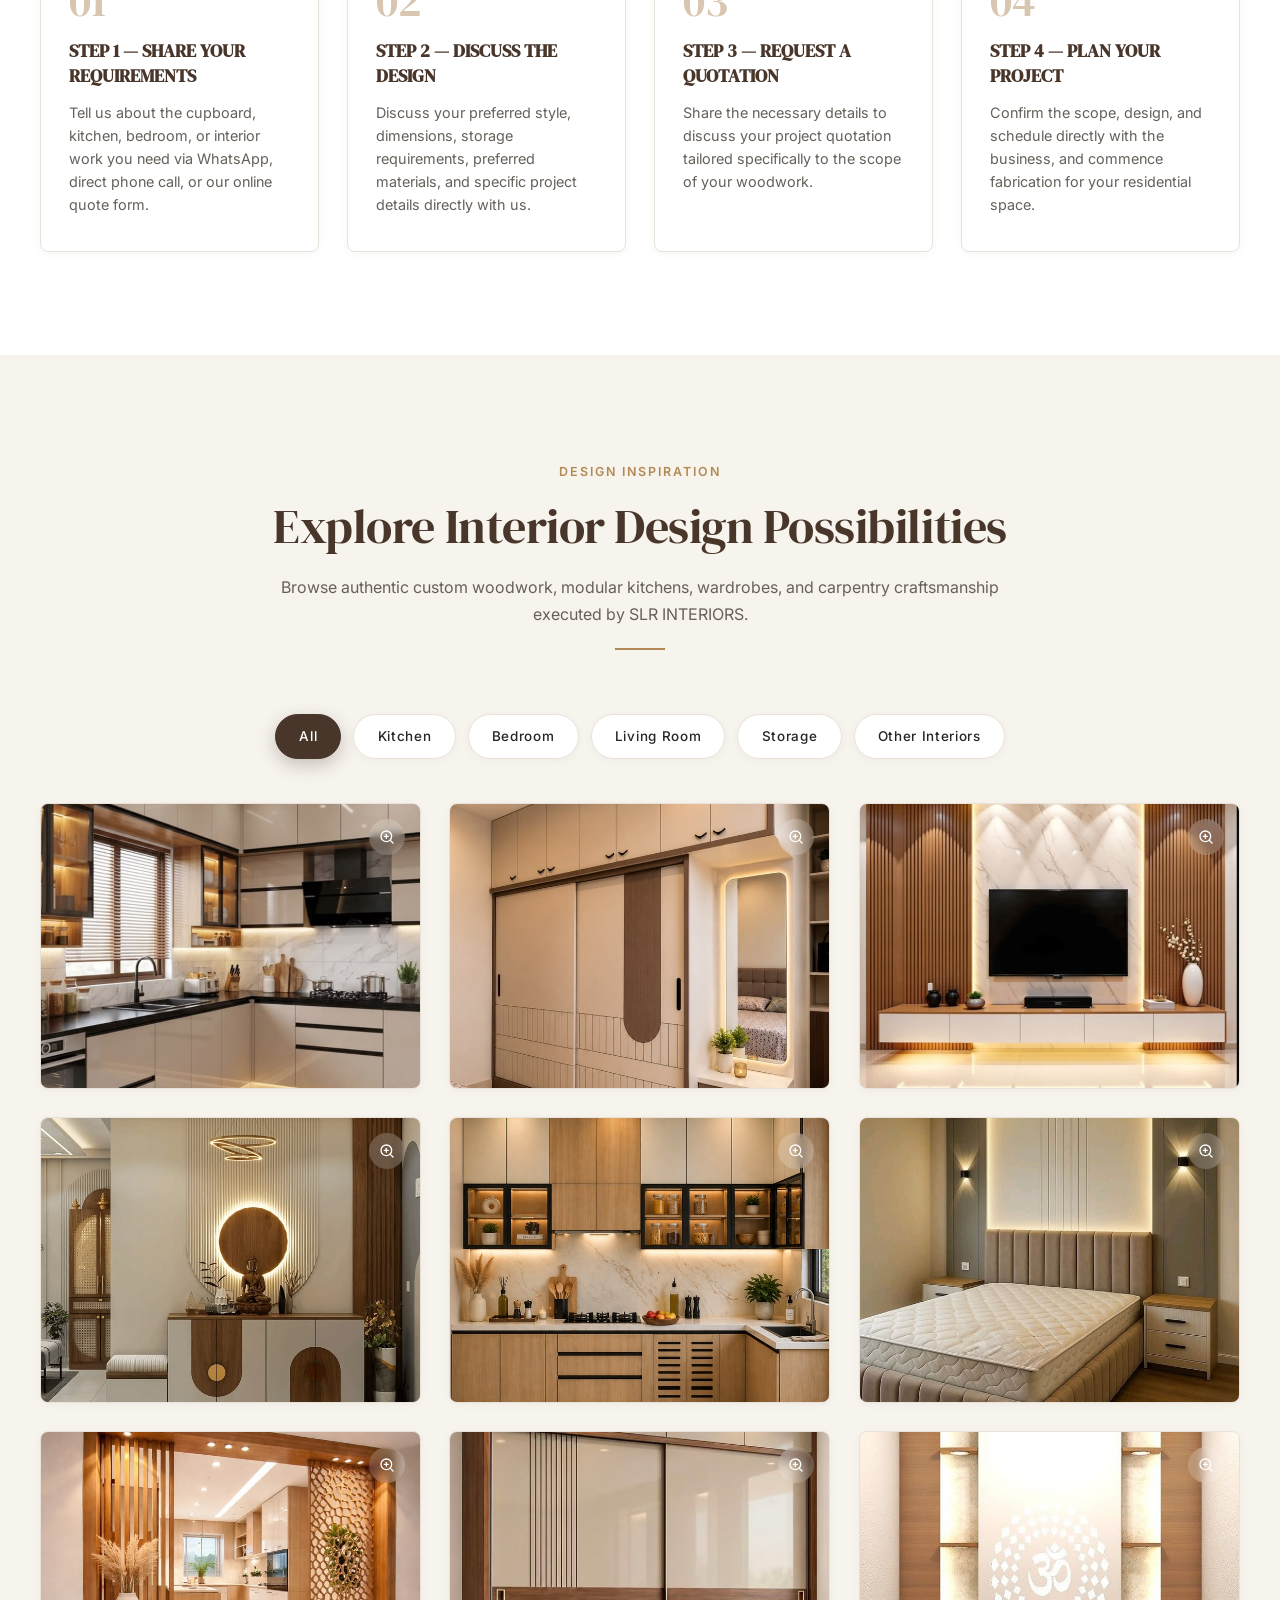
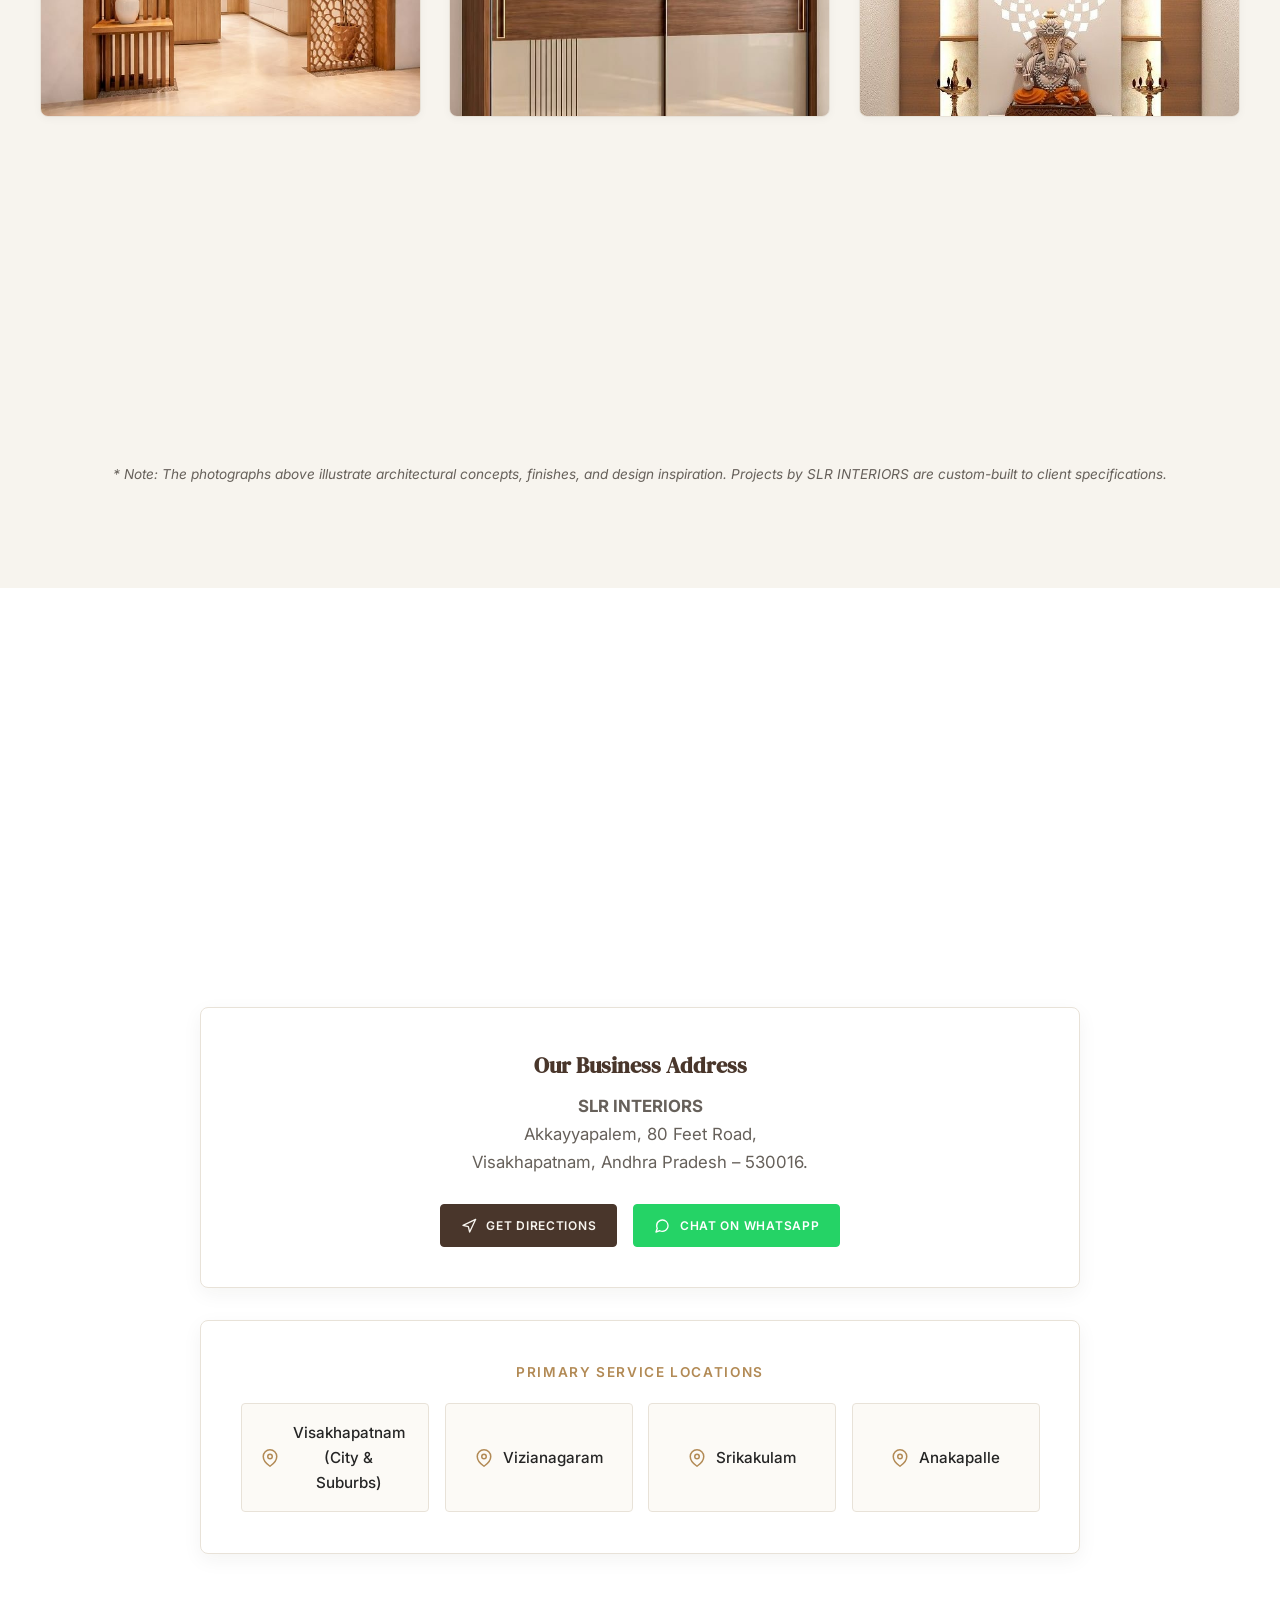
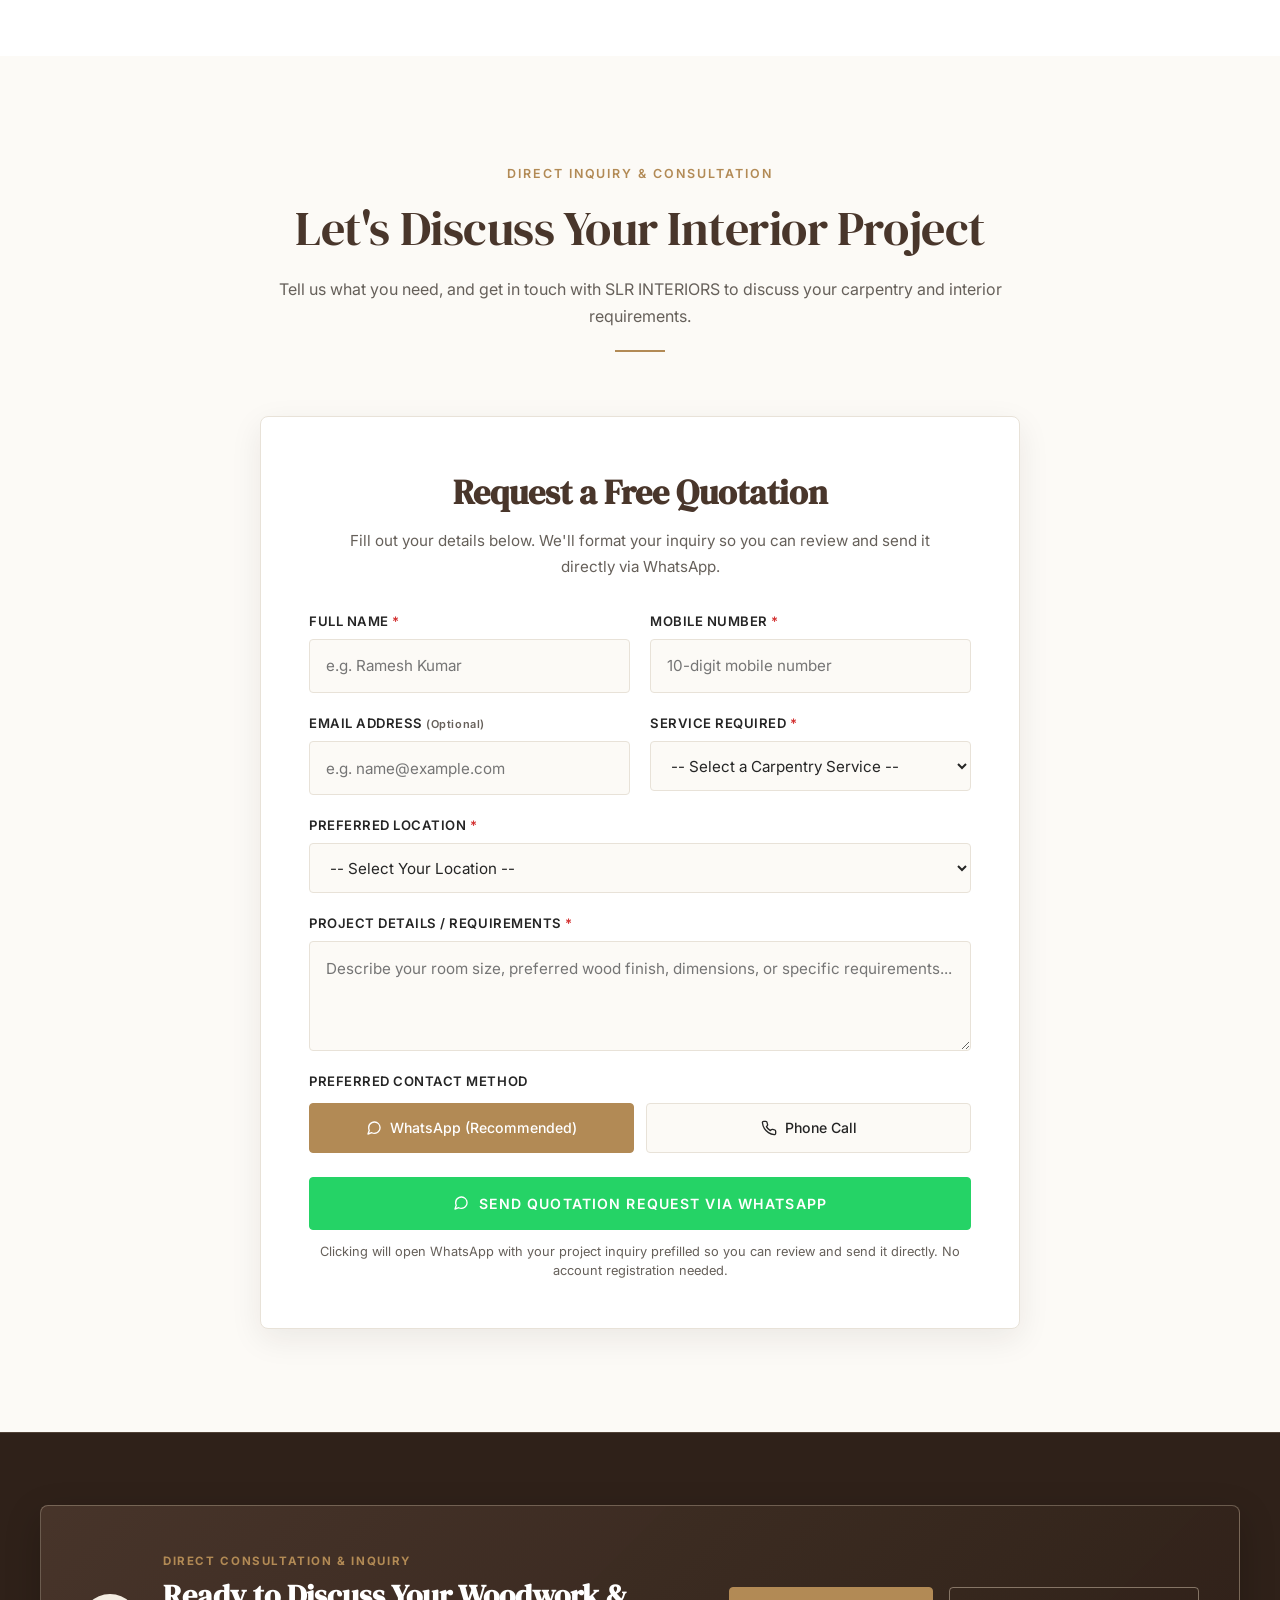
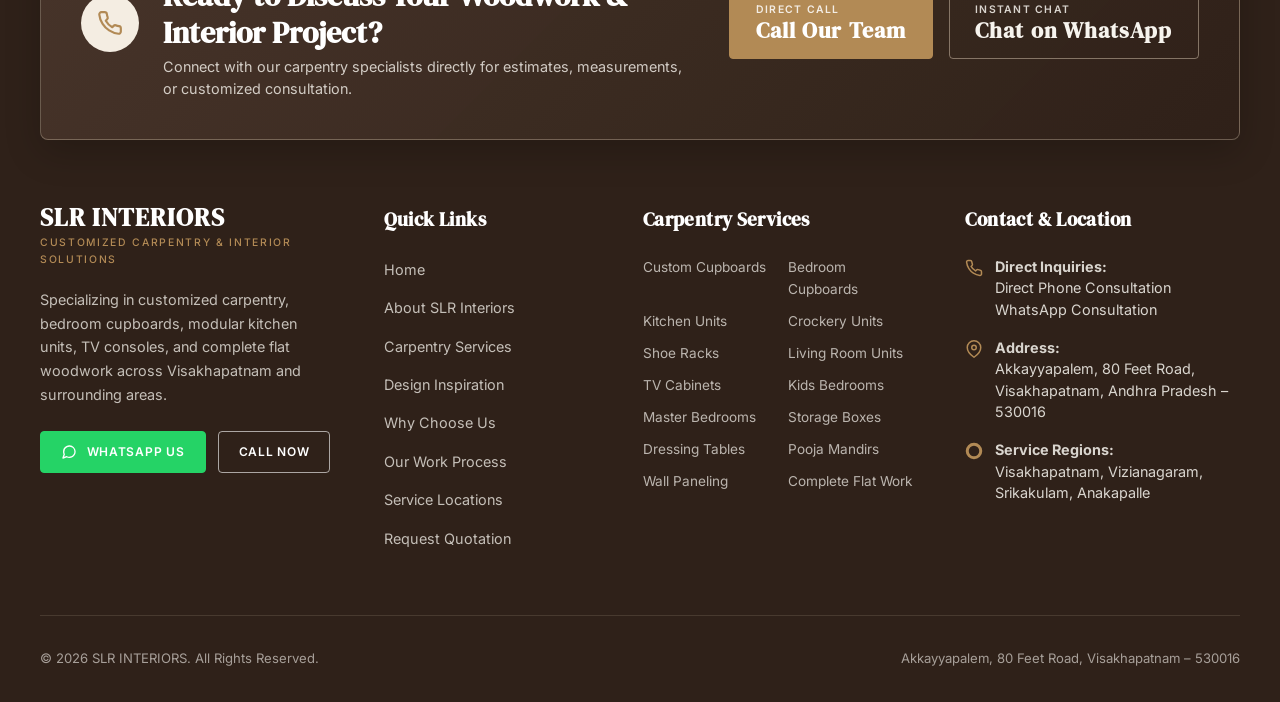
==== commit b4c00c33: "Add Vercel Web Analytics" ====
--- a/index.html
+++ b/index.html
@@ -84,6 +84,14 @@
     ]
   }
   </script>
+
+    <script>
+      window.va = window.va || function () {
+        (window.vaq = window.vaq || []).push(arguments);
+      };
+    </script>
+
+  <script defer src="/_vercel/insights/script.js"></script>
 </head>
 <body>
 
--- a/style.css
+++ b/style.css
@@ -328,7 +328,8 @@
   transition: transform var(--transition-fast);
 }
 
-.btn:hover svg {
+.btn:hover svg,
+.btn.touch-hover svg {
   transform: translateX(3px);
 }
 
@@ -338,7 +339,8 @@
   border: 1px solid var(--color-brass);
 }
 
-.btn-primary:hover {
+.btn-primary:hover,
+.btn-primary.touch-hover {
   background-color: var(--color-brass-hover);
   border-color: var(--color-brass-hover);
   color: var(--color-white);
@@ -352,7 +354,8 @@
   border: 1px solid var(--color-walnut);
 }
 
-.btn-walnut:hover {
+.btn-walnut:hover,
+.btn-walnut.touch-hover {
   background-color: var(--color-walnut-dark);
   border-color: var(--color-walnut-dark);
   color: var(--color-white);
@@ -366,7 +369,8 @@
   border: 1px solid var(--color-walnut);
 }
 
-.btn-outline:hover {
+.btn-outline:hover,
+.btn-outline.touch-hover {
   background-color: var(--color-walnut);
   color: var(--color-white);
   transform: translateY(-2px);
@@ -378,7 +382,8 @@
   border: 1px solid rgba(255, 255, 255, 0.6);
 }
 
-.btn-outline-white:hover {
+.btn-outline-white:hover,
+.btn-outline-white.touch-hover {
   background-color: var(--color-white);
   color: var(--color-walnut);
   border-color: var(--color-white);
@@ -397,7 +402,8 @@
   border: 1px solid #25D366;
 }
 
-.btn-whatsapp:hover {
+.btn-whatsapp:hover,
+.btn-whatsapp.touch-hover {
   background-color: #1EBE5D;
   border-color: #1EBE5D;
   color: #FFFFFF;
@@ -432,7 +438,8 @@
   pointer-events: none;
 }
 
-.btn-shine:hover::before {
+.btn-shine:hover::before,
+.btn-shine.touch-hover::before {
   left: 180%;
   transition: left 0.85s ease-in-out;
 }
@@ -677,6 +684,7 @@
 }
 
 .mobile-drawer-back-btn:hover,
+.mobile-drawer-back-btn.touch-hover,
 .mobile-drawer-back-btn:active {
   background-color: var(--color-brass);
   color: var(--color-white);
@@ -707,6 +715,7 @@
 }
 
 .mobile-drawer-close-btn:hover,
+.mobile-drawer-close-btn.touch-hover,
 .mobile-drawer-close-btn:active {
   background-color: var(--color-walnut);
   color: var(--color-white);
@@ -759,9 +768,11 @@
   transform: translateX(0);
 }
 
-.mobile-nav-links a:hover {
+.mobile-nav-links a:hover,
+.mobile-nav-links a.touch-hover,
+.mobile-nav-links a:active {
   color: var(--color-brass);
-  padding-left: 8px;
+  padding-left: 10px;
 }
 
 .mobile-nav-footer {
@@ -950,12 +961,25 @@
   display: inline-flex;
   align-items: center;
   gap: 0.5rem;
+  transition: transform var(--transition-fast), color var(--transition-fast);
+}
+
+.hero-ethos-item:hover,
+.hero-ethos-item.touch-hover {
+  transform: translateX(3px);
+  color: var(--color-white);
 }
 
 .hero-ethos-item svg {
   width: 14px;
   height: 14px;
   color: var(--color-brass);
+  transition: transform 0.25s ease;
+}
+
+.hero-ethos-item:hover svg,
+.hero-ethos-item.touch-hover svg {
+  transform: scale(1.2);
 }
 
 .hero-actions {
@@ -979,17 +1003,29 @@
   gap: 0.5rem;
   font-size: 0.88rem;
   color: rgba(255, 255, 255, 0.9);
-  transition: color var(--transition-fast);
-}
-
-.hero-contact-link:hover {
+  transition: color var(--transition-fast), transform var(--transition-fast);
+}
+
+.hero-contact-link:hover,
+.hero-contact-link.touch-hover {
   color: var(--color-brass);
+  transform: translateY(-2px);
+}
+
+.hero-contact-link:active {
+  transform: scale(0.96);
 }
 
 .hero-contact-link svg {
   width: 18px;
   height: 18px;
   color: var(--color-brass);
+  transition: transform 0.25s ease;
+}
+
+.hero-contact-link:hover svg,
+.hero-contact-link.touch-hover svg {
+  transform: scale(1.15);
 }
 
 /* Scroll Down Indicator */
@@ -1084,9 +1120,11 @@
   transition: transform var(--transition-base), box-shadow var(--transition-base);
 }
 
-.about-highlight-card:hover {
+.about-highlight-card:hover,
+.about-highlight-card.touch-hover {
   transform: translateX(6px);
   box-shadow: var(--shadow-md);
+  border-left-color: var(--color-brass-hover);
 }
 
 .about-highlight-icon {
@@ -1099,6 +1137,14 @@
   display: flex;
   align-items: center;
   justify-content: center;
+  transition: background-color var(--transition-fast), color var(--transition-fast), transform var(--transition-fast);
+}
+
+.about-highlight-card:hover .about-highlight-icon,
+.about-highlight-card.touch-hover .about-highlight-icon {
+  background-color: var(--color-brass);
+  color: var(--color-white);
+  transform: rotate(5deg) scale(1.05);
 }
 
 .about-highlight-icon svg {
@@ -1216,7 +1262,8 @@
   flex-direction: column;
 }
 
-.service-card:hover {
+.service-card:hover,
+.service-card.touch-hover {
   transform: translateY(-8px);
   box-shadow: 0 16px 36px rgba(73, 54, 43, 0.12);
   border-color: var(--color-brass);
@@ -1236,7 +1283,8 @@
   transition: transform 0.7s cubic-bezier(0.16, 1, 0.3, 1);
 }
 
-.service-card:hover .service-image-box img {
+.service-card:hover .service-image-box img,
+.service-card.touch-hover .service-image-box img {
   transform: scale(1.05);
 }
 
@@ -1253,6 +1301,13 @@
   padding: 0.25rem 0.65rem;
   border-radius: var(--radius-sm);
   border: 1px solid rgba(178, 138, 85, 0.4);
+  transition: background-color var(--transition-fast), color var(--transition-fast);
+}
+
+.service-card:hover .service-num,
+.service-card.touch-hover .service-num {
+  background-color: var(--color-brass);
+  color: var(--color-white);
 }
 
 .service-body {
@@ -1309,12 +1364,14 @@
   transition: transform 0.3s cubic-bezier(0.16, 1, 0.3, 1);
 }
 
-.service-quote-btn:hover {
+.service-quote-btn:hover,
+.service-quote-btn.touch-hover {
   color: var(--color-walnut);
   gap: 0.85rem;
 }
 
-.service-quote-btn:hover svg {
+.service-quote-btn:hover svg,
+.service-quote-btn.touch-hover svg {
   transform: translateX(4px);
 }
 
@@ -1333,7 +1390,8 @@
   transition: color var(--transition-fast), transform var(--transition-fast);
 }
 
-.service-gallery-link:hover {
+.service-gallery-link:hover,
+.service-gallery-link.touch-hover {
   color: var(--color-brass);
 }
 
@@ -1341,7 +1399,8 @@
   transition: transform 0.25s ease;
 }
 
-.service-gallery-link:hover svg {
+.service-gallery-link:hover svg,
+.service-gallery-link.touch-hover svg {
   transform: translate(2px, -2px);
 }
 
@@ -1389,13 +1448,15 @@
   transition: background-color 0.3s ease;
 }
 
-.why-card:hover {
+.why-card:hover,
+.why-card.touch-hover {
   transform: translateY(-6px);
   box-shadow: 0 14px 32px rgba(73, 54, 43, 0.1);
   border-color: var(--color-brass);
 }
 
-.why-card:hover::before {
+.why-card:hover::before,
+.why-card.touch-hover::before {
   background-color: var(--color-brass);
 }
 
@@ -1409,11 +1470,25 @@
   align-items: center;
   justify-content: center;
   margin-bottom: 1.25rem;
+  transition: all var(--transition-fast);
+}
+
+.why-card:hover .why-card-icon,
+.why-card.touch-hover .why-card-icon {
+  background-color: var(--color-brass);
+  color: var(--color-white);
+  transform: scale(1.08) rotate(4deg);
+}
+
+.why-card:hover .why-card-title,
+.why-card.touch-hover .why-card-title {
+  color: var(--color-brass-hover);
 }
 
 .why-card-icon svg {
   width: 22px;
   height: 22px;
+  transition: transform 0.25s ease;
 }
 
 .why-card-title {
@@ -1421,6 +1496,7 @@
   font-size: 1.15rem;
   color: var(--color-walnut);
   margin-bottom: 0.6rem;
+  transition: color var(--transition-fast);
 }
 
 .why-card-desc {
@@ -1495,7 +1571,8 @@
   flex-direction: column;
 }
 
-.process-card:hover {
+.process-card:hover,
+.process-card.touch-hover {
   transform: translateY(-6px);
   box-shadow: var(--shadow-lg);
   border-color: var(--color-brass);
@@ -1507,11 +1584,13 @@
   line-height: 1;
   color: var(--color-beige);
   margin-bottom: 1rem;
-  transition: color var(--transition-fast);
-}
-
-.process-card:hover .process-num {
+  transition: color var(--transition-fast), transform var(--transition-fast);
+}
+
+.process-card:hover .process-num,
+.process-card.touch-hover .process-num {
   color: var(--color-brass);
+  transform: scale(1.08);
 }
 
 .process-step-title {
@@ -1559,7 +1638,8 @@
   outline: none;
 }
 
-.filter-btn:hover {
+.filter-btn:hover,
+.filter-btn.touch-hover {
   border-color: var(--color-brass);
   color: var(--color-walnut);
   transform: translateY(-2px);
@@ -1601,7 +1681,8 @@
   display: none;
 }
 
-.gallery-item:hover {
+.gallery-item:hover,
+.gallery-item.touch-hover {
   transform: translateY(-7px);
   box-shadow: 0 18px 40px rgba(41, 30, 24, 0.16);
   border-color: var(--color-brass);
@@ -1618,7 +1699,8 @@
   transition: transform 0.65s cubic-bezier(0.16, 1, 0.3, 1);
 }
 
-.gallery-item:hover img {
+.gallery-item:hover img,
+.gallery-item.touch-hover img {
   transform: scale(1.08);
 }
 
@@ -1662,6 +1744,7 @@
 }
 
 .gallery-item:hover .gallery-overlay,
+.gallery-item.touch-hover .gallery-overlay,
 .gallery-item:focus-visible .gallery-overlay {
   opacity: 1;
 }
@@ -1829,6 +1912,14 @@
   border: 1px solid var(--color-border);
   box-shadow: 0 6px 20px rgba(41, 30, 24, 0.05);
   text-align: center;
+  transition: transform var(--transition-base), box-shadow var(--transition-base), border-color var(--transition-base);
+}
+
+.location-card:hover,
+.location-card.touch-hover {
+  transform: translateY(-4px);
+  box-shadow: 0 12px 28px rgba(41, 30, 24, 0.08);
+  border-color: var(--color-brass);
 }
 
 .location-address-title {
@@ -1888,11 +1979,12 @@
   font-size: 0.95rem;
   font-weight: 500;
   color: var(--color-charcoal);
-  transition: border-color var(--transition-fast), transform var(--transition-fast), background-color var(--transition-fast);
+  transition: border-color var(--transition-fast), transform var(--transition-fast), background-color var(--transition-fast), box-shadow var(--transition-fast);
   text-align: center;
 }
 
-.area-item:hover {
+.area-item:hover,
+.area-item.touch-hover {
   border-color: var(--color-brass);
   background-color: var(--color-white);
   transform: translateY(-3px);
@@ -1904,6 +1996,12 @@
   height: 18px;
   color: var(--color-brass);
   flex-shrink: 0;
+  transition: transform 0.25s ease;
+}
+
+.area-item:hover svg,
+.area-item.touch-hover svg {
+  transform: scale(1.2);
 }
 
 /* ==========================================================================
@@ -2083,6 +2181,18 @@
   word-break: break-word;
 }
 
+.radio-pill label:hover,
+.radio-pill label.touch-hover {
+  border-color: var(--color-brass);
+  background-color: var(--color-white);
+  transform: translateY(-2px);
+  box-shadow: 0 4px 12px rgba(41, 30, 24, 0.06);
+}
+
+.radio-pill label:active {
+  transform: scale(0.97);
+}
+
 .radio-pill input[type="radio"]:checked + label {
   background-color: var(--color-brass);
   color: var(--color-white);
@@ -2172,6 +2282,13 @@
   justify-content: space-between;
   gap: 2rem;
   box-shadow: 0 12px 36px rgba(0, 0, 0, 0.2);
+  transition: transform var(--transition-base), box-shadow var(--transition-base), border-color var(--transition-base);
+}
+
+.footer-call-card:hover,
+.footer-call-card.touch-hover {
+  box-shadow: 0 16px 42px rgba(0, 0, 0, 0.28);
+  border-color: rgba(216, 198, 176, 0.55);
 }
 
 .footer-call-left {
@@ -2235,7 +2352,8 @@
   text-align: left;
 }
 
-.footer-phone-btn:hover {
+.footer-phone-btn:hover,
+.footer-phone-btn.touch-hover {
   background-color: var(--color-brass-hover);
   border-color: var(--color-brass-hover);
   transform: translateY(-3px);
@@ -2248,7 +2366,8 @@
   border: 1px solid rgba(216, 198, 176, 0.5);
 }
 
-.footer-phone-alt:hover {
+.footer-phone-alt:hover,
+.footer-phone-alt.touch-hover {
   background-color: var(--color-white);
   color: var(--color-walnut);
   border-color: var(--color-white);
@@ -2316,7 +2435,8 @@
   display: inline-block;
 }
 
-.footer-links a:hover {
+.footer-links a:hover,
+.footer-links a.touch-hover {
   color: var(--color-brass);
   transform: translateX(4px);
 }
@@ -2330,11 +2450,14 @@
 .footer-services-list a {
   font-size: 0.85rem;
   color: rgba(247, 244, 238, 0.7);
-  transition: color var(--transition-fast);
-}
-
-.footer-services-list a:hover {
+  transition: color var(--transition-fast), transform var(--transition-fast);
+  display: inline-block;
+}
+
+.footer-services-list a:hover,
+.footer-services-list a.touch-hover {
   color: var(--color-brass);
+  transform: translateX(4px);
 }
 
 .footer-contact-list {
@@ -2410,7 +2533,8 @@
   height: 24px;
 }
 
-.floating-btn:hover {
+.floating-btn:hover,
+.floating-btn.touch-hover {
   transform: translateY(-4px) scale(1.05);
   box-shadow: 0 8px 24px rgba(0, 0, 0, 0.35);
 }
@@ -2452,7 +2576,8 @@
   transform: scale(1);
 }
 
-.floating-back-to-top:hover {
+.floating-back-to-top:hover,
+.floating-back-to-top.touch-hover {
   background-color: var(--color-brass);
 }
 
@@ -2677,11 +2802,89 @@
     font-size: 0.8rem;
   }
 
-  /* Comprehensive Responsive Card & Control Touch Animations */
+  /* ==========================================================================
+     MOBILE-FIRST ENTRANCE REVEALS & STAGGERED MOTION
+     ========================================================================== */
+  .reveal {
+    opacity: 0;
+    transform: translateY(22px);
+    transition: opacity 0.55s cubic-bezier(0.16, 1, 0.3, 1),
+                transform 0.55s cubic-bezier(0.16, 1, 0.3, 1);
+    will-change: opacity, transform;
+  }
+
+  .reveal.active {
+    opacity: 1;
+    transform: translateY(0);
+  }
+
+  /* Staggered entrance feel on mobile cards */
+  .services-grid > .service-card.reveal:nth-child(even),
+  .process-steps > .process-card.reveal:nth-child(even),
+  .why-features > .why-card.reveal:nth-child(even),
+  .gallery-grid > .gallery-item.reveal:nth-child(even),
+  .areas-list > .area-item.reveal:nth-child(even) {
+    transition-delay: 0.08s;
+  }
+
+  /* ==========================================================================
+     COMPREHENSIVE MOBILE TOUCH-HOVER & TACTILE ACTIVE MICRO-INTERACTIONS
+     ========================================================================== */
+  .service-card {
+    transition: transform 0.32s cubic-bezier(0.16, 1, 0.3, 1),
+                box-shadow 0.32s cubic-bezier(0.16, 1, 0.3, 1),
+                border-color 0.28s ease;
+  }
+
+  .service-card.touch-hover {
+    transform: translateY(-4px) scale(1.01);
+    box-shadow: 0 12px 30px rgba(73, 54, 43, 0.14);
+    border-color: var(--color-brass);
+  }
+
+  .service-card.touch-hover .service-image-box img {
+    transform: scale(1.06);
+  }
+
+  .service-card.touch-hover .service-num {
+    background-color: var(--color-brass);
+    color: var(--color-white);
+  }
+
+  .service-card.touch-hover .service-quote-btn {
+    color: var(--color-brass-hover);
+  }
+
+  .service-card.touch-hover .service-quote-btn svg {
+    transform: translateX(4px);
+  }
+
   .service-card:active {
-    transform: scale(0.985);
+    transform: scale(0.982);
     border-color: var(--color-brass);
     transition: transform 0.12s ease;
+  }
+
+  .why-card {
+    transition: transform 0.32s cubic-bezier(0.16, 1, 0.3, 1),
+                box-shadow 0.32s cubic-bezier(0.16, 1, 0.3, 1),
+                border-color 0.28s ease;
+  }
+
+  .why-card.touch-hover {
+    transform: translateY(-4px) scale(1.01);
+    box-shadow: 0 12px 28px rgba(73, 54, 43, 0.12);
+    border-color: var(--color-brass);
+  }
+
+  .why-card.touch-hover::before {
+    background-color: var(--color-brass);
+  }
+
+  .why-card.touch-hover .why-card-icon {
+    background-color: var(--color-brass);
+    color: var(--color-white);
+    transform: scale(1.08) rotate(4deg);
   }
 
   .why-card:active {
@@ -2690,25 +2893,101 @@
     transition: transform 0.12s ease;
   }
 
+  .process-card {
+    transition: transform 0.32s cubic-bezier(0.16, 1, 0.3, 1),
+                box-shadow 0.32s cubic-bezier(0.16, 1, 0.3, 1),
+                border-color 0.28s ease;
+  }
+
+  .process-card.touch-hover {
+    transform: translateY(-4px) scale(1.01);
+    box-shadow: var(--shadow-lg);
+    border-color: var(--color-brass);
+  }
+
+  .process-card.touch-hover .process-num {
+    color: var(--color-brass);
+    transform: scale(1.08);
+  }
+
   .process-card:active {
     transform: scale(0.98);
     border-color: var(--color-brass);
     transition: transform 0.12s ease;
   }
 
+  .gallery-item {
+    transition: transform 0.32s cubic-bezier(0.16, 1, 0.3, 1),
+                box-shadow 0.32s cubic-bezier(0.16, 1, 0.3, 1),
+                border-color 0.28s ease;
+  }
+
+  .gallery-item.touch-hover {
+    transform: translateY(-4px) scale(1.015);
+    box-shadow: 0 16px 36px rgba(41, 30, 24, 0.18);
+    border-color: var(--color-brass);
+  }
+
+  .gallery-item.touch-hover img {
+    transform: scale(1.08);
+  }
+
+  .gallery-item.touch-hover .gallery-overlay {
+    opacity: 1;
+  }
+
   .gallery-item:active {
     transform: scale(0.975);
     transition: transform 0.12s ease;
   }
 
+  .filter-btn {
+    transition: transform 0.18s ease, background-color 0.25s ease, color 0.25s ease, border-color 0.25s ease;
+  }
+
+  .filter-btn.touch-hover {
+    border-color: var(--color-brass);
+    color: var(--color-brass);
+  }
+
   .filter-btn:active {
-    transform: scale(0.95);
+    transform: scale(0.94);
     transition: transform 0.1s ease;
+  }
+
+  .location-card {
+    transition: transform 0.32s cubic-bezier(0.16, 1, 0.3, 1),
+                box-shadow 0.32s cubic-bezier(0.16, 1, 0.3, 1),
+                border-color 0.28s ease;
+  }
+
+  .location-card.touch-hover {
+    transform: translateY(-3px);
+    box-shadow: 0 10px 24px rgba(41, 30, 24, 0.08);
+    border-color: var(--color-brass);
   }
 
   .location-card:active {
     transform: scale(0.985);
     transition: transform 0.12s ease;
+  }
+
+  .area-item {
+    transition: transform 0.28s cubic-bezier(0.16, 1, 0.3, 1),
+                background-color 0.25s ease,
+                border-color 0.25s ease,
+                box-shadow 0.25s ease;
+  }
+
+  .area-item.touch-hover {
+    transform: translateY(-3px) scale(1.015);
+    background-color: var(--color-white);
+    border-color: var(--color-brass);
+    box-shadow: 0 6px 16px rgba(41, 30, 24, 0.08);
+  }
+
+  .area-item.touch-hover svg {
+    transform: scale(1.2);
   }
 
   .area-item:active {
@@ -2718,18 +2997,181 @@
     transition: transform 0.12s ease;
   }
 
+  .about-highlight-card {
+    transition: transform 0.32s cubic-bezier(0.16, 1, 0.3, 1),
+                box-shadow 0.32s cubic-bezier(0.16, 1, 0.3, 1),
+                border-color 0.28s ease;
+  }
+
+  .about-highlight-card.touch-hover {
+    transform: translateX(6px);
+    box-shadow: var(--shadow-md);
+    border-left-color: var(--color-brass-hover);
+  }
+
+  .about-highlight-card.touch-hover .about-highlight-icon {
+    background-color: var(--color-brass);
+    color: var(--color-white);
+    transform: rotate(5deg) scale(1.08);
+  }
+
+  .about-highlight-card:active {
+    transform: scale(0.98);
+    transition: transform 0.12s ease;
+  }
+
+  .about-badge {
+    transition: transform 0.3s ease, box-shadow 0.3s ease;
+  }
+
+  .about-badge.touch-hover,
+  .about-badge:active {
+    transform: scale(1.02);
+    box-shadow: 0 10px 28px rgba(73, 54, 43, 0.16);
+  }
+
+  .footer-call-card.touch-hover {
+    box-shadow: 0 16px 42px rgba(0, 0, 0, 0.32);
+    border-color: rgba(216, 198, 176, 0.65);
+  }
+
+  .footer-phone-btn {
+    transition: transform 0.25s cubic-bezier(0.16, 1, 0.3, 1),
+                background-color 0.2s ease,
+                box-shadow 0.2s ease;
+  }
+
+  .footer-phone-btn.touch-hover {
+    transform: translateY(-2px) scale(1.01);
+    box-shadow: 0 6px 18px rgba(178, 138, 85, 0.4);
+  }
+
+  .footer-phone-btn:active {
+    transform: scale(0.975);
+    transition: transform 0.1s ease;
+  }
+
+  .footer-service-link {
+    transition: transform 0.2s ease, color 0.2s ease;
+  }
+
+  .footer-service-link.touch-hover,
   .footer-service-link:active {
     color: var(--color-brass);
+    transform: translateX(5px);
+  }
+
+  .btn {
+    transition: transform 0.2s cubic-bezier(0.16, 1, 0.3, 1),
+                background-color 0.2s ease,
+                box-shadow 0.2s ease,
+                color 0.2s ease;
+  }
+
+  .btn.touch-hover {
+    transform: translateY(-2px);
+  }
+
+  .btn:active {
+    transform: scale(0.965);
+    transition: transform 0.1s ease;
+  }
+
+  .service-quote-btn {
+    transition: color 0.2s ease, gap 0.25s ease;
+  }
+
+  .service-quote-btn.touch-hover,
+  .service-quote-btn:active {
+    color: var(--color-walnut);
+    gap: 0.85rem;
+  }
+
+  .service-quote-btn.touch-hover svg,
+  .service-quote-btn:active svg {
     transform: translateX(4px);
   }
 
-  .btn:active {
+  .service-gallery-link.touch-hover,
+  .service-gallery-link:active {
+    color: var(--color-brass);
+  }
+
+  .service-gallery-link.touch-hover svg,
+  .service-gallery-link:active svg {
+    transform: translate(2px, -2px);
+  }
+
+  .hero-ethos-item.touch-hover,
+  .hero-ethos-item:active {
+    transform: translateX(4px);
+    color: var(--color-white);
+  }
+
+  .hero-contact-link.touch-hover,
+  .hero-contact-link:active {
+    color: var(--color-brass);
+    transform: translateY(-2px);
+  }
+
+  .radio-pill label.touch-hover {
+    border-color: var(--color-brass);
+    background-color: var(--color-white);
+    transform: translateY(-2px);
+  }
+
+  .radio-pill label:active {
     transform: scale(0.97);
-    transition: transform 0.1s ease;
-  }
-
-  .hero-feature-item:active {
-    transform: scale(0.97);
+  }
+
+  .mobile-drawer-back-btn.touch-hover,
+  .mobile-drawer-back-btn:active {
+    background-color: var(--color-brass);
+    color: var(--color-white);
+    border-color: var(--color-brass);
+    transform: translateX(-4px);
+  }
+
+  .mobile-drawer-close-btn.touch-hover,
+  .mobile-drawer-close-btn:active {
+    background-color: var(--color-walnut);
+    color: var(--color-white);
+    transform: rotate(90deg);
+  }
+
+  .mobile-nav-links a.touch-hover,
+  .mobile-nav-links a:active {
+    color: var(--color-brass);
+    padding-left: 10px;
+  }
+
+  .floating-btn {
+    transition: transform 0.25s cubic-bezier(0.16, 1, 0.3, 1),
+                box-shadow 0.25s ease;
+  }
+
+  .floating-btn.touch-hover {
+    transform: scale(1.08);
+  }
+
+  .floating-btn:active {
+    transform: scale(0.92);
+  }
+
+  /* Gentle luxury floating breath animation for mobile WhatsApp button */
+  @keyframes mobileFloatBreath {
+    0%, 100% {
+      transform: translateY(0) scale(1);
+      box-shadow: 0 6px 20px rgba(37, 211, 102, 0.35);
+    }
+    50% {
+      transform: translateY(-3px) scale(1.03);
+      box-shadow: 0 10px 26px rgba(37, 211, 102, 0.55);
+    }
+  }
+
+  .floating-whatsapp {
+    animation: mobileFloatBreath 3s ease-in-out infinite;
   }
 
   .footer-grid {
@@ -2801,7 +3243,8 @@
     display: none !important;
   }
 
-  .hero-bg-zoom {
+  .hero-bg-zoom,
+  .floating-whatsapp {
     animation: none !important;
     transform: none !important;
   }
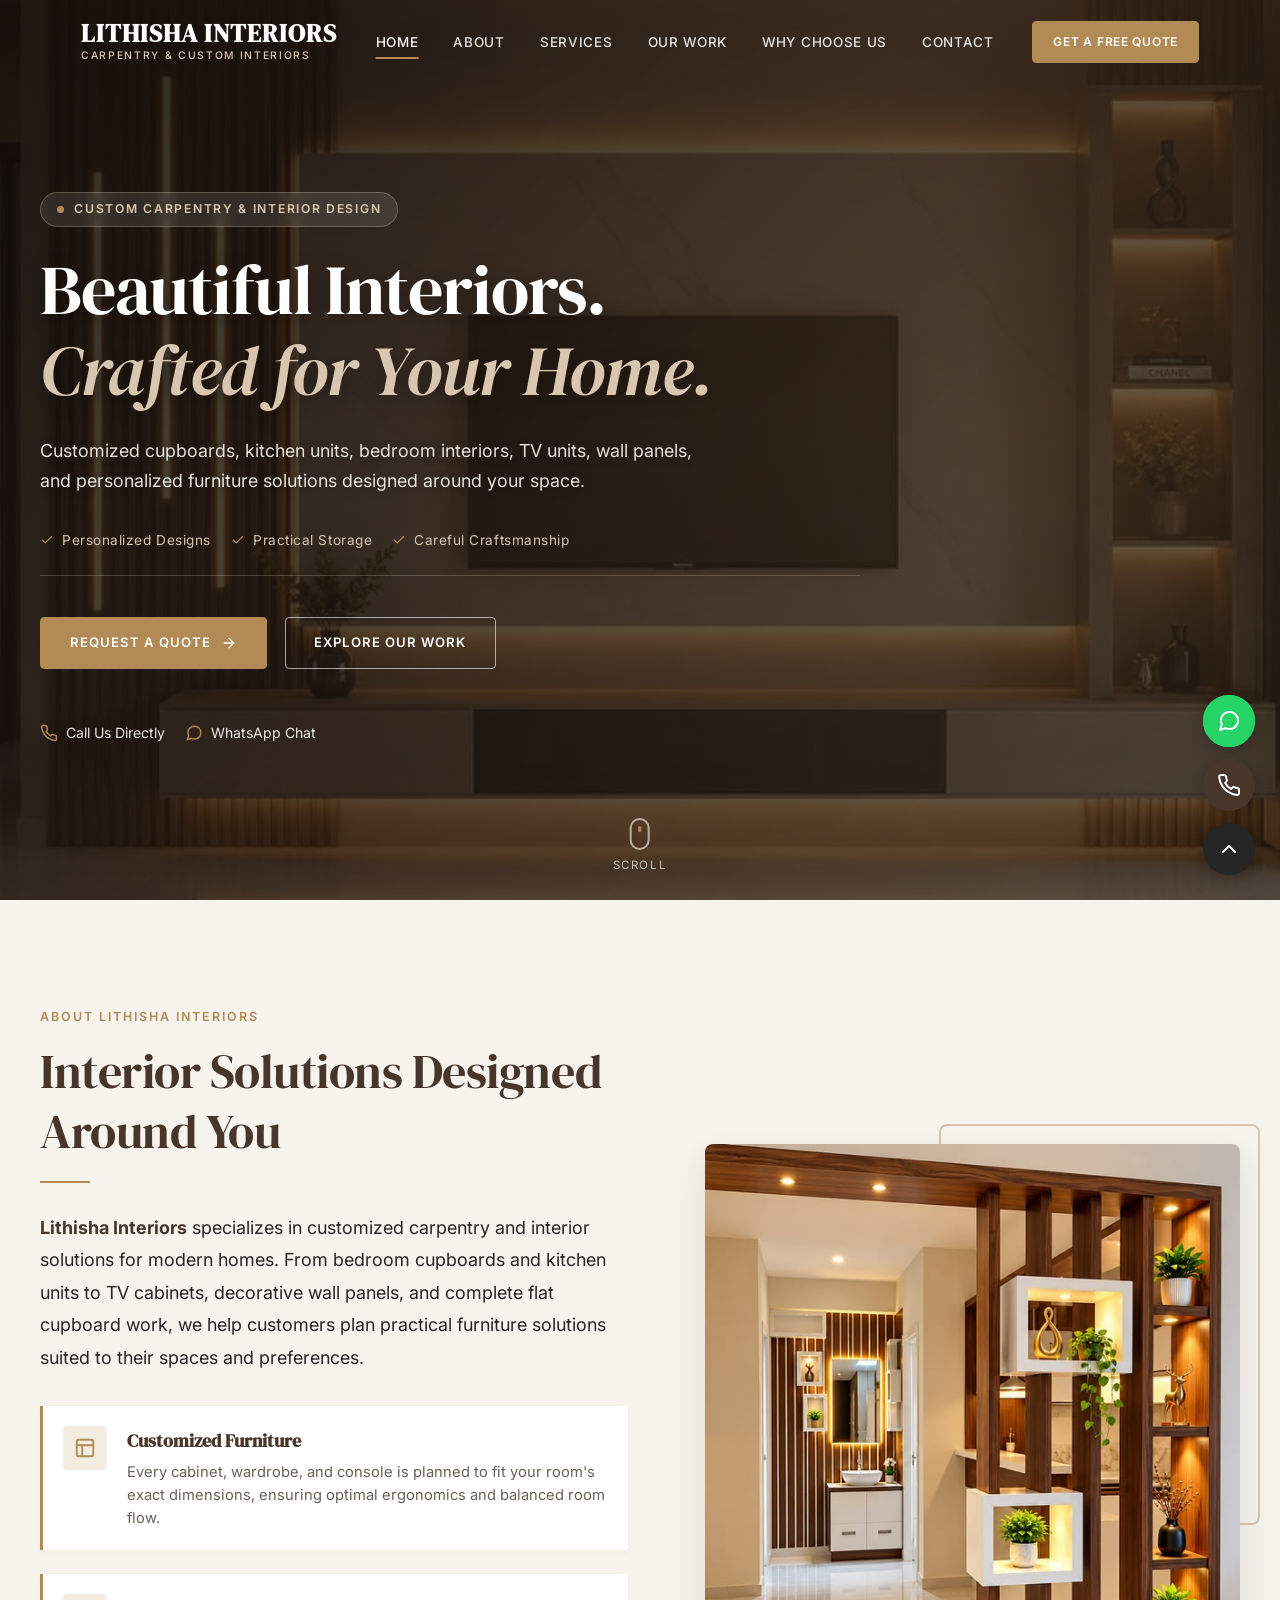
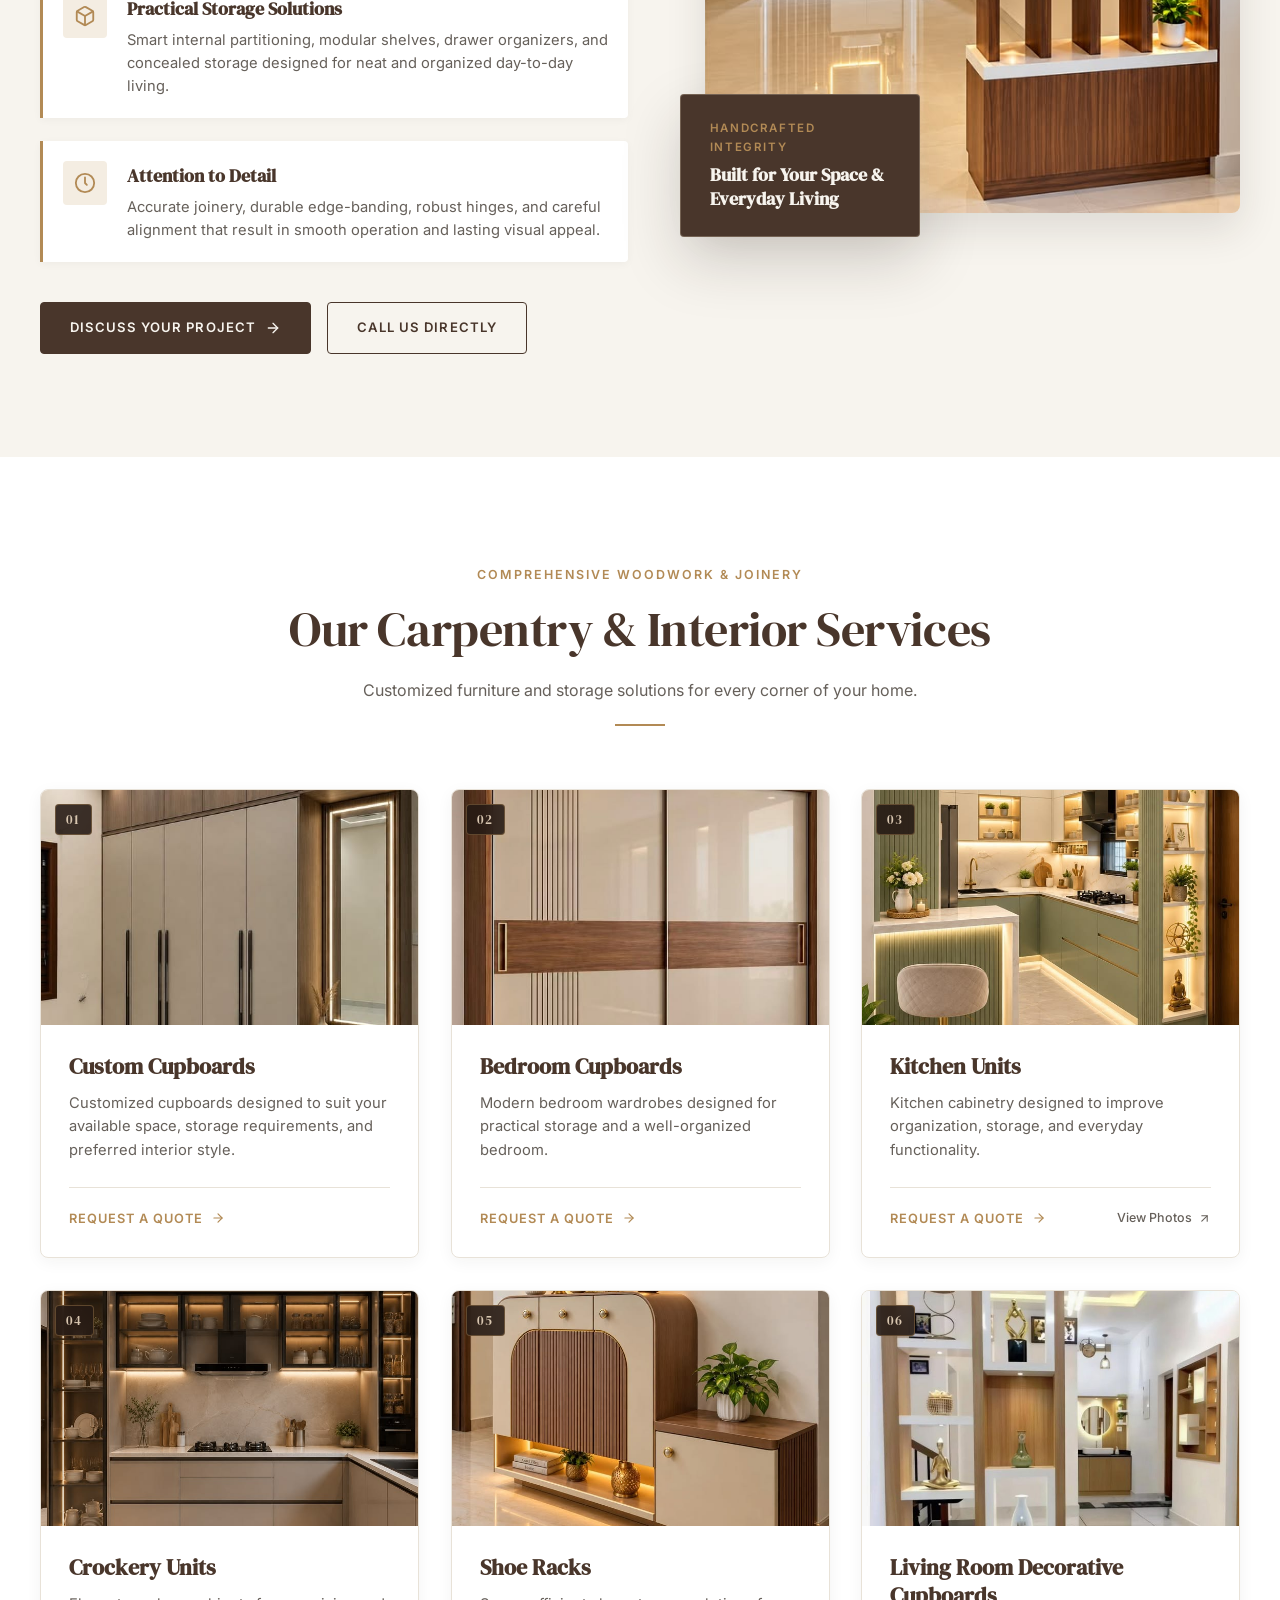
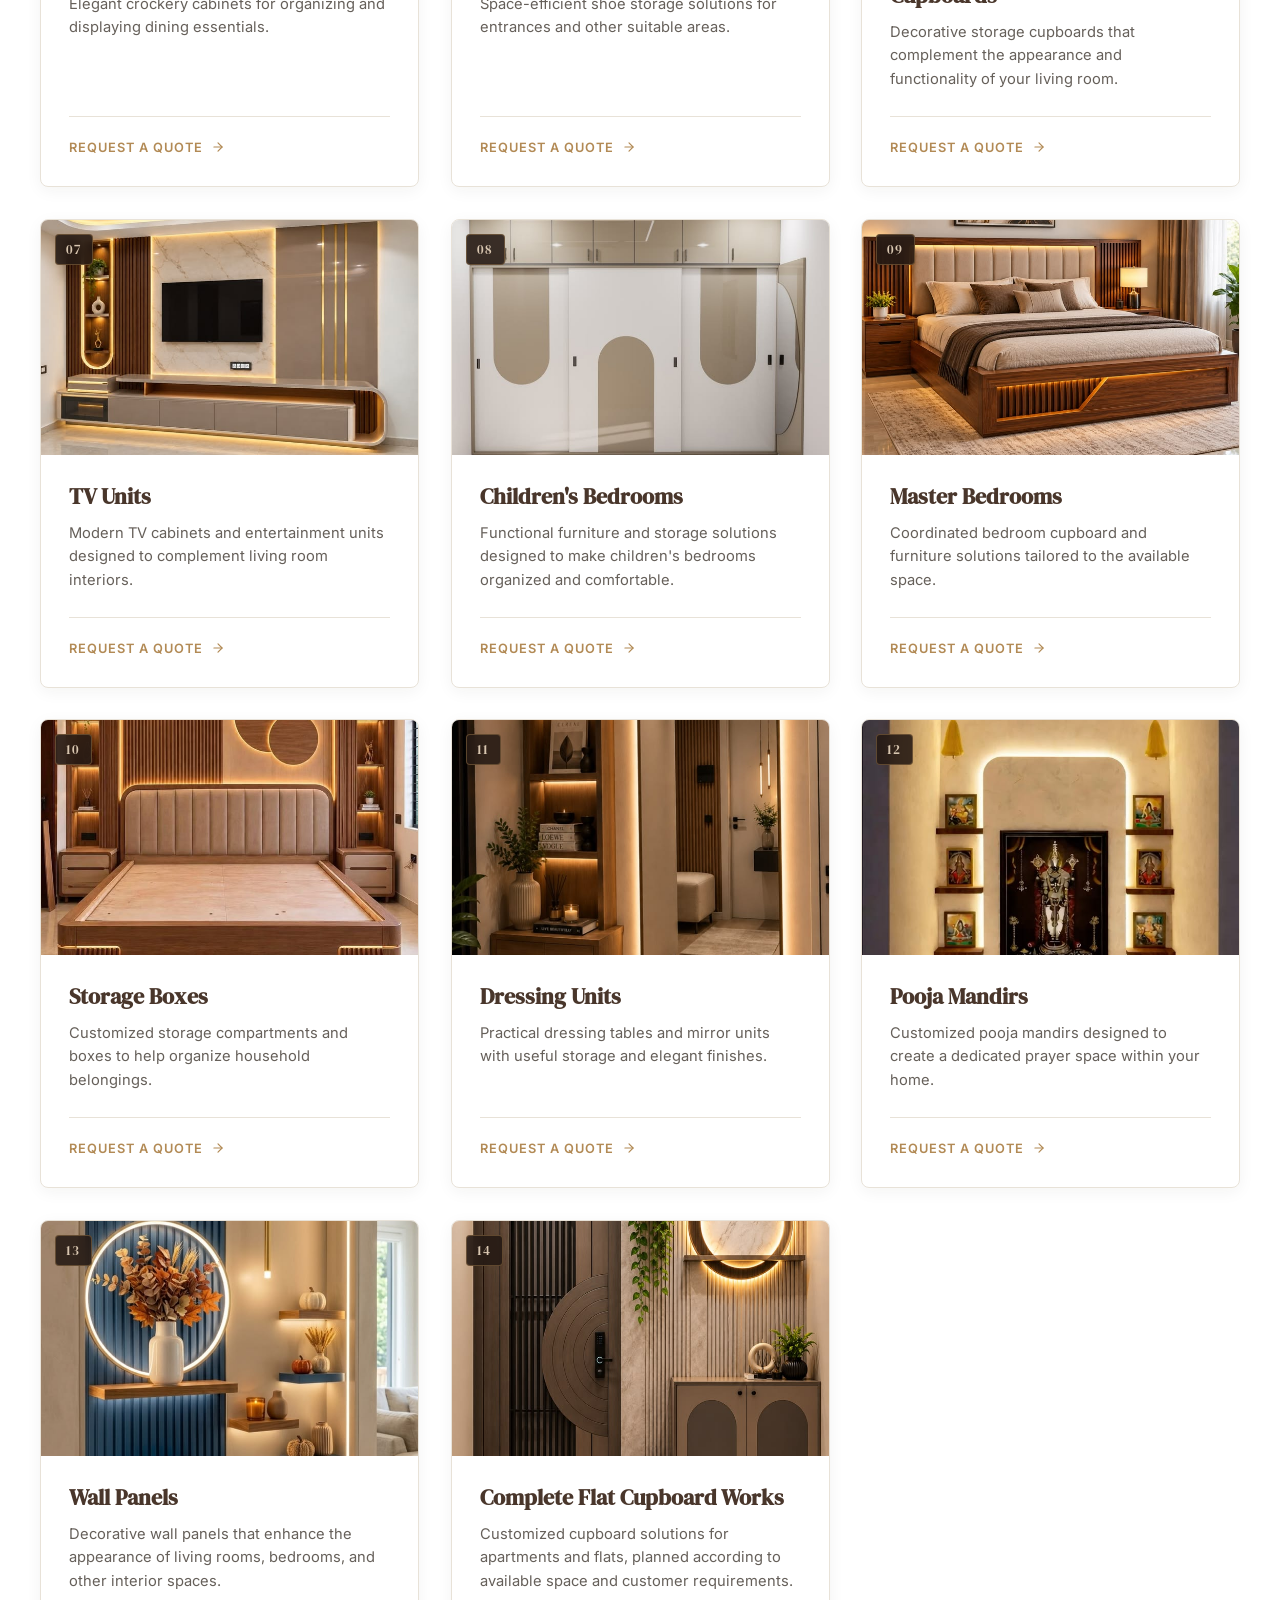
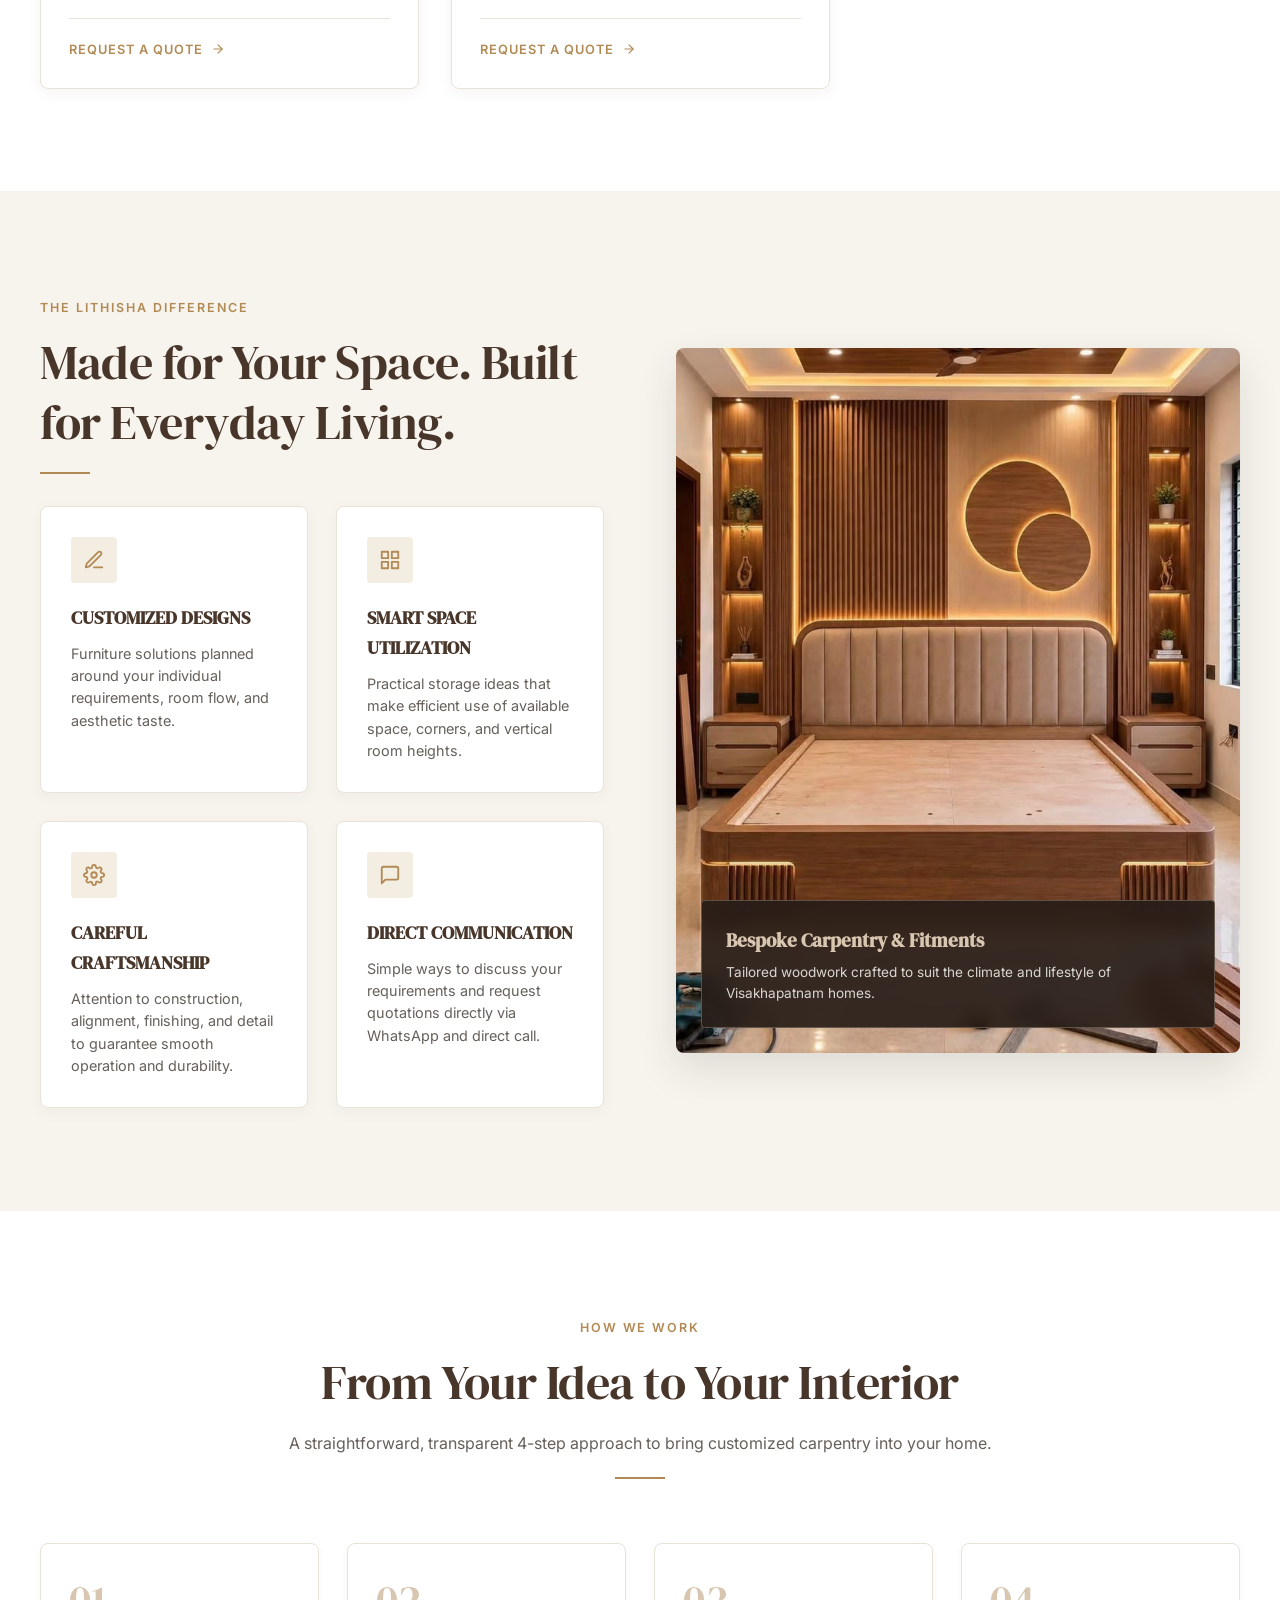
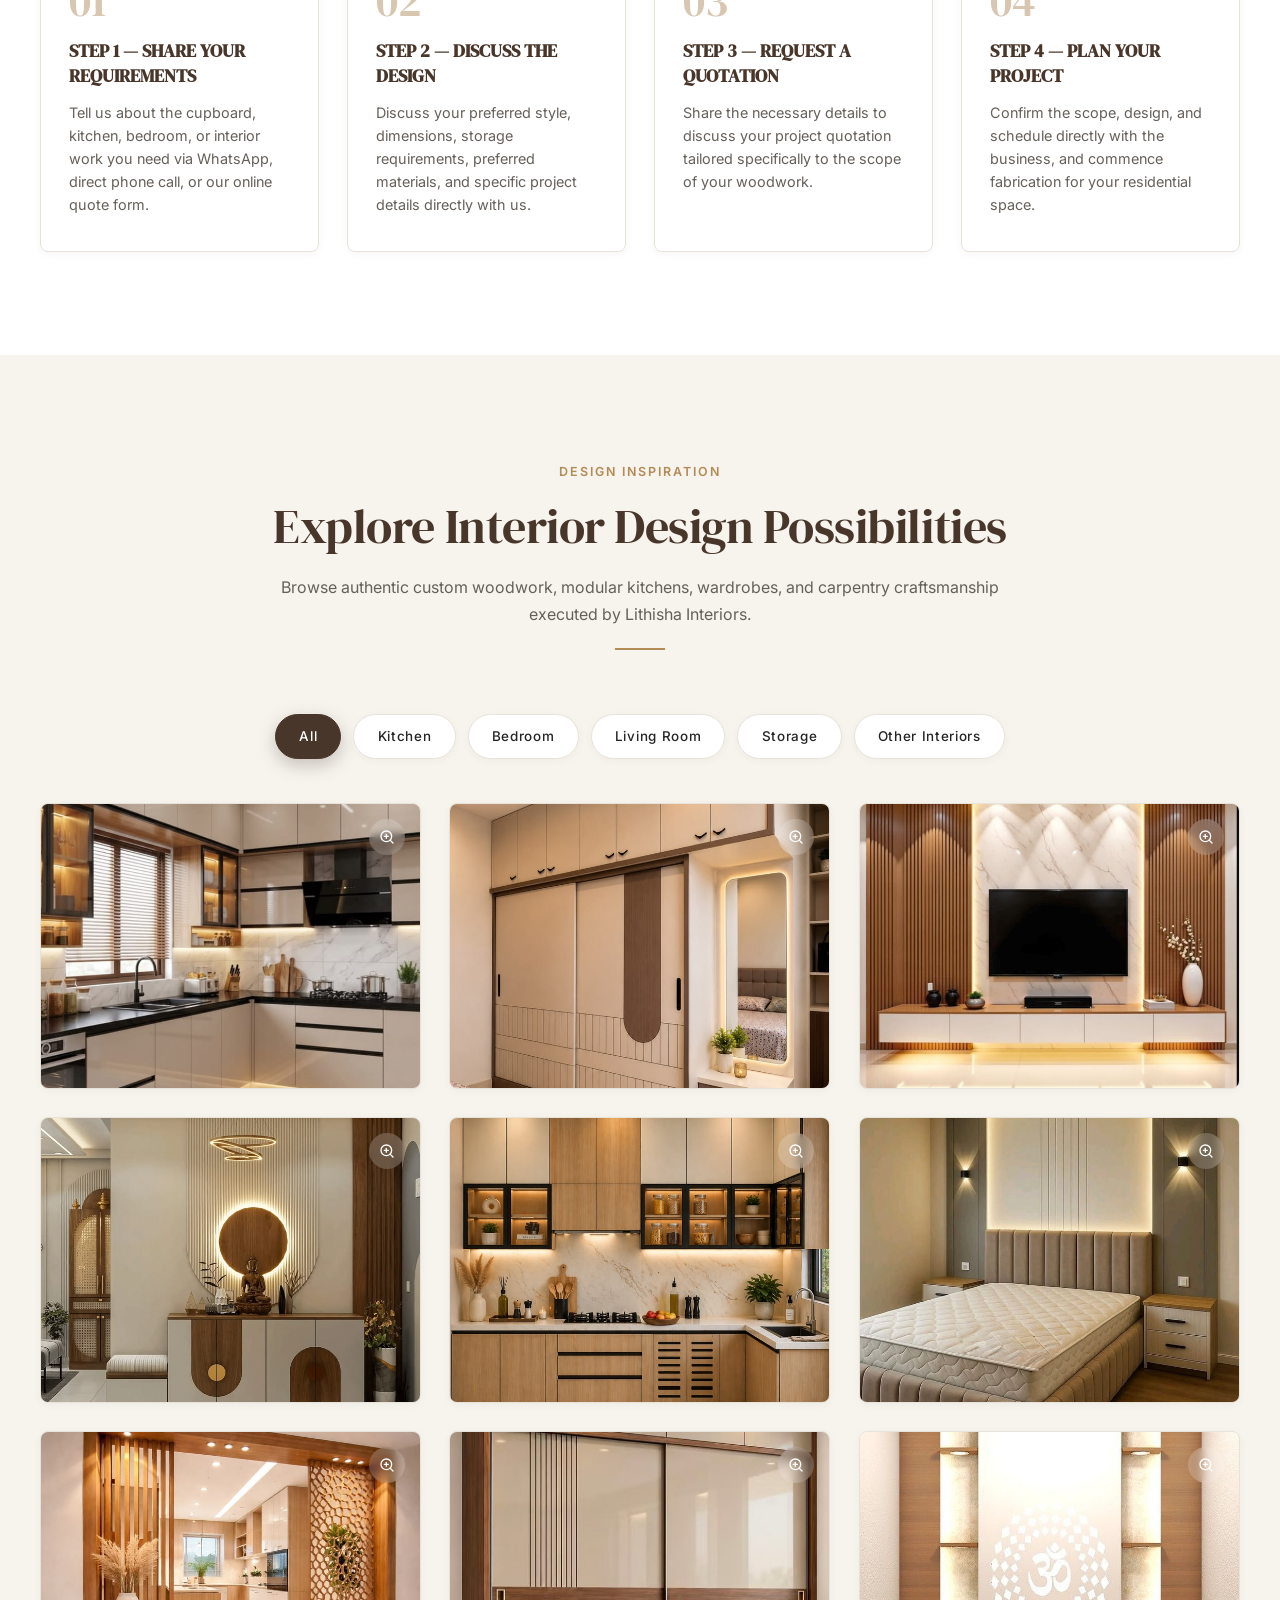
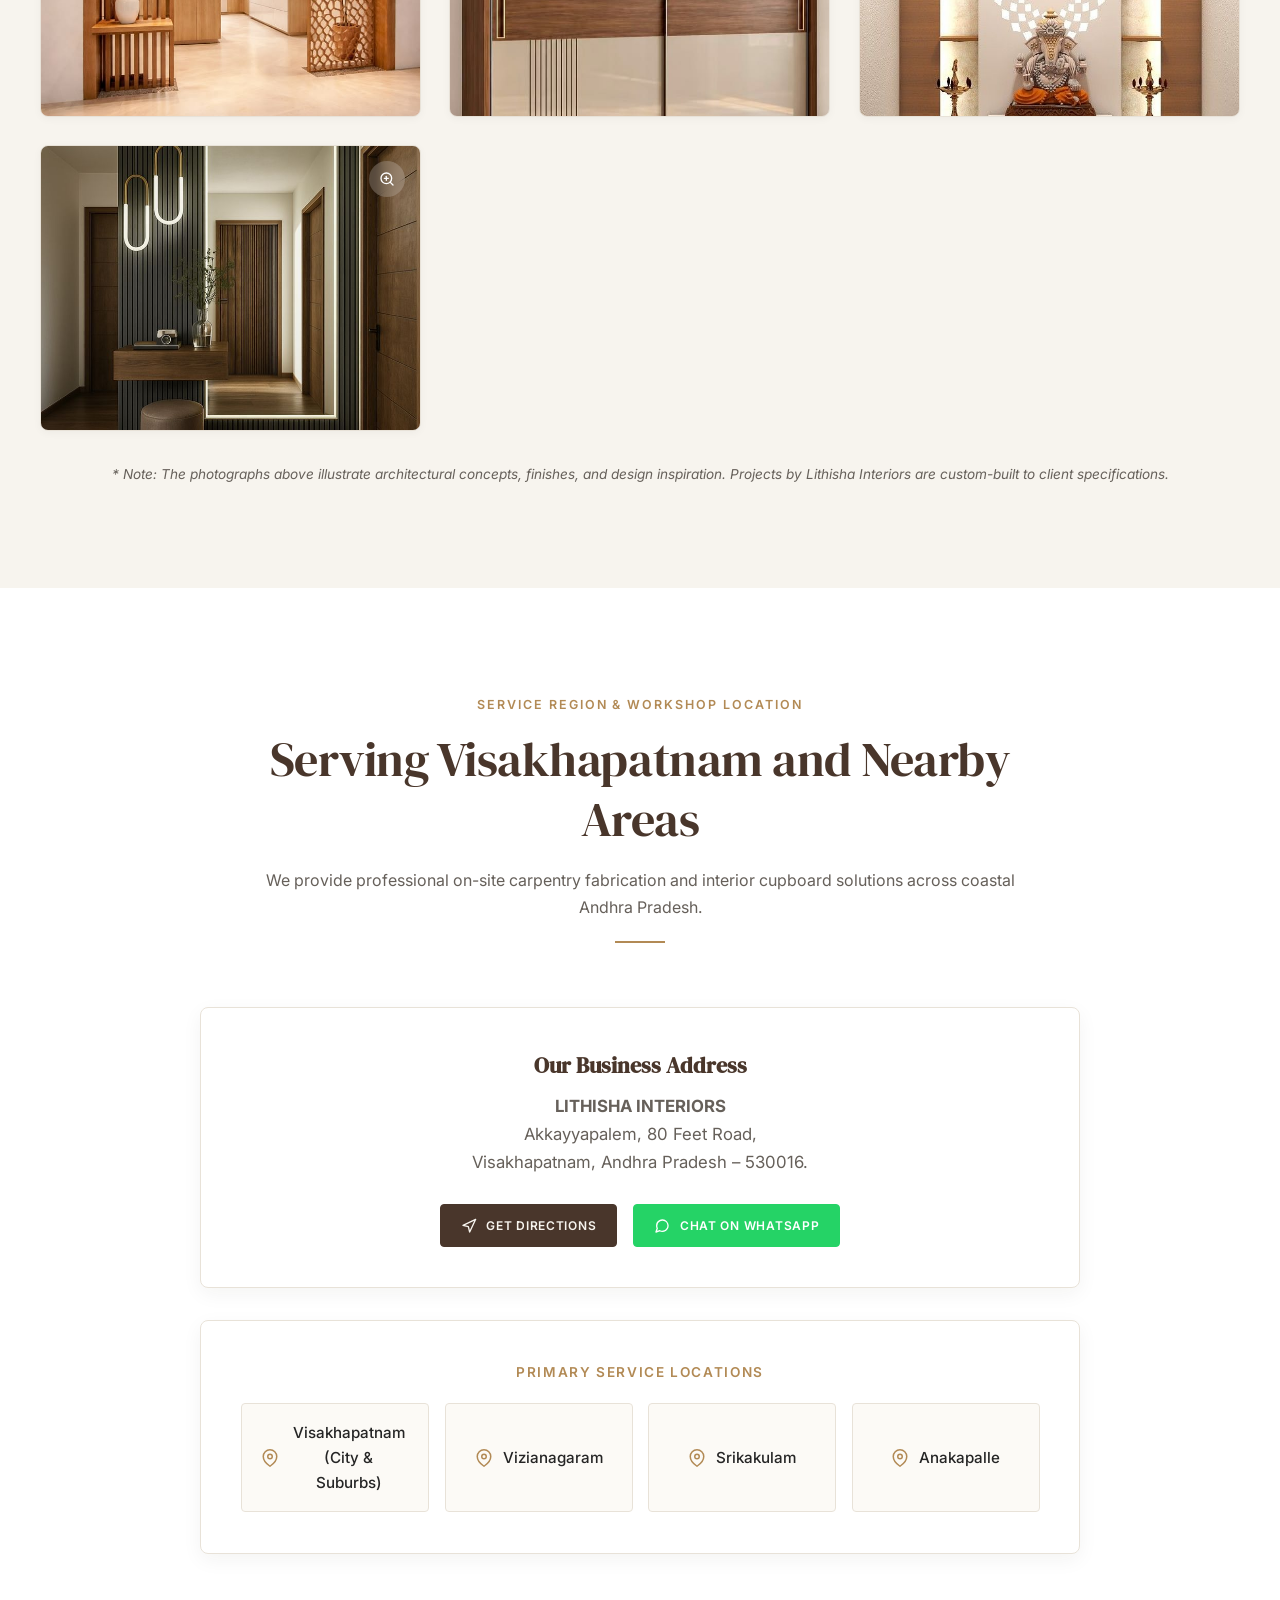
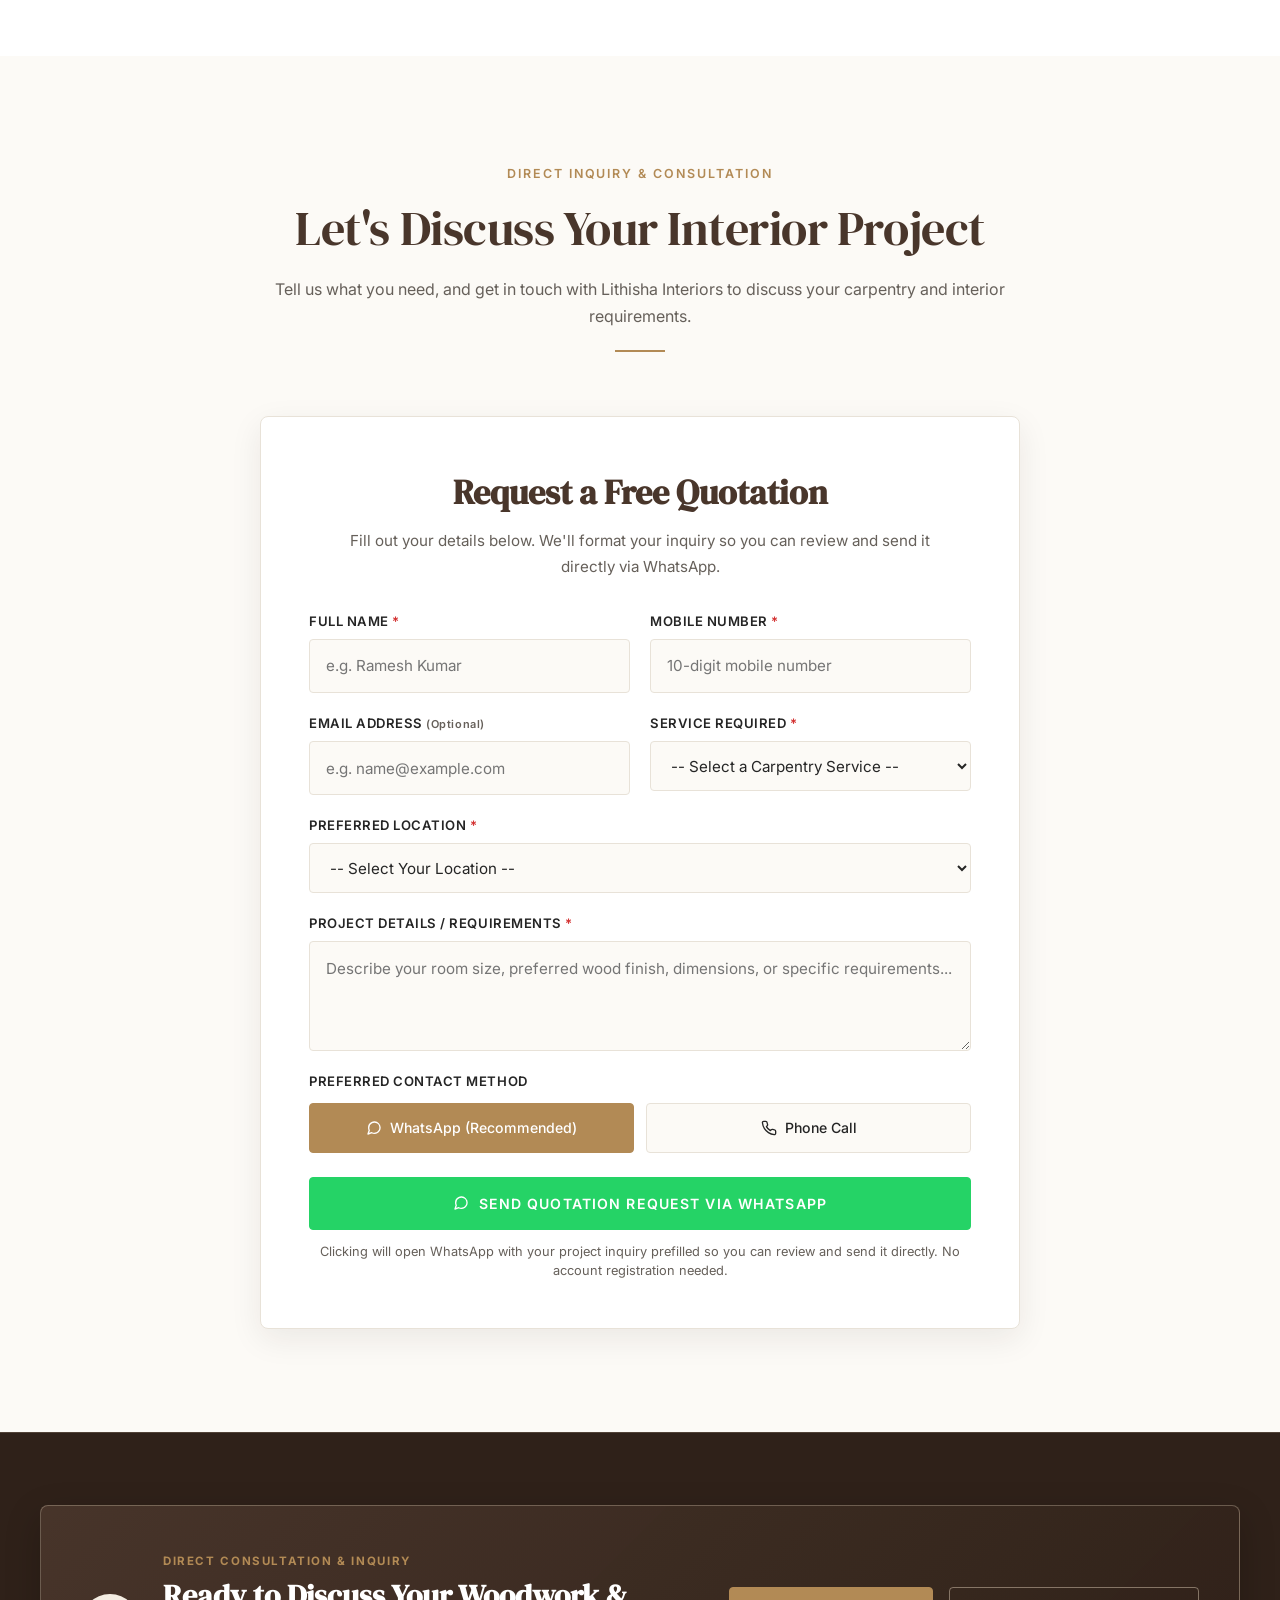
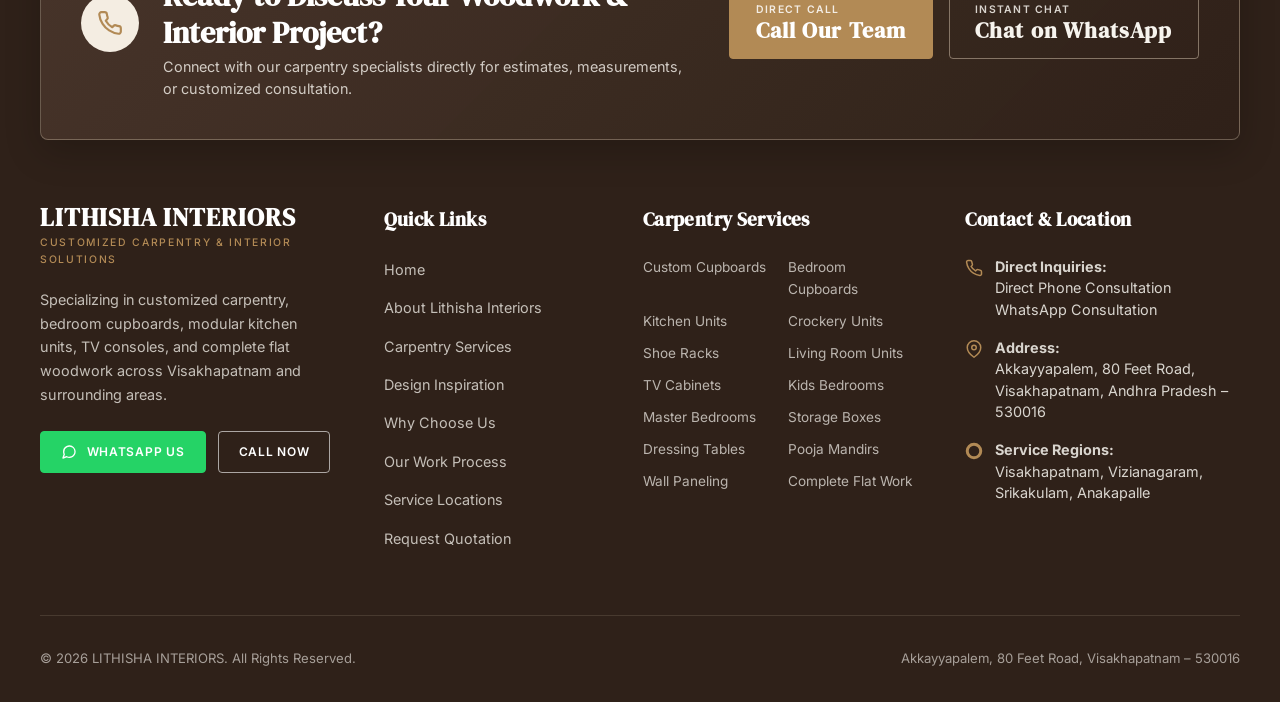
==== commit 88c6e85c: "Rebrand to Lithisha Interiors and restore original DM Serif Display and Inter fonts" ====
--- a/index.html
+++ b/index.html
@@ -3,30 +3,30 @@
 <head>
   <meta charset="UTF-8">
   <meta name="viewport" content="width=device-width, initial-scale=1.0">
-  <title>SLR INTERIORS | Carpentry &amp; Interior Design in Visakhapatnam</title>
+  <title>Lithisha Interiors | Carpentry &amp; Interior Design in Visakhapatnam</title>
   
   <!-- Meta Descriptions & Search Engine Directives -->
-  <meta name="description" content="Looking for custom cupboards, kitchen units, bedroom interiors, TV units or wall panels in Visakhapatnam? Contact SLR INTERIORS for customized carpentry and interior solutions.">
+  <meta name="description" content="Looking for custom cupboards, kitchen units, bedroom interiors, TV units or wall panels in Visakhapatnam? Contact Lithisha Interiors for customized carpentry and interior solutions.">
   <meta name="keywords" content="Carpenter in Visakhapatnam, Interior design in Visakhapatnam, Custom cupboards in Visakhapatnam, Bedroom cupboards in Visakhapatnam, Kitchen units in Visakhapatnam, TV unit design in Visakhapatnam, Crockery units in Visakhapatnam, Shoe racks in Visakhapatnam, Pooja mandir design in Visakhapatnam, Wooden wall panels in Visakhapatnam, Complete flat cupboard works in Visakhapatnam, Akkayyapalem, Vizianagaram, Srikakulam, Anakapalle">
-  <meta name="author" content="SLR INTERIORS">
+  <meta name="author" content="Lithisha Interiors">
   <meta name="robots" content="index, follow">
-  <link rel="canonical" href="https://slrinteriors.com/">
+  <link rel="canonical" href="https://lithishainteriors.com/">
 
   <!-- Open Graph / Facebook -->
   <meta property="og:type" content="website">
-  <meta property="og:url" content="https://slrinteriors.com/">
-  <meta property="og:title" content="SLR INTERIORS | Carpentry &amp; Interior Design in Visakhapatnam">
+  <meta property="og:url" content="https://lithishainteriors.com/">
+  <meta property="og:title" content="Lithisha Interiors | Carpentry &amp; Interior Design in Visakhapatnam">
   <meta property="og:description" content="Customized cupboards, kitchen units, bedroom interiors, TV units, wall panels, and personalized furniture solutions in Visakhapatnam and surrounding areas.">
-  <meta property="og:image" content="https://slrinteriors.com/assets/images/hero-interior.jpg">
+  <meta property="og:image" content="https://lithishainteriors.com/assets/images/hero-interior.jpg">
 
   <!-- Twitter -->
   <meta name="twitter:card" content="summary_large_image">
-  <meta name="twitter:title" content="SLR INTERIORS | Carpentry &amp; Interior Design in Visakhapatnam">
+  <meta name="twitter:title" content="Lithisha Interiors | Carpentry &amp; Interior Design in Visakhapatnam">
   <meta name="twitter:description" content="Customized carpentry and modern interior solutions crafted for your home in Visakhapatnam, Vizianagaram, Srikakulam, and Anakapalle.">
-  <meta name="twitter:image" content="https://slrinteriors.com/assets/images/hero-interior.jpg">
-
-  <!-- Favicon placeholder (SVG data URI for instant rendering) -->
-  <link rel="icon" type="image/svg+xml" href="data:image/svg+xml,<svg xmlns='http://www.w3.org/2000/svg' viewBox='0 0 100 100'><rect width='100' height='100' rx='20' fill='%2349362B'/><text x='50%' y='65%' font-family='serif' font-size='55' font-weight='bold' fill='%23B28A55' text-anchor='middle'>S</text></svg>">
+  <meta name="twitter:image" content="https://lithishainteriors.com/assets/images/hero-interior.jpg">
+
+  <!-- Favicon placeholder (SVG data URI for instant rendering with 'L' monogram) -->
+  <link rel="icon" type="image/svg+xml" href="data:image/svg+xml,<svg xmlns='http://www.w3.org/2000/svg' viewBox='0 0 100 100'><rect width='100' height='100' rx='20' fill='%2349362B'/><text x='50%' y='66%' font-family='serif' font-size='56' font-weight='bold' fill='%23B28A55' text-anchor='middle'>L</text></svg>">
 
   <!-- Google Fonts: DM Serif Display & Inter -->
   <link rel="preconnect" href="https://fonts.googleapis.com">
@@ -41,10 +41,10 @@
   {
     "@context": "https://schema.org",
     "@type": "HomeAndConstructionBusiness",
-    "name": "SLR INTERIORS",
+    "name": "Lithisha Interiors",
     "description": "Customized carpentry, custom furniture, and interior solutions for modern homes in Visakhapatnam, Vizianagaram, Srikakulam, and Anakapalle.",
-    "url": "https://slrinteriors.com/",
-    "image": "https://slrinteriors.com/assets/images/hero-interior.jpg",
+    "url": "https://lithishainteriors.com/",
+    "image": "https://lithishainteriors.com/assets/images/hero-interior.jpg",
     "address": {
       "@type": "PostalAddress",
       "streetAddress": "Akkayyapalem, 80 Feet Road",
@@ -98,7 +98,7 @@
   <!-- Page Preloader (Subtle Luxury Reveal) -->
   <div class="page-preloader" id="pagePreloader" aria-hidden="true">
     <div class="preloader-inner">
-      <div class="preloader-brand">SLR INTERIORS</div>
+      <div class="preloader-brand">LITHISHA INTERIORS</div>
       <div class="preloader-tagline">Custom Carpentry &amp; Interior Design</div>
       <div class="preloader-progress">
         <div class="preloader-progress-bar"></div>
@@ -116,8 +116,8 @@
     <div class="container nav-container">
       
       <!-- Brand Logo -->
-      <a href="#home" class="brand" aria-label="SLR INTERIORS Home">
-        <span class="brand-name">SLR INTERIORS</span>
+      <a href="#home" class="brand" aria-label="Lithisha Interiors Home">
+        <span class="brand-name">LITHISHA INTERIORS</span>
         <span class="brand-tagline">Carpentry &amp; Custom Interiors</span>
       </a>
 
@@ -155,7 +155,7 @@
         <svg viewBox="0 0 24 24" fill="none" stroke="currentColor" stroke-width="2.5" stroke-linecap="round" stroke-linejoin="round" width="16" height="16" aria-hidden="true"><line x1="19" y1="12" x2="5" y2="12"></line><polyline points="12 19 5 12 12 5"></polyline></svg>
         <span>Back</span>
       </button>
-      <span class="mobile-drawer-logo">SLR INTERIORS</span>
+      <span class="mobile-drawer-logo">LITHISHA INTERIORS</span>
       <button type="button" class="mobile-drawer-close-btn" id="mobileDrawerClose" aria-label="Close menu">
         <svg viewBox="0 0 24 24" fill="none" stroke="currentColor" stroke-width="2" stroke-linecap="round" stroke-linejoin="round" width="18" height="18" aria-hidden="true"><line x1="18" y1="6" x2="6" y2="18"></line><line x1="6" y1="6" x2="18" y2="18"></line></svg>
       </button>
@@ -242,12 +242,12 @@
           </div>
 
           <div class="hero-quick-contact hero-animate-6">
-            <a href="tel:7569888527" class="hero-contact-link" aria-label="Call SLR INTERIORS directly">
+            <a href="tel:7569888527" class="hero-contact-link" aria-label="Call Lithisha Interiors directly">
               <svg viewBox="0 0 24 24" fill="none" stroke="currentColor" stroke-width="2" stroke-linecap="round" stroke-linejoin="round" aria-hidden="true"><path d="M22 16.92v3a2 2 0 0 1-2.18 2 19.79 19.79 0 0 1-8.63-3.07 19.5 19.5 0 0 1-6-6 19.79 19.79 0 0 1-3.07-8.67A2 2 0 0 1 4.11 2h3a2 2 0 0 1 2 1.72 12.84 12.84 0 0 0 .7 2.81 2 2 0 0 1-.45 2.11L8.09 9.91a16 16 0 0 0 6 6l1.27-1.27a2 2 0 0 1 2.11-.45 12.84 12.84 0 0 0 2.81.7A2 2 0 0 1 22 16.92z"></path></svg>
               <span>Call Us Directly</span>
             </a>
 
-            <a href="https://wa.me/917569888527" target="_blank" rel="noopener noreferrer" class="hero-contact-link" aria-label="Chat with SLR INTERIORS on WhatsApp">
+            <a href="https://wa.me/917569888527" target="_blank" rel="noopener noreferrer" class="hero-contact-link" aria-label="Chat with Lithisha Interiors on WhatsApp">
               <svg viewBox="0 0 24 24" fill="none" stroke="currentColor" stroke-width="2" stroke-linecap="round" stroke-linejoin="round" aria-hidden="true"><path d="M21 11.5a8.38 8.38 0 0 1-.9 3.8 8.5 8.5 0 0 1-7.6 4.7 8.38 8.38 0 0 1-3.8-.9L3 21l1.9-5.7a8.38 8.38 0 0 1-.9-3.8 8.5 8.5 0 0 1 4.7-7.6 8.38 8.38 0 0 1 3.8-.9h.5a8.48 8.48 0 0 1 8 8v.5z"></path></svg>
               <span>WhatsApp Chat</span>
             </a>
@@ -267,18 +267,18 @@
     <!-- ========================================================================
          ABOUT US SECTION — ARCHITECTURAL ASYMMETRICAL LAYOUT
          ======================================================================== -->
-    <section class="section" id="about" aria-label="About SLR INTERIORS">
+    <section class="section" id="about" aria-label="About Lithisha Interiors">
       <div class="container">
         <div class="about-grid">
           
           <!-- Text Column -->
           <div class="about-content reveal">
-            <span class="eyebrow">ABOUT SLR INTERIORS</span>
+            <span class="eyebrow">ABOUT LITHISHA INTERIORS</span>
             <h2 class="section-title">Interior Solutions Designed Around You</h2>
             <div class="divider-brass" style="margin-bottom: 1.8rem; margin-left: 0;"></div>
 
             <p class="about-lead">
-              <strong>SLR INTERIORS</strong> specializes in customized carpentry and interior solutions for modern homes. From bedroom cupboards and kitchen units to TV cabinets, decorative wall panels, and complete flat cupboard work, we help customers plan practical furniture solutions suited to their spaces and preferences.
+              <strong>Lithisha Interiors</strong> specializes in customized carpentry and interior solutions for modern homes. From bedroom cupboards and kitchen units to TV cabinets, decorative wall panels, and complete flat cupboard work, we help customers plan practical furniture solutions suited to their spaces and preferences.
             </p>
 
             <div class="about-highlights">
@@ -330,7 +330,7 @@
           <!-- Photographic Column -->
           <div class="about-visual reveal reveal-delay-1">
             <div class="about-image-wrapper">
-              <img src="assets/images/about-carpentry.jpg" alt="SLR INTERIORS carpentry craftsmanship and customized woodworking" width="800" height="1000" loading="lazy">
+              <img src="assets/images/about-carpentry.jpg" alt="Lithisha Interiors carpentry craftsmanship and customized woodworking" width="800" height="1000" loading="lazy">
             </div>
             
             <div class="about-badge">
@@ -363,7 +363,7 @@
           <article class="service-card reveal" data-service-id="custom-cupboards">
             <div class="service-image-box">
               <span class="service-num">01</span>
-              <img src="assets/images/custom-cupboards.jpg" alt="Custom cupboards with modern wood finishes by SLR INTERIORS" width="600" height="375" loading="lazy">
+              <img src="assets/images/custom-cupboards.jpg" alt="Custom cupboards with modern wood finishes by Lithisha Interiors" width="600" height="375" loading="lazy">
             </div>
             <div class="service-body">
               <h3 class="service-title">Custom Cupboards</h3>
@@ -381,7 +381,7 @@
           <article class="service-card reveal reveal-delay-1" data-service-id="bedroom-cupboards">
             <div class="service-image-box">
               <span class="service-num">02</span>
-              <img src="assets/images/bedroom-cupboards.jpg" alt="Floor-to-ceiling modern bedroom cupboards by SLR INTERIORS" width="600" height="375" loading="lazy">
+              <img src="assets/images/bedroom-cupboards.jpg" alt="Floor-to-ceiling modern bedroom cupboards by Lithisha Interiors" width="600" height="375" loading="lazy">
             </div>
             <div class="service-body">
               <h3 class="service-title">Bedroom Cupboards</h3>
@@ -399,7 +399,7 @@
           <article class="service-card reveal reveal-delay-2" id="service-kitchen-units" data-service-id="kitchen-units">
             <div class="service-image-box">
               <span class="service-num">03</span>
-              <img src="assets/images/kitchen-unit.jpg" alt="Modular kitchen units and cabinetry by SLR INTERIORS" width="600" height="375" loading="lazy">
+              <img src="assets/images/kitchen-unit.jpg" alt="Modular kitchen units and cabinetry by Lithisha Interiors" width="600" height="375" loading="lazy">
             </div>
             <div class="service-body">
               <h3 class="service-title">Kitchen Units</h3>
@@ -421,7 +421,7 @@
           <article class="service-card reveal" data-service-id="crockery-units">
             <div class="service-image-box">
               <span class="service-num">04</span>
-              <img src="assets/images/crockery-unit.jpg" alt="Stylish dining wooden crockery unit by SLR INTERIORS" width="600" height="375" loading="lazy">
+              <img src="assets/images/crockery-unit.jpg" alt="Stylish dining wooden crockery unit by Lithisha Interiors" width="600" height="375" loading="lazy">
             </div>
             <div class="service-body">
               <h3 class="service-title">Crockery Units</h3>
@@ -439,7 +439,7 @@
           <article class="service-card reveal reveal-delay-1" data-service-id="shoe-racks">
             <div class="service-image-box">
               <span class="service-num">05</span>
-              <img src="assets/images/shoe-rack.jpg" alt="Modern wooden entrance shoe rack cabinet by SLR INTERIORS" width="600" height="375" loading="lazy">
+              <img src="assets/images/shoe-rack.jpg" alt="Modern wooden entrance shoe rack cabinet by Lithisha Interiors" width="600" height="375" loading="lazy">
             </div>
             <div class="service-body">
               <h3 class="service-title">Shoe Racks</h3>
@@ -457,7 +457,7 @@
           <article class="service-card reveal reveal-delay-2" data-service-id="living-room-cupboards">
             <div class="service-image-box">
               <span class="service-num">06</span>
-              <img src="assets/images/living-room-cupboards.jpg" alt="Decorative built-in cupboards for living room by SLR INTERIORS" width="600" height="375" loading="lazy">
+              <img src="assets/images/living-room-cupboards.jpg" alt="Decorative built-in cupboards for living room by Lithisha Interiors" width="600" height="375" loading="lazy">
             </div>
             <div class="service-body">
               <h3 class="service-title">Living Room Decorative Cupboards</h3>
@@ -475,7 +475,7 @@
           <article class="service-card reveal" data-service-id="tv-units">
             <div class="service-image-box">
               <span class="service-num">07</span>
-              <img src="assets/images/tv-unit.jpg" alt="Modern TV unit with wood wall paneling by SLR INTERIORS" width="600" height="375" loading="lazy">
+              <img src="assets/images/tv-unit.jpg" alt="Modern TV unit with wood wall paneling by Lithisha Interiors" width="600" height="375" loading="lazy">
             </div>
             <div class="service-body">
               <h3 class="service-title">TV Units</h3>
@@ -493,7 +493,7 @@
           <article class="service-card reveal reveal-delay-1" data-service-id="childrens-bedrooms">
             <div class="service-image-box">
               <span class="service-num">08</span>
-              <img src="assets/images/children-bedroom.jpg" alt="Functional children bedroom furniture and storage by SLR INTERIORS" width="600" height="375" loading="lazy">
+              <img src="assets/images/children-bedroom.jpg" alt="Functional children bedroom furniture and storage by Lithisha Interiors" width="600" height="375" loading="lazy">
             </div>
             <div class="service-body">
               <h3 class="service-title">Children's Bedrooms</h3>
@@ -511,7 +511,7 @@
           <article class="service-card reveal reveal-delay-2" data-service-id="master-bedrooms">
             <div class="service-image-box">
               <span class="service-num">09</span>
-              <img src="assets/images/master-bedroom.jpg" alt="Sophisticated master bedroom wardrobe and interior woodwork by SLR INTERIORS" width="600" height="375" loading="lazy">
+              <img src="assets/images/master-bedroom.jpg" alt="Sophisticated master bedroom wardrobe and interior woodwork by Lithisha Interiors" width="600" height="375" loading="lazy">
             </div>
             <div class="service-body">
               <h3 class="service-title">Master Bedrooms</h3>
@@ -529,7 +529,7 @@
           <article class="service-card reveal" data-service-id="storage-boxes">
             <div class="service-image-box">
               <span class="service-num">10</span>
-              <img src="assets/images/storage-boxes.jpg" alt="Customized built-in storage boxes and compartments by SLR INTERIORS" width="600" height="375" loading="lazy">
+              <img src="assets/images/storage-boxes.jpg" alt="Customized built-in storage boxes and compartments by Lithisha Interiors" width="600" height="375" loading="lazy">
             </div>
             <div class="service-body">
               <h3 class="service-title">Storage Boxes</h3>
@@ -547,7 +547,7 @@
           <article class="service-card reveal reveal-delay-1" data-service-id="dressing-units">
             <div class="service-image-box">
               <span class="service-num">11</span>
-              <img src="assets/images/dressing-unit.jpg" alt="Practical dressing unit with mirror and drawers by SLR INTERIORS" width="600" height="375" loading="lazy">
+              <img src="assets/images/dressing-unit.jpg" alt="Practical dressing unit with mirror and drawers by Lithisha Interiors" width="600" height="375" loading="lazy">
             </div>
             <div class="service-body">
               <h3 class="service-title">Dressing Units</h3>
@@ -565,7 +565,7 @@
           <article class="service-card reveal reveal-delay-2" data-service-id="pooja-mandirs">
             <div class="service-image-box">
               <span class="service-num">12</span>
-              <img src="assets/images/pooja-mandir.jpg" alt="Customized wooden pooja mandir prayer unit by SLR INTERIORS" width="600" height="375" loading="lazy">
+              <img src="assets/images/pooja-mandir.jpg" alt="Customized wooden pooja mandir prayer unit by Lithisha Interiors" width="600" height="375" loading="lazy">
             </div>
             <div class="service-body">
               <h3 class="service-title">Pooja Mandirs</h3>
@@ -583,7 +583,7 @@
           <article class="service-card reveal" data-service-id="wall-panels">
             <div class="service-image-box">
               <span class="service-num">13</span>
-              <img src="assets/images/wall-panels.jpg" alt="Decorative wooden wall panels for modern interiors by SLR INTERIORS" width="600" height="375" loading="lazy">
+              <img src="assets/images/wall-panels.jpg" alt="Decorative wooden wall panels for modern interiors by Lithisha Interiors" width="600" height="375" loading="lazy">
             </div>
             <div class="service-body">
               <h3 class="service-title">Wall Panels</h3>
@@ -601,7 +601,7 @@
           <article class="service-card reveal reveal-delay-1" data-service-id="flat-cupboard-works">
             <div class="service-image-box">
               <span class="service-num">14</span>
-              <img src="assets/images/flat-cupboard-works.jpg" alt="Complete flat interior woodwork and cupboard works by SLR INTERIORS" width="600" height="375" loading="lazy">
+              <img src="assets/images/flat-cupboard-works.jpg" alt="Complete flat interior woodwork and cupboard works by Lithisha Interiors" width="600" height="375" loading="lazy">
             </div>
             <div class="service-body">
               <h3 class="service-title">Complete Flat Cupboard Works</h3>
@@ -622,15 +622,15 @@
 
 
     <!-- ========================================================================
-         WHY CHOOSE SLR INTERIORS SECTION
+         WHY CHOOSE LITHISHA INTERIORS SECTION
          ======================================================================== -->
-    <section class="section" id="why-us" aria-label="Why Choose SLR INTERIORS">
+    <section class="section" id="why-us" aria-label="Why Choose Lithisha Interiors">
       <div class="container">
         <div class="why-grid">
           
           <!-- Features List -->
           <div class="why-content reveal">
-            <span class="eyebrow">THE SLR DIFFERENCE</span>
+            <span class="eyebrow">THE LITHISHA DIFFERENCE</span>
             <h2 class="section-title">Made for Your Space. Built for Everyday Living.</h2>
             <div class="divider-brass" style="margin-bottom: 2rem; margin-left: 0;"></div>
 
@@ -745,7 +745,7 @@
         <div class="section-header reveal">
           <span class="eyebrow">DESIGN INSPIRATION</span>
           <h2 class="section-title">Explore Interior Design Possibilities</h2>
-          <p class="section-subtitle">Browse authentic custom woodwork, modular kitchens, wardrobes, and carpentry craftsmanship executed by SLR INTERIORS.</p>
+          <p class="section-subtitle">Browse authentic custom woodwork, modular kitchens, wardrobes, and carpentry craftsmanship executed by Lithisha Interiors.</p>
           <div class="divider-brass"></div>
         </div>
 
@@ -895,7 +895,7 @@
         </div>
 
         <p class="gallery-disclaimer">
-          * Note: The photographs above illustrate architectural concepts, finishes, and design inspiration. Projects by SLR INTERIORS are custom-built to client specifications.
+          * Note: The photographs above illustrate architectural concepts, finishes, and design inspiration. Projects by Lithisha Interiors are custom-built to client specifications.
         </p>
 
       </div>
@@ -939,7 +939,7 @@
             <div class="location-card">
               <h3 class="location-address-title">Our Business Address</h3>
               <p class="location-address-text">
-                <strong>SLR INTERIORS</strong><br>
+                <strong>LITHISHA INTERIORS</strong><br>
                 Akkayyapalem, 80 Feet Road,<br>
                 Visakhapatnam, Andhra Pradesh – 530016.
               </p>
@@ -949,7 +949,7 @@
                   <svg viewBox="0 0 24 24" fill="none" stroke="currentColor" stroke-width="2" stroke-linecap="round" stroke-linejoin="round" aria-hidden="true"><polygon points="3 11 22 2 13 21 11 13 3 11"></polygon></svg>
                   GET DIRECTIONS
                 </a>
-                <a href="https://wa.me/917569888527?text=Hello%20SLR%20INTERIORS%2C%20I%20would%20like%20to%20inquire%20about%20interior%20services%20in%20my%20area." target="_blank" rel="noopener noreferrer" class="btn btn-whatsapp btn-sm">
+                <a href="https://wa.me/917569888527?text=Hello%20Lithisha%20Interiors%2C%20I%20would%20like%20to%20inquire%20about%20interior%20services%20in%20my%20area." target="_blank" rel="noopener noreferrer" class="btn btn-whatsapp btn-sm">
                   <svg viewBox="0 0 24 24" fill="none" stroke="currentColor" stroke-width="2" stroke-linecap="round" stroke-linejoin="round" aria-hidden="true"><path d="M21 11.5a8.38 8.38 0 0 1-.9 3.8 8.5 8.5 0 0 1-7.6 4.7 8.38 8.38 0 0 1-3.8-.9L3 21l1.9-5.7a8.38 8.38 0 0 1-.9-3.8 8.5 8.5 0 0 1 4.7-7.6 8.38 8.38 0 0 1 3.8-.9h.5a8.48 8.48 0 0 1 8 8v.5z"></path></svg>
                   CHAT ON WHATSAPP
                 </a>
@@ -995,7 +995,7 @@
         <div class="section-header reveal">
           <span class="eyebrow">DIRECT INQUIRY &amp; CONSULTATION</span>
           <h2 class="section-title">Let's Discuss Your Interior Project</h2>
-          <p class="section-subtitle">Tell us what you need, and get in touch with SLR INTERIORS to discuss your carpentry and interior requirements.</p>
+          <p class="section-subtitle">Tell us what you need, and get in touch with Lithisha Interiors to discuss your carpentry and interior requirements.</p>
           <div class="divider-brass"></div>
         </div>
 
@@ -1153,7 +1153,7 @@
             <span class="footer-phone-tag">DIRECT CALL</span>
             <span class="footer-phone-num">Call Our Team</span>
           </a>
-          <a href="https://wa.me/917569888527?text=Hello%20SLR%20INTERIORS%2C%20I%20would%20like%20to%20inquire%20about%20interior%20woodwork%20services." target="_blank" rel="noopener noreferrer" class="footer-phone-btn footer-phone-alt">
+          <a href="https://wa.me/917569888527?text=Hello%20Lithisha%20Interiors%2C%20I%20would%20like%20to%20inquire%20about%20interior%20woodwork%20services." target="_blank" rel="noopener noreferrer" class="footer-phone-btn footer-phone-alt">
             <span class="footer-phone-tag">INSTANT CHAT</span>
             <span class="footer-phone-num">Chat on WhatsApp</span>
           </a>
@@ -1164,13 +1164,13 @@
         
         <!-- Brand Info -->
         <div class="footer-col-brand">
-          <span class="brand-name">SLR INTERIORS</span>
+          <span class="brand-name">LITHISHA INTERIORS</span>
           <span class="brand-tagline">Customized Carpentry &amp; Interior Solutions</span>
           <p class="footer-about-text">
             Specializing in customized carpentry, bedroom cupboards, modular kitchen units, TV consoles, and complete flat woodwork across Visakhapatnam and surrounding areas.
           </p>
           <div style="display: flex; gap: 0.75rem; flex-wrap: wrap;">
-            <a href="https://wa.me/917569888527" target="_blank" rel="noopener noreferrer" class="btn btn-whatsapp btn-sm" aria-label="WhatsApp SLR INTERIORS">
+            <a href="https://wa.me/917569888527" target="_blank" rel="noopener noreferrer" class="btn btn-whatsapp btn-sm" aria-label="WhatsApp Lithisha Interiors">
               <svg viewBox="0 0 24 24" fill="none" stroke="currentColor" stroke-width="2" stroke-linecap="round" stroke-linejoin="round" width="14" height="14" aria-hidden="true"><path d="M21 11.5a8.38 8.38 0 0 1-.9 3.8 8.5 8.5 0 0 1-7.6 4.7 8.38 8.38 0 0 1-3.8-.9L3 21l1.9-5.7a8.38 8.38 0 0 1-.9-3.8 8.5 8.5 0 0 1 4.7-7.6 8.38 8.38 0 0 1 3.8-.9h.5a8.48 8.48 0 0 1 8 8v.5z"></path></svg>
               WhatsApp Us
             </a>
@@ -1185,7 +1185,7 @@
           <h4 class="footer-heading">Quick Links</h4>
           <ul class="footer-links">
             <li><a href="#home">Home</a></li>
-            <li><a href="#about">About SLR Interiors</a></li>
+            <li><a href="#about">About Lithisha Interiors</a></li>
             <li><a href="#services">Carpentry Services</a></li>
             <li><a href="#gallery">Design Inspiration</a></li>
             <li><a href="#why-us">Why Choose Us</a></li>
@@ -1253,7 +1253,7 @@
       <!-- Bottom Bar -->
       <div class="footer-bottom">
         <div>
-          &copy; <span id="year">2026</span> SLR INTERIORS. All Rights Reserved.
+          &copy; <span id="year">2026</span> LITHISHA INTERIORS. All Rights Reserved.
         </div>
         <div>
           <span>Akkayyapalem, 80 Feet Road, Visakhapatnam – 530016</span>
@@ -1268,18 +1268,18 @@
        ========================================================================== -->
   <div class="floating-actions" role="complementary" aria-label="Quick contact actions">
     <!-- Floating WhatsApp -->
-    <a href="https://wa.me/917569888527?text=Hello%20SLR%20INTERIORS%2C%20I%20would%20like%20to%20request%20a%20quotation%20for%20carpentry%20work." 
+    <a href="https://wa.me/917569888527?text=Hello%20Lithisha%20Interiors%2C%20I%20would%20like%20to%20request%20a%20quotation%20for%20carpentry%20work." 
        target="_blank" 
        rel="noopener noreferrer" 
        class="floating-btn floating-whatsapp" 
-       aria-label="Chat with SLR INTERIORS on WhatsApp">
+       aria-label="Chat with Lithisha Interiors on WhatsApp">
       <svg viewBox="0 0 24 24" fill="none" stroke="currentColor" stroke-width="2" stroke-linecap="round" stroke-linejoin="round" aria-hidden="true"><path d="M21 11.5a8.38 8.38 0 0 1-.9 3.8 8.5 8.5 0 0 1-7.6 4.7 8.38 8.38 0 0 1-3.8-.9L3 21l1.9-5.7a8.38 8.38 0 0 1-.9-3.8 8.5 8.5 0 0 1 4.7-7.6 8.38 8.38 0 0 1 3.8-.9h.5a8.48 8.48 0 0 1 8 8v.5z"></path></svg>
     </a>
 
     <!-- Floating Call -->
     <a href="tel:7569888527" 
        class="floating-btn floating-call" 
-       aria-label="Call SLR INTERIORS directly">
+       aria-label="Call Lithisha Interiors directly">
       <svg viewBox="0 0 24 24" fill="none" stroke="currentColor" stroke-width="2" stroke-linecap="round" stroke-linejoin="round" aria-hidden="true"><path d="M22 16.92v3a2 2 0 0 1-2.18 2 19.79 19.79 0 0 1-8.63-3.07 19.5 19.5 0 0 1-6-6 19.79 19.79 0 0 1-3.07-8.67A2 2 0 0 1 4.11 2h3a2 2 0 0 1 2 1.72 12.84 12.84 0 0 0 .7 2.81 2 2 0 0 1-.45 2.11L8.09 9.91a16 16 0 0 0 6 6l1.27-1.27a2 2 0 0 1 2.11-.45 12.84 12.84 0 0 0 2.81.7A2 2 0 0 1 22 16.92z"></path></svg>
     </a>
 
--- a/style.css
+++ b/style.css
@@ -1,5 +1,5 @@
 /* ==========================================================================
-   SLR INTERIORS — STYLESHEET
+   LITHISHA INTERIORS — STYLESHEET
    Carpentry & Custom Interior Design | Visakhapatnam, Andhra Pradesh
    Design System: Warm Editorial, Architectural, Premium Craftsmanship
    ========================================================================== */
@@ -508,7 +508,7 @@
 
 .brand-name {
   font-family: var(--font-heading);
-  font-size: 1.55rem;
+  font-size: clamp(1.2rem, 2.2vw, 1.55rem);
   font-weight: 700;
   letter-spacing: 0.04em;
   color: var(--color-white);
@@ -1409,7 +1409,7 @@
 }
 
 /* ==========================================================================
-   WHY CHOOSE SLR INTERIORS SECTION
+   WHY CHOOSE LITHISHA INTERIORS SECTION
    ========================================================================== */
 .why-grid {
   display: grid;
@@ -2675,7 +2675,7 @@
   }
 
   .site-header.scrolled .brand-name {
-    font-size: 1.25rem;
+    font-size: clamp(0.95rem, 3.8vw, 1.25rem);
   }
 
   .site-header.scrolled .brand-tagline {
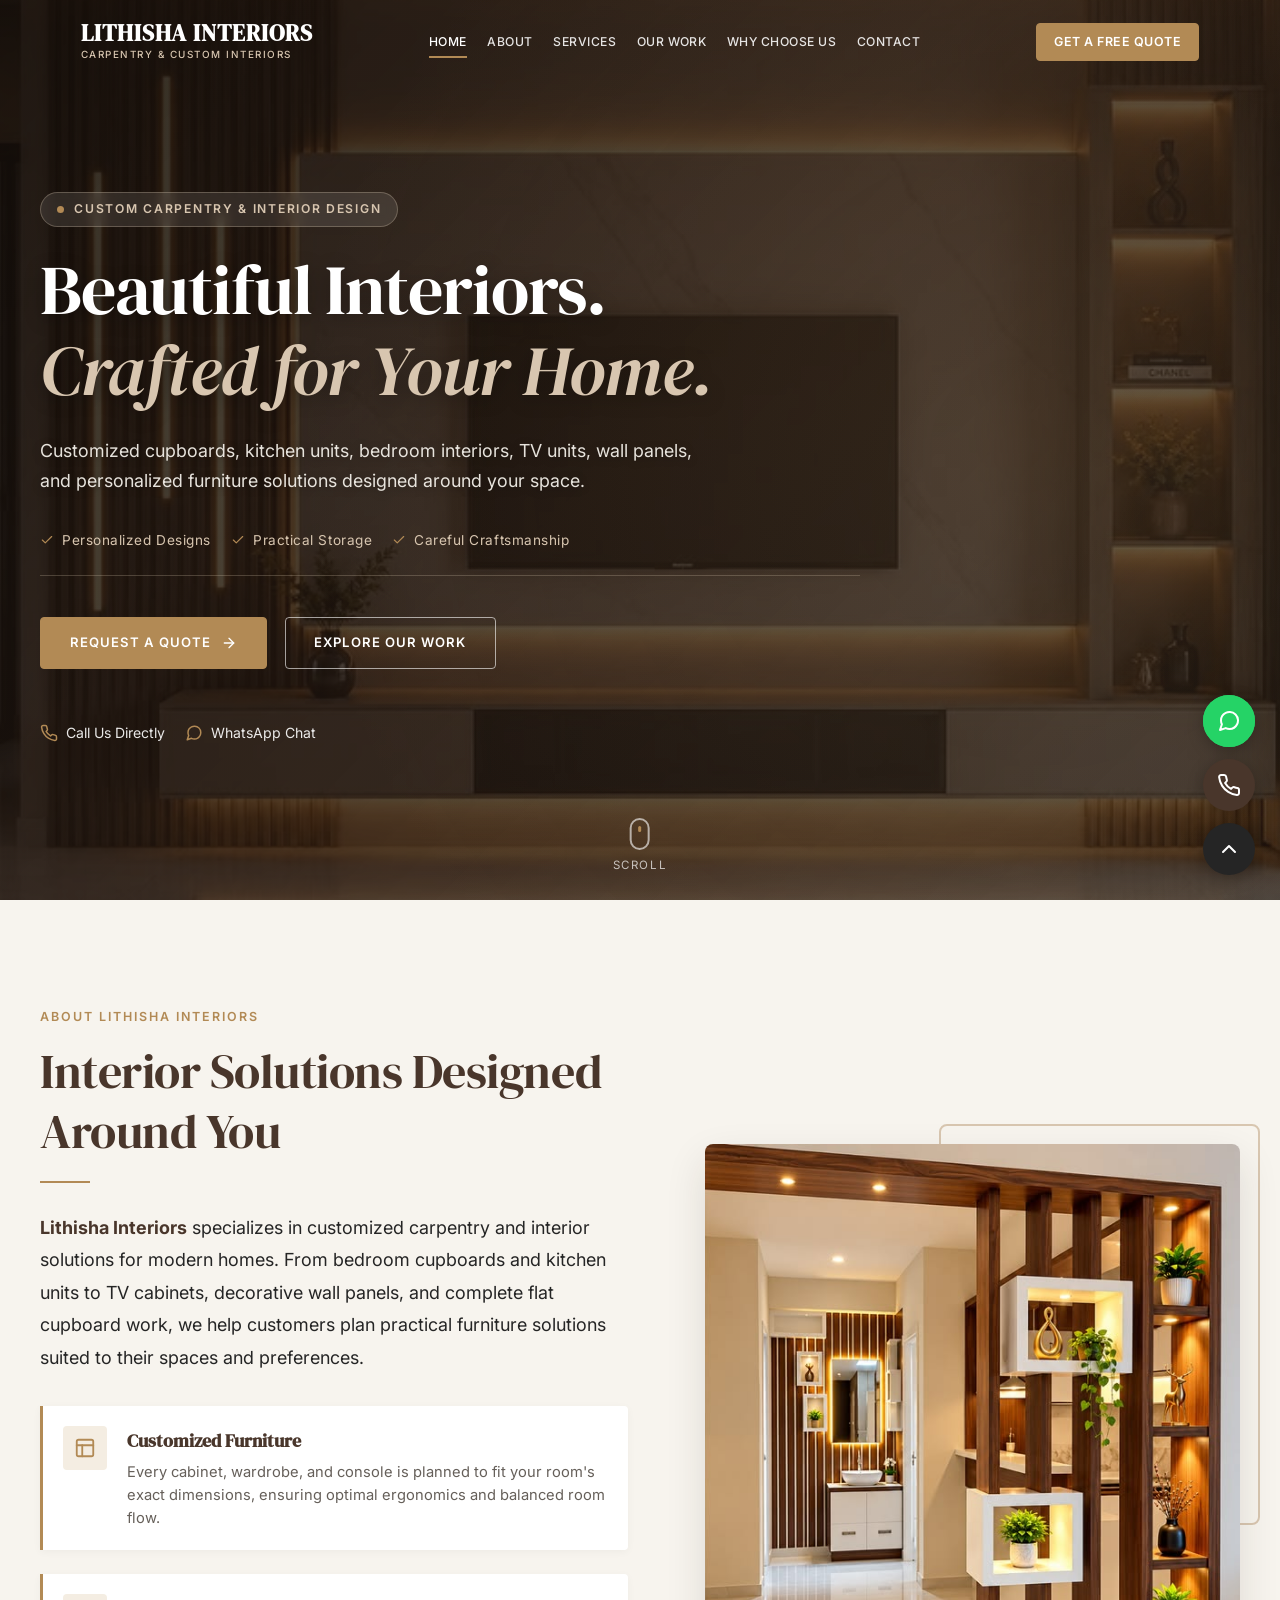
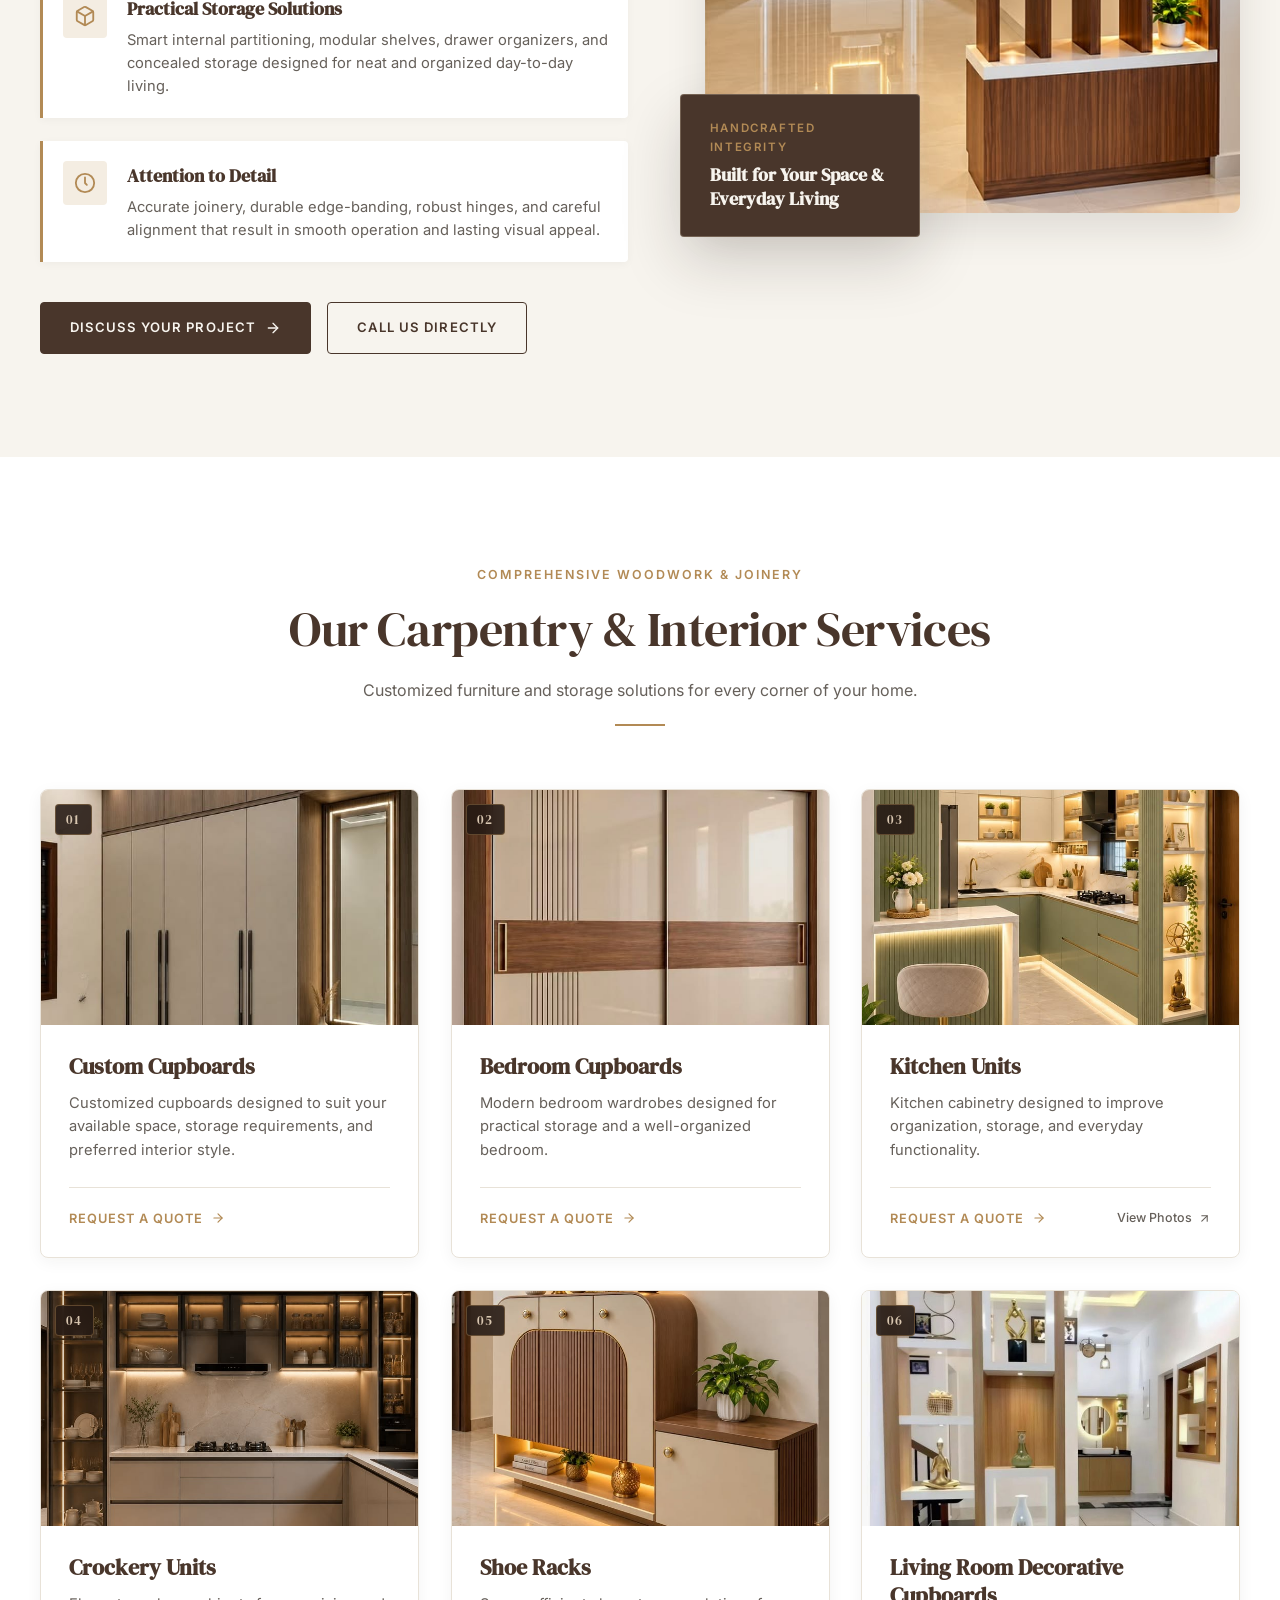
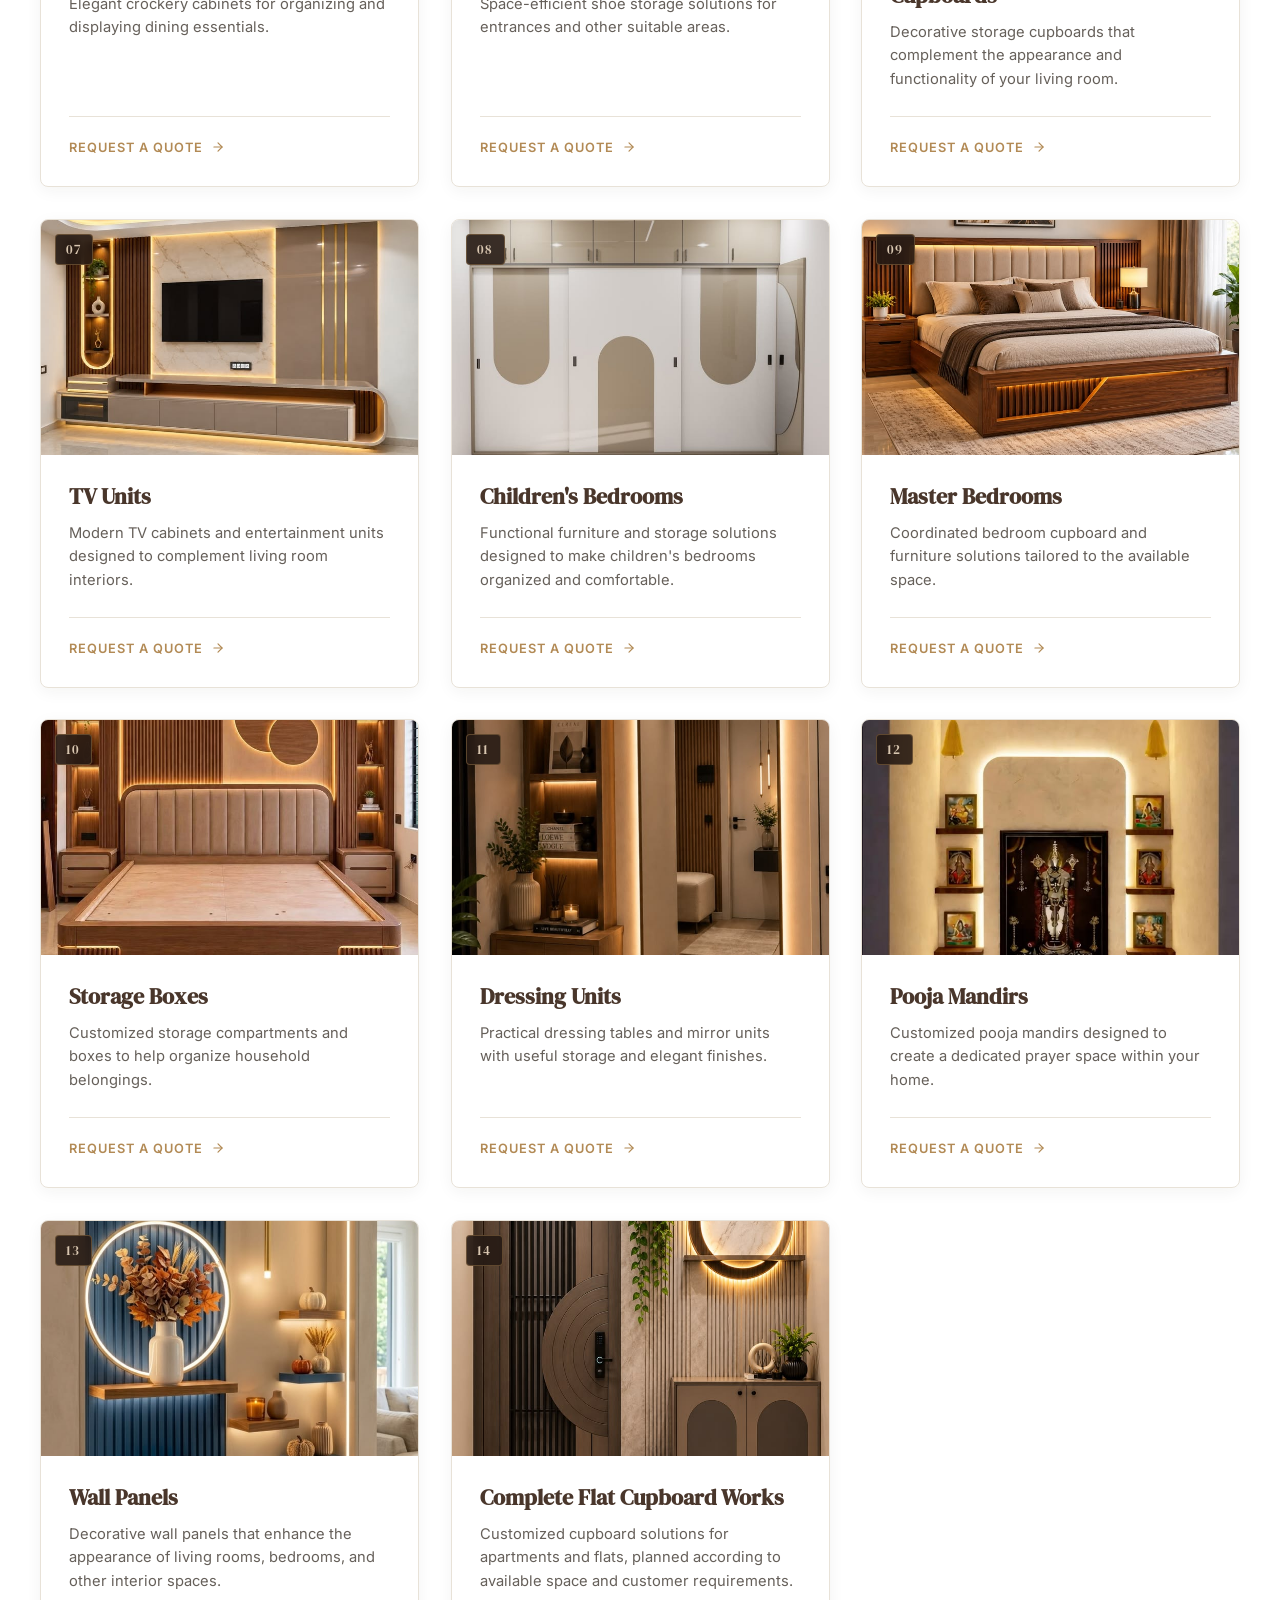
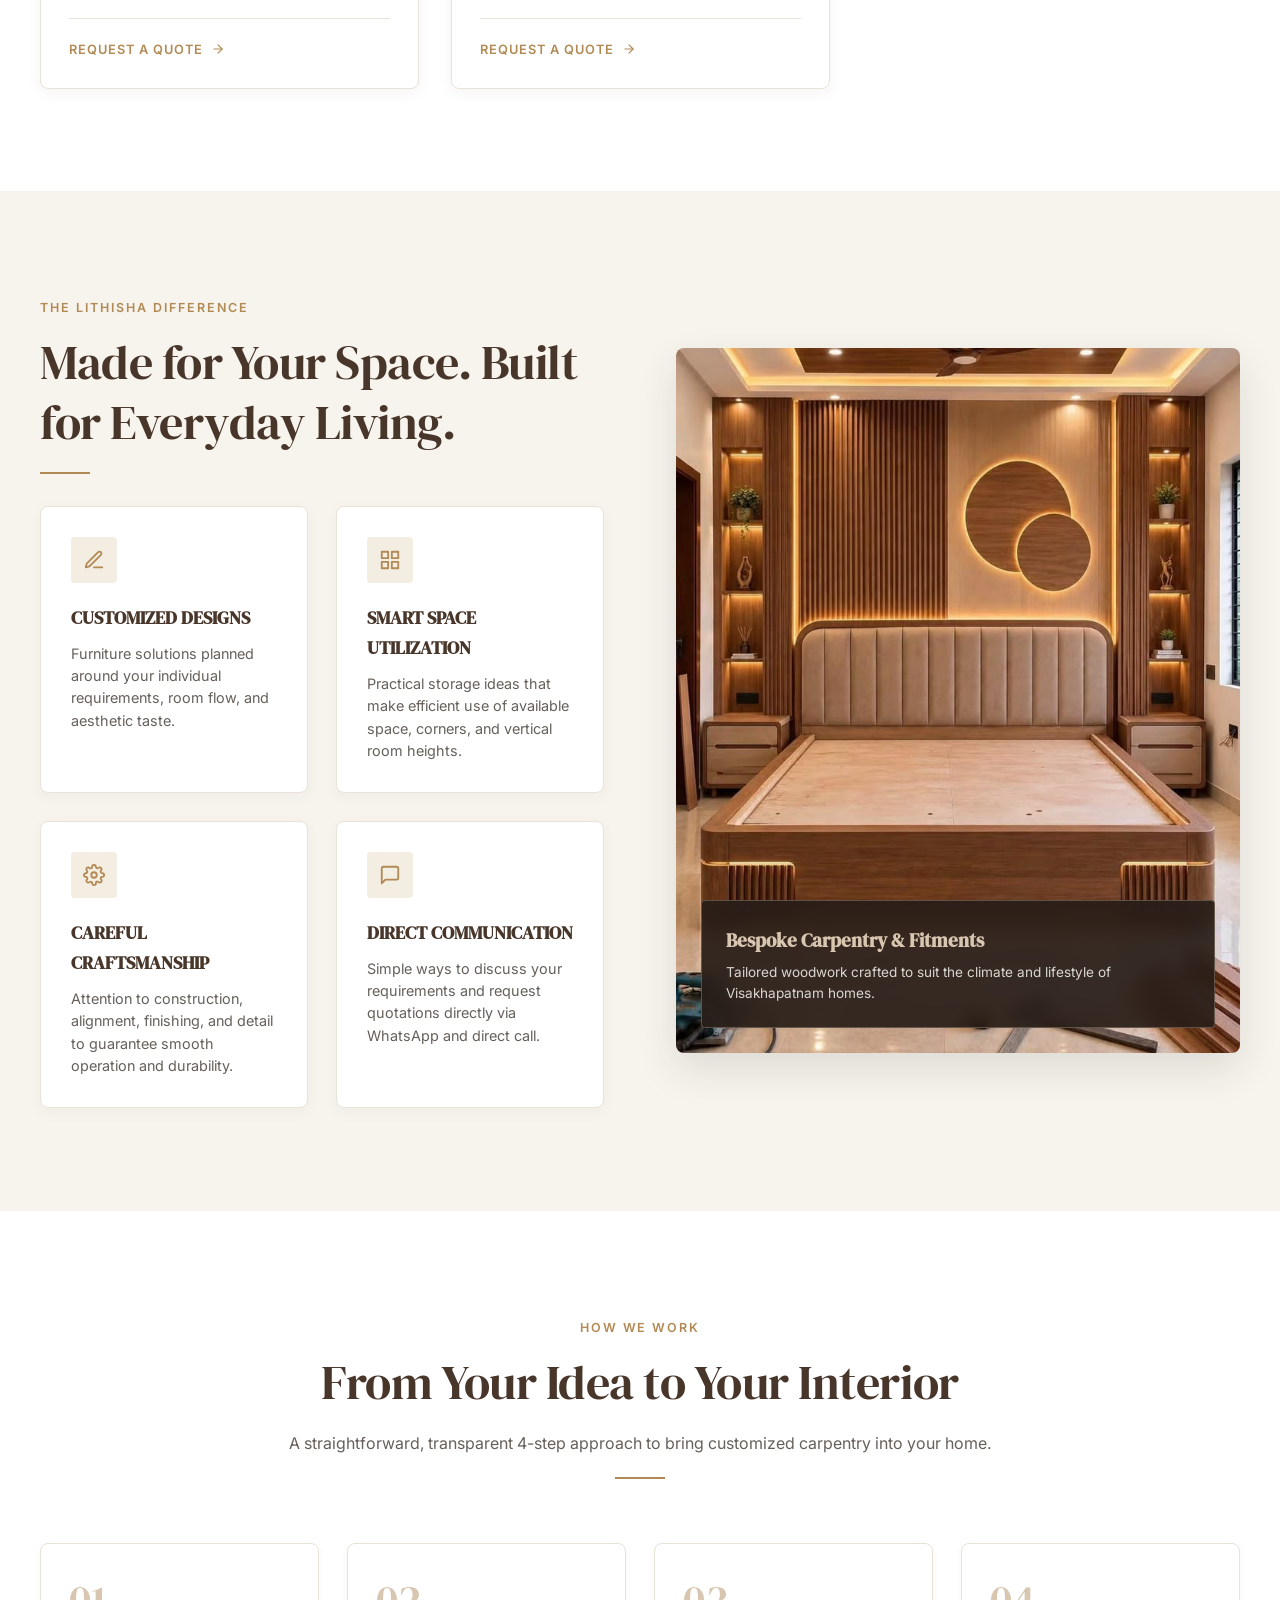
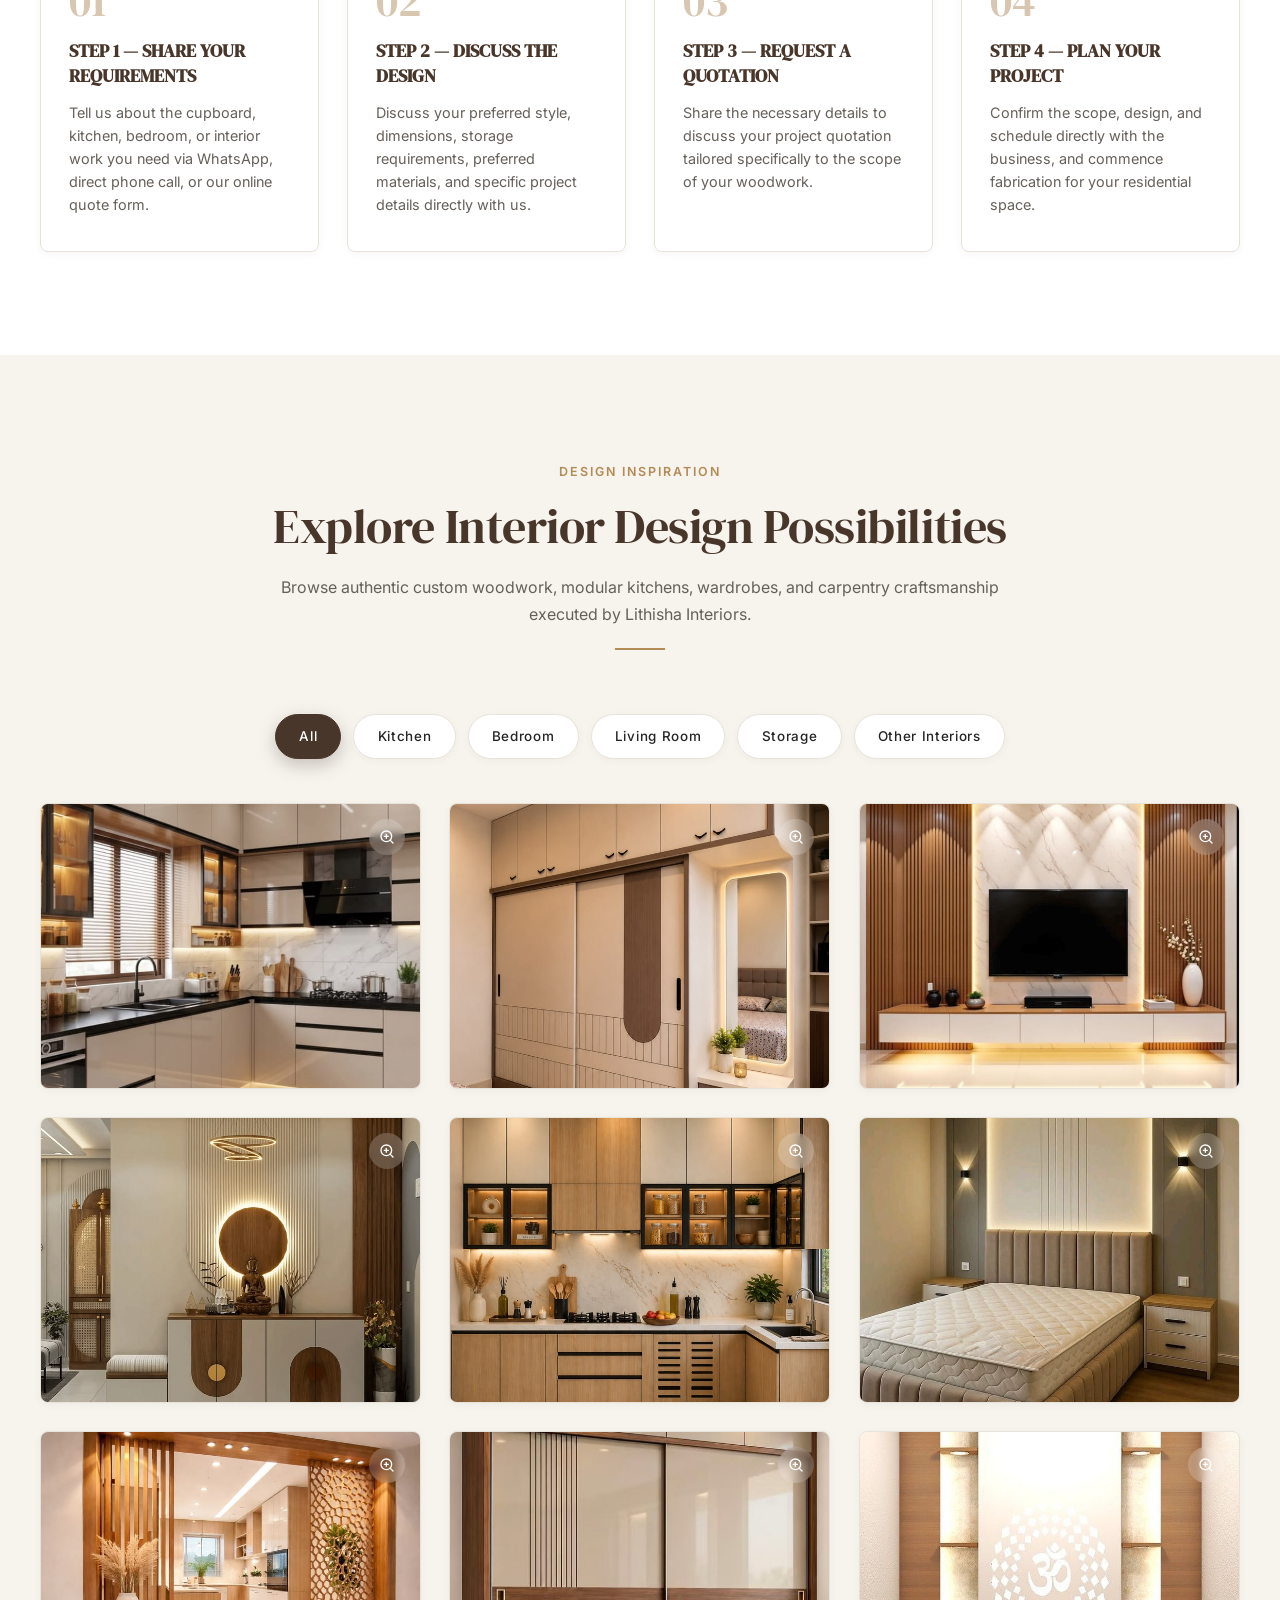
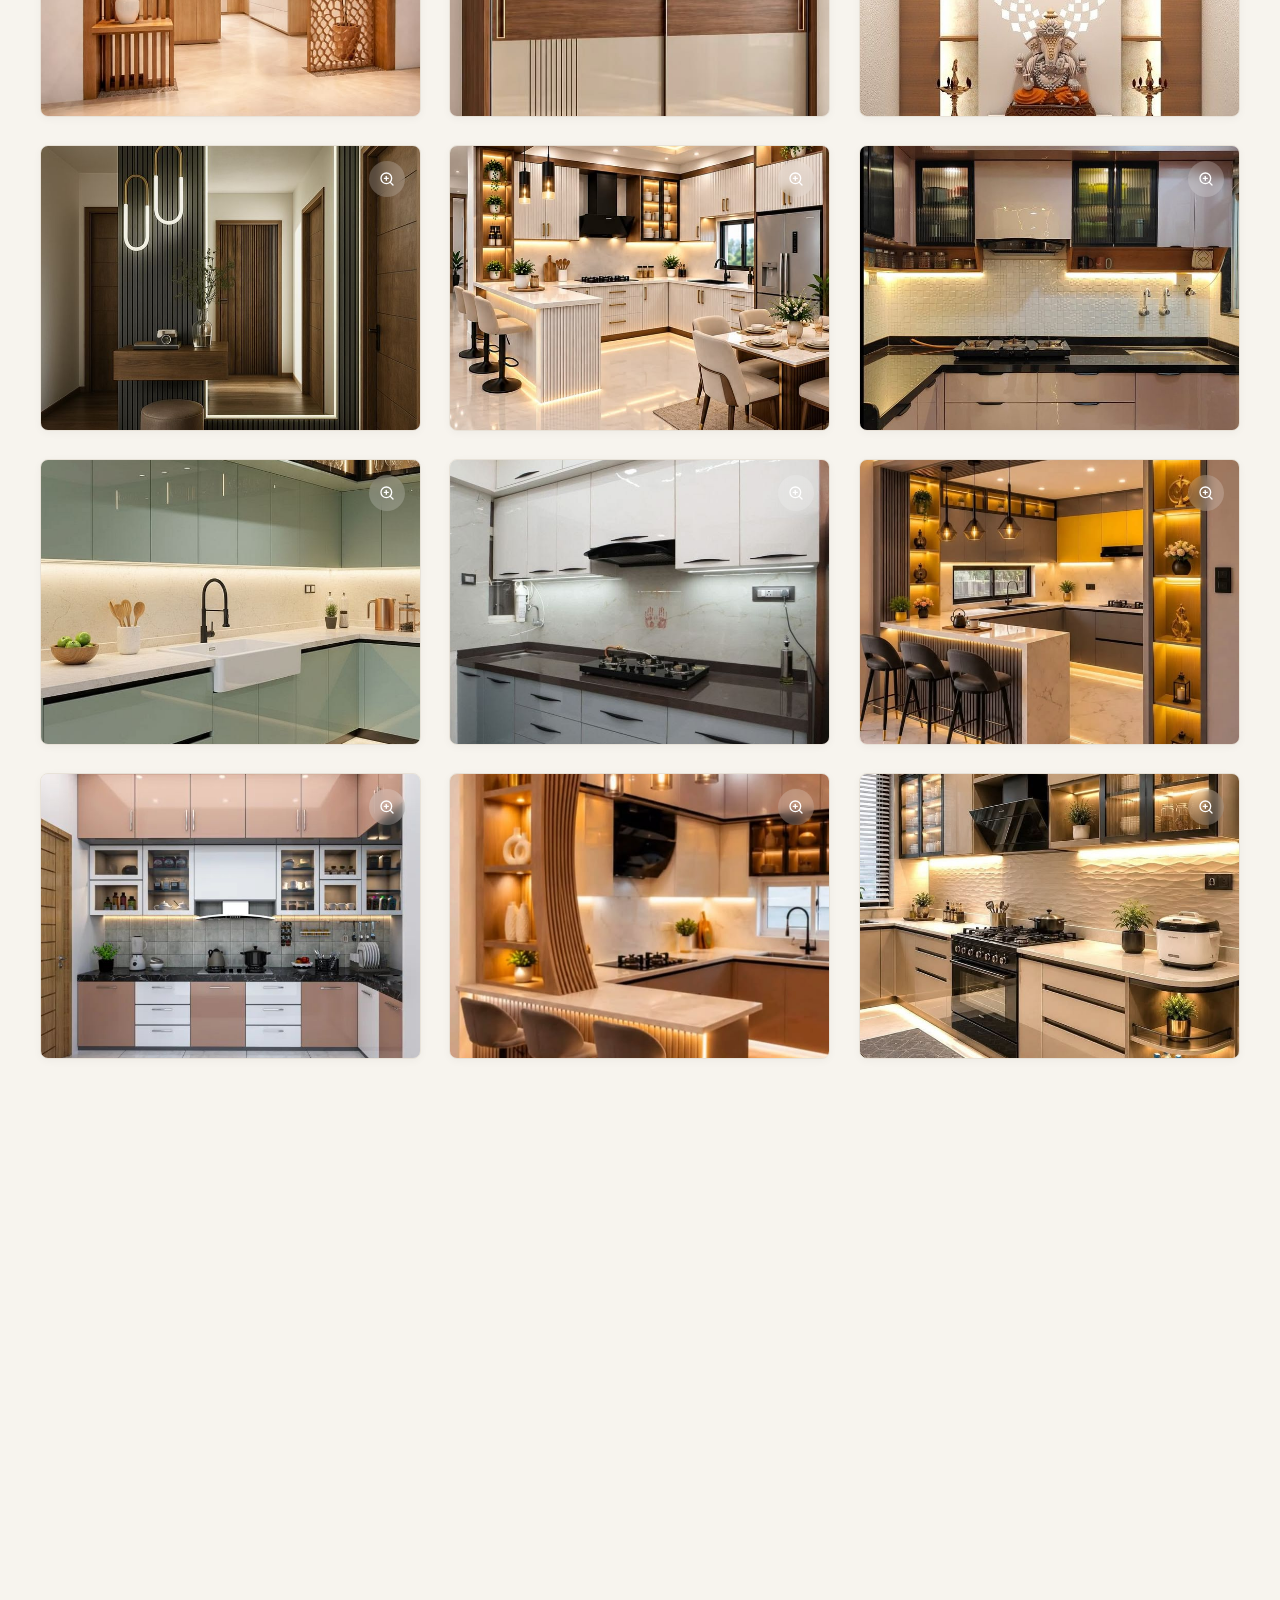
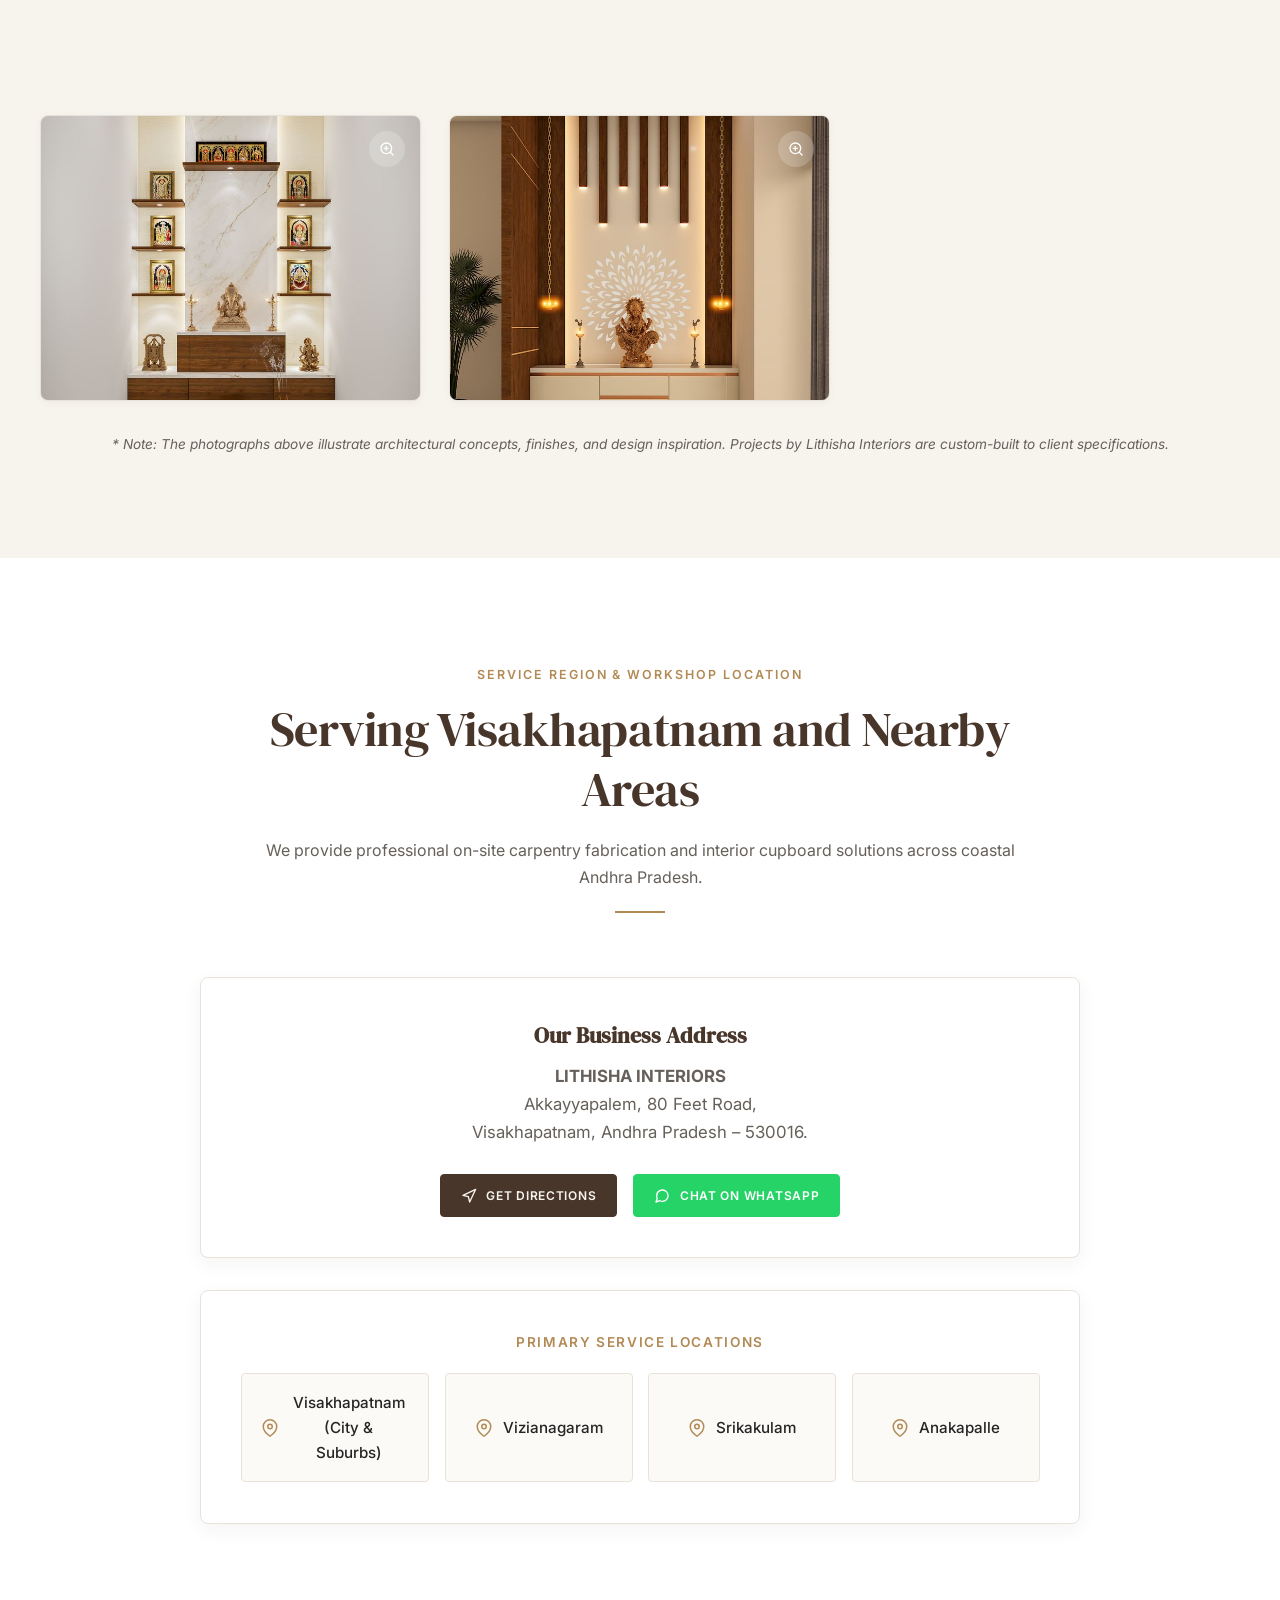
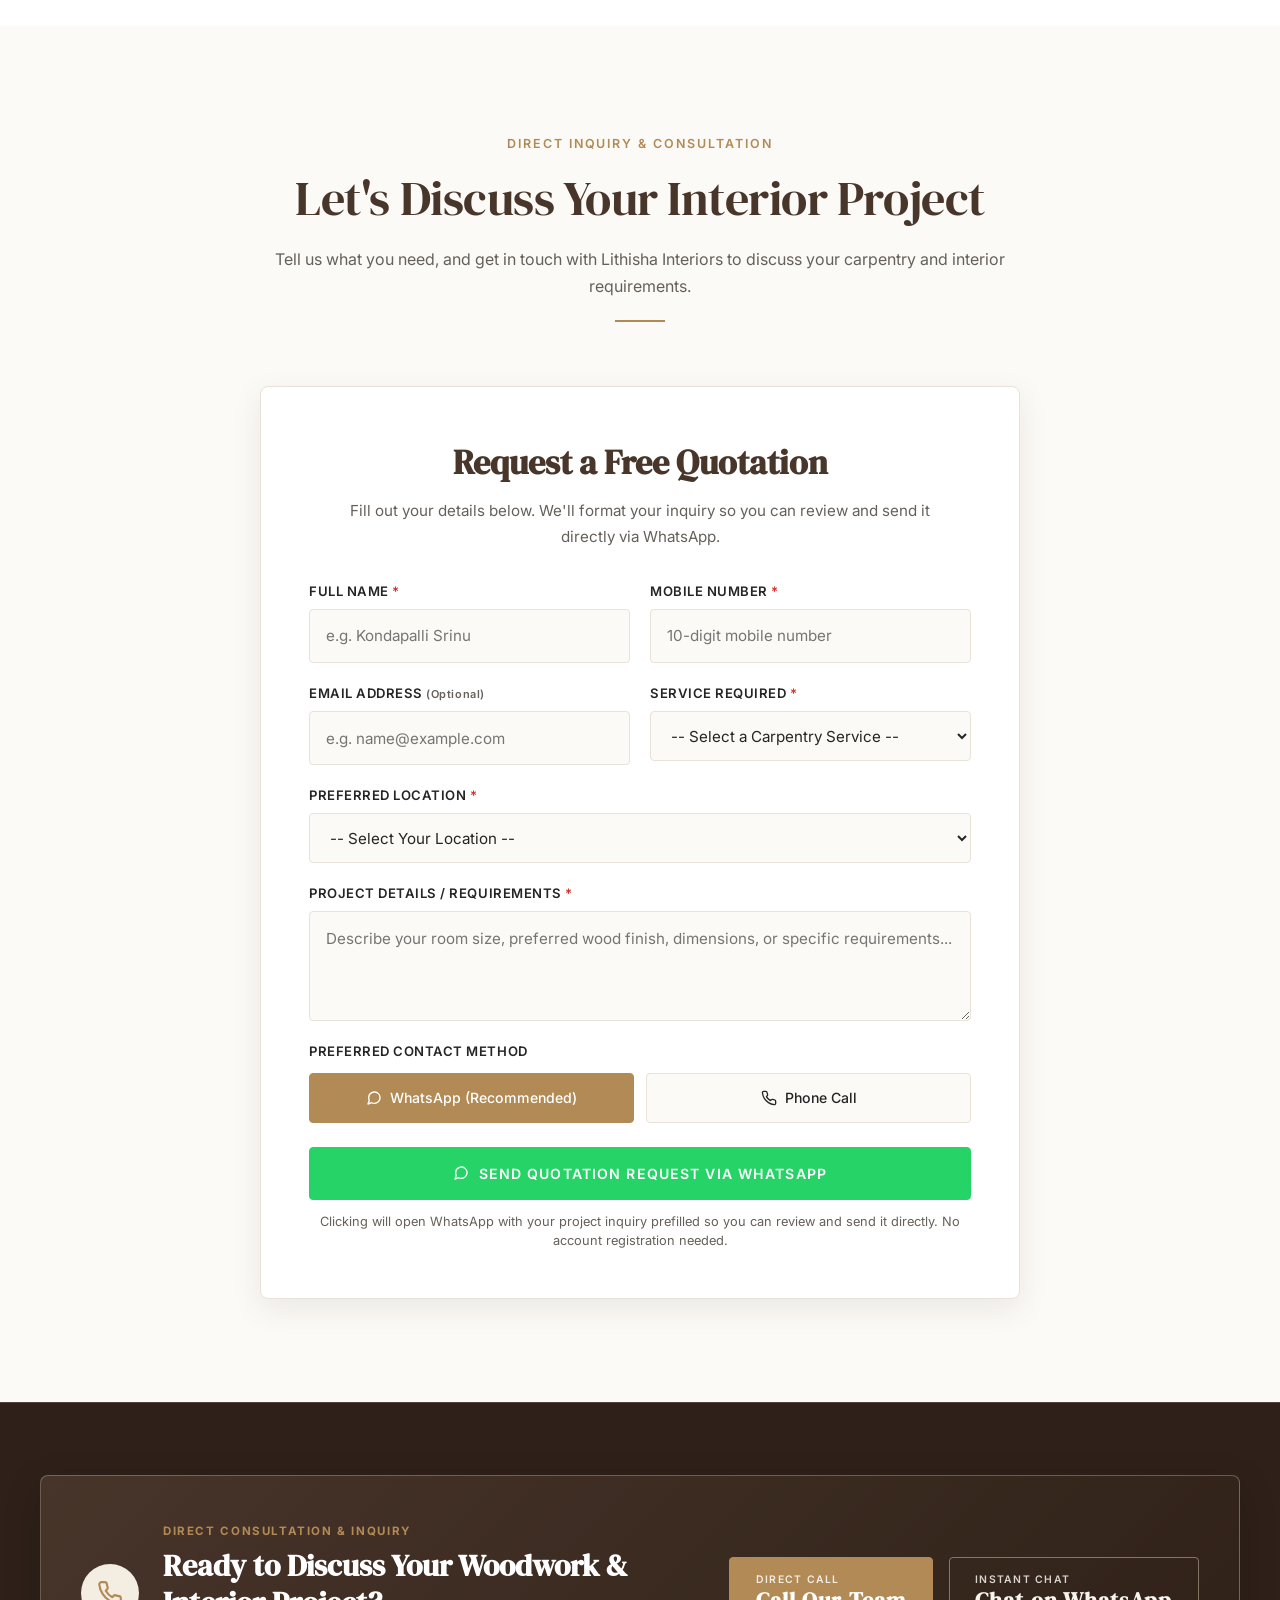
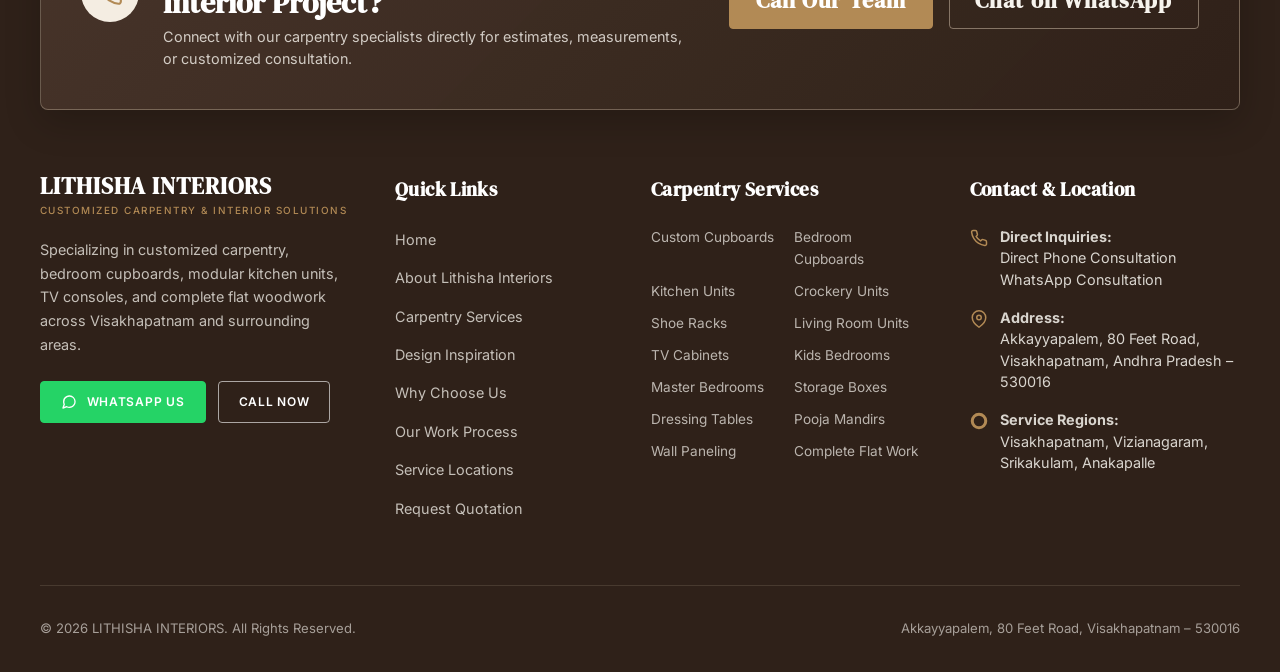
==== commit 5e2d2d1e: "Adjust navbar responsive layout to prevent wrapping, and incorporate all 43 images from SLR images i" ====
--- a/index.html
+++ b/index.html
@@ -892,6 +892,214 @@
             </div>
           </div>
 
+          <!-- Item 11: Kitchen (Breakfast Bar Island) -->
+          <div class="gallery-item" data-category="kitchen" tabindex="0" role="button" aria-label="View Open Concept Kitchen and Breakfast Bar">
+            <img src="assets/images/gallery-kitchen-3.jpg" alt="Open concept modular kitchen with breakfast bar counter and dining table" width="600" height="450" loading="lazy">
+            <div class="gallery-zoom-icon">
+              <svg viewBox="0 0 24 24" fill="none" stroke="currentColor" stroke-width="2" stroke-linecap="round" stroke-linejoin="round" aria-hidden="true"><circle cx="11" cy="11" r="8"></circle><line x1="21" y1="21" x2="16.65" y2="16.65"></line><line x1="11" y1="8" x2="11" y2="14"></line><line x1="8" y1="11" x2="14" y2="11"></line></svg>
+            </div>
+            <div class="gallery-overlay">
+              <span class="gallery-category-tag">KITCHEN</span>
+              <h3 class="gallery-title">Open Concept Kitchen &amp; Breakfast Bar</h3>
+              <p class="gallery-desc">U-shaped modular kitchen with fluted breakfast bar and recessed ceiling cove lights.</p>
+            </div>
+          </div>
+
+          <!-- Item 12: Kitchen (Rose Gloss Acrylic) -->
+          <div class="gallery-item" data-category="kitchen" tabindex="0" role="button" aria-label="View Rose Gloss and Fluted Glass Kitchen">
+            <img src="assets/images/gallery-kitchen-4.jpg" alt="Modern L-shaped acrylic kitchen in soft blush finish with fluted glass cabinets" width="600" height="450" loading="lazy">
+            <div class="gallery-zoom-icon">
+              <svg viewBox="0 0 24 24" fill="none" stroke="currentColor" stroke-width="2" stroke-linecap="round" stroke-linejoin="round" aria-hidden="true"><circle cx="11" cy="11" r="8"></circle><line x1="21" y1="21" x2="16.65" y2="16.65"></line><line x1="11" y1="8" x2="11" y2="14"></line><line x1="8" y1="11" x2="14" y2="11"></line></svg>
+            </div>
+            <div class="gallery-overlay">
+              <span class="gallery-category-tag">KITCHEN</span>
+              <h3 class="gallery-title">Rose Gloss &amp; Fluted Glass Kitchen</h3>
+              <p class="gallery-desc">L-shaped acrylic kitchen with under-cabinet profile lighting and black granite counter.</p>
+            </div>
+          </div>
+
+          <!-- Item 13: Kitchen (Sage Green Modular) -->
+          <div class="gallery-item" data-category="kitchen" tabindex="0" role="button" aria-label="View Contemporary Sage Green Kitchen">
+            <img src="assets/images/gallery-kitchen-5.jpg" alt="Contemporary sage green modular kitchen with illuminated glass loft cabinets" width="600" height="450" loading="lazy">
+            <div class="gallery-zoom-icon">
+              <svg viewBox="0 0 24 24" fill="none" stroke="currentColor" stroke-width="2" stroke-linecap="round" stroke-linejoin="round" aria-hidden="true"><circle cx="11" cy="11" r="8"></circle><line x1="21" y1="21" x2="16.65" y2="16.65"></line><line x1="11" y1="8" x2="11" y2="14"></line><line x1="8" y1="11" x2="14" y2="11"></line></svg>
+            </div>
+            <div class="gallery-overlay">
+              <span class="gallery-category-tag">KITCHEN</span>
+              <h3 class="gallery-title">Contemporary Sage Green Kitchen</h3>
+              <p class="gallery-desc">Seamless handleless acrylic cabinetry with glass loft display and farmhouse sink.</p>
+            </div>
+          </div>
+
+          <!-- Item 14: Kitchen (Dual-Tone Acrylic Straight) -->
+          <div class="gallery-item" data-category="kitchen" tabindex="0" role="button" aria-label="View Dual-Tone Acrylic Straight Kitchen">
+            <img src="assets/images/gallery-kitchen-6.jpg" alt="Dual-tone white and grey acrylic straight modular kitchen with quartz countertop" width="600" height="450" loading="lazy">
+            <div class="gallery-zoom-icon">
+              <svg viewBox="0 0 24 24" fill="none" stroke="currentColor" stroke-width="2" stroke-linecap="round" stroke-linejoin="round" aria-hidden="true"><circle cx="11" cy="11" r="8"></circle><line x1="21" y1="21" x2="16.65" y2="16.65"></line><line x1="11" y1="8" x2="11" y2="14"></line><line x1="8" y1="11" x2="14" y2="11"></line></svg>
+            </div>
+            <div class="gallery-overlay">
+              <span class="gallery-category-tag">KITCHEN</span>
+              <h3 class="gallery-title">Dual-Tone Acrylic Straight Kitchen</h3>
+              <p class="gallery-desc">Gloss white wall units and grey bottom drawers with integrated appliances.</p>
+            </div>
+          </div>
+
+          <!-- Item 15: Kitchen (Fluted Waterfall Island) -->
+          <div class="gallery-item" data-category="kitchen" tabindex="0" role="button" aria-label="View Fluted Waterfall Island Kitchen">
+            <img src="assets/images/gallery-kitchen-7.jpg" alt="Modern kitchen with fluted wooden waterfall breakfast bar and ambient warm lighting" width="600" height="450" loading="lazy">
+            <div class="gallery-zoom-icon">
+              <svg viewBox="0 0 24 24" fill="none" stroke="currentColor" stroke-width="2" stroke-linecap="round" stroke-linejoin="round" aria-hidden="true"><circle cx="11" cy="11" r="8"></circle><line x1="21" y1="21" x2="16.65" y2="16.65"></line><line x1="11" y1="8" x2="11" y2="14"></line><line x1="8" y1="11" x2="14" y2="11"></line></svg>
+            </div>
+            <div class="gallery-overlay">
+              <span class="gallery-category-tag">KITCHEN</span>
+              <h3 class="gallery-title">Fluted Waterfall Island Kitchen</h3>
+              <p class="gallery-desc">Architectural kitchen with waterfall breakfast counter and illuminated open showcase shelving.</p>
+            </div>
+          </div>
+
+          <!-- Item 16: Kitchen (Glass Crockery & Modular Kitchen) -->
+          <div class="gallery-item" data-category="kitchen" tabindex="0" role="button" aria-label="View Glass Crockery and Modular Kitchen">
+            <img src="assets/images/gallery-kitchen-8.jpg" alt="Modular kitchen with glass crockery display cabinets and two-tone finishes" width="600" height="450" loading="lazy">
+            <div class="gallery-zoom-icon">
+              <svg viewBox="0 0 24 24" fill="none" stroke="currentColor" stroke-width="2" stroke-linecap="round" stroke-linejoin="round" aria-hidden="true"><circle cx="11" cy="11" r="8"></circle><line x1="21" y1="21" x2="16.65" y2="16.65"></line><line x1="11" y1="8" x2="11" y2="14"></line><line x1="8" y1="11" x2="14" y2="11"></line></svg>
+            </div>
+            <div class="gallery-overlay">
+              <span class="gallery-category-tag">KITCHEN</span>
+              <h3 class="gallery-title">Glass Crockery &amp; Modular Kitchen</h3>
+              <p class="gallery-desc">Extensive full-wall kitchen cabinetry with glass crockery storage and marbled tiles.</p>
+            </div>
+          </div>
+
+          <!-- Item 17: Kitchen (Curved Wooden Arch Breakfast Counter) -->
+          <div class="gallery-item" data-category="kitchen" tabindex="0" role="button" aria-label="View Curved Wooden Arch Breakfast Counter">
+            <img src="assets/images/gallery-kitchen-9.jpg" alt="Luxury modular kitchen with curved wooden slat archway and breakfast counter" width="600" height="450" loading="lazy">
+            <div class="gallery-zoom-icon">
+              <svg viewBox="0 0 24 24" fill="none" stroke="currentColor" stroke-width="2" stroke-linecap="round" stroke-linejoin="round" aria-hidden="true"><circle cx="11" cy="11" r="8"></circle><line x1="21" y1="21" x2="16.65" y2="16.65"></line><line x1="11" y1="8" x2="11" y2="14"></line><line x1="8" y1="11" x2="14" y2="11"></line></svg>
+            </div>
+            <div class="gallery-overlay">
+              <span class="gallery-category-tag">KITCHEN</span>
+              <h3 class="gallery-title">Curved Wooden Arch Breakfast Counter</h3>
+              <p class="gallery-desc">Custom curved wood slat archway with pendant lighting and marble-finish breakfast island.</p>
+            </div>
+          </div>
+
+          <!-- Item 18: Kitchen (Curved Corner Luxury Kitchen) -->
+          <div class="gallery-item" data-category="kitchen" tabindex="0" role="button" aria-label="View Curved Corner Luxury Kitchen">
+            <img src="assets/images/gallery-kitchen-10.jpg" alt="Luxury modular kitchen with curved corner shelving and ambient warm lighting" width="600" height="450" loading="lazy">
+            <div class="gallery-zoom-icon">
+              <svg viewBox="0 0 24 24" fill="none" stroke="currentColor" stroke-width="2" stroke-linecap="round" stroke-linejoin="round" aria-hidden="true"><circle cx="11" cy="11" r="8"></circle><line x1="21" y1="21" x2="16.65" y2="16.65"></line><line x1="11" y1="8" x2="11" y2="14"></line><line x1="8" y1="11" x2="14" y2="11"></line></svg>
+            </div>
+            <div class="gallery-overlay">
+              <span class="gallery-category-tag">KITCHEN</span>
+              <h3 class="gallery-title">Curved Corner Luxury Kitchen</h3>
+              <p class="gallery-desc">Full-height modular kitchen featuring illuminated curved open shelves and fluted glass lofts.</p>
+            </div>
+          </div>
+
+          <!-- Item 19: Bedroom (Sliding Wardrobe with Vanity) -->
+          <div class="gallery-item" data-category="bedroom" tabindex="0" role="button" aria-label="View Sliding Wardrobe with Vanity Console">
+            <img src="assets/images/gallery-bedroom-3.jpg" alt="Modern bedroom sliding wardrobe with overhead lofts and attached dressing unit" width="600" height="450" loading="lazy">
+            <div class="gallery-zoom-icon">
+              <svg viewBox="0 0 24 24" fill="none" stroke="currentColor" stroke-width="2" stroke-linecap="round" stroke-linejoin="round" aria-hidden="true"><circle cx="11" cy="11" r="8"></circle><line x1="21" y1="21" x2="16.65" y2="16.65"></line><line x1="11" y1="8" x2="11" y2="14"></line><line x1="8" y1="11" x2="14" y2="11"></line></svg>
+            </div>
+            <div class="gallery-overlay">
+              <span class="gallery-category-tag">BEDROOM</span>
+              <h3 class="gallery-title">Sliding Wardrobe with Vanity Console</h3>
+              <p class="gallery-desc">Dual-panel modern sliding wardrobe with overhead loft storage and integrated LED mirror vanity.</p>
+            </div>
+          </div>
+
+          <!-- Item 20: Bedroom (Arched Backlit Dressing Vanity) -->
+          <div class="gallery-item" data-category="bedroom" tabindex="0" role="button" aria-label="View Arched Backlit Dressing Vanity">
+            <img src="assets/images/gallery-bedroom-4.jpg" alt="Arched illuminated vanity dressing table unit with flute paneling and floating drawers" width="600" height="450" loading="lazy">
+            <div class="gallery-zoom-icon">
+              <svg viewBox="0 0 24 24" fill="none" stroke="currentColor" stroke-width="2" stroke-linecap="round" stroke-linejoin="round" aria-hidden="true"><circle cx="11" cy="11" r="8"></circle><line x1="21" y1="21" x2="16.65" y2="16.65"></line><line x1="11" y1="8" x2="11" y2="14"></line><line x1="8" y1="11" x2="14" y2="11"></line></svg>
+            </div>
+            <div class="gallery-overlay">
+              <span class="gallery-category-tag">BEDROOM</span>
+              <h3 class="gallery-title">Arched Backlit Dressing Vanity</h3>
+              <p class="gallery-desc">Custom asymmetric arched mirror with fluted wooden paneling and floating drawer console.</p>
+            </div>
+          </div>
+
+          <!-- Item 21: Bedroom (Luxury Bedroom Dressing Station) -->
+          <div class="gallery-item" data-category="bedroom" tabindex="0" role="button" aria-label="View Luxury Bedroom Dressing Station">
+            <img src="assets/images/gallery-bedroom-5.jpg" alt="Luxury wooden dressing table with semi-circle backlit mirror and fluted paneling" width="600" height="450" loading="lazy">
+            <div class="gallery-zoom-icon">
+              <svg viewBox="0 0 24 24" fill="none" stroke="currentColor" stroke-width="2" stroke-linecap="round" stroke-linejoin="round" aria-hidden="true"><circle cx="11" cy="11" r="8"></circle><line x1="21" y1="21" x2="16.65" y2="16.65"></line><line x1="11" y1="8" x2="11" y2="14"></line><line x1="8" y1="11" x2="14" y2="11"></line></svg>
+            </div>
+            <div class="gallery-overlay">
+              <span class="gallery-category-tag">BEDROOM</span>
+              <h3 class="gallery-title">Luxury Bedroom Dressing Station</h3>
+              <p class="gallery-desc">Semi-circular backlit mirror set against wooden fluted wall paneling and cosmetic shelving.</p>
+            </div>
+          </div>
+
+          <!-- Item 22: Living Room (Fluted Wood Slat TV Entertainment Console) -->
+          <div class="gallery-item" data-category="living-room" tabindex="0" role="button" aria-label="View Fluted Wood Slat TV Entertainment Console">
+            <img src="assets/images/gallery-living-3.jpg" alt="Floating TV entertainment unit with ambient LED backlight and fluted wooden paneling" width="600" height="450" loading="lazy">
+            <div class="gallery-zoom-icon">
+              <svg viewBox="0 0 24 24" fill="none" stroke="currentColor" stroke-width="2" stroke-linecap="round" stroke-linejoin="round" aria-hidden="true"><circle cx="11" cy="11" r="8"></circle><line x1="21" y1="21" x2="16.65" y2="16.65"></line><line x1="11" y1="8" x2="11" y2="14"></line><line x1="8" y1="11" x2="14" y2="11"></line></svg>
+            </div>
+            <div class="gallery-overlay">
+              <span class="gallery-category-tag">LIVING ROOM</span>
+              <h3 class="gallery-title">Fluted Wood Slat TV Entertainment Console</h3>
+              <p class="gallery-desc">Backlit floating TV unit with vertical wooden louvers and tall glass-door display cabinet.</p>
+            </div>
+          </div>
+
+          <!-- Item 23: Living Room (Marble Slab and Wood Slat TV Wall) -->
+          <div class="gallery-item" data-category="living-room" tabindex="0" role="button" aria-label="View Marble Slab and Wood Slat TV Wall">
+            <img src="assets/images/gallery-living-4.jpg" alt="Marble wall paneling and fluted wood TV console with integrated ceiling track lights" width="600" height="450" loading="lazy">
+            <div class="gallery-zoom-icon">
+              <svg viewBox="0 0 24 24" fill="none" stroke="currentColor" stroke-width="2" stroke-linecap="round" stroke-linejoin="round" aria-hidden="true"><circle cx="11" cy="11" r="8"></circle><line x1="21" y1="21" x2="16.65" y2="16.65"></line><line x1="11" y1="8" x2="11" y2="14"></line><line x1="8" y1="11" x2="14" y2="11"></line></svg>
+            </div>
+            <div class="gallery-overlay">
+              <span class="gallery-category-tag">LIVING ROOM</span>
+              <h3 class="gallery-title">Marble Slab &amp; Wood Slat TV Wall</h3>
+              <p class="gallery-desc">Calacatta marble feature paneling paired with warm fluted wood and ambient LED cove lighting.</p>
+            </div>
+          </div>
+
+          <!-- Item 25: Storage (Capsule Mirror Foyer Console Unit) -->
+          <div class="gallery-item" data-category="storage" tabindex="0" role="button" aria-label="View Capsule Mirror Foyer Console Unit">
+            <img src="assets/images/gallery-storage-4.jpg" alt="Capsule full-length illuminated mirror entryway console with fluted paneling and drawer" width="600" height="450" loading="lazy">
+            <div class="gallery-zoom-icon">
+              <svg viewBox="0 0 24 24" fill="none" stroke="currentColor" stroke-width="2" stroke-linecap="round" stroke-linejoin="round" aria-hidden="true"><circle cx="11" cy="11" r="8"></circle><line x1="21" y1="21" x2="16.65" y2="16.65"></line><line x1="11" y1="8" x2="11" y2="14"></line><line x1="8" y1="11" x2="14" y2="11"></line></svg>
+            </div>
+            <div class="gallery-overlay">
+              <span class="gallery-category-tag">STORAGE</span>
+              <h3 class="gallery-title">Capsule Mirror Foyer Console Unit</h3>
+              <p class="gallery-desc">Full-length pill-shaped illuminated mirror flanked by fluted wall panels and floating console.</p>
+            </div>
+          </div>
+
+          <!-- Item 26: Other Interiors (Marble Backdrop Floating Pooja Mandir) -->
+          <div class="gallery-item" data-category="other" tabindex="0" role="button" aria-label="View Marble Backdrop Floating Pooja Mandir">
+            <img src="assets/images/gallery-other-3.jpg" alt="Divine pooja mandir unit with marble back panel floating wooden display ledges" width="600" height="450" loading="lazy">
+            <div class="gallery-zoom-icon">
+              <svg viewBox="0 0 24 24" fill="none" stroke="currentColor" stroke-width="2" stroke-linecap="round" stroke-linejoin="round" aria-hidden="true"><circle cx="11" cy="11" r="8"></circle><line x1="21" y1="21" x2="16.65" y2="16.65"></line><line x1="11" y1="8" x2="11" y2="14"></line><line x1="8" y1="11" x2="14" y2="11"></line></svg>
+            </div>
+            <div class="gallery-overlay">
+              <span class="gallery-category-tag">OTHER INTERIORS</span>
+              <h3 class="gallery-title">Marble Backdrop Floating Pooja Mandir</h3>
+              <p class="gallery-desc">Divine prayer unit featuring marble wall cladding, floating wooden ledges, and bottom drawers.</p>
+            </div>
+          </div>
+
+          <!-- Item 27: Other Interiors (Traditional Wooden Rafter Pooja Mandir) -->
+          <div class="gallery-item" data-category="other" tabindex="0" role="button" aria-label="View Traditional Wooden Rafter Pooja Mandir">
+            <img src="assets/images/gallery-other-4.jpg" alt="Traditional pooja mandir with wooden rafters hanging lamps and glowing mandala backdrop" width="600" height="450" loading="lazy">
+            <div class="gallery-zoom-icon">
+              <svg viewBox="0 0 24 24" fill="none" stroke="currentColor" stroke-width="2" stroke-linecap="round" stroke-linejoin="round" aria-hidden="true"><circle cx="11" cy="11" r="8"></circle><line x1="21" y1="21" x2="16.65" y2="16.65"></line><line x1="11" y1="8" x2="11" y2="14"></line><line x1="8" y1="11" x2="14" y2="11"></line></svg>
+            </div>
+            <div class="gallery-overlay">
+              <span class="gallery-category-tag">OTHER INTERIORS</span>
+              <h3 class="gallery-title">Traditional Wooden Rafter Pooja Mandir</h3>
+              <p class="gallery-desc">Ceiling-height wooden rafters with hanging lamps, backlit mandala motif, and marble altar.</p>
+            </div>
+          </div>
+
         </div>
 
         <p class="gallery-disclaimer">
@@ -1015,7 +1223,7 @@
                 <!-- 1. Full Name -->
                 <div class="form-group">
                   <label for="full-name" class="form-label">Full Name <span class="required">*</span></label>
-                  <input type="text" id="full-name" name="full_name" class="form-control" placeholder="e.g. Ramesh Kumar" required autocomplete="name">
+                  <input type="text" id="full-name" name="full_name" class="form-control" placeholder="e.g. Kondapalli Srinu" required autocomplete="name">
                   <span class="form-error" id="error-name">Please enter your full name.</span>
                 </div>
 
--- a/style.css
+++ b/style.css
@@ -478,10 +478,11 @@
   width: 100%;
 }
 
-/* Scrolled: 80% width centered floating island with rounded pill corners */
+/* Scrolled: 88% width centered floating island with rounded pill corners */
 .site-header.scrolled {
   top: 10px;
-  width: min(84%, 1180px);
+  width: min(88%, 1240px);
+  min-height: 64px;
   height: 64px;
   border-radius: 50px;
   background-color: rgba(247, 244, 238, 0.96);
@@ -489,7 +490,13 @@
   -webkit-backdrop-filter: blur(20px);
   box-shadow: 0 10px 30px rgba(41, 30, 24, 0.12), 0 2px 6px rgba(0, 0, 0, 0.04);
   border: 1px solid rgba(178, 138, 85, 0.35);
-  padding: 0 clamp(1.25rem, 2.5vw, 2.2rem);
+  padding: 0 clamp(1.25rem, 2vw, 2.2rem);
+}
+
+.site-header.scrolled .nav-container {
+  padding-left: 0;
+  padding-right: 0;
+  max-width: 100%;
 }
 
 .nav-container {
@@ -503,52 +510,59 @@
 .brand {
   display: flex;
   flex-direction: column;
+  flex-shrink: 0;
   z-index: 1002;
 }
 
 .brand-name {
   font-family: var(--font-heading);
-  font-size: clamp(1.2rem, 2.2vw, 1.55rem);
+  font-size: clamp(1.15rem, 1.8vw, 1.55rem);
   font-weight: 700;
   letter-spacing: 0.04em;
   color: var(--color-white);
   line-height: 1.1;
+  white-space: nowrap;
   transition: color var(--transition-fast), font-size var(--transition-fast);
 }
 
 .site-header.scrolled .brand-name {
   color: var(--color-walnut);
+  font-size: clamp(1.02rem, 1.35vw, 1.25rem);
 }
 
 .brand-tagline {
   font-family: var(--font-body);
-  font-size: 0.65rem;
+  font-size: 0.62rem;
   font-weight: 500;
-  letter-spacing: 0.16em;
+  letter-spacing: 0.15em;
   text-transform: uppercase;
   color: var(--color-beige);
+  white-space: nowrap;
   transition: color var(--transition-fast);
 }
 
 .site-header.scrolled .brand-tagline {
   color: var(--color-brass);
+  font-size: 0.56rem;
 }
 
 /* Desktop Nav Menu */
 .nav-menu {
   display: flex;
   align-items: center;
-  gap: 2.2rem;
+  gap: clamp(0.75rem, 1.6vw, 1.8rem);
+  flex-wrap: nowrap;
 }
 
 .nav-link {
-  font-size: 0.84rem;
+  font-size: clamp(0.76rem, 0.85vw, 0.84rem);
   font-weight: 500;
-  letter-spacing: 0.05em;
+  letter-spacing: 0.04em;
   text-transform: uppercase;
+  white-space: nowrap;
   color: rgba(255, 255, 255, 0.88);
   position: relative;
-  padding: 0.4rem 0;
+  padding: 0.35rem 0;
   transition: color var(--transition-fast);
 }
 
@@ -586,7 +600,15 @@
 .nav-cta {
   display: flex;
   align-items: center;
-  gap: 1rem;
+  flex-shrink: 0;
+  gap: 0.75rem;
+}
+
+.nav-cta .btn {
+  white-space: nowrap;
+  padding: 0.48rem 1.05rem;
+  font-size: 0.78rem;
+  letter-spacing: 0.04em;
 }
 
 /* Mobile Hamburger Toggle — Sleek & Compact */
@@ -2610,12 +2632,19 @@
     --header-height: 74px;
   }
 
-  .nav-menu {
-    gap: 1.4rem;
-  }
-
-  .nav-link {
-    font-size: 0.78rem;
+  .nav-menu,
+  .nav-cta .btn {
+    display: none;
+  }
+
+  .mobile-toggle {
+    display: flex;
+  }
+
+  .site-header.scrolled {
+    width: min(90%, 640px);
+    height: 56px;
+    padding: 0 1.25rem;
   }
 
   .about-grid,
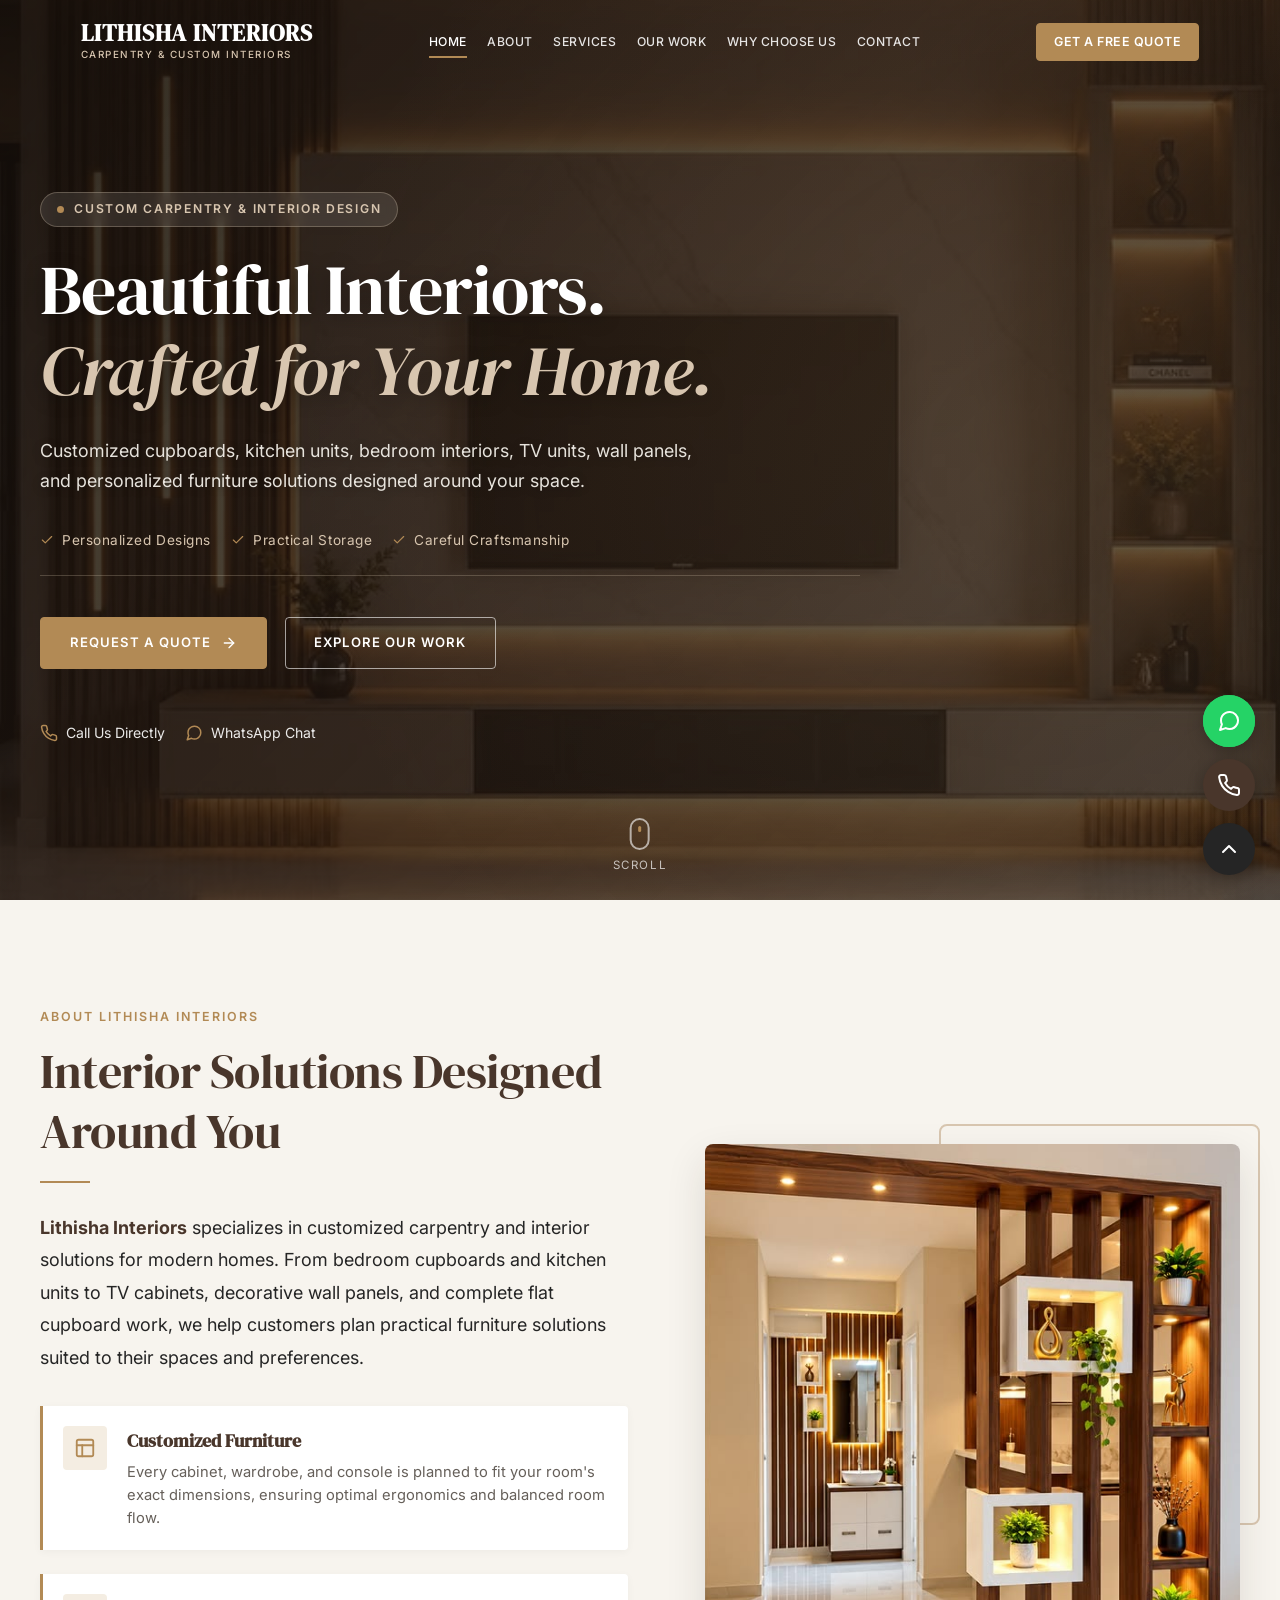
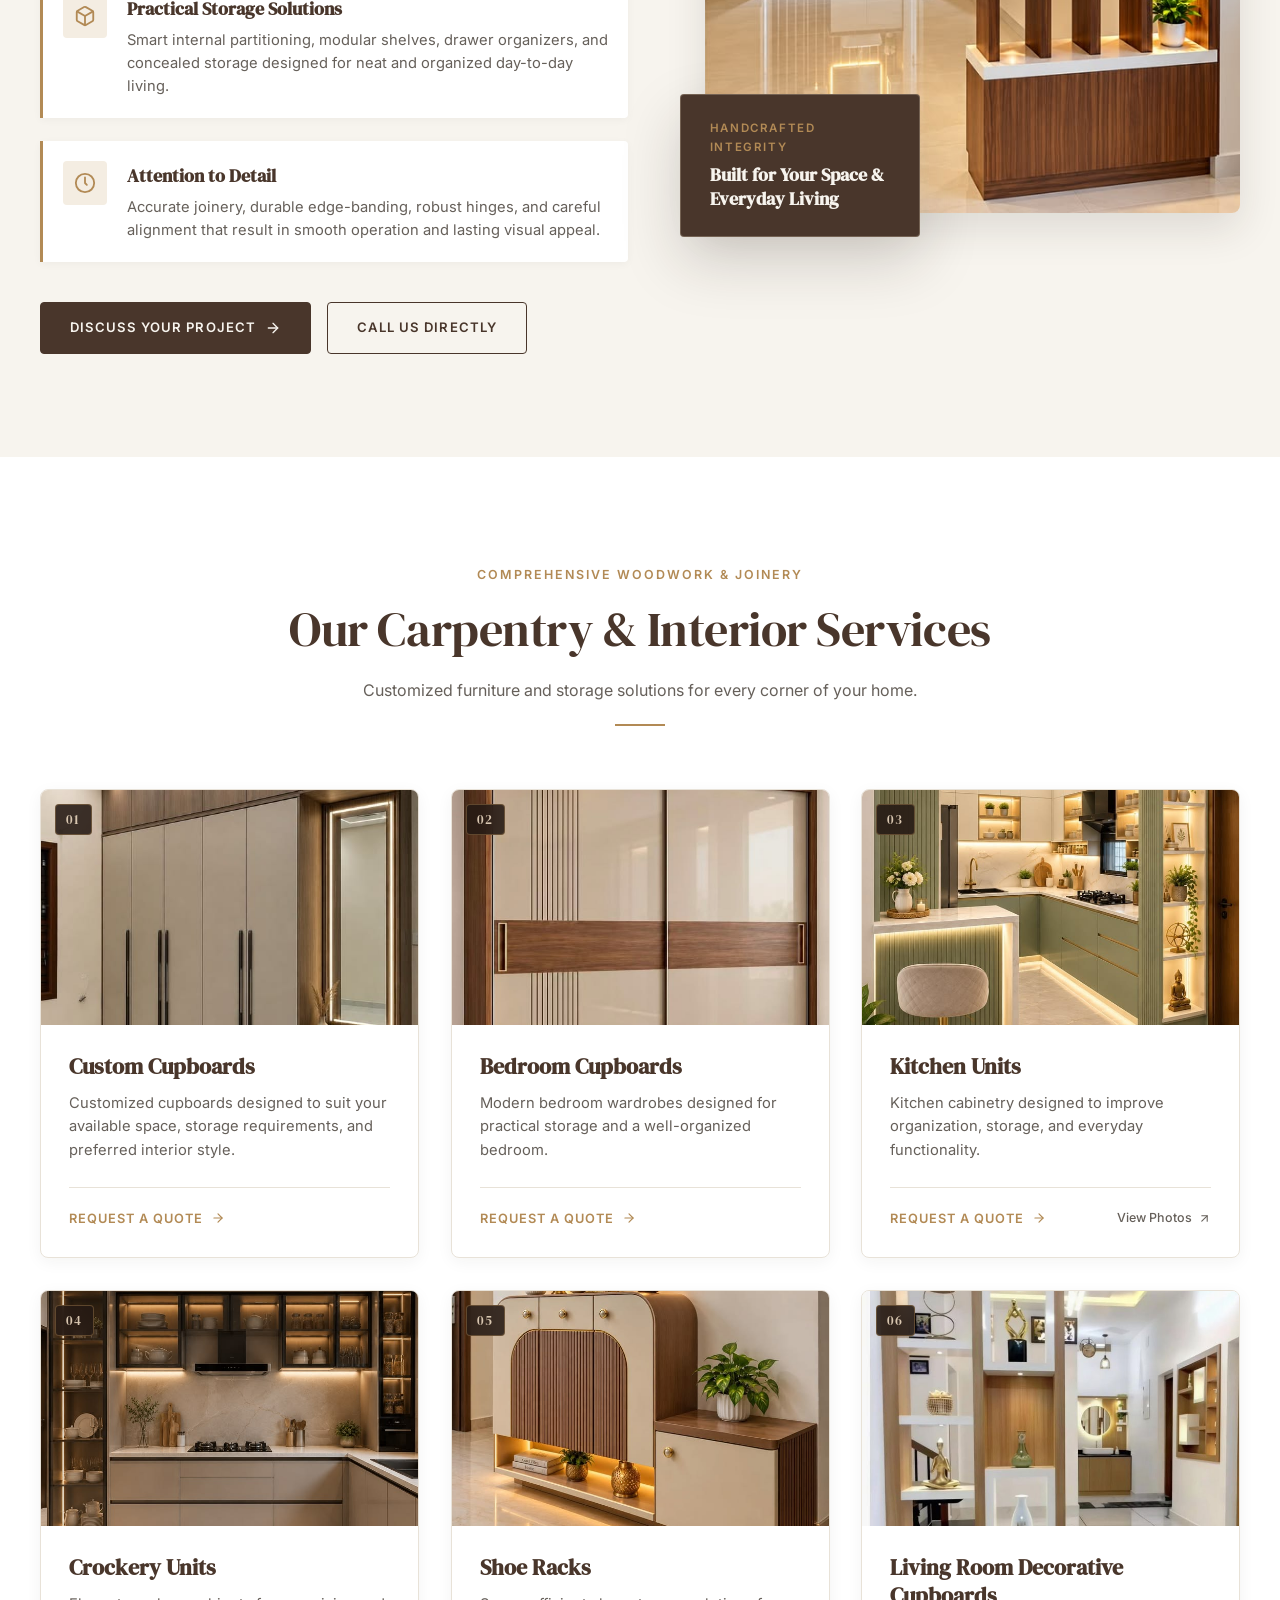
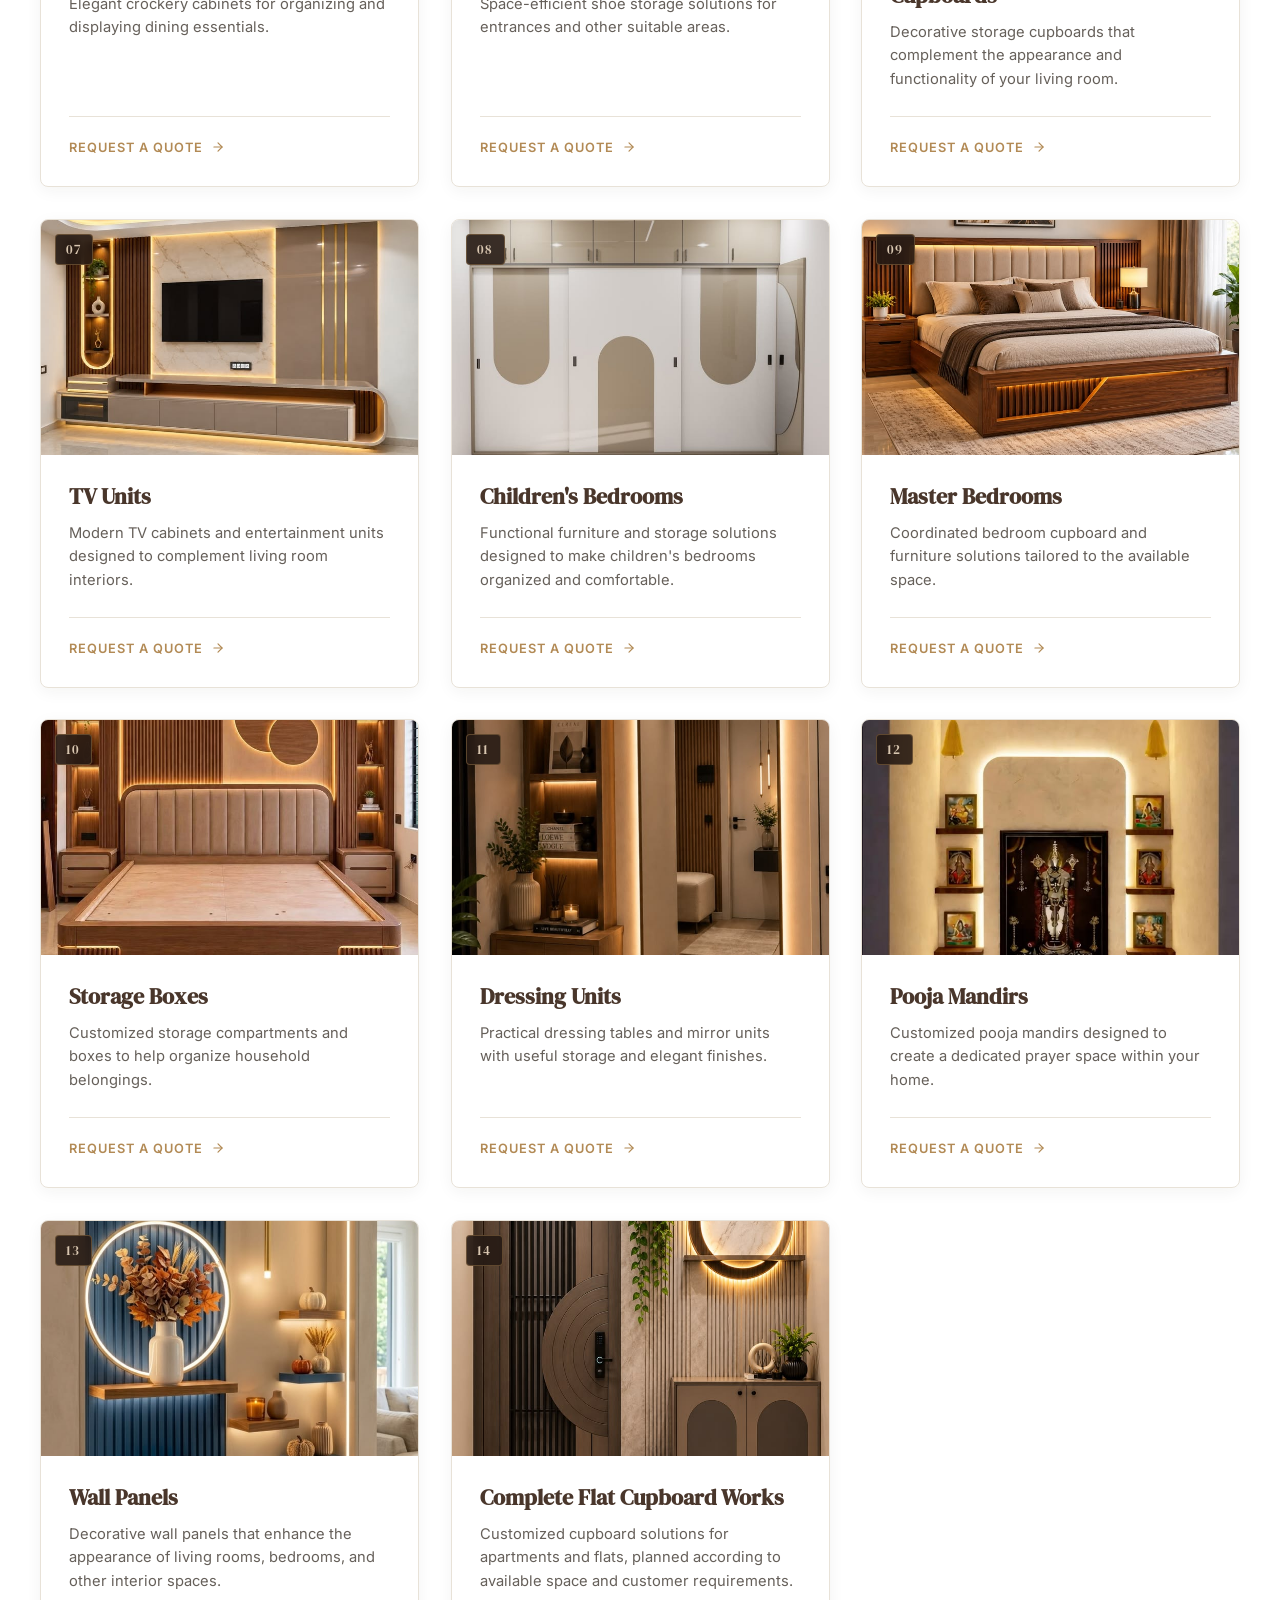
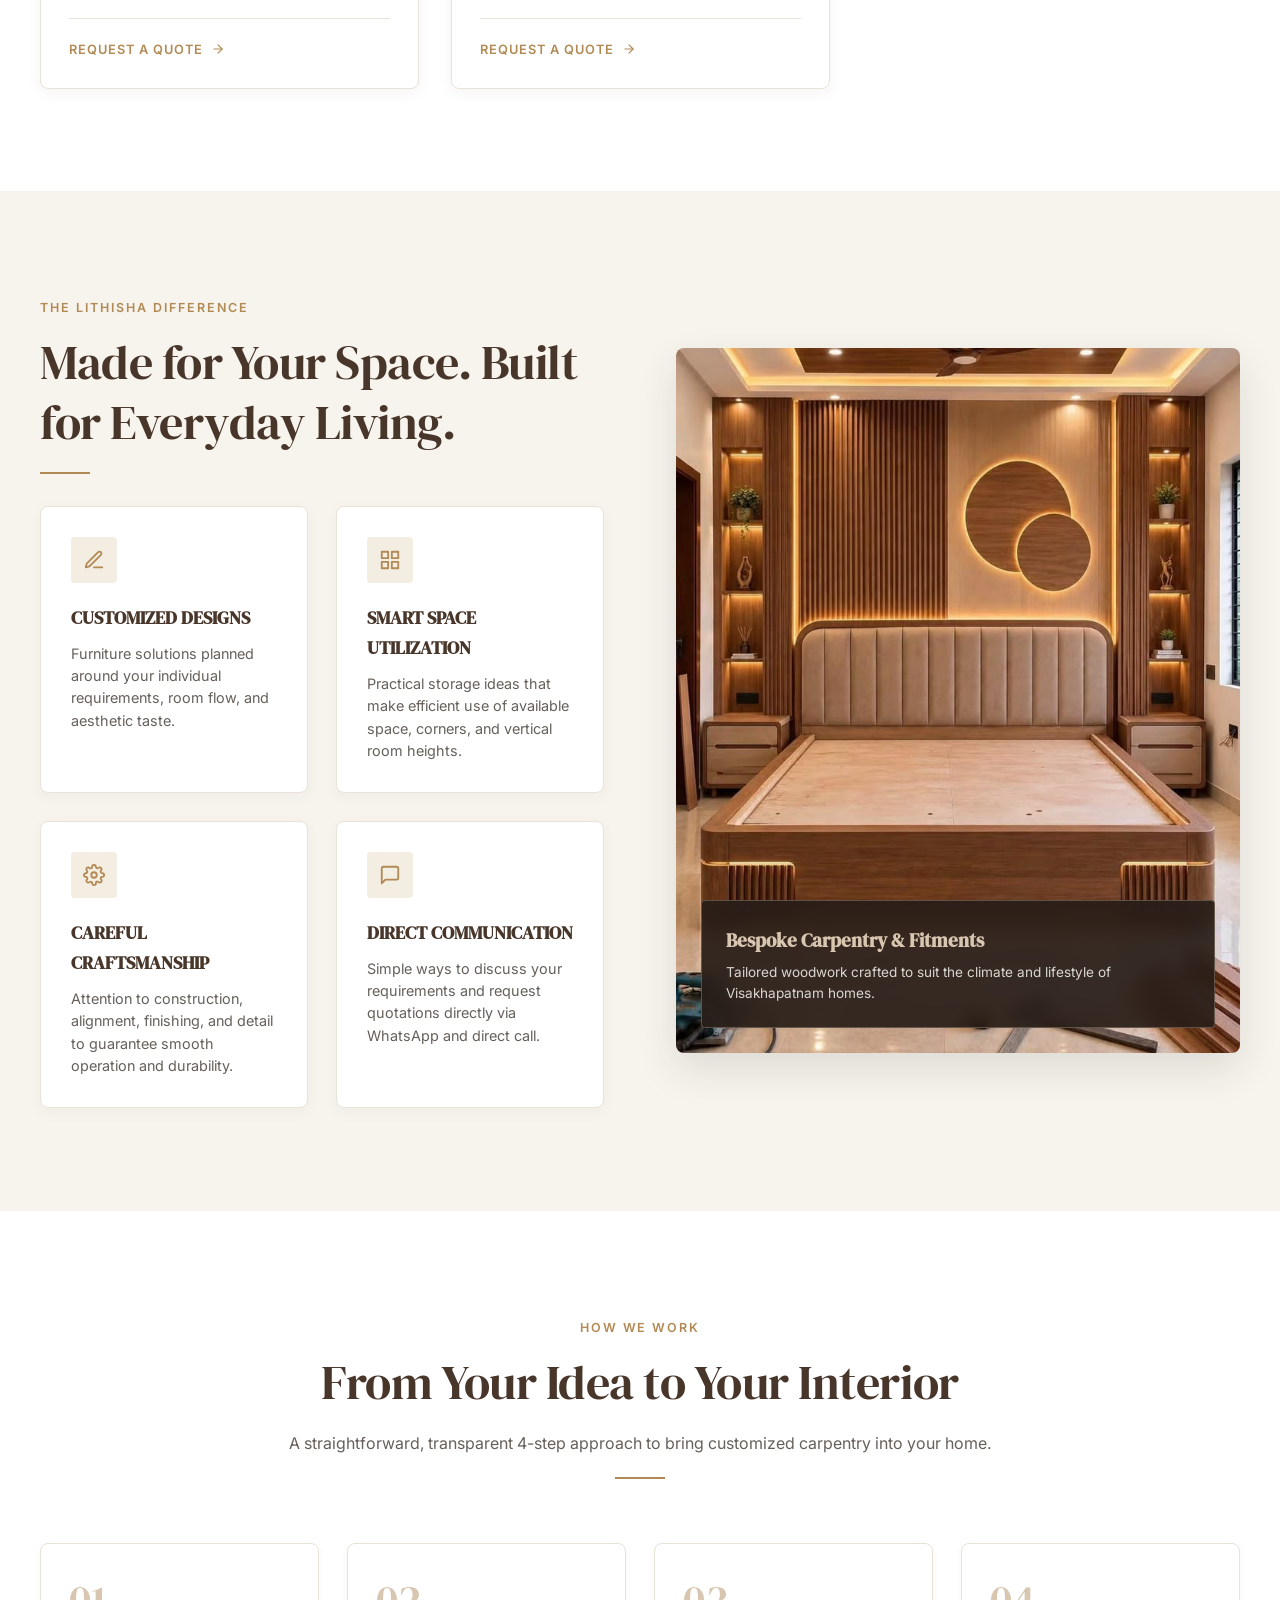
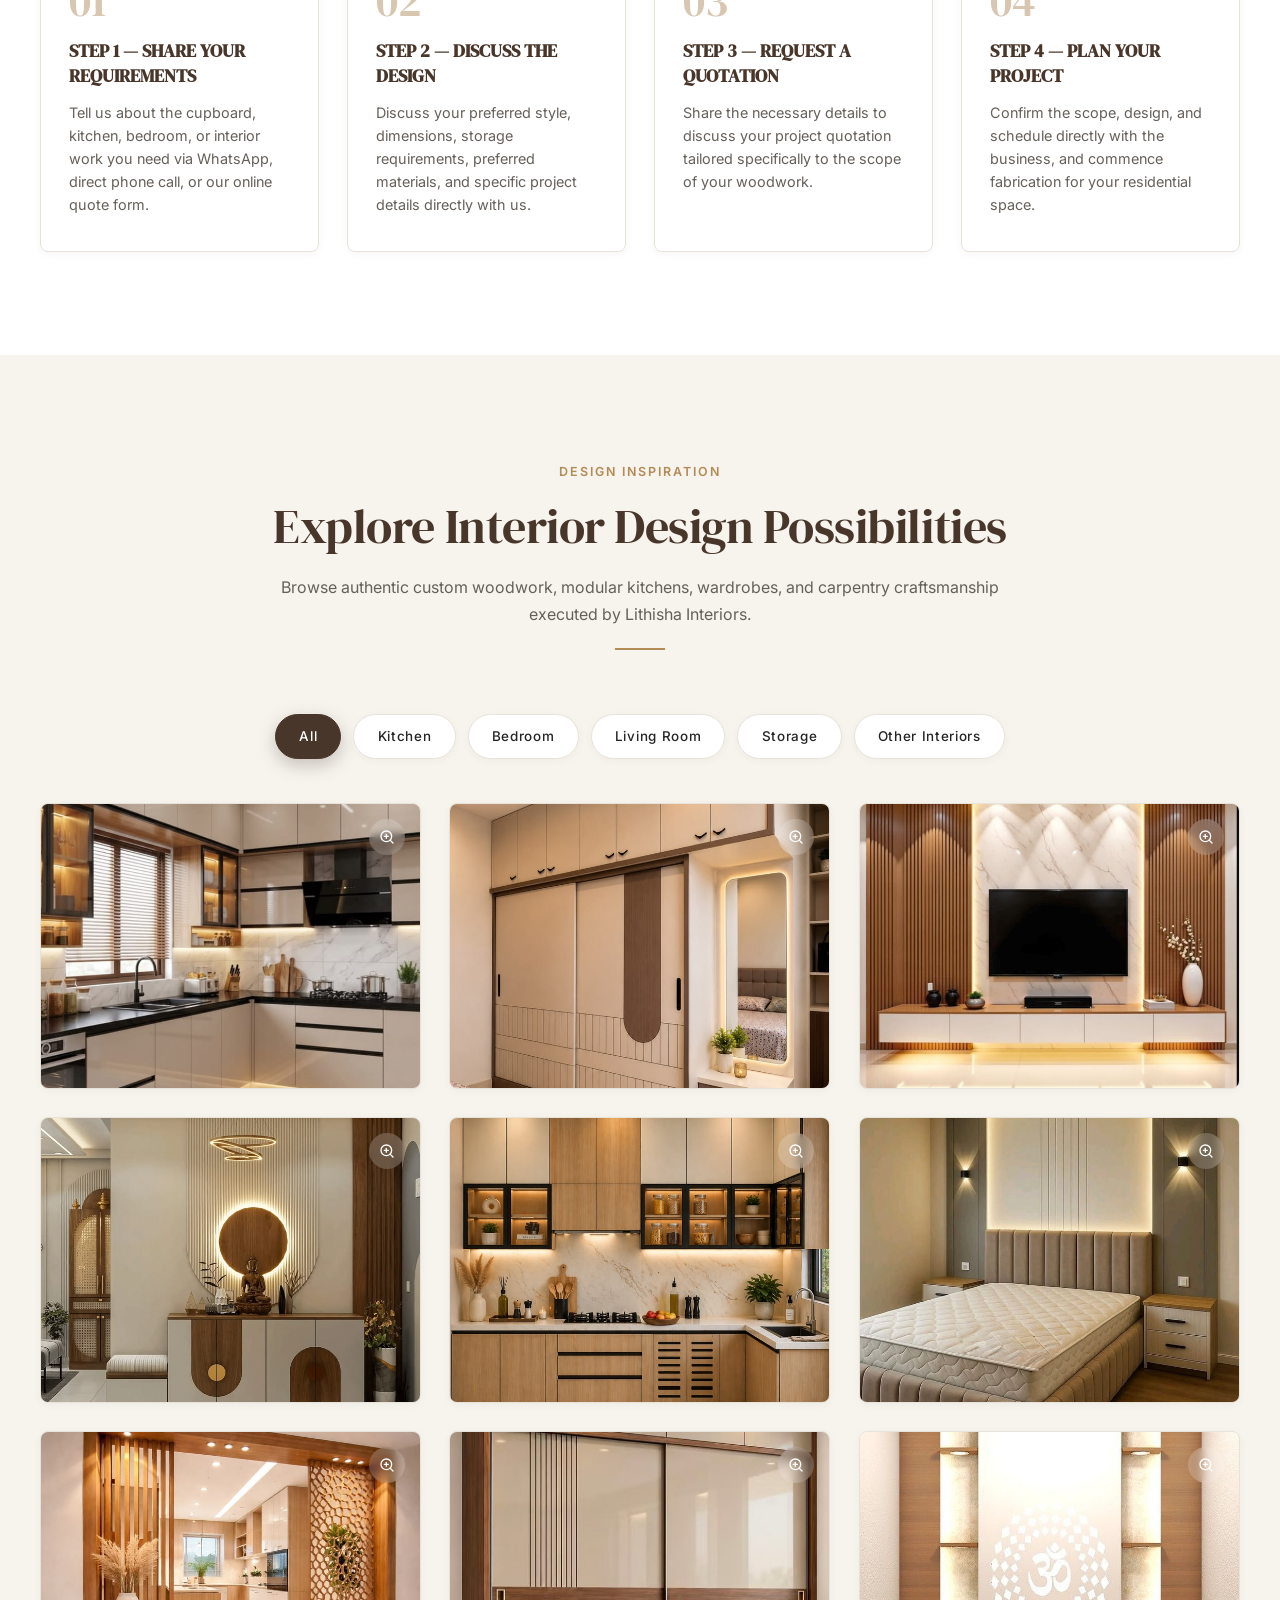
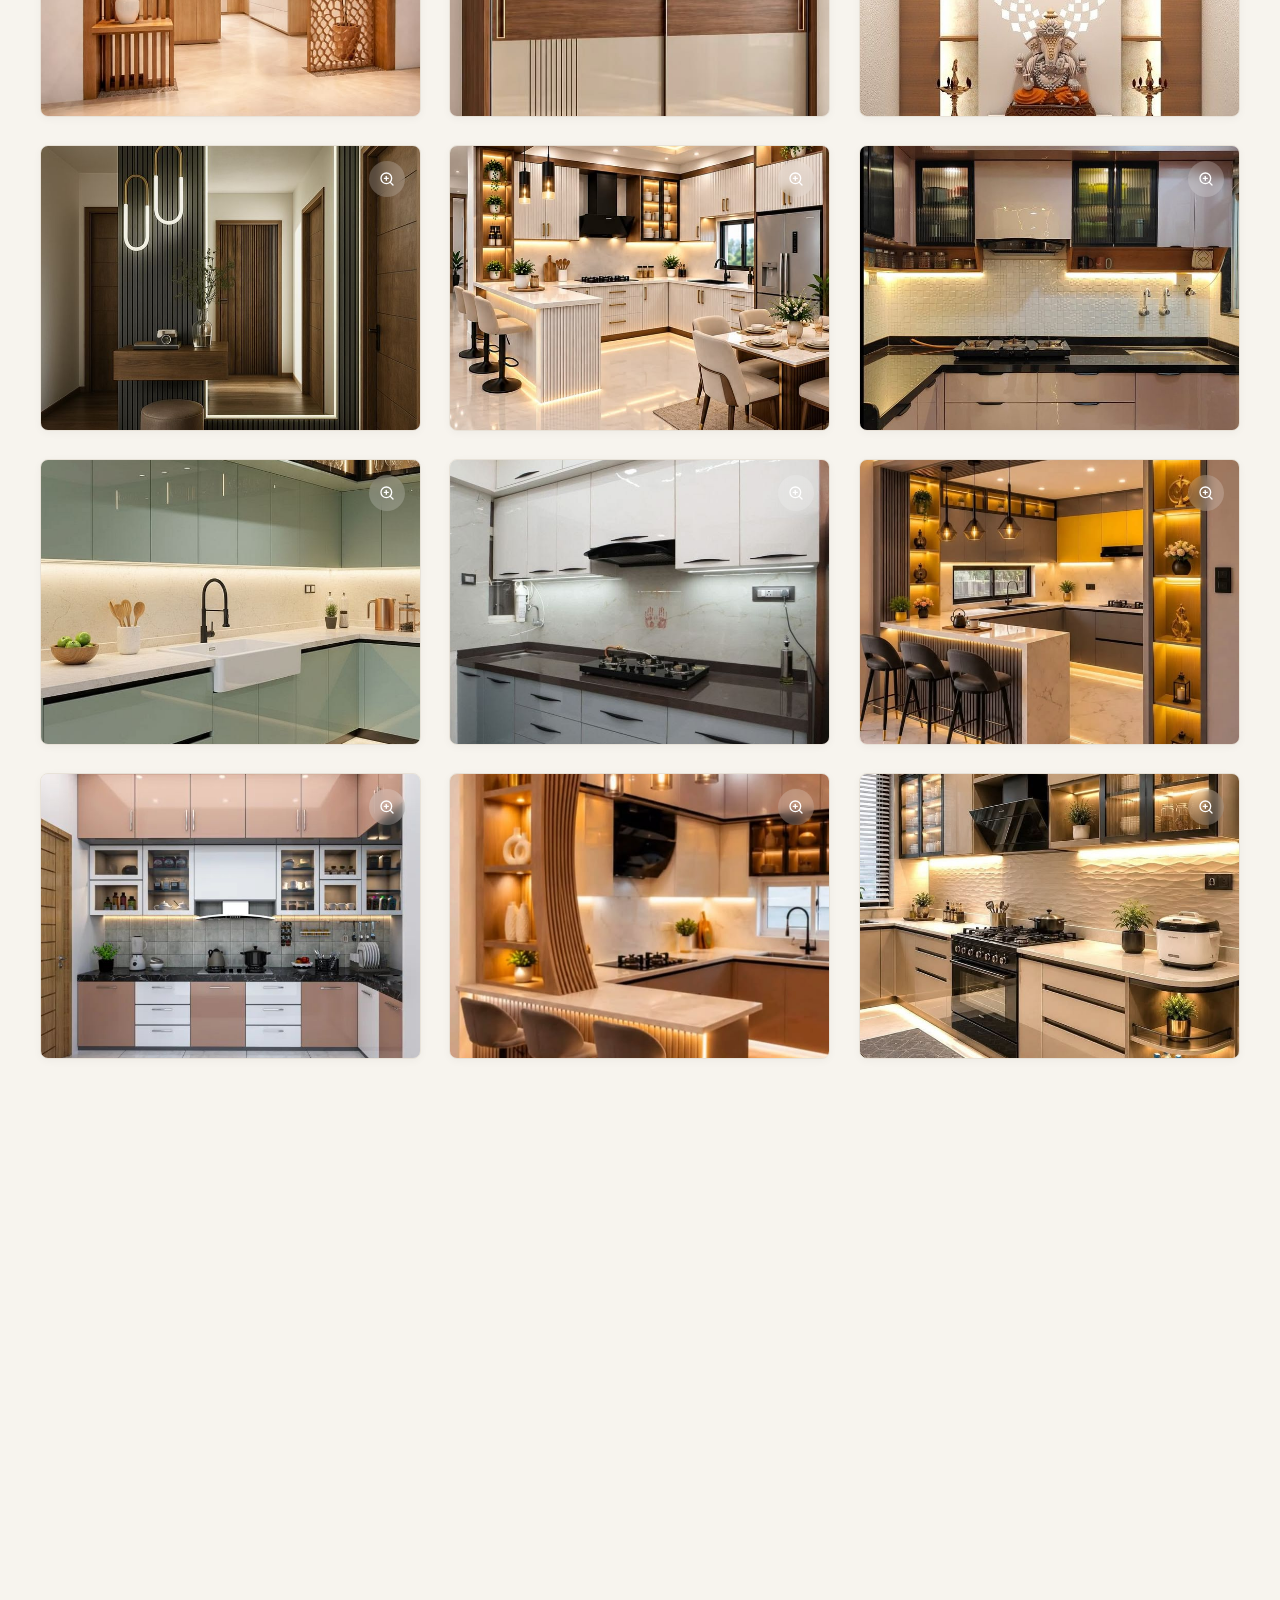
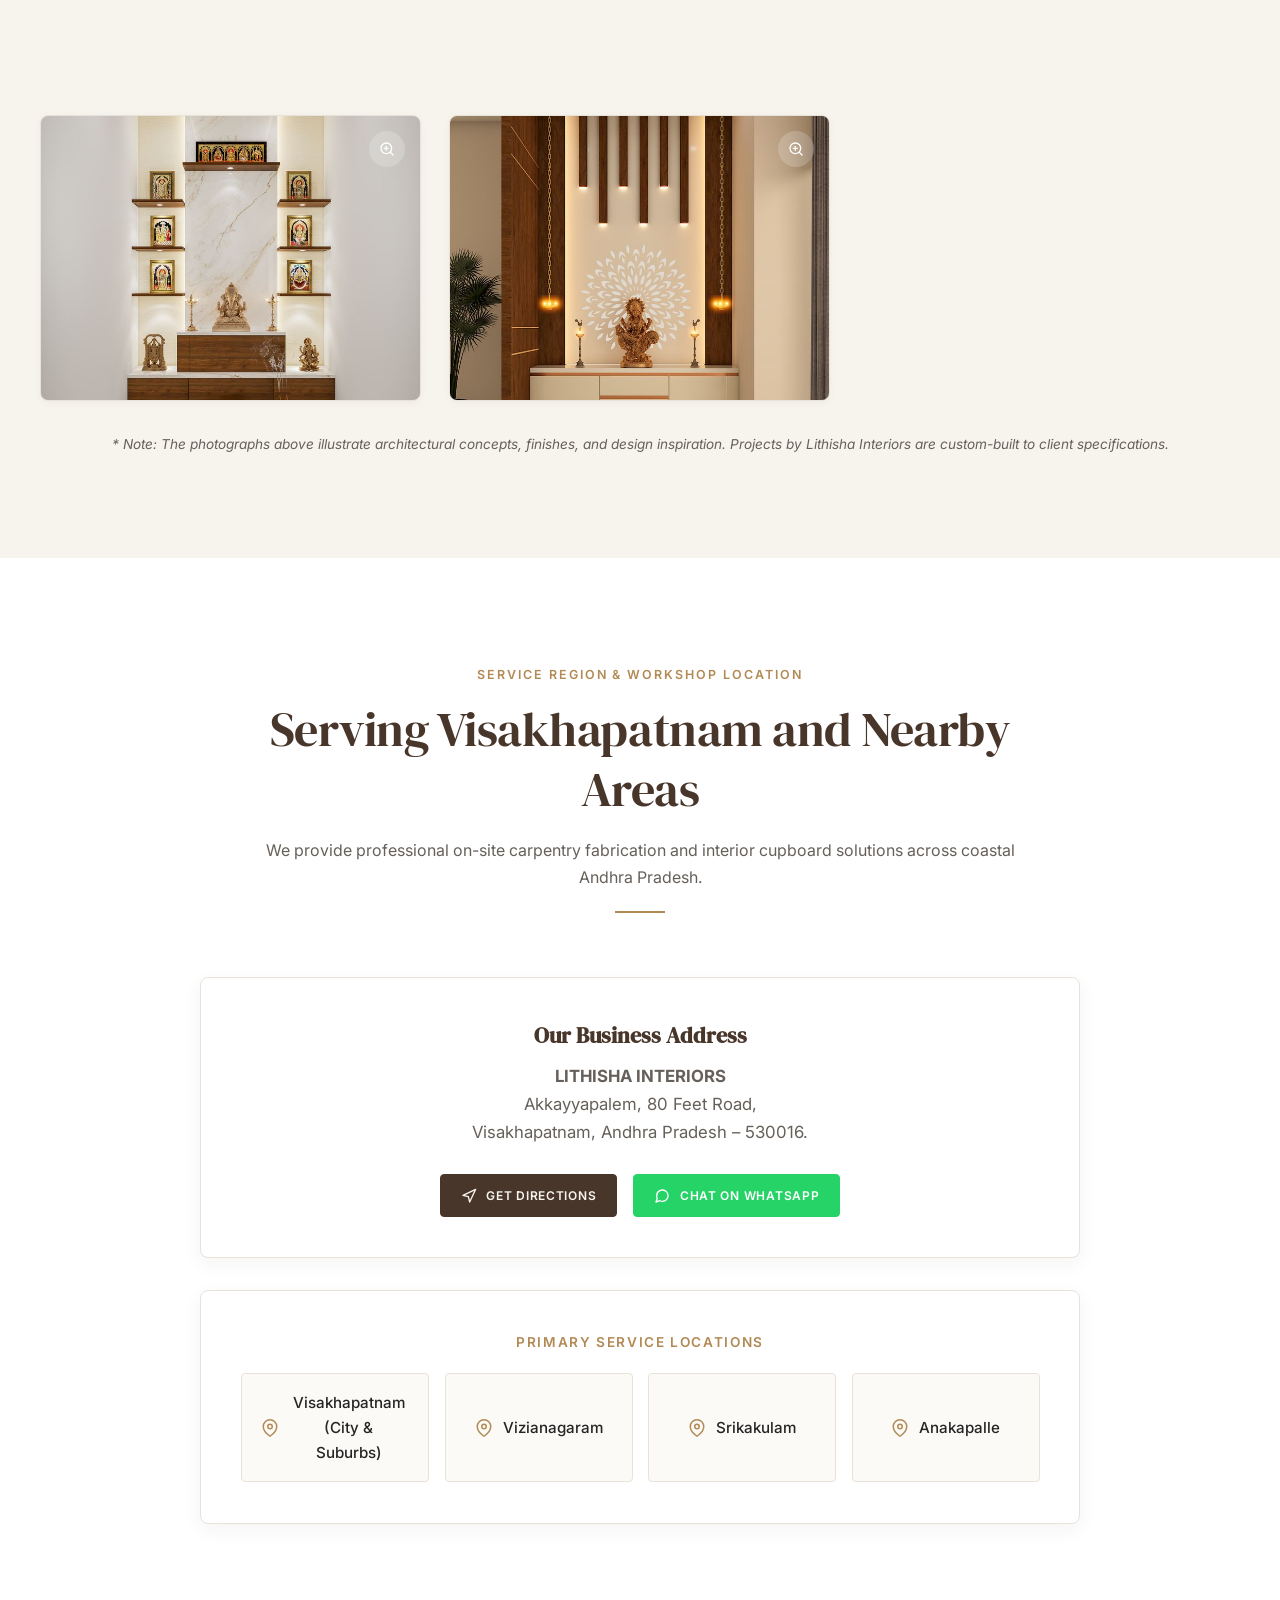
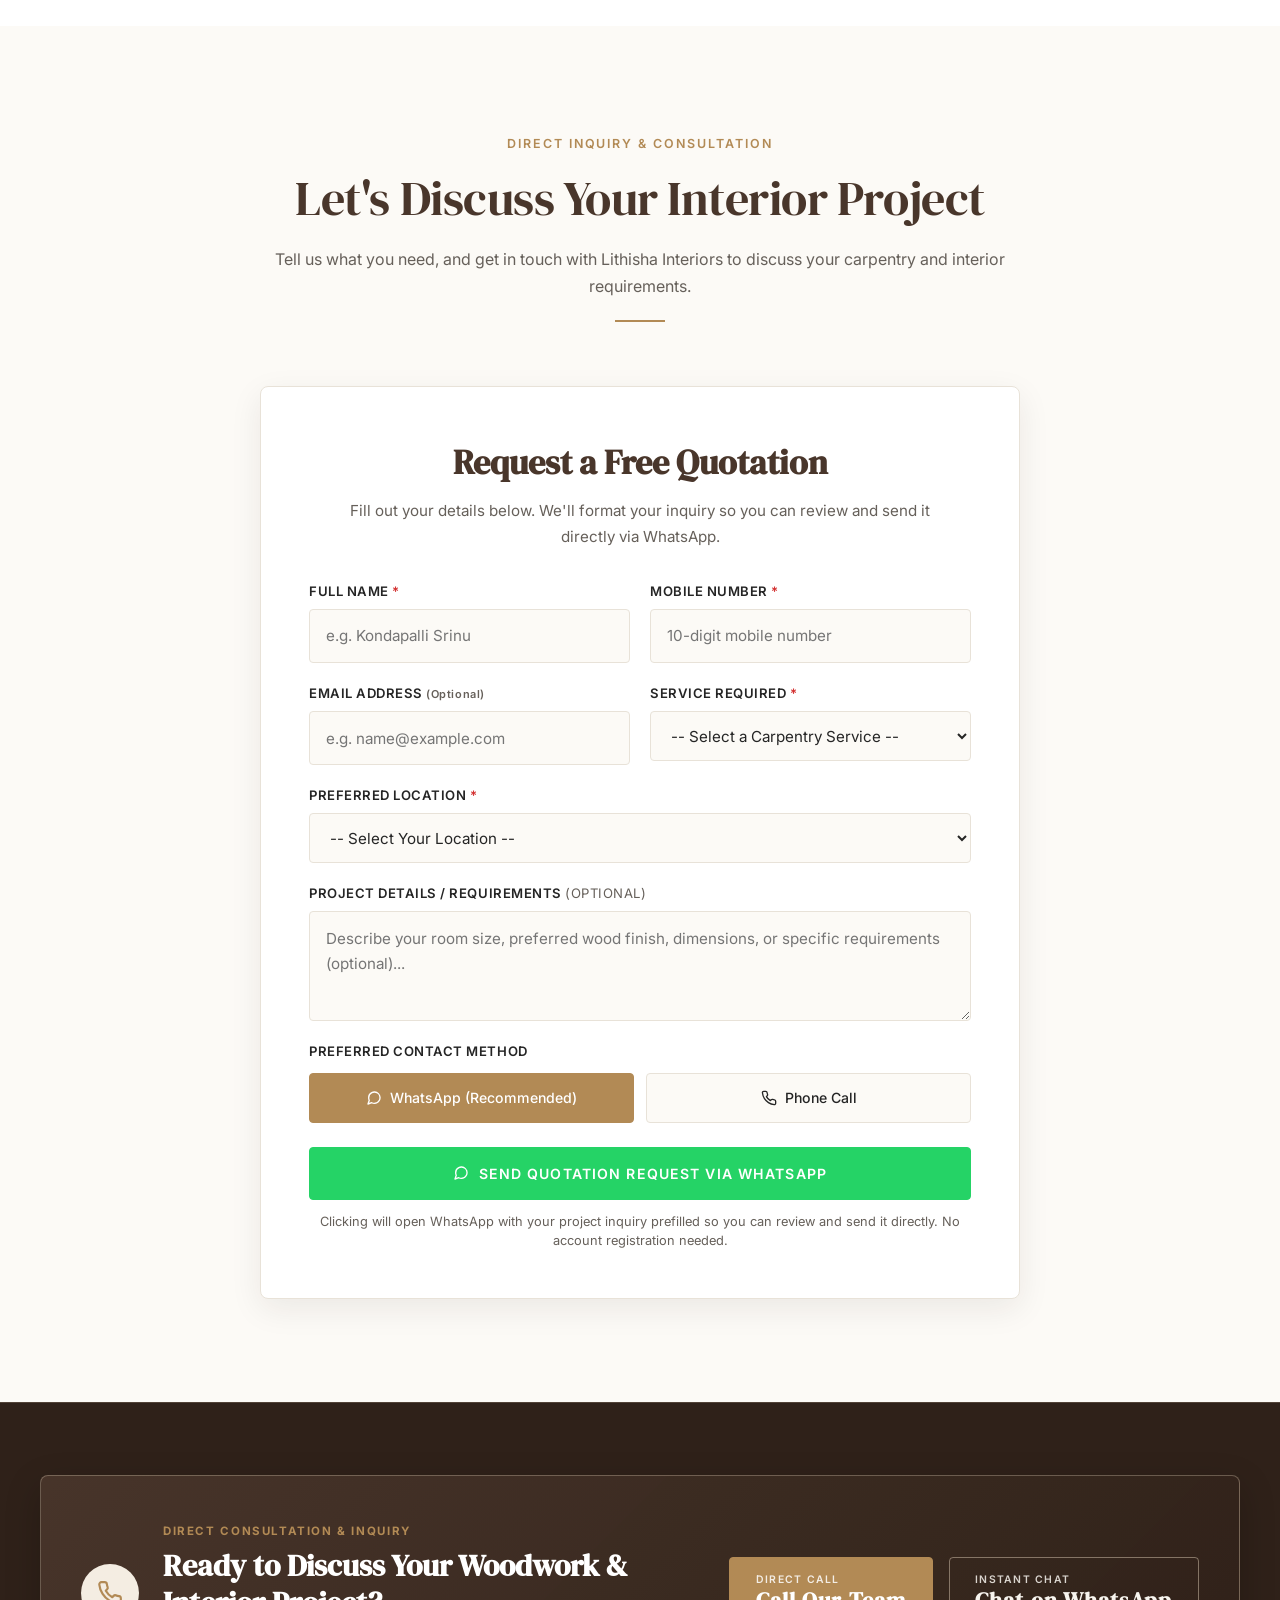
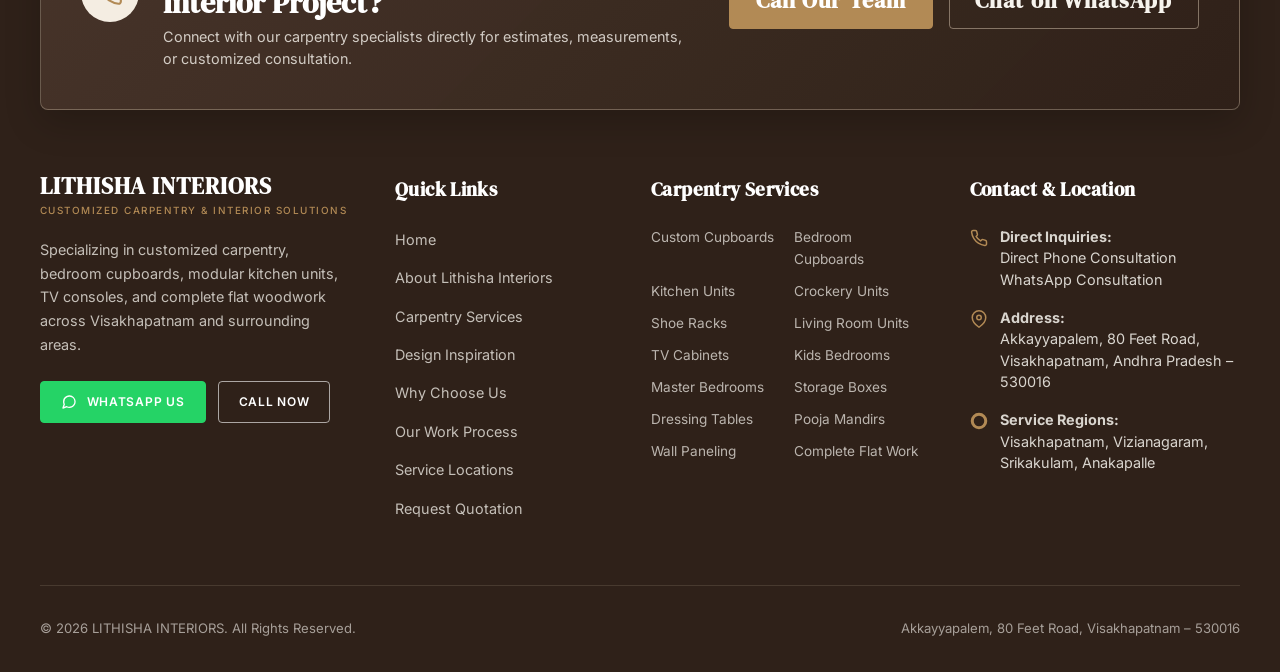
==== commit ec9f39cd: "Set WhatsApp to 7569888527, phone contact to 9703503520, and make form description optional" ====
--- a/index.html
+++ b/index.html
@@ -177,7 +177,7 @@
       
       <div class="mobile-nav-contact-item">
         <svg viewBox="0 0 24 24" fill="none" stroke="currentColor" stroke-width="2" stroke-linecap="round" stroke-linejoin="round" aria-hidden="true"><path d="M22 16.92v3a2 2 0 0 1-2.18 2 19.79 19.79 0 0 1-8.63-3.07 19.5 19.5 0 0 1-6-6 19.79 19.79 0 0 1-3.07-8.67A2 2 0 0 1 4.11 2h3a2 2 0 0 1 2 1.72 12.84 12.84 0 0 0 .7 2.81 2 2 0 0 1-.45 2.11L8.09 9.91a16 16 0 0 0 6 6l1.27-1.27a2 2 0 0 1 2.11-.45 12.84 12.84 0 0 0 2.81.7A2 2 0 0 1 22 16.92z"></path></svg>
-        <a href="tel:7569888527">Direct Phone Consultation</a>
+        <a href="tel:9703503520">Direct Phone Consultation</a>
       </div>
 
       <div class="mobile-nav-contact-item">
@@ -242,7 +242,7 @@
           </div>
 
           <div class="hero-quick-contact hero-animate-6">
-            <a href="tel:7569888527" class="hero-contact-link" aria-label="Call Lithisha Interiors directly">
+            <a href="tel:9703503520" class="hero-contact-link" aria-label="Call Lithisha Interiors directly">
               <svg viewBox="0 0 24 24" fill="none" stroke="currentColor" stroke-width="2" stroke-linecap="round" stroke-linejoin="round" aria-hidden="true"><path d="M22 16.92v3a2 2 0 0 1-2.18 2 19.79 19.79 0 0 1-8.63-3.07 19.5 19.5 0 0 1-6-6 19.79 19.79 0 0 1-3.07-8.67A2 2 0 0 1 4.11 2h3a2 2 0 0 1 2 1.72 12.84 12.84 0 0 0 .7 2.81 2 2 0 0 1-.45 2.11L8.09 9.91a16 16 0 0 0 6 6l1.27-1.27a2 2 0 0 1 2.11-.45 12.84 12.84 0 0 0 2.81.7A2 2 0 0 1 22 16.92z"></path></svg>
               <span>Call Us Directly</span>
             </a>
@@ -320,7 +320,7 @@
                 DISCUSS YOUR PROJECT
                 <svg viewBox="0 0 24 24" fill="none" stroke="currentColor" stroke-width="2" stroke-linecap="round" stroke-linejoin="round" aria-hidden="true"><line x1="5" y1="12" x2="19" y2="12"></line><polyline points="12 5 19 12 12 19"></polyline></svg>
               </a>
-              <a href="tel:7569888527" class="btn btn-outline">
+              <a href="tel:9703503520" class="btn btn-outline">
                 CALL US DIRECTLY
               </a>
             </div>
@@ -1280,11 +1280,11 @@
                   <span class="form-error" id="error-location">Please choose your project location.</span>
                 </div>
 
-                <!-- 6. Project Description -->
+                <!-- 6. Project Description (Optional) -->
                 <div class="form-group full-width">
-                  <label for="project-desc" class="form-label">Project Details / Requirements <span class="required">*</span></label>
-                  <textarea id="project-desc" name="project_desc" class="form-control" placeholder="Describe your room size, preferred wood finish, dimensions, or specific requirements..." required></textarea>
-                  <span class="form-error" id="error-desc">Please describe your project requirements.</span>
+                  <label for="project-desc" class="form-label">Project Details / Requirements <span style="font-weight: 400; font-size: 0.82rem; color: var(--color-text-muted);">(Optional)</span></label>
+                  <textarea id="project-desc" name="project_desc" class="form-control" placeholder="Describe your room size, preferred wood finish, dimensions, or specific requirements (optional)..."></textarea>
+                  <span class="form-error" id="error-desc"></span>
                 </div>
 
                 <!-- 7. Preferred Contact Method -->
@@ -1357,7 +1357,7 @@
           </div>
         </div>
         <div class="footer-call-actions">
-          <a href="tel:7569888527" class="footer-phone-btn">
+          <a href="tel:9703503520" class="footer-phone-btn">
             <span class="footer-phone-tag">DIRECT CALL</span>
             <span class="footer-phone-num">Call Our Team</span>
           </a>
@@ -1382,7 +1382,7 @@
               <svg viewBox="0 0 24 24" fill="none" stroke="currentColor" stroke-width="2" stroke-linecap="round" stroke-linejoin="round" width="14" height="14" aria-hidden="true"><path d="M21 11.5a8.38 8.38 0 0 1-.9 3.8 8.5 8.5 0 0 1-7.6 4.7 8.38 8.38 0 0 1-3.8-.9L3 21l1.9-5.7a8.38 8.38 0 0 1-.9-3.8 8.5 8.5 0 0 1 4.7-7.6 8.38 8.38 0 0 1 3.8-.9h.5a8.48 8.48 0 0 1 8 8v.5z"></path></svg>
               WhatsApp Us
             </a>
-            <a href="tel:7569888527" class="btn btn-outline-white btn-sm" aria-label="Call primary phone">
+            <a href="tel:9703503520" class="btn btn-outline-white btn-sm" aria-label="Call primary phone">
               Call Now
             </a>
           </div>
@@ -1432,7 +1432,7 @@
               <svg viewBox="0 0 24 24" fill="none" stroke="currentColor" stroke-width="2" stroke-linecap="round" stroke-linejoin="round" aria-hidden="true"><path d="M22 16.92v3a2 2 0 0 1-2.18 2 19.79 19.79 0 0 1-8.63-3.07 19.5 19.5 0 0 1-6-6 19.79 19.79 0 0 1-3.07-8.67A2 2 0 0 1 4.11 2h3a2 2 0 0 1 2 1.72 12.84 12.84 0 0 0 .7 2.81 2 2 0 0 1-.45 2.11L8.09 9.91a16 16 0 0 0 6 6l1.27-1.27a2 2 0 0 1 2.11-.45 12.84 12.84 0 0 0 2.81.7A2 2 0 0 1 22 16.92z"></path></svg>
               <div>
                 <strong>Direct Inquiries:</strong><br>
-                <a href="tel:7569888527">Direct Phone Consultation</a><br>
+                <a href="tel:9703503520">Direct Phone Consultation</a><br>
                 <a href="https://wa.me/917569888527" target="_blank" rel="noopener noreferrer">WhatsApp Consultation</a>
               </div>
             </div>
@@ -1485,7 +1485,7 @@
     </a>
 
     <!-- Floating Call -->
-    <a href="tel:7569888527" 
+    <a href="tel:9703503520" 
        class="floating-btn floating-call" 
        aria-label="Call Lithisha Interiors directly">
       <svg viewBox="0 0 24 24" fill="none" stroke="currentColor" stroke-width="2" stroke-linecap="round" stroke-linejoin="round" aria-hidden="true"><path d="M22 16.92v3a2 2 0 0 1-2.18 2 19.79 19.79 0 0 1-8.63-3.07 19.5 19.5 0 0 1-6-6 19.79 19.79 0 0 1-3.07-8.67A2 2 0 0 1 4.11 2h3a2 2 0 0 1 2 1.72 12.84 12.84 0 0 0 .7 2.81 2 2 0 0 1-.45 2.11L8.09 9.91a16 16 0 0 0 6 6l1.27-1.27a2 2 0 0 1 2.11-.45 12.84 12.84 0 0 0 2.81.7A2 2 0 0 1 22 16.92z"></path></svg>
--- a/style.css
+++ b/style.css
@@ -478,18 +478,18 @@
   width: 100%;
 }
 
-/* Scrolled: 88% width centered floating island with rounded pill corners */
+/* Scrolled: 88% width centered floating island with rounded pill corners in Rich Walnut */
 .site-header.scrolled {
   top: 10px;
   width: min(88%, 1240px);
   min-height: 64px;
   height: 64px;
   border-radius: 50px;
-  background-color: rgba(247, 244, 238, 0.96);
+  background-color: rgba(35, 25, 20, 0.95);
   backdrop-filter: blur(20px);
   -webkit-backdrop-filter: blur(20px);
-  box-shadow: 0 10px 30px rgba(41, 30, 24, 0.12), 0 2px 6px rgba(0, 0, 0, 0.04);
-  border: 1px solid rgba(178, 138, 85, 0.35);
+  box-shadow: 0 14px 40px rgba(0, 0, 0, 0.32), 0 2px 8px rgba(0, 0, 0, 0.15);
+  border: 1px solid rgba(178, 138, 85, 0.45);
   padding: 0 clamp(1.25rem, 2vw, 2.2rem);
 }
 
@@ -526,7 +526,7 @@
 }
 
 .site-header.scrolled .brand-name {
-  color: var(--color-walnut);
+  color: var(--color-white);
   font-size: clamp(1.02rem, 1.35vw, 1.25rem);
 }
 
@@ -589,12 +589,12 @@
 }
 
 .site-header.scrolled .nav-link {
-  color: var(--color-charcoal);
+  color: rgba(247, 244, 238, 0.85);
 }
 
 .site-header.scrolled .nav-link:hover,
 .site-header.scrolled .nav-link.active {
-  color: var(--color-walnut);
+  color: var(--color-white);
 }
 
 .nav-cta {
@@ -639,7 +639,7 @@
 }
 
 .site-header.scrolled .mobile-toggle span {
-  background-color: var(--color-walnut);
+  background-color: var(--color-white);
 }
 
 .mobile-toggle.active span:nth-child(1) {
@@ -2699,8 +2699,10 @@
     width: min(90%, 540px);
     height: 54px;
     border-radius: 35px;
+    background-color: rgba(35, 25, 20, 0.95);
+    border: 1px solid rgba(178, 138, 85, 0.45);
+    box-shadow: 0 10px 28px rgba(0, 0, 0, 0.28);
     padding: 0 1.15rem;
-    box-shadow: 0 8px 24px rgba(41, 30, 24, 0.14);
   }
 
   .site-header.scrolled .brand-name {
